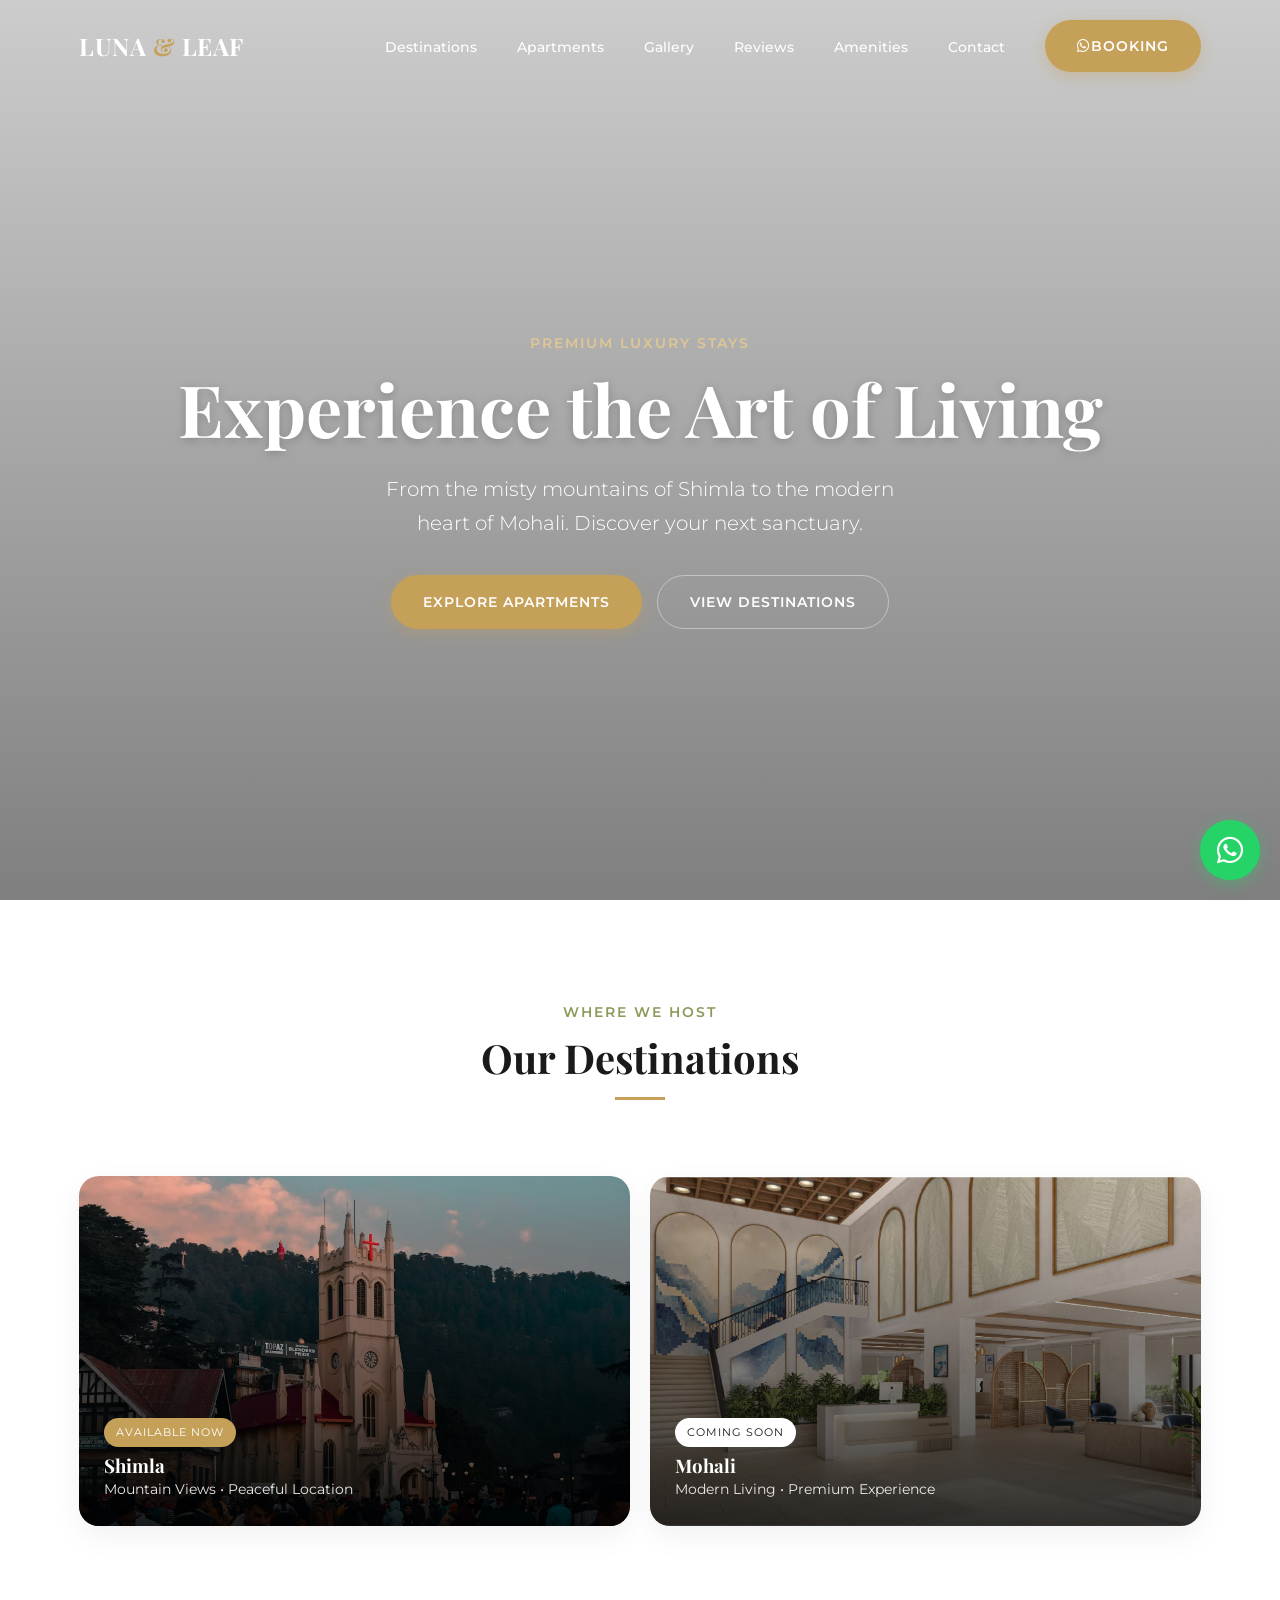
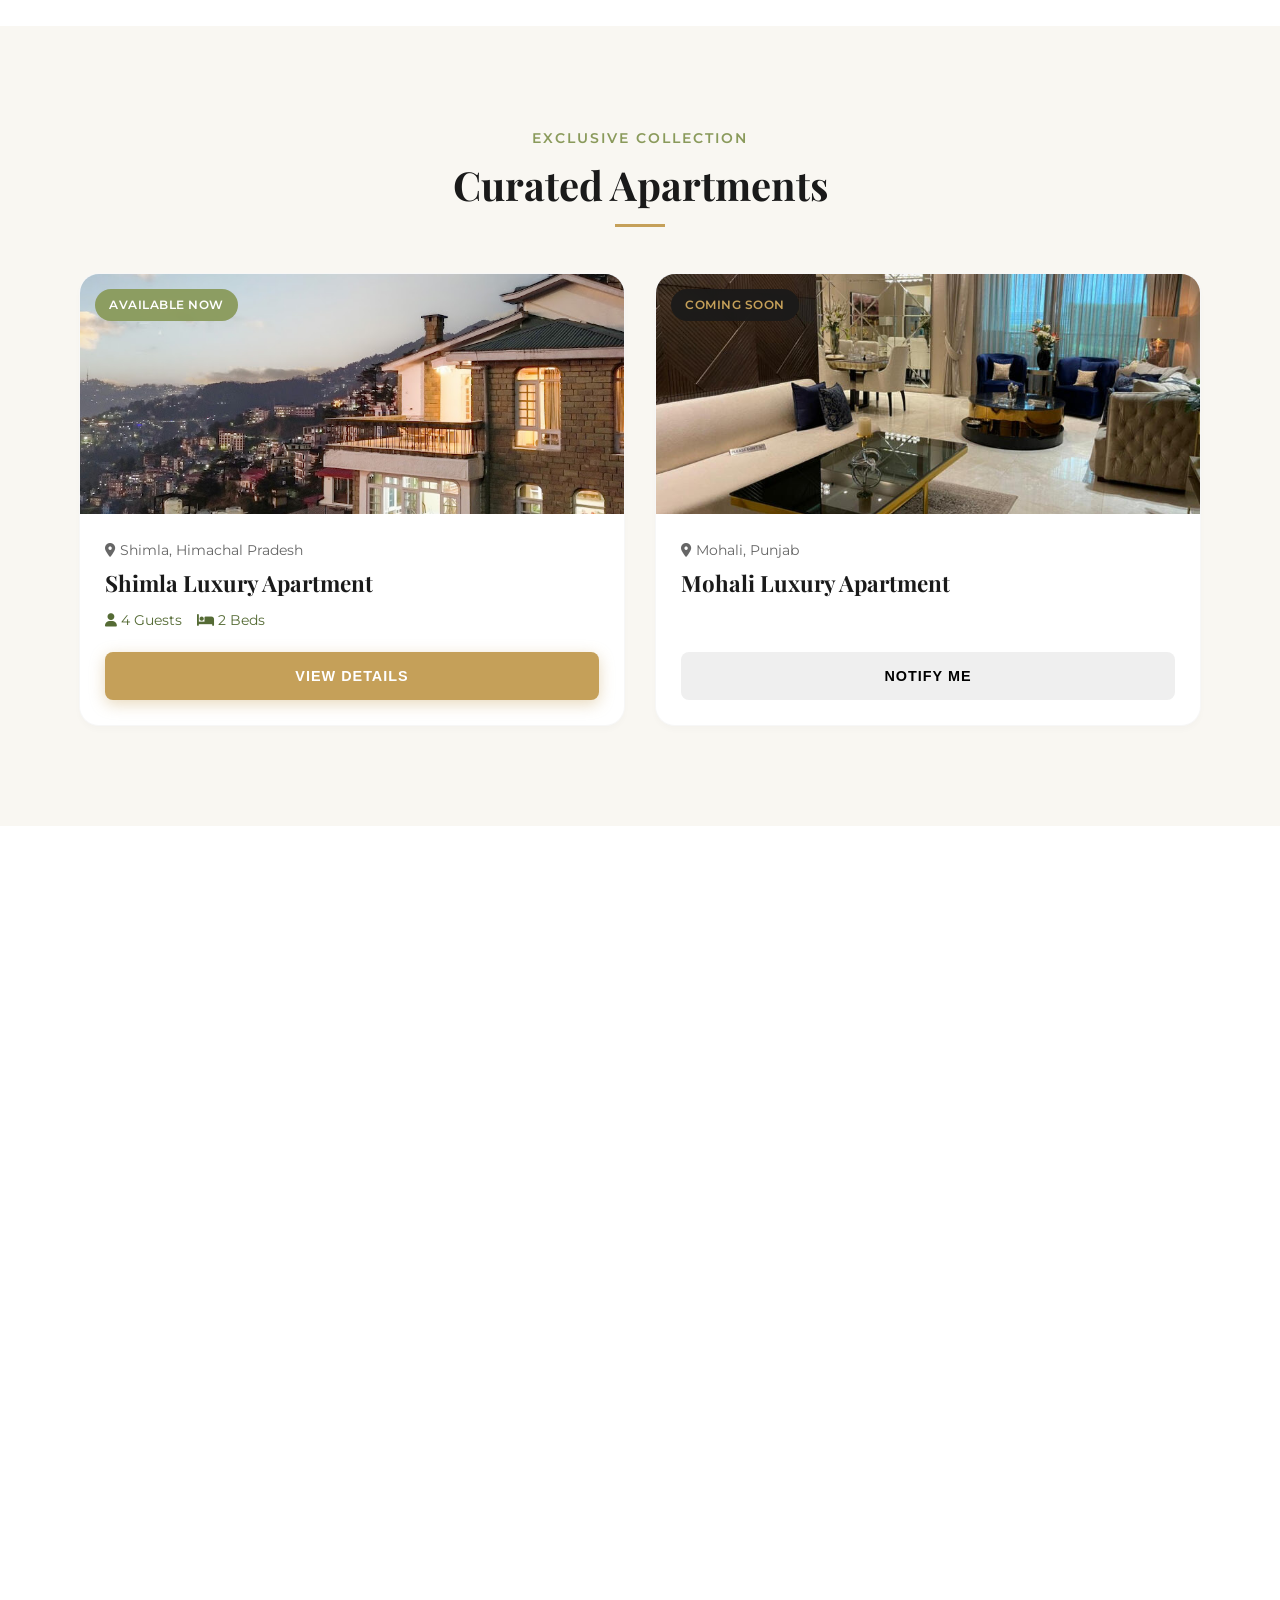
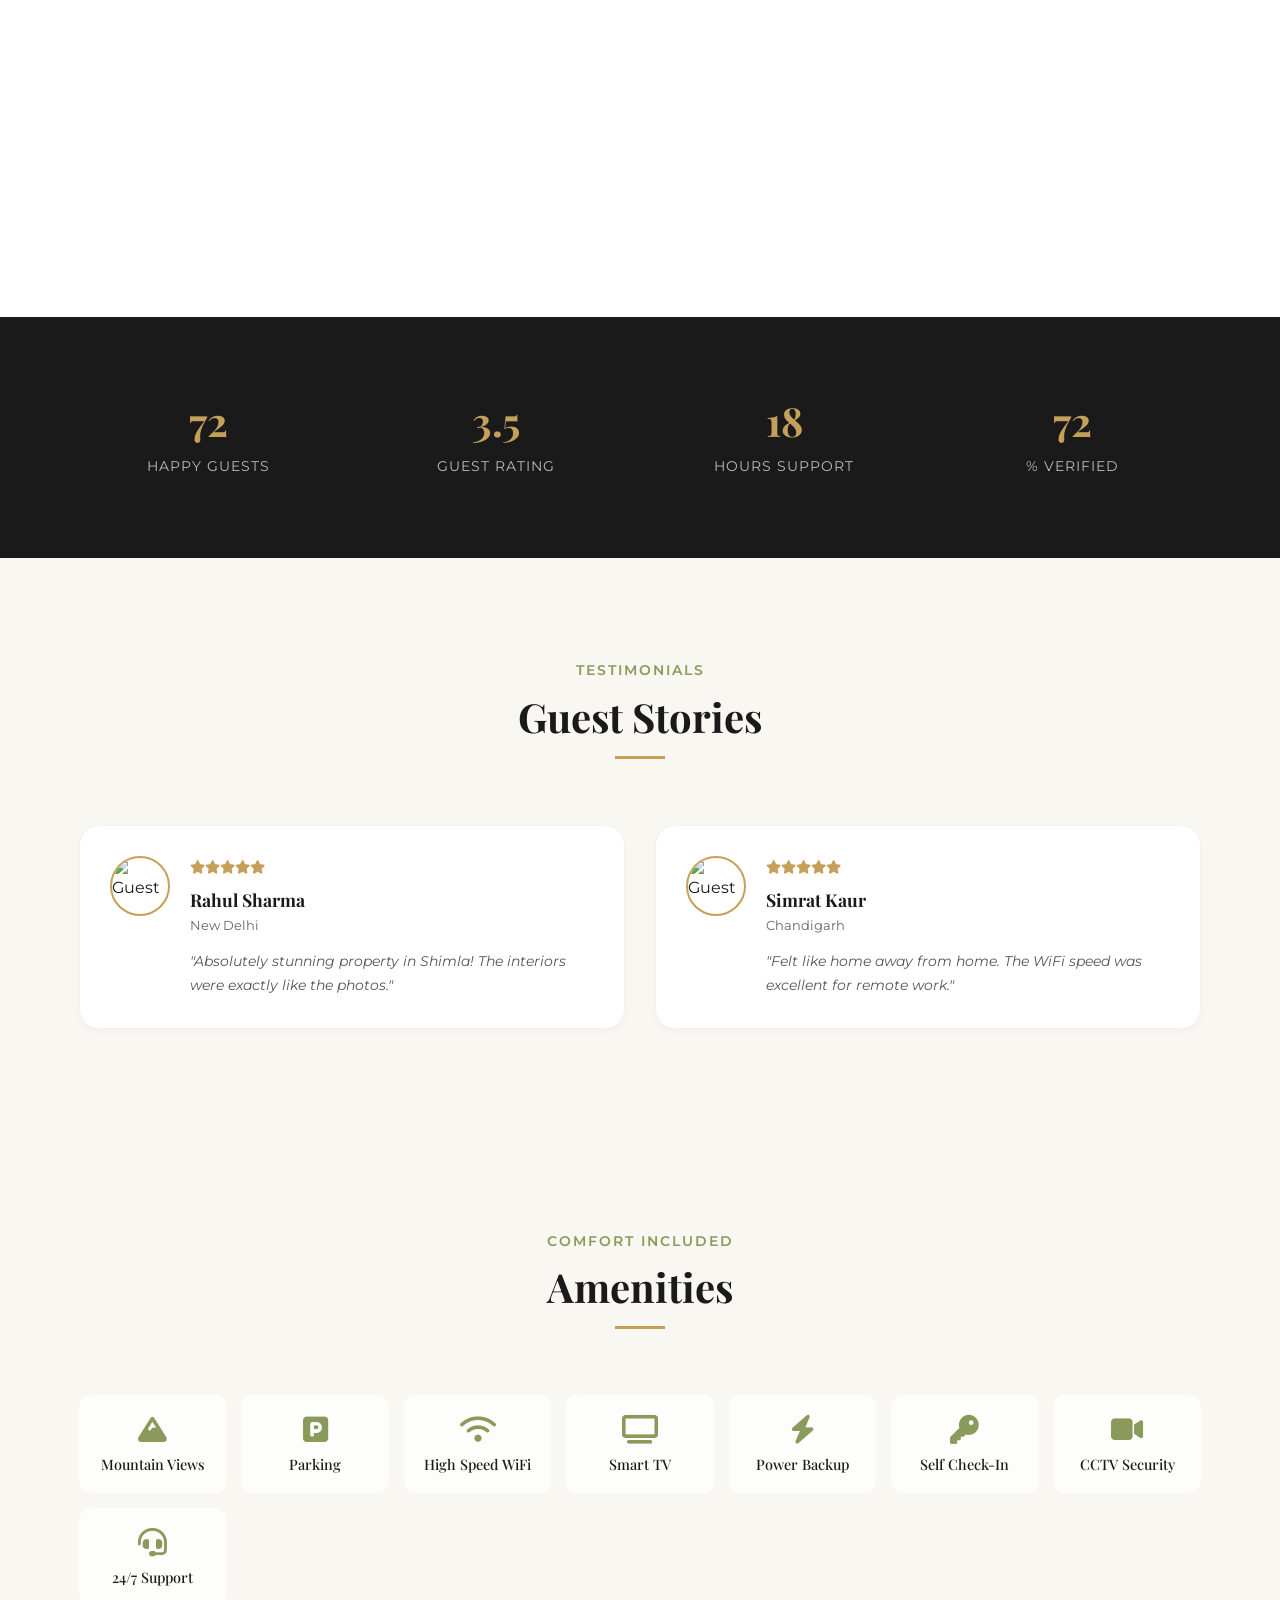
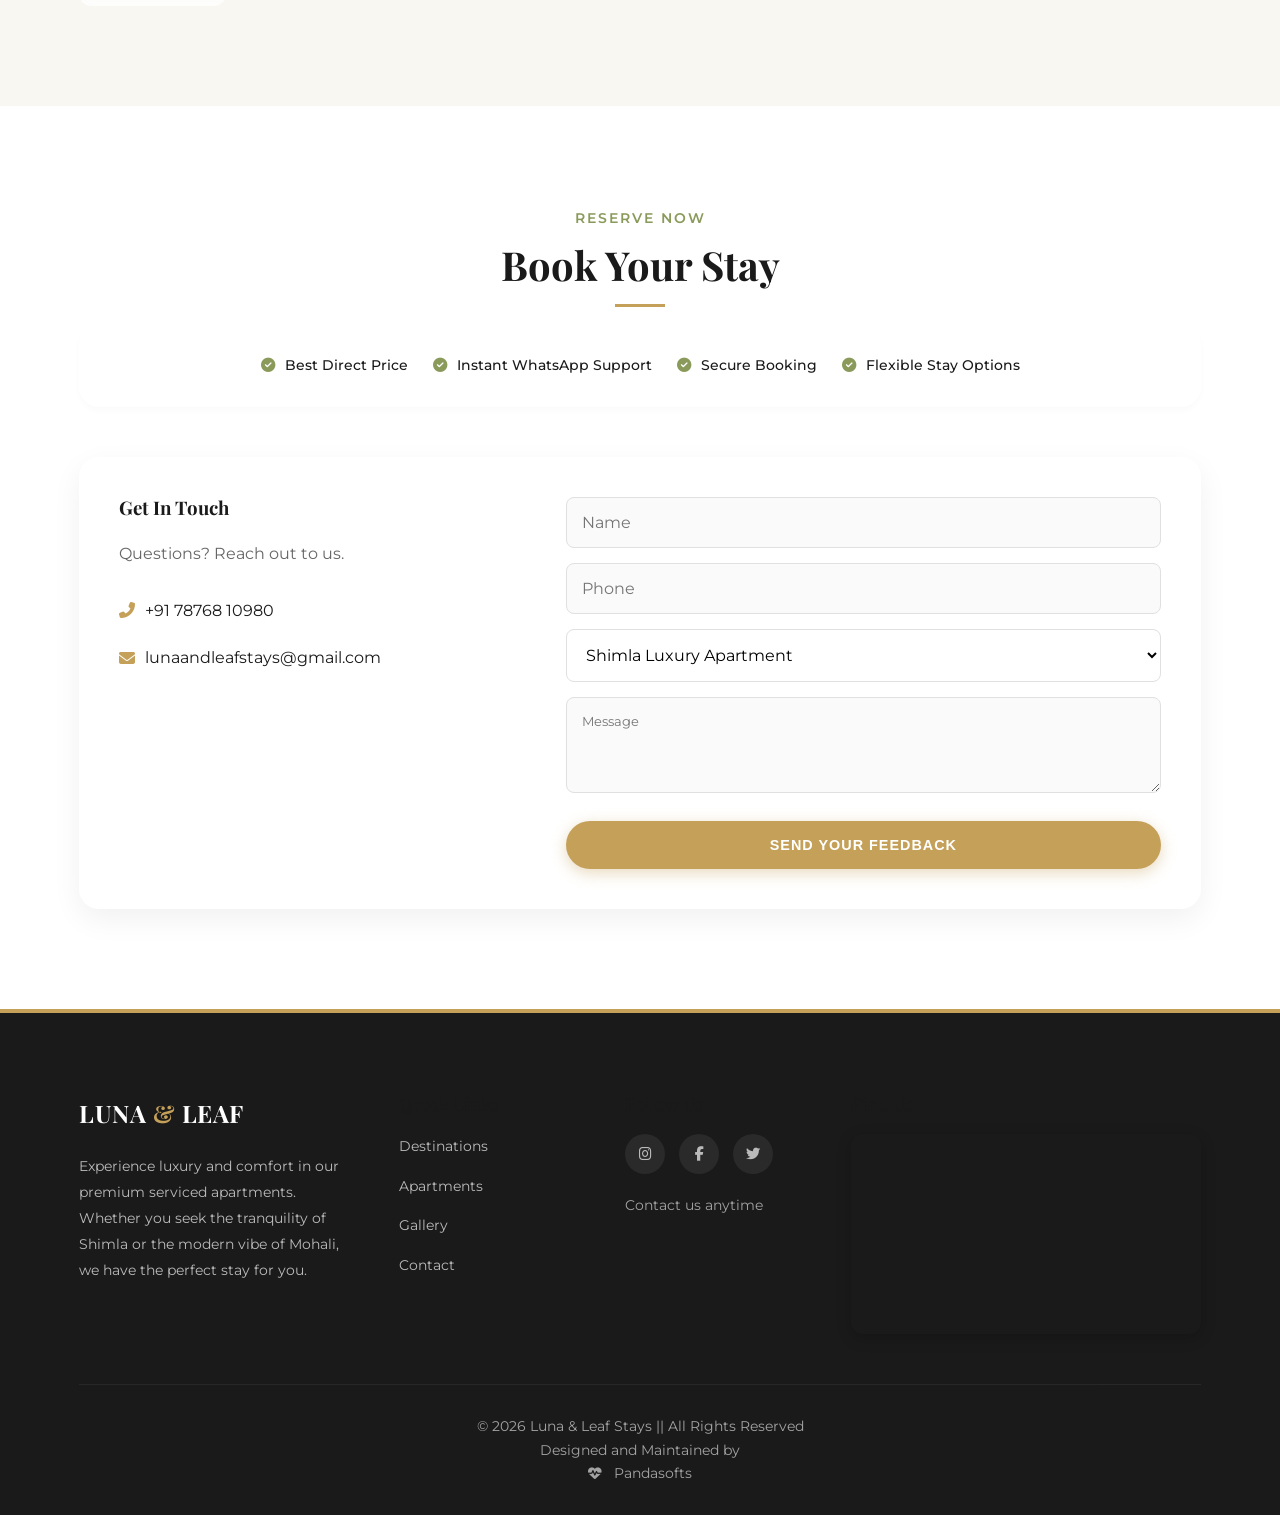
==== index.html @ 5a6adb8e "Update index.html" ====
<!DOCTYPE html>
<html lang="en">

<head>
    <meta charset="UTF-8">
    <meta name="viewport" content="width=device-width, initial-scale=1.0, maximum-scale=1.0, user-scalable=no">
    <meta name="description" content="LUNA & LEAF STAYS - Premium Luxury Apartments.">
    <title>LUNA & LEAF STAYS | Luxury Serviced Apartments</title>
    <link rel="icon" type="image/png" href="favicon.png">
    <!-- Google Fonts -->
    <link rel="preconnect" href="https://fonts.googleapis.com">
    <link rel="preconnect" href="https://fonts.gstatic.com" crossorigin>
    <link
        href="https://fonts.googleapis.com/css2?family=Montserrat:wght@300;400;500;600&family=Playfair+Display:ital,wght@0,400;0,500;0,600;0,700;1,400&display=swap"
        rel="stylesheet">

    <!-- FontAwesome -->
    <link rel="stylesheet" href="https://cdnjs.cloudflare.com/ajax/libs/font-awesome/6.4.0/css/all.min.css">

    <style>
        /* --- CSS VARIABLES & RESET --- */
        :root {
            --color-white: #FFFFFF;
            --color-sage: #8A9A5B;
            --color-sage-dark: #556b35;
            --color-beige: #F9F7F2;
            --color-charcoal: #1a1a1a;
            --color-gold: #C5A059;
            --color-gold-light: #dfc693;
            --color-gray-light: #f4f4f4;
            --color-text-muted: #666666;
            --font-heading: 'Playfair Display', serif;
            --font-body: 'Montserrat', sans-serif;

            /* Modern Soft Shadows */
            --shadow-sm: 0 4px 6px rgba(0, 0, 0, 0.02);
            --shadow-md: 0 10px 30px rgba(0, 0, 0, 0.06);
            --shadow-lg: 0 20px 50px rgba(0, 0, 0, 0.1);
            --shadow-gold: 0 10px 30px rgba(197, 160, 89, 0.2);

            --radius-md: 12px;
            --radius-lg: 20px;
            --transition: all 0.4s cubic-bezier(0.16, 1, 0.3, 1);
            /* Smooth iOS-like easing */
        }

        * {
            margin: 0;
            padding: 0;
            box-sizing: border-box;
            -webkit-tap-highlight-color: transparent;
        }

        html {
            scroll-behavior: smooth;
        }

        body {
            font-family: var(--font-body);
            color: var(--color-charcoal);
            background-color: var(--color-white);
            line-height: 1.7;
            overflow-x: hidden;
            font-size: 16px;
            /* Base size */
        }

        /* Fluid Typography */
        h1,
        h2,
        h3,
        h4,
        h5,
        h6 {
            font-family: var(--font-heading);
            color: var(--color-charcoal);
            font-weight: 700;
            line-height: 1.2;
        }

        a {
            text-decoration: none;
            color: inherit;
            transition: var(--transition);
        }

        ul {
            list-style: none;
        }

        img {
            max-width: 100%;
            display: block;
            object-fit: cover;
        }

        /* --- UTILITIES --- */
        .container {
            width: 90%;
            max-width: 1280px;
            margin: 0 auto;
            padding: 0 15px;
        }

        .section-padding {
            padding: clamp(60px, 8vw, 100px) 0;
        }

        .bg-beige {
            background-color: var(--color-beige);
        }

        .text-center {
            text-align: center;
        }

        .section-title {
            font-size: clamp(1.8rem, 4vw, 2.5rem);
            margin-bottom: 1rem;
            position: relative;
            display: inline-block;
        }

        .section-title::after {
            content: '';
            display: block;
            width: 50px;
            height: 3px;
            background-color: var(--color-gold);
            margin: 15px auto 0;
        }

        .section-subtitle {
            color: var(--color-sage);
            text-transform: uppercase;
            letter-spacing: 2px;
            font-size: 0.90rem;
            font-weight: 600;
            margin-bottom: 10px;
            display: block;
        }

        /* --- BUTTONS (Touch Optimized) --- */
        .btn {
            display: inline-flex;
            align-items: center;
            justify-content: center;
            padding: 14px 32px;
            font-size: 0.9rem;
            font-weight: 600;
            text-transform: uppercase;
            letter-spacing: 1px;
            border-radius: 50px;
            /* Pill shape looks more modern */
            cursor: pointer;
            transition: var(--transition);
            border: none;
            min-height: 48px;
            /* Mobile touch target */
        }

        .btn:active {
            transform: scale(0.96);
        }

        .btn-primary {
            background-color: var(--color-gold);
            color: var(--color-white);
            box-shadow: 0 4px 15px rgba(197, 160, 89, 0.4);
        }

        .btn-primary:hover {
            background-color: var(--color-charcoal);
            transform: translateY(-2px);
        }

        .btn-outline {
            background-color: transparent;
            border: 1px solid rgba(255, 255, 255, 0.4);
            color: var(--color-white);
            backdrop-filter: blur(5px);
        }

        .btn-outline:hover {
            background-color: var(--color-white);
            color: var(--color-charcoal);
            border-color: var(--color-white);
        }

        /* --- NAVIGATION --- */
        .navbar {
            position: fixed;
            top: 0;
            left: 0;
            width: 100%;
            z-index: 1000;
            transition: var(--transition);
            padding: 20px 0;
        }

        .navbar.scrolled {
            background-color: rgba(255, 255, 255, 0.95);
            backdrop-filter: blur(12px);
            -webkit-backdrop-filter: blur(12px);
            box-shadow: var(--shadow-sm);
            padding: 12px 0;
        }

        .nav-container {
            display: flex;
            justify-content: space-between;
            align-items: center;
        }

        .logo {
            font-family: var(--font-heading);
            font-size: 1.5rem;
            font-weight: 700;
            color: var(--color-white);
            letter-spacing: 0.5px;
            z-index: 1002;
            /* Above mobile menu */
        }

        .navbar.scrolled .logo {
            color: var(--color-charcoal);
        }

        .logo span {
            color: var(--color-gold);
        }

        /* Desktop Menu */
        .nav-menu {
            display: flex;
            gap: 40px;
            align-items: center;
        }

        .nav-link {
            color: var(--color-white);
            font-size: 0.9rem;
            font-weight: 500;
            position: relative;
        }

        .navbar.scrolled .nav-link {
            color: var(--color-charcoal);
        }

        .nav-link::after {
            content: '';
            position: absolute;
            bottom: -4px;
            left: 0;
            width: 0;
            height: 2px;
            background-color: var(--color-gold);
            transition: width 0.3s ease;
        }

        .nav-link:hover::after {
            width: 100%;
        }

        /* Mobile Hamburger */
        .hamburger {
            display: none;
            cursor: pointer;
            color: var(--color-white);
            font-size: 1.5rem;
            z-index: 1002;
        }

        .navbar.scrolled .hamburger {
            color: var(--color-charcoal);
        }

        /* --- HERO SECTION --- */
        .hero {
            height: 100vh;
            /* Better for mobile address bars */
            min-height: 600px;
            background: linear-gradient(rgba(0, 0, 0, 0.2), rgba(0, 0, 0, 0.5)), url('https://picsum.photos/seed/luxuryresort/1920/1080') no-repeat center center/cover;
            display: flex;
            align-items: center;
            justify-content: center;
            text-align: center;
            color: var(--color-white);
            padding-top: 60px;
            position: relative;
        }

        .hero-content h1 {
            font-size: clamp(2.5rem, 6vw, 4.5rem);
            color: var(--color-white);
            margin-bottom: 20px;
            opacity: 0;
            animation: fadeInUp 1s ease forwards;
            text-shadow: 0 2px 10px rgba(0, 0, 0, 0.2);
        }

        .hero-content p {
            font-size: clamp(1rem, 2vw, 1.25rem);
            margin-bottom: 35px;
            font-weight: 300;
            max-width: 600px;
            margin-left: auto;
            margin-right: auto;
            opacity: 0;
            animation: fadeInUp 1s ease 0.3s forwards;
            padding: 0 20px;
        }

        .hero-btns {
            opacity: 0;
            animation: fadeInUp 1s ease 0.6s forwards;
            display: flex;
            gap: 15px;
            justify-content: center;
            flex-wrap: wrap;
            padding: 0 20px;
        }

        /* --- DESTINATIONS --- */
        .destinations-grid {
            display: grid;
            grid-template-columns: 1fr 1fr;
            gap: 20px;
            margin-top: 60px;
        }

        .destination-card {
            position: relative;
            height: 350px;
            border-radius: var(--radius-lg);
            overflow: hidden;
            cursor: pointer;
            box-shadow: var(--shadow-md);
        }

        .destination-bg {
            width: 100%;
            height: 100%;
            transition: transform 0.7s ease;
        }

        .destination-card:hover .destination-bg {
            transform: scale(1.05);
        }

        .destination-overlay {
            position: absolute;
            inset: 0;
            background: linear-gradient(to top, rgba(0, 0, 0, 0.8), transparent);
            display: flex;
            flex-direction: column;
            justify-content: flex-end;
            padding: 25px;
            color: var(--color-white);
        }

        .destination-badge {
            background-color: var(--color-gold);
            color: var(--color-white);
            padding: 5px 12px;
            font-size: 0.7rem;
            text-transform: uppercase;
            letter-spacing: 1px;
            border-radius: 50px;
            margin-bottom: 8px;
            align-self: flex-start;
        }

        /* --- APARTMENTS --- */
        .apartment-grid {
            display: grid;
            grid-template-columns: repeat(auto-fit, minmax(320px, 1fr));
            gap: 30px;
            margin-top: 30px;
        }

        .apartment-card {
            background: var(--color-white);
            border-radius: var(--radius-lg);
            overflow: hidden;
            box-shadow: var(--shadow-sm);
            transition: var(--transition);
            position: relative;
            border: 1px solid rgba(0, 0, 0, 0.03);
            display: flex;
            flex-direction: column;
        }

        .apartment-card:hover {
            transform: translateY(-8px);
            box-shadow: var(--shadow-lg);
        }

        .card-image {
            height: 240px;
            width: 100%;
            overflow: hidden;
            position: relative;
        }

        .card-image img {
            width: 100%;
            height: 100%;
            transition: transform 0.6s ease;
        }

        .apartment-card:hover .card-image img {
            transform: scale(1.05);
        }

        .status-badge {
            position: absolute;
            top: 15px;
            left: 15px;
            padding: 6px 14px;
            border-radius: 50px;
            font-size: 0.75rem;
            font-weight: 600;
            text-transform: uppercase;
            letter-spacing: 0.5px;
            backdrop-filter: blur(4px);
        }

        .status-active {
            background-color: rgba(138, 154, 91, 0.95);
            color: white;
        }

        .status-soon {
            background-color: rgba(26, 26, 26, 0.9);
            color: var(--color-gold);
        }

        .card-content {
            padding: 25px;
            flex-grow: 1;
            display: flex;
            flex-direction: column;
        }

        .location-tag {
            color: var(--color-text-muted);
            font-size: 0.85rem;
            margin-bottom: 8px;
            display: flex;
            align-items: center;
            gap: 5px;
        }

        .card-title {
            font-size: 1.4rem;
            margin-bottom: 12px;
        }

        .amenities-preview {
            display: flex;
            gap: 15px;
            margin-bottom: 20px;
            color: var(--color-sage-dark);
            font-size: 0.85rem;
        }

        .card-btn-wrapper {
            margin-top: auto;
        }

        /* --- HIGHLIGHTS --- */
        .highlights-grid {
            display: grid;
            grid-template-columns: repeat(auto-fit, minmax(150px, 1fr));
            gap: 20px;
            margin-top: 50px;
        }

        .highlight-card {
            background: var(--color-white);
            padding: 25px 15px;
            border-radius: var(--radius-md);
            box-shadow: var(--shadow-sm);
            text-align: center;
            transition: var(--transition);
            border: 1px solid transparent;
        }

        .highlight-card:hover {
            transform: translateY(-5px);
            border-color: var(--color-gold-light);
            box-shadow: var(--shadow-gold);
        }

        .highlight-icon {
            font-size: 1.8rem;
            color: var(--color-gold);
            margin-bottom: 10px;
        }

        .highlight-card h4 {
            font-size: 1rem;
            margin-bottom: 5px;
        }

        /* --- AMENITIES --- */
        .amenities-grid {
            display: grid;
            grid-template-columns: repeat(auto-fill, minmax(140px, 1fr));
            gap: 15px;
            margin-top: 50px;
        }

        .amenity-item {
            background: rgba(255, 255, 255, 0.7);
            padding: 20px;
            border-radius: var(--radius-md);
            display: flex;
            flex-direction: column;
            align-items: center;
            text-align: center;
            transition: var(--transition);
        }

        .amenity-item:hover {
            background: white;
            box-shadow: var(--shadow-md);
        }

        .amenity-icon {
            font-size: 1.8rem;
            color: var(--color-sage);
            margin-bottom: 12px;
        }

        .amenity-item h4 {
            font-size: 0.9rem;
            font-weight: 500;
        }

        /* --- GALLERY --- */
        .gallery-filters {
            display: flex;
            justify-content: center;
            gap: 10px;
            margin-bottom: 40px;
            flex-wrap: wrap;
        }

        .filter-btn {
            padding: 8px 18px;
            border: 1px solid #e0e0e0;
            background: white;
            border-radius: 30px;
            cursor: pointer;
            font-size: 0.85rem;
            transition: var(--transition);
        }

        .filter-btn.active,
        .filter-btn:hover {
            background-color: var(--color-charcoal);
            color: var(--color-white);
            border-color: var(--color-charcoal);
        }

        .gallery-grid {
            display: grid;
            grid-template-columns: repeat(auto-fill, minmax(200px, 1fr));
            gap: 15px;
        }

        .gallery-item {
            height: 220px;
            border-radius: var(--radius-md);
            overflow: hidden;
            cursor: pointer;
            position: relative;
        }

        .gallery-item img {
            width: 100%;
            height: 100%;
            transition: transform 0.5s;
        }

        .gallery-item:hover img {
            transform: scale(1.05);
        }

        .gallery-item.hidden {
            display: none;
        }

        /* --- STATS --- */
        .stats-section {
            background-color: var(--color-charcoal);
            color: var(--color-white);
            padding: 80px 0;
        }

        .stats-grid {
            display: grid;
            grid-template-columns: repeat(4, 1fr);
            gap: 30px;
            text-align: center;
        }

        .stat-item h3 {
            font-size: 2.5rem;
            color: var(--color-gold);
            margin-bottom: 10px;
            font-family: var(--font-heading);
        }

        .stat-item p {
            font-size: 0.85rem;
            text-transform: uppercase;
            opacity: 0.7;
            letter-spacing: 1px;
        }

        /* --- REVIEWS --- */
        .reviews-grid {
            display: grid;
            grid-template-columns: repeat(2, 1fr);
            gap: 30px;
            margin-top: 50px;
        }

        .review-card {
            background: var(--color-white);
            padding: 30px;
            border-radius: var(--radius-lg);
            box-shadow: var(--shadow-sm);
            display: flex;
            gap: 20px;
            border: 1px solid #f0f0f0;
            transition: var(--transition);
        }

        .review-card:hover {
            box-shadow: var(--shadow-md);
        }

        .guest-avatar {
            width: 60px;
            height: 60px;
            border-radius: 50%;
            object-fit: cover;
            flex-shrink: 0;
            border: 2px solid var(--color-gold);
        }

        .review-content h5 {
            font-size: 1.1rem;
            margin-bottom: 5px;
        }

        .review-location {
            color: var(--color-text-muted);
            font-size: 0.8rem;
            margin-bottom: 12px;
            display: block;
        }

        .stars {
            color: var(--color-gold);
            font-size: 0.85rem;
            margin-bottom: 10px;
        }

        .review-text {
            font-size: 0.9rem;
            color: #555;
            font-style: italic;
        }

        /* --- BENEFITS & CONTACT --- */
        .benefits-wrapper {
            background: var(--color-white);
            padding: 30px;
            border-radius: var(--radius-lg);
            box-shadow: var(--shadow-sm);
            margin-bottom: 50px;
        }

        .benefits-list {
            display: flex;
            flex-wrap: wrap;
            justify-content: center;
            gap: 25px;
        }

        .benefit-item {
            display: flex;
            align-items: center;
            gap: 10px;
            font-weight: 500;
            font-size: 0.9rem;
        }

        .benefit-item i {
            color: var(--color-sage);
        }

        .contact-wrapper {
            display: grid;
            grid-template-columns: 1fr 1.5fr;
            gap: 50px;
            background: white;
            padding: 40px;
            border-radius: var(--radius-lg);
            box-shadow: var(--shadow-md);
        }

        .form-control {
            width: 100%;
            padding: 15px;
            border: 1px solid #e0e0e0;
            border-radius: 8px;
            font-family: var(--font-body);
            font-size: 1rem;
            transition: var(--transition);
            background: #fafafa;
        }

        .form-control:focus {
            outline: none;
            border-color: var(--color-gold);
            background: white;
            box-shadow: 0 0 0 3px rgba(197, 160, 89, 0.1);
        }

        /* --- MODALS --- */
        .modal-overlay {
            position: fixed;
            top: 0;
            left: 0;
            width: 100%;
            height: 100%;
            background: rgba(0, 0, 0, 0.85);
            z-index: 2000;
            display: flex;
            justify-content: center;
            align-items: center;
            opacity: 0;
            visibility: hidden;
            transition: opacity 0.3s ease;
            padding: 0;
        }

        .modal-overlay.active {
            opacity: 1;
            visibility: visible;
        }

        .modal-content {
            background: var(--color-white);
            width: 100%;
            max-width: 1000px;
            max-height: 90vh;
            border-radius: var(--radius-lg);
            overflow: hidden;
            display: flex;
            flex-direction: column;
            transform: translateY(30px);
            transition: transform 0.4s cubic-bezier(0.16, 1, 0.3, 1);
            position: relative;
        }

        .modal-overlay.active .modal-content {
            transform: translateY(0);
        }

        .close-modal {
            position: absolute;
            top: 15px;
            right: 15px;
            background: rgba(255, 255, 255, 0.9);
            width: 36px;
            height: 36px;
            border-radius: 50%;
            display: flex;
            align-items: center;
            justify-content: center;
            cursor: pointer;
            z-index: 10;
            box-shadow: 0 2px 10px rgba(0, 0, 0, 0.2);
            font-size: 1.1rem;
            transition: var(--transition);
        }

        .close-modal:hover {
            background: var(--color-gold);
            color: white;
        }

        .modal-body {
            display: grid;
            grid-template-columns: 1.2fr 0.8fr;
            height: 100%;
            overflow-y: auto;
        }

        .modal-gallery-container {
            position: relative;
            background: #000;
            min-height: 300px;
        }

        .modal-main-img {
            width: 100%;
            height: 100%;
            object-fit: cover;
            max-height: 85vh;
        }

        .modal-gallery-btn {
            position: absolute;
            top: 50%;
            transform: translateY(-50%);
            background: rgba(255, 255, 255, 0.9);
            color: #000;
            border: none;
            width: 40px;
            height: 40px;
            border-radius: 50%;
            cursor: pointer;
            z-index: 5;
            display: flex;
            align-items: center;
            justify-content: center;
            font-size: 1.2rem;
        }

        .modal-prev {
            left: 15px;
        }

        .modal-next {
            right: 15px;
        }

        .modal-details {
            padding: 40px;
            background: white;
            overflow-y: auto;
        }

        .modal-amenities-list {
            display: grid;
            grid-template-columns: 1fr 1fr;
            gap: 10px;
            margin: 20px 0;
        }

        .modal-amenities-list li {
            font-size: 0.9rem;
            display: flex;
            align-items: center;
            gap: 8px;
            color: #555;
        }

        .modal-amenities-list li i {
            color: var(--color-sage);
        }

        /* --- LIGHTBOX --- */
        .lightbox {
            position: fixed;
            inset: 0;
            background: rgba(0, 0, 0, 0.95);
            z-index: 3000;
            display: none;
            justify-content: center;
            align-items: center;
            padding: 20px;
        }

        .lightbox.active {
            display: flex;
        }

        .lightbox-img {
            max-width: 95%;
            max-height: 90vh;
            border-radius: 4px;
            box-shadow: 0 0 50px rgba(0, 0, 0, 0.5);
        }

        .close-lightbox {
            position: absolute;
            top: 30px;
            right: 30px;
            color: var(--color-white);
            font-size: 2.5rem;
            cursor: pointer;
            z-index: 3001;
        }

        /* --- TOAST --- */
        .toast {
            position: fixed;
            bottom: 30px;
            left: 50%;
            transform: translateX(-50%) translateY(100px);
            background-color: var(--color-charcoal);
            color: var(--color-white);
            padding: 16px 32px;
            border-radius: 50px;
            box-shadow: 0 10px 40px rgba(0, 0, 0, 0.3);
            opacity: 0;
            transition: transform 0.4s cubic-bezier(0.175, 0.885, 0.32, 1.275), opacity 0.4s;
            z-index: 4000;
            display: flex;
            align-items: center;
            gap: 12px;
            white-space: nowrap;
            font-size: 0.9rem;
        }

        .toast.show {
            transform: translateX(-50%) translateY(0);
            opacity: 1;
        }

        /* --- FOOTER (WITH MAP) --- */
        footer {
            background-color: var(--color-charcoal);
            color: var(--color-white);
            padding: 80px 0 30px;
            border-top: 4px solid var(--color-gold);
        }

        /* 4 Columns Layout for Footer */
        .footer-grid {
            display: grid;
            grid-template-columns: 1.2fr 0.8fr 0.8fr 1.5fr;
            /* Map gets more space */
            gap: 40px;
            margin-bottom: 50px;
            align-items: start;
        }

        .footer-about p {
            opacity: 0.7;
            margin-top: 20px;
            font-size: 0.9rem;
            line-height: 1.8;
        }

        .footer-links h4,
        .footer-map h4 {
            margin-bottom: 20px;
            font-size: 1.1rem;
        }

        .footer-links li {
            margin-bottom: 15px;
        }

        .footer-links a {
            opacity: 0.7;
            transition: var(--transition);
            font-size: 0.9rem;
            display: block;
        }

        .footer-links a:hover {
            color: var(--color-gold);
            opacity: 1;
            padding-left: 5px;
        }

        .social-icons a {
            display: inline-flex;
            width: 40px;
            height: 40px;
            background: rgba(255, 255, 255, 0.1);
            align-items: center;
            justify-content: center;
            border-radius: 50%;
            margin-right: 10px;
            transition: var(--transition);
        }

        .social-icons a:hover {
            background: var(--color-gold);
            transform: translateY(-3px);
        }

        /* Map Styling */
        .footer-map-container {
            width: 100%;
            height: 200px;
            border-radius: 12px;
            overflow: hidden;
            box-shadow: 0 4px 15px rgba(0, 0, 0, 0.2);
            /* Grayscale for luxury look */
            transition: var(--transition);
        }


        .footer-map-container iframe {
            width: 100%;
            height: 100%;
            border: 0;
        }

        .copyright {
            text-align: center;
            border-top: 1px solid rgba(255, 255, 255, 0.1);
            padding-top: 30px;
            font-size: 0.85rem;
            opacity: 0.6;
        }

        /* --- FLOATING WHATSAPP --- */
        .floating-whatsapp {
            position: fixed;
            bottom: 20px;
            right: 20px;
            width: 60px;
            height: 60px;
            background-color: #25D366;
            color: white;
            border-radius: 50%;
            display: flex;
            align-items: center;
            justify-content: center;
            font-size: 30px;
            box-shadow: 0 4px 15px rgba(37, 211, 102, 0.4);
            z-index: 999;
            transition: var(--transition);
        }

        .floating-whatsapp:hover {
            transform: scale(1.1);
        }

        /* --- ANIMATIONS --- */
        @keyframes fadeInUp {
            from {
                opacity: 0;
                transform: translateY(40px);
            }

            to {
                opacity: 1;
                transform: translateY(0);
            }
        }

        .reveal {
            opacity: 0;
            transform: translateY(30px);
            transition: all 0.8s ease;
        }

        .reveal.active {
            opacity: 1;
            transform: translateY(0);
        }

        /* --- RESPONSIVE MEDIA QUERIES --- */
        @media (max-width: 992px) {

            /* Footer becomes 2x2 grid on tablet */
            .footer-grid {
                grid-template-columns: 1fr 1fr;
            }

            .footer-map-container {
                height: 250px;
            }

            /* Taller map on tablet */

            .destinations-grid,
            .stats-grid,
            .reviews-grid {
                grid-template-columns: 1fr;
            }

            .modal-body {
                grid-template-columns: 1fr;
            }

            .modal-gallery-container {
                height: 300px;
                order: -1;
            }

            .contact-wrapper {
                grid-template-columns: 1fr;
                padding: 25px;
            }
        }

        @media (max-width: 768px) {

            /* Footer stacks vertically on mobile */
            .footer-grid {
                grid-template-columns: 1fr;
                gap: 40px;
            }

            /* Mobile Menu Overlay */
            .hamburger {
                display: block;
            }

            .nav-menu {
                position: fixed;
                top: 0;
                right: 0;
                width: 100%;
                height: 100vh;
                background-color: var(--color-white);
                flex-direction: column;
                justify-content: center;
                align-items: center;
                gap: 30px;
                box-shadow: -10px 0 30px rgba(0, 0, 0, 0.1);
                transform: translateX(100%);
                transition: transform 0.4s cubic-bezier(0.77, 0, 0.175, 1);
                z-index: 1001;
            }

            .nav-menu.active {
                transform: translateX(0);
            }

            .nav-link {
                font-size: 1.5rem;
                font-weight: 600;
                color: var(--color-charcoal);
            }

            .nav-menu .btn-primary {
                padding: 15px 40px;
                font-size: 1rem;
            }

            .reviews-grid {
                grid-template-columns: 1fr;
            }

            .benefits-list {
                flex-direction: column;
                align-items: flex-start;
                gap: 15px;
            }

            /* Modal on Mobile: Full Screen Experience */
            .modal-content {
                height: 100%;
                max-height: 100%;
                border-radius: 0;
                transform: translateY(100%);
            }

            .modal-overlay.active .modal-content {
                transform: translateY(0);
            }

            .modal-body {
                display: flex;
                flex-direction: column;
                height: 100%;
            }

            .modal-gallery-container {
                height: 40vh;
                /* Large image on top */
                flex-shrink: 0;
            }

            .modal-details {
                padding: 25px;
                flex-grow: 1;
                overflow-y: auto;
                border-radius: 20px 20px 0 0;
                margin-top: -20px;
                position: relative;
                z-index: 2;
                background: white;
            }

            .gallery-grid {
                grid-template-columns: repeat(2, 1fr);
                gap: 10px;
            }

            .gallery-item {
                height: 150px;
            }

            /* Map height on mobile */
            .footer-map-container {
                height: 200px;
            }
        }
    </style>
</head>

<body>

    <!-- NAVIGATION -->
    <nav class="navbar" id="navbar">
        <div class="container nav-container">
            <a href="#" class="logo">LUNA <span>&</span> LEAF</a>
            <div class="hamburger" id="hamburger">
                <i class="fas fa-bars"></i>
            </div>
            <ul class="nav-menu" id="nav-menu">
                <li><a href="#destinations" class="nav-link" onclick="closeMenu()">Destinations</a></li>
                <li><a href="#apartments" class="nav-link" onclick="closeMenu()">Apartments</a></li>
                <li><a href="#gallery" class="nav-link" onclick="closeMenu()">Gallery</a></li>
                <li><a href="#reviews" class="nav-link" onclick="closeMenu()">Reviews</a></li>
                <li><a href="#amenities" class="nav-link" onclick="closeMenu()">Amenities</a></li>
                <li><a href="#contact" class="nav-link" onclick="closeMenu()">Contact</a></li>
                <li>
                    <a href="https://wa.me/917876810980" class="btn btn-primary" target="_blank" onclick="closeMenu()">
                        <i class="fab fa-whatsapp"></i>       BOOKING
                    </a>
                </li>
            </ul>
        </div>
    </nav>

    <!-- HERO SECTION -->
    <section id="hero" class="hero">
        <div class="container hero-content">
            <span class="section-subtitle" style="color: var(--color-gold-light);">Premium Luxury Stays</span>
            <h1>Experience the Art of Living</h1>
            <p>From the misty mountains of Shimla to the modern heart of Mohali. Discover your next sanctuary.</p>
            <div class="hero-btns">
                <a href="#apartments" class="btn btn-primary">Explore Apartments</a>
                <a href="#destinations" class="btn btn-outline">View Destinations</a>
            </div>
        </div>
    </section>

    <!-- DESTINATIONS -->
    <section id="destinations" class="section-padding">
        <div class="container">
            <div class="text-center reveal">
                <span class="section-subtitle">Where We Host</span>
                <h2 class="section-title">Our Destinations</h2>
            </div>

            <div class="destinations-grid reveal">
                <div class="destination-card">
                    <img src="shimla.avif" alt="Shimla" class="destination-bg">
                    <div class="destination-overlay">
                        <span class="destination-badge">Available Now</span>
                        <h3 style="color: white;">Shimla</h3>
                        <p style="font-size: 0.9rem; opacity: 0.9;">Mountain Views • Peaceful Location</p>
                    </div>
                </div>
                <div class="destination-card">
                    <img src="mohali flat.jpg" alt="Mohali" class="destination-bg">
                    <div class="destination-overlay">
                        <span class="destination-badge"
                            style="background-color: white; color: var(--color-charcoal);">Coming Soon</span>
                        <h3 style="color: white;">Mohali</h3>
                        <p style="font-size: 0.9rem; opacity: 0.9;">Modern Living • Premium Experience</p>
                    </div>
                </div>
            </div>
        </div>
    </section>

    <!-- APARTMENTS -->
    <section id="apartments" class="section-padding bg-beige">
        <div class="container">
            <div class="text-center reveal">
                <span class="section-subtitle">Exclusive Collection</span>
                <h2 class="section-title">Curated Apartments</h2>
            </div>

            <div class="apartment-grid" id="apartment-grid">
                <!-- JS Injected -->
            </div>
        </div>
    </section>

    <!-- HIGHLIGHTS -->
    <section class="section-padding">
        <div class="container reveal">
            <div class="text-center">
                <span class="section-subtitle">Why Us</span>
                <h2 class="section-title">Property Highlights</h2>
            </div>
            <div class="highlights-grid">
                <div class="highlight-card">
                    <i class="fas fa-map-marker-alt highlight-icon"></i>
                    <h4>Prime Location</h4>
                </div>
                <div class="highlight-card">
                    <i class="fas fa-mountain highlight-icon"></i>
                    <h4>Scenic Views</h4>
                </div>
                <div class="highlight-card">
                    <i class="fas fa-shield-alt highlight-icon"></i>
                    <h4>Secure Stay</h4>
                </div>
                <div class="highlight-card">
                    <i class="fas fa-wifi highlight-icon"></i>
                    <h4>Fast WiFi</h4>
                </div>
                <div class="highlight-card">
                    <i class="fas fa-couch highlight-icon"></i>
                    <h4>Premium Interiors</h4>
                </div>
                <div class="highlight-card">
                    <i class="fas fa-check-circle highlight-icon"></i>
                    <h4>Verified Property</h4>
                </div>
            </div>
        </div>
    </section>

    <!-- GALLERY -->
    <section id="gallery" class="section-padding">
        <div class="container reveal">
            <div class="text-center">
                <span class="section-subtitle">Visual Tour</span>
                <h2 class="section-title">Property Gallery</h2>
            </div>
            <div class="gallery-filters">
                <button class="filter-btn active" data-filter="all">All</button>
                <button class="filter-btn" data-filter="living">Living Room</button>
                <button class="filter-btn" data-filter="bedroom">Bedrooms</button>
                <button class="filter-btn" data-filter="balcony">Balcony</button>
            </div>
            <div class="gallery-grid" id="gallery-grid"></div>
        </div>
    </section>

    <!-- STATS -->
    <section class="stats-section" id="stats">
        <div class="container">
            <div class="stats-grid">
                <div class="stat-item">
                    <h3 class="counter" data-target="100">0</h3>
                    <p>Happy Guests</p>
                </div>
                <div class="stat-item">
                    <h3 class="counter" data-target="4.9">0</h3>
                    <p>Guest Rating</p>
                </div>
                <div class="stat-item">
                    <h3 class="counter" data-target="24">0</h3>
                    <p>Hours Support</p>
                </div>
                <div class="stat-item">
                    <h3 class="counter" data-target="100">0</h3>
                    <p>% Verified</p>
                </div>
            </div>
        </div>
    </section>

    <!-- REVIEWS -->
    <section id="reviews" class="section-padding bg-beige">
        <div class="container reveal">
            <div class="text-center">
                <span class="section-subtitle">Testimonials</span>
                <h2 class="section-title">Guest Stories</h2>
            </div>
            <div class="reviews-grid">
                <div class="review-card">
                    <img src="https://picsum.photos/seed/user1/100/100" alt="Guest" class="guest-avatar">
                    <div class="review-content">
                        <div class="stars"><i class="fas fa-star"></i><i class="fas fa-star"></i><i
                                class="fas fa-star"></i><i class="fas fa-star"></i><i class="fas fa-star"></i></div>
                        <h5>Rahul Sharma</h5>
                        <span class="review-location">New Delhi</span>
                        <p class="review-text">"Absolutely stunning property in Shimla! The interiors were exactly like
                            the photos."</p>
                    </div>
                </div>
                <div class="review-card">
                    <img src="https://picsum.photos/seed/user2/100/100" alt="Guest" class="guest-avatar">
                    <div class="review-content">
                        <div class="stars"><i class="fas fa-star"></i><i class="fas fa-star"></i><i
                                class="fas fa-star"></i><i class="fas fa-star"></i><i class="fas fa-star"></i></div>
                        <h5>Simrat Kaur</h5>
                        <span class="review-location">Chandigarh</span>
                        <p class="review-text">"Felt like home away from home. The WiFi speed was excellent for remote
                            work."</p>
                    </div>
                </div>
            </div>
        </div>
    </section>


    <!-- AMENITIES -->
    <section id="amenities" class="section-padding bg-beige">
        <div class="container reveal">
            <div class="text-center">
                <span class="section-subtitle">Comfort Included</span>
                <h2 class="section-title">Amenities</h2>
            </div>
            <div class="amenities-grid">
                <div class="amenity-item"><i class="fas fa-mountain amenity-icon"></i>
                    <h4>Mountain Views</h4>
                </div>
                <div class="amenity-item"><i class="fas fa-parking amenity-icon"></i>
                    <h4> Parking</h4>
                </div>
                <div class="amenity-item"><i class="fas fa-wifi amenity-icon"></i>
                    <h4>High Speed WiFi</h4>
                </div>
                <div class="amenity-item"><i class="fas fa-tv amenity-icon"></i>
                    <h4>Smart TV</h4>
                </div>
                <div class="amenity-item"><i class="fas fa-bolt amenity-icon"></i>
                    <h4>Power Backup</h4>
                </div>
                <div class="amenity-item"><i class="fas fa-key amenity-icon"></i>
                    <h4>Self Check-In</h4>
                </div> 
                <div class="amenity-item"><i class="fas fa-video amenity-icon"></i>
                    <h4>CCTV Security </h4>
                </div>
                <div class="amenity-item"><i class="fas fa-headset amenity-icon"></i>
                    <h4>24/7 Support</h4>
                </div>

            </div>
        </div>
    </section>

    <!-- CONTACT -->
    <section id="contact" class="section-padding">
        <div class="container">
            <div class="text-center reveal">
                <span class="section-subtitle">Reserve Now</span>
                <h2 class="section-title">Book Your Stay</h2>
            </div>
            <div class="benefits-wrapper reveal">
                <div class="benefits-list">
                    <div class="benefit-item"><i class="fas fa-check-circle"></i> Best Direct Price</div>
                    <div class="benefit-item"><i class="fas fa-check-circle"></i> Instant WhatsApp Support</div>
                    <div class="benefit-item"><i class="fas fa-check-circle"></i> Secure Booking</div>
                    <div class="benefit-item"><i class="fas fa-check-circle"></i> Flexible Stay Options</div>
                </div>
            </div>
            <div class="contact-wrapper reveal">
                <div class="contact-details">
                    <h3 style="margin-bottom: 20px;">Get In Touch</h3>
                    <p style="margin-bottom: 30px; color: #666;">Questions? Reach out to us.</p>
                    <div style="margin-bottom: 20px; display: flex; gap: 10px; align-items: center;">
                        <i class="fas fa-phone-alt" style="color: var(--color-gold);"></i> +91 78768 10980
                    </div>
                    <div style="margin-bottom: 20px; display: flex; gap: 10px; align-items: center;">
                        <i class="fas fa-envelope" style="color: var(--color-gold);"></i> lunaandleafstays@gmail.com
                    </div>
                </div>
                <form class="booking-form" onsubmit="handleBooking(event)">
                    <input type="text" class="form-control" placeholder="Name" required
                        style="margin-bottom: 15px; width: 100%;">
                    <input type="tel" class="form-control" placeholder="Phone" required
                        style="margin-bottom: 15px; width: 100%;">
                    <select class="form-control" style="margin-bottom: 15px; width: 100%; background: white;">
                        <option>Shimla Luxury Apartment</option>
                        <option>Mohali (Notify Me)</option>
                    </select>
                    <textarea rows="4" placeholder="Message"
                        style="width: 100%; padding: 15px; border: 1px solid #e0e0e0; border-radius: 8px; margin-bottom: 20px; font-family: inherit; background: #fafafa;"></textarea>
                    <button type="submit" class="btn btn-primary" style="width: 100%;">Send your feedback</button>
                </form>
            </div>
        </div>
    </section>

    <!-- FOOTER WITH MAP -->
    <footer>
        <div class="container">
            <div class="footer-grid">
                <!-- Col 1: About -->
                <div class="footer-about">
                    <a href="#" class="logo">LUNA <span>&</span> LEAF</a>
                    <p>Experience luxury and comfort in our premium serviced apartments. Whether you seek the
                        tranquility of Shimla or the modern vibe of Mohali, we have the perfect stay for you.</p>
                </div>

                <!-- Col 2: Links -->
                <div class="footer-links">
                    <h4>Quick Links</h4>
                    <ul class="footer-links">
                        <li><a href="#destinations">Destinations</a></li>
                        <li><a href="#apartments">Apartments</a></li>
                        <li><a href="#gallery">Gallery</a></li>
                        <li><a href="#contact">Contact</a></li>
                    </ul>
                </div>

                <!-- Col 3: Social -->
                <div class="footer-links">
                    <h4>Follow Us</h4>
                    <div class="social-icons" style="margin-bottom: 20px;">
                        <a href="https://www.instagram.com/lunaandleafstays?utm_source=qr"><i
                                class="fab fa-instagram"></i></a>
                        <a href="#"><i class="fab fa-facebook-f"></i></a>
                        <a href="#"><i class="fab fa-twitter"></i></a>
                    </div>
                    <p style="opacity: 0.6; font-size: 0.85rem;">Contact us anytime</p>
                </div>

                <!-- Col 4: Map -->
                <div class="footer-map">
                    <h4>Find Us</h4>
                    <div class="footer-map-container">
                        <!-- Google Maps Embed Placeholder (Shimla Area) -->
                        <iframe
                            src="https://www.google.com/maps/embed?pb=!1m18!1m12!1m3!1d3257.123805551322!2d77.1831055!3d31.073296700000004!2m3!1f0!2f0!3f0!3m2!1i1024!2i768!4f13.1!3m3!1m2!1s0x39057f906cea6227%3A0xf67f4a1a6e3d25b8!2sSwiss%20Cottage%201995%20Shimla%20By%20Komfy%20%E2%80%93%20Perfect%20for%20Groups%2C%20Family%20%26%20Friends!5e1!3m2!1sen!2sin!4v1781686100457!5m2!1sen!2sin"
                            width="600" height="450" style="border:0;" allowfullscreen="" loading="lazy"
                            referrerpolicy="no-referrer-when-downgrade"></iframe>
                    </div>
                </div>
            </div>

            <div class="copyright text-center">
                <p>&copy; 2026 Luna & Leaf Stays || All Rights Reserved</p>
                <p> Designed and Maintained by  <p/> <p> <i class="fa fa-heartbeat"> </i> &nbsp;<a href="http://www.pandasofts.com" target="_blank">     Pandasofts</a></p>
            </div>
        </div>
    </footer>

    <!-- FLOATING WHATSAPP -->
    <a href="https://wa.me/917876810980" target="_blank" class="floating-whatsapp">
        <i class="fab fa-whatsapp"></i>
    </a>

    <!-- APARTMENT MODAL -->
    <div class="modal-overlay" id="aptModal">
        <div class="modal-content">
            <div class="close-modal" onclick="closeModal('aptModal')"><i class="fas fa-times"></i></div>
            <div class="modal-body">
                <div class="modal-gallery-container">
                    <button class="modal-gallery-btn modal-prev" onclick="changeSlide(-1)"><i
                            class="fas fa-chevron-left"></i></button>
                    <img src="" alt="Apartment" class="modal-main-img" id="modalImg">
                    <button class="modal-gallery-btn modal-next" onclick="changeSlide(1)"><i
                            class="fas fa-chevron-right"></i></button>
                </div>
                <div class="modal-details">
                    <span class="section-subtitle" id="modalLocation">Location</span>
                    <h2 id="modalTitle" style="margin-bottom: 10px;">Apartment Name</h2>
                    <div style="display: flex; gap: 15px; margin-bottom: 15px; color: #666; font-size: 0.85rem;">
                        <span id="modalGuests"><i class="fas fa-user"></i> 0</span>
                        <span id="modalBeds"><i class="fas fa-bed"></i> 0</span>
                    </div>
                    <p id="modalDesc" style="color: #555; margin-bottom: 15px; font-size: 0.95rem;">Description goes
                        here.</p>
                    <h4 style="margin-bottom: 10px; font-size: 1rem;">Amenities</h4>
                    <ul class="modal-amenities-list" id="modalAmenities"></ul>
                    <div style="margin-top: 25px; display: flex; flex-direction: column; gap: 10px;">
                        <a href="https://wa.me/917876810980" target="_blank" class="btn btn-primary"
                            style="text-align: center;">
                            <i class="fab fa-whatsapp"></i> WhatsApp Inquiry
                        </a>
                        <a href="#contact" class="btn btn-dark"
                            style="background: #1a1a1a; color: white; text-align: center; border-radius: 50px;"
                            onclick="closeModal('aptModal')">Give your Feedback</a>
                    </div>
                </div>
            </div>
        </div>
    </div>

    <!-- NOTIFICATION MODAL -->
    <div class="modal-overlay" id="notifyModal">
        <div class="modal-content" style="max-width: 400px; padding: 40px; text-align: center; border-radius: 20px;">
            <div class="close-modal" onclick="closeModal('notifyModal')"><i class="fas fa-times"></i></div>
            <i class="fas fa-bell" style="font-size: 3rem; color: var(--color-gold); margin-bottom: 20px;"></i>
            <h2 style="margin-bottom: 10px;">Notify Me</h2>
            <p style="margin-bottom: 20px; color: #666; font-size: 0.9rem;">Get notified when our Mohali property
                launches.</p>
            <form onsubmit="handleNotify(event)">
                <input type="email" placeholder="Enter your email" required
                    style="width: 100%; padding: 12px; margin-bottom: 15px; border: 1px solid #ddd; border-radius: 8px;">
                <button type="submit" class="btn btn-primary" style="width: 100%;">Notify Me</button>
            </form>
        </div>
    </div>

    <!-- LIGHTBOX -->
    <div class="lightbox" id="lightbox">
        <div class="close-lightbox" onclick="closeLightbox()"><i class="fas fa-times"></i></div>
        <img src="" alt="Zoom" class="lightbox-img" id="lightboxImg">
    </div>

    <!-- TOAST -->
    <div class="toast" id="toast">
        <i class="fas fa-check-circle" style="color: var(--color-gold); font-size: 1.2rem;"></i>
        <span id="toastMsg">Success!</span>
    </div>

    <script>
        // --- DATA ---
        const apartments = [
            {
                id: 1,
                name: "Shimla Luxury Apartment",
                location: "Shimla, Himachal Pradesh",
                status: "active",
                image: "6.jpeg",
                guests: 4,
                bedrooms: 2,
                description: "Escape to this serene mountain retreat featuring panoramic views of the Himalayas. Our Shimla apartment combines rustic charm with modern luxury.",
                gallery: ["bedroom.jpeg", "2.jpeg", "washroom.jpeg", "living.jpeg"],
                amenities: ["Mountain Views", "Free Parking", "Smart TV", "Power Backup", "WiFi"]
            },
            {
                id: 2,
                name: "Mohali Luxury Apartment",
                location: "Mohali, Punjab",
                status: "coming-soon",
                image: "mohali.jpeg",
                guests: 0,
                bedrooms: 0,
                description: "Coming soon to the heart of Mohali. Experience modern urban living with state-of-the-art amenities.",
                gallery: ["mohali.jpeg"],
                amenities: ["Modern Interiors", "Business Ready", "Gym Access"]
            }
        ];

        const galleryImages = [
            { src: "balcony.PNG", category: "balcony" },
            { src: "1.jpeg", category: "living" },
            { src: "2.jpeg", category: "bedroom" },
            { src: "living.jpeg", category: "living" },
            { src: "bedroom.jpeg", category: "bedroom" },

        ];

        document.addEventListener('DOMContentLoaded', () => {
            renderApartments();
            renderGallery('all');
            setupAnimations();
        });

        // --- RENDER FUNCTIONS ---
        function renderApartments() {
            const grid = document.getElementById('apartment-grid');
            grid.innerHTML = apartments.map(apt => {
                const isActive = apt.status === 'active';
                const btnAction = isActive ? `onclick="openApartmentModal(${apt.id})"` : `onclick="openModal('notifyModal')"`;
                const btnText = isActive ? 'View Details' : 'Notify Me';
                const badgeClass = isActive ? 'status-active' : 'status-soon';
                const badgeText = isActive ? 'Available Now' : 'Coming Soon';

                return `
                    <div class="apartment-card">
                        <div class="card-image">
                            <img src="${apt.image}" alt="${apt.name}">
                            <div class="status-badge ${badgeClass}">${badgeText}</div>
                        </div>
                        <div class="card-content">
                            <div class="location-tag"><i class="fas fa-map-marker-alt"></i> ${apt.location}</div>
                            <h3 class="card-title">${apt.name}</h3>
                            ${isActive ? `<div class="amenities-preview"><span><i class="fas fa-user"></i> ${apt.guests} Guests</span> <span><i class="fas fa-bed"></i> ${apt.bedrooms} Beds</span></div>` : ''}
                            <div class="card-btn-wrapper">
                                <button class="btn ${isActive ? 'btn-primary' : 'btn-dark'}" style="width: 100%; border-radius: 8px;" ${btnAction}>${btnText}</button>
                            </div>
                        </div>
                    </div>
                `;
            }).join('');
        }

        function renderGallery(filter) {
            const grid = document.getElementById('gallery-grid');
            grid.innerHTML = '';
            galleryImages.forEach(img => {
                if (filter === 'all' || img.category === filter) {
                    const div = document.createElement('div');
                    div.className = 'gallery-item reveal';
                    div.innerHTML = `<img src="${img.src}" alt="Gallery" onclick="openLightbox('${img.src}')">`;
                    grid.appendChild(div);
                }
            });
            setupAnimations();
        }

        document.querySelectorAll('.filter-btn').forEach(btn => {
            btn.addEventListener('click', (e) => {
                document.querySelectorAll('.filter-btn').forEach(b => b.classList.remove('active'));
                e.target.classList.add('active');
                renderGallery(e.target.dataset.filter);
            });
        });

        // --- UI LOGIC ---
        let currentApt = null;
        let currentSlideIndex = 0;

        function openModal(id) {
            document.getElementById(id).classList.add('active');
            document.body.style.overflow = 'hidden';
        }

        function closeModal(id) {
            document.getElementById(id).classList.remove('active');
            document.body.style.overflow = 'auto';
        }

        function openApartmentModal(id) {
            currentApt = apartments.find(a => a.id === id);
            if (!currentApt) return;
            currentSlideIndex = 0;
            updateModalContent();
            openModal('aptModal');
        }

        function updateModalContent() {
            document.getElementById('modalImg').src = currentApt.gallery[currentSlideIndex];
            document.getElementById('modalTitle').textContent = currentApt.name;
            document.getElementById('modalLocation').textContent = currentApt.location;
            document.getElementById('modalGuests').innerHTML = `<i class="fas fa-user"></i> ${currentApt.guests} Guests`;
            document.getElementById('modalBeds').innerHTML = `<i class="fas fa-bed"></i> ${currentApt.bedrooms} Bedrooms`;
            document.getElementById('modalDesc').textContent = currentApt.description;
            document.getElementById('modalAmenities').innerHTML = currentApt.amenities.map(am => `<li><i class="fas fa-check"></i> ${am}</li>`).join('');
        }

        function changeSlide(direction) {
            currentSlideIndex += direction;
            if (currentSlideIndex >= currentApt.gallery.length) currentSlideIndex = 0;
            if (currentSlideIndex < 0) currentSlideIndex = currentApt.gallery.length - 1;
            updateModalContent();
        }

        function openLightbox(src) {
            document.getElementById('lightboxImg').src = src;
            document.getElementById('lightbox').classList.add('active');
        }
        function closeLightbox() { document.getElementById('lightbox').classList.remove('active'); }

        function showToast(msg) {
            const toast = document.getElementById('toast');
            document.getElementById('toastMsg').innerText = msg;
            toast.classList.add('show');
            setTimeout(() => toast.classList.remove('show'), 3000);
        }

        function handleBooking(e) { e.preventDefault(); showToast("Request sent!"); e.target.reset(); }
        function handleNotify(e) { e.preventDefault(); closeModal('notifyModal'); showToast("You're on the list!"); }

        // --- NAV & SCROLL ---
        function setupAnimations() {
            const reveals = document.querySelectorAll('.reveal');
            const observer = new IntersectionObserver((entries) => {
                entries.forEach(entry => { if (entry.isIntersecting) entry.target.classList.add('active'); });
            }, { threshold: 0.1 });
            reveals.forEach(el => observer.observe(el));
        }

        window.addEventListener('scroll', () => {
            const navbar = document.getElementById('navbar');
            if (window.scrollY > 50) navbar.classList.add('scrolled');
            else navbar.classList.remove('scrolled');
        });

        document.getElementById('hamburger').addEventListener('click', () => {
            document.getElementById('nav-menu').classList.toggle('active');
            const icon = document.querySelector('.hamburger i');
            if (document.getElementById('nav-menu').classList.contains('active')) {
                icon.classList.remove('fa-bars');
                icon.classList.add('fa-times');
                icon.style.color = 'var(--color-charcoal)';
            } else {
                icon.classList.remove('fa-times');
                icon.classList.add('fa-bars');
                icon.style.color = window.scrollY > 50 ? 'var(--color-charcoal)' : 'var(--color-white)';
            }
        });

        function closeMenu() {
            document.getElementById('nav-menu').classList.remove('active');
            const icon = document.querySelector('.hamburger i');
            icon.classList.remove('fa-times');
            icon.classList.add('fa-bars');
        }

        window.onclick = function (event) {
            if (event.target.classList.contains('modal-overlay')) {
                event.target.classList.remove('active');
                document.body.style.overflow = 'auto';
            }
            if (event.target.id === 'lightbox') closeLightbox();
        }

        // Stats Counter Animation
        const statsSection = document.getElementById('stats');
        let statsAnimated = false;
        const statsObserver = new IntersectionObserver((entries) => {
            if (entries[0].isIntersecting && !statsAnimated) {
                const counters = document.querySelectorAll('.counter');
                counters.forEach(counter => {
                    const target = +counter.getAttribute('data-target');
                    const isFloat = target % 1 !== 0;
                    let count = 0;
                    const increment = target / 50;
                    const updateCount = () => {
                        count += increment;
                        if (count < target) {
                            counter.innerText = isFloat ? count.toFixed(1) : Math.ceil(count);
                            requestAnimationFrame(updateCount);
                        } else {
                            counter.innerText = isFloat ? target.toFixed(1) : target + (target === 100 ? '+' : '');
                        }
                    };
                    updateCount();
                });
                statsAnimated = true;
            }
        }, { threshold: 0.5 });
        statsObserver.observe(statsSection);
    </script>
</body>

</html>
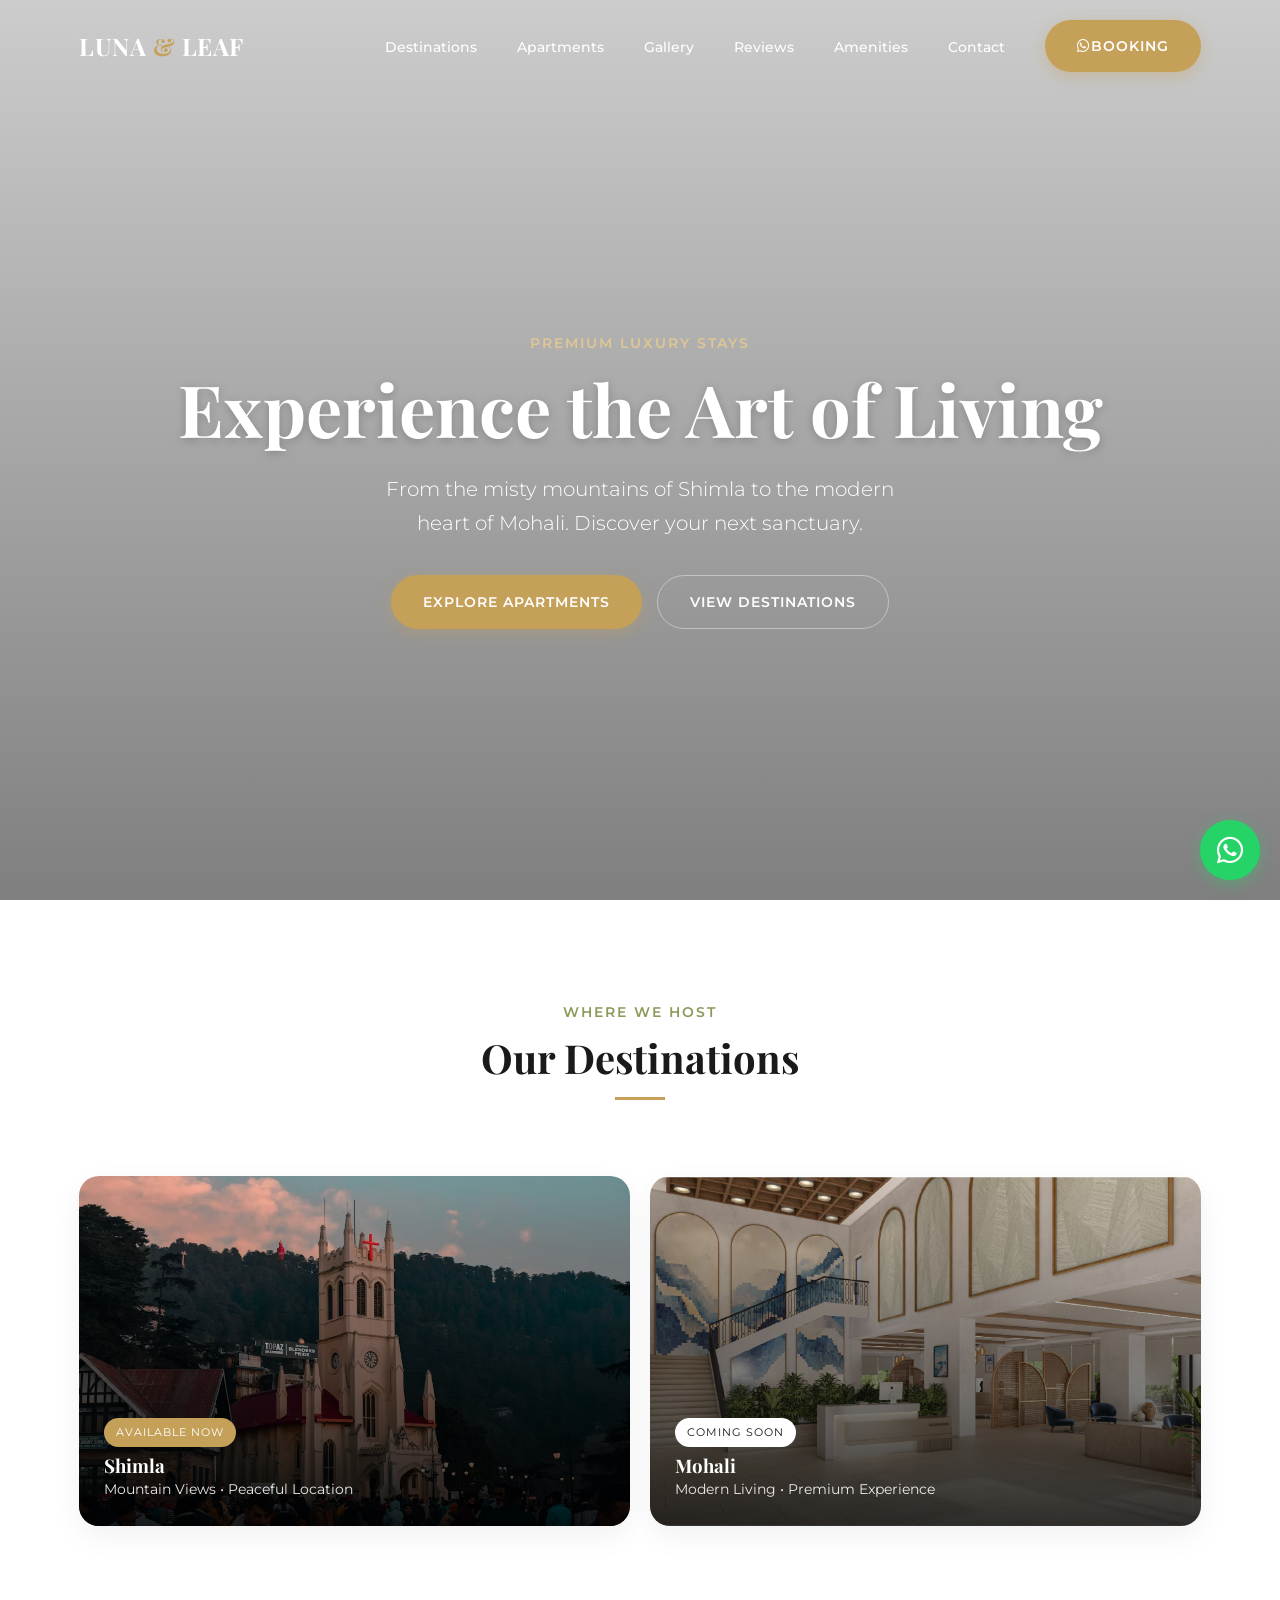
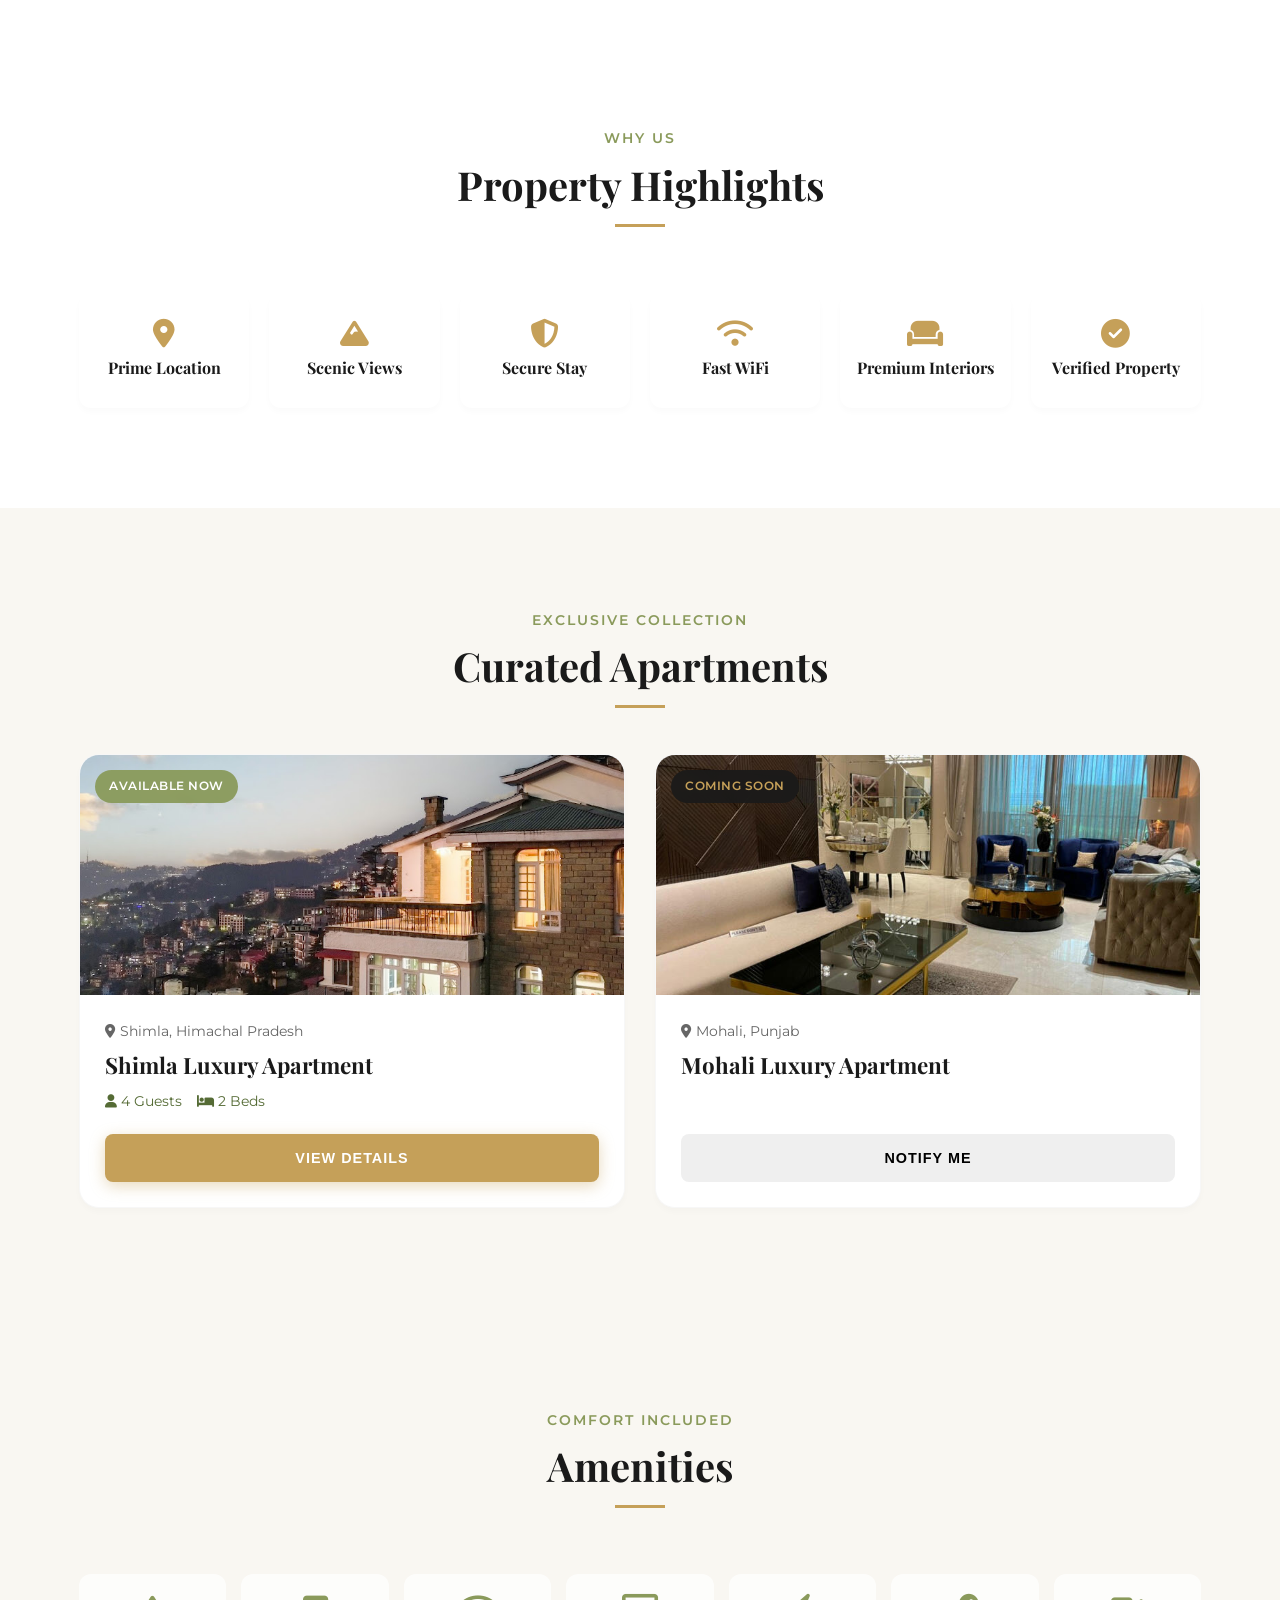
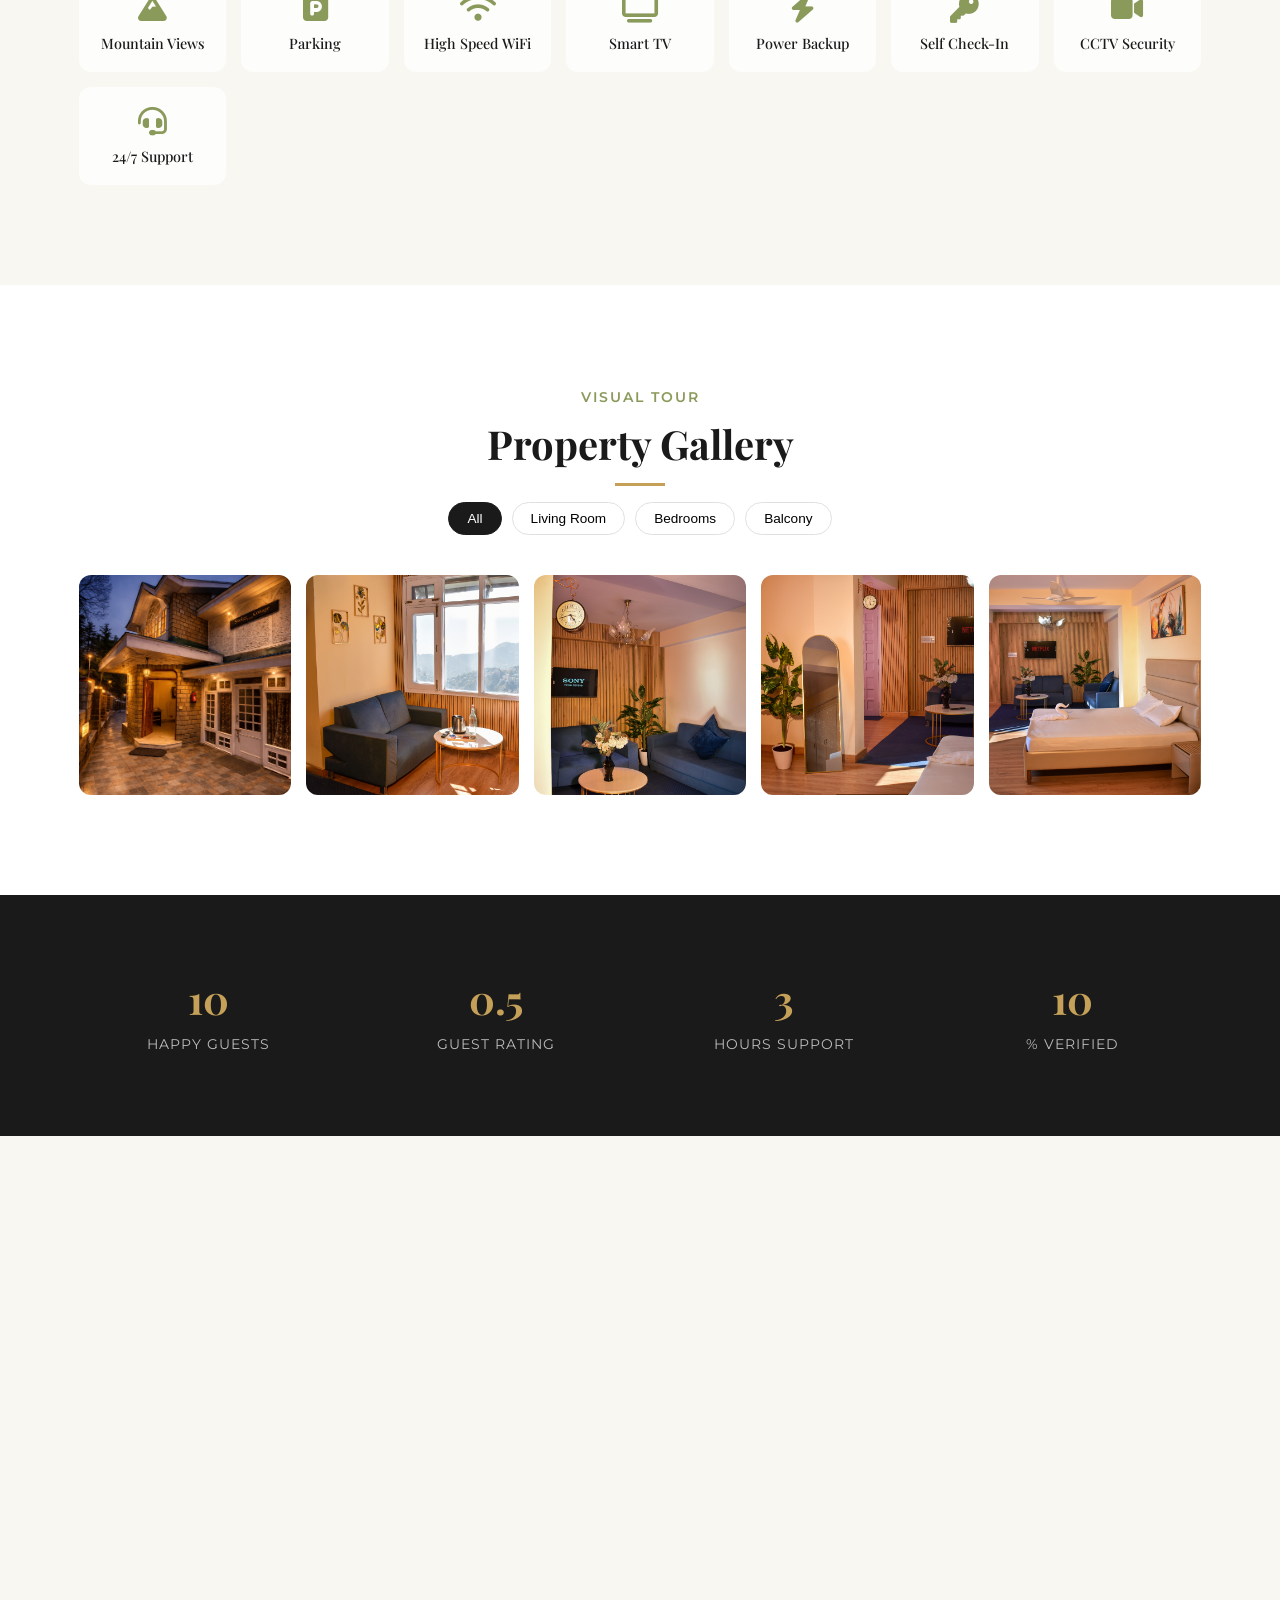
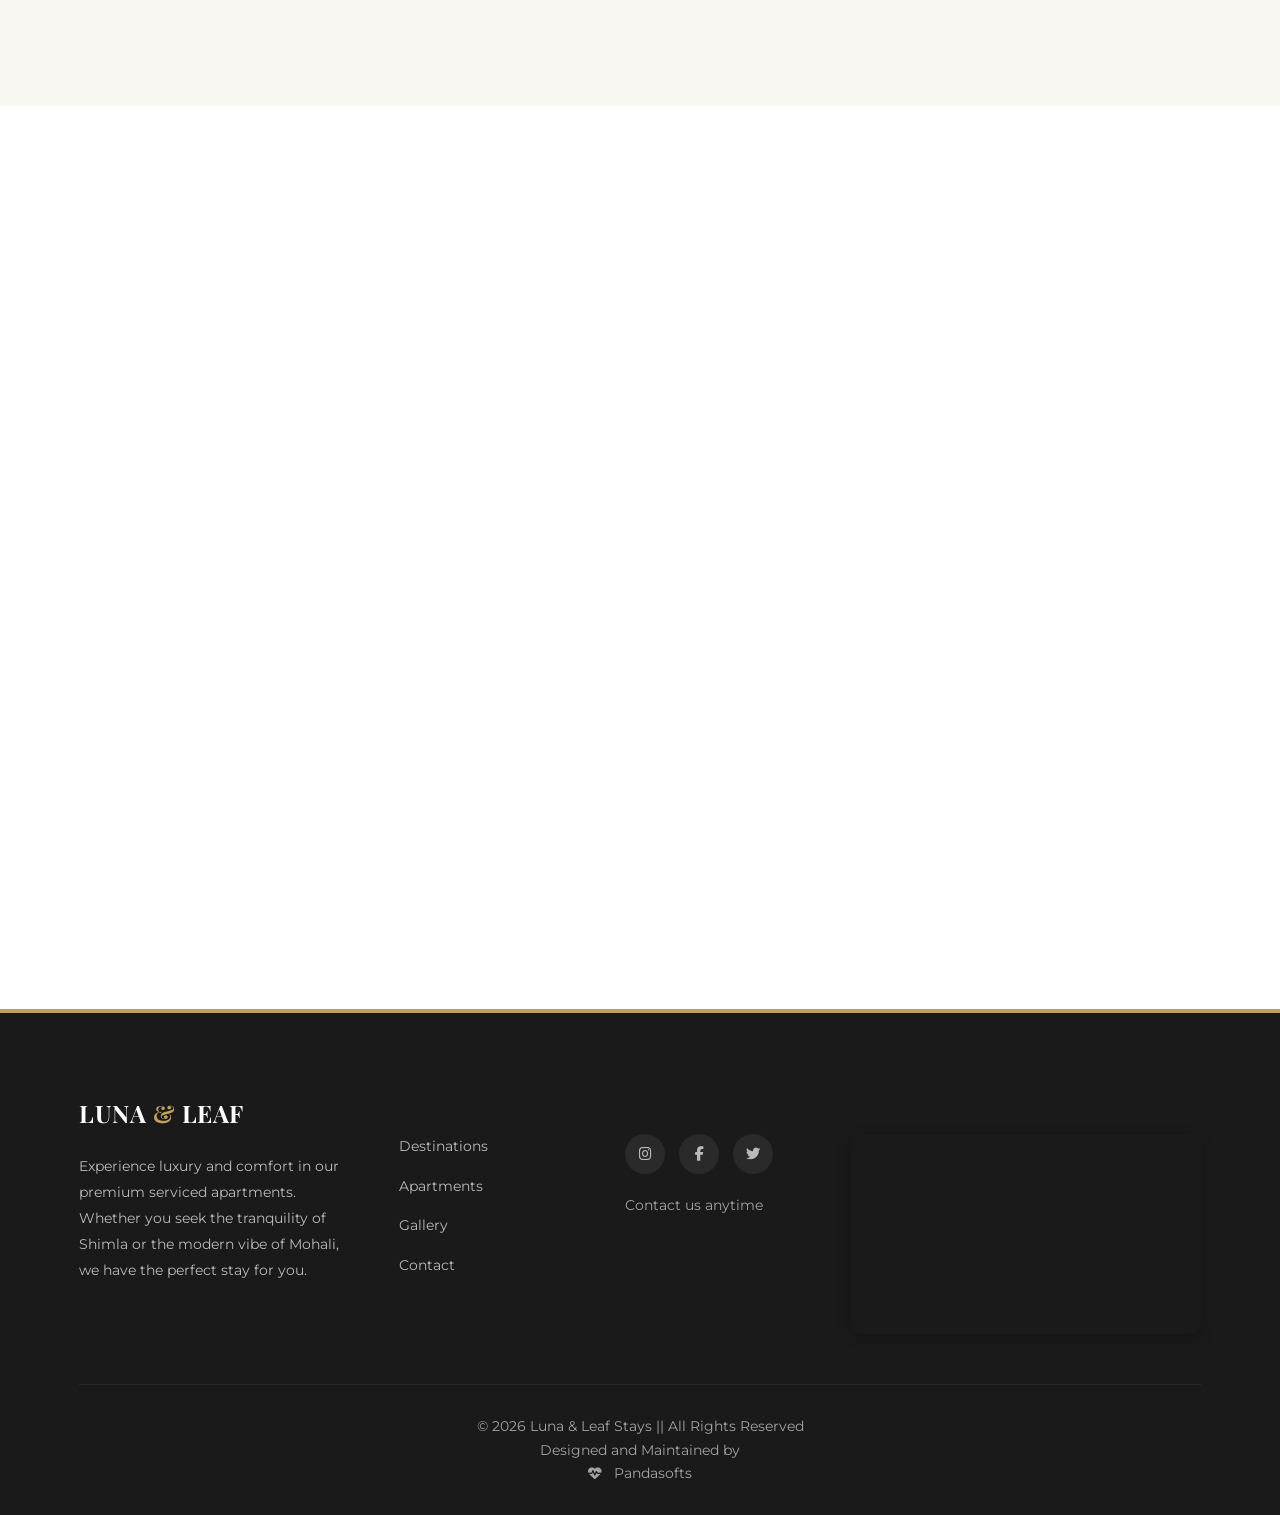
==== commit e2564005: "Update index.html" ====
--- a/index.html
+++ b/index.html
@@ -1226,7 +1226,7 @@
                 <li><a href="#contact" class="nav-link" onclick="closeMenu()">Contact</a></li>
                 <li>
                     <a href="https://wa.me/917876810980" class="btn btn-primary" target="_blank" onclick="closeMenu()">
-                        <i class="fab fa-whatsapp"></i>       BOOKING
+                        <i class="fab fa-whatsapp"></i> BOOKING
                     </a>
                 </li>
             </ul>
@@ -1276,6 +1276,43 @@
         </div>
     </section>
 
+    <!-- HIGHLIGHTS -->
+    <section class="section-padding">
+        <div class="container reveal">
+            <div class="text-center">
+                <span class="section-subtitle">Why Us</span>
+                <h2 class="section-title">Property Highlights</h2>
+            </div>
+            <div class="highlights-grid">
+                <div class="highlight-card">
+                    <i class="fas fa-map-marker-alt highlight-icon"></i>
+                    <h4>Prime Location</h4>
+                </div>
+                <div class="highlight-card">
+                    <i class="fas fa-mountain highlight-icon"></i>
+                    <h4>Scenic Views</h4>
+                </div>
+                <div class="highlight-card">
+                    <i class="fas fa-shield-alt highlight-icon"></i>
+                    <h4>Secure Stay</h4>
+                </div>
+                <div class="highlight-card">
+                    <i class="fas fa-wifi highlight-icon"></i>
+                    <h4>Fast WiFi</h4>
+                </div>
+                <div class="highlight-card">
+                    <i class="fas fa-couch highlight-icon"></i>
+                    <h4>Premium Interiors</h4>
+                </div>
+                <div class="highlight-card">
+                    <i class="fas fa-check-circle highlight-icon"></i>
+                    <h4>Verified Property</h4>
+                </div>
+            </div>
+        </div>
+    </section>
+
+
     <!-- APARTMENTS -->
     <section id="apartments" class="section-padding bg-beige">
         <div class="container">
@@ -1290,41 +1327,43 @@
         </div>
     </section>
 
-    <!-- HIGHLIGHTS -->
-    <section class="section-padding">
+    <!-- AMENITIES -->
+    <section id="amenities" class="section-padding bg-beige">
         <div class="container reveal">
             <div class="text-center">
-                <span class="section-subtitle">Why Us</span>
-                <h2 class="section-title">Property Highlights</h2>
-            </div>
-            <div class="highlights-grid">
-                <div class="highlight-card">
-                    <i class="fas fa-map-marker-alt highlight-icon"></i>
-                    <h4>Prime Location</h4>
-                </div>
-                <div class="highlight-card">
-                    <i class="fas fa-mountain highlight-icon"></i>
-                    <h4>Scenic Views</h4>
-                </div>
-                <div class="highlight-card">
-                    <i class="fas fa-shield-alt highlight-icon"></i>
-                    <h4>Secure Stay</h4>
-                </div>
-                <div class="highlight-card">
-                    <i class="fas fa-wifi highlight-icon"></i>
-                    <h4>Fast WiFi</h4>
-                </div>
-                <div class="highlight-card">
-                    <i class="fas fa-couch highlight-icon"></i>
-                    <h4>Premium Interiors</h4>
-                </div>
-                <div class="highlight-card">
-                    <i class="fas fa-check-circle highlight-icon"></i>
-                    <h4>Verified Property</h4>
-                </div>
+                <span class="section-subtitle">Comfort Included</span>
+                <h2 class="section-title">Amenities</h2>
+            </div>
+            <div class="amenities-grid">
+                <div class="amenity-item"><i class="fas fa-mountain amenity-icon"></i>
+                    <h4>Mountain Views</h4>
+                </div>
+                <div class="amenity-item"><i class="fas fa-parking amenity-icon"></i>
+                    <h4> Parking</h4>
+                </div>
+                <div class="amenity-item"><i class="fas fa-wifi amenity-icon"></i>
+                    <h4>High Speed WiFi</h4>
+                </div>
+                <div class="amenity-item"><i class="fas fa-tv amenity-icon"></i>
+                    <h4>Smart TV</h4>
+                </div>
+                <div class="amenity-item"><i class="fas fa-bolt amenity-icon"></i>
+                    <h4>Power Backup</h4>
+                </div>
+                <div class="amenity-item"><i class="fas fa-key amenity-icon"></i>
+                    <h4>Self Check-In</h4>
+                </div>
+                <div class="amenity-item"><i class="fas fa-video amenity-icon"></i>
+                    <h4>CCTV Security </h4>
+                </div>
+                <div class="amenity-item"><i class="fas fa-headset amenity-icon"></i>
+                    <h4>24/7 Support</h4>
+                </div>
+
             </div>
         </div>
     </section>
+
 
     <!-- GALLERY -->
     <section id="gallery" class="section-padding">
@@ -1402,42 +1441,6 @@
     </section>
 
 
-    <!-- AMENITIES -->
-    <section id="amenities" class="section-padding bg-beige">
-        <div class="container reveal">
-            <div class="text-center">
-                <span class="section-subtitle">Comfort Included</span>
-                <h2 class="section-title">Amenities</h2>
-            </div>
-            <div class="amenities-grid">
-                <div class="amenity-item"><i class="fas fa-mountain amenity-icon"></i>
-                    <h4>Mountain Views</h4>
-                </div>
-                <div class="amenity-item"><i class="fas fa-parking amenity-icon"></i>
-                    <h4> Parking</h4>
-                </div>
-                <div class="amenity-item"><i class="fas fa-wifi amenity-icon"></i>
-                    <h4>High Speed WiFi</h4>
-                </div>
-                <div class="amenity-item"><i class="fas fa-tv amenity-icon"></i>
-                    <h4>Smart TV</h4>
-                </div>
-                <div class="amenity-item"><i class="fas fa-bolt amenity-icon"></i>
-                    <h4>Power Backup</h4>
-                </div>
-                <div class="amenity-item"><i class="fas fa-key amenity-icon"></i>
-                    <h4>Self Check-In</h4>
-                </div> 
-                <div class="amenity-item"><i class="fas fa-video amenity-icon"></i>
-                    <h4>CCTV Security </h4>
-                </div>
-                <div class="amenity-item"><i class="fas fa-headset amenity-icon"></i>
-                    <h4>24/7 Support</h4>
-                </div>
-
-            </div>
-        </div>
-    </section>
 
     <!-- CONTACT -->
     <section id="contact" class="section-padding">
@@ -1531,7 +1534,10 @@
 
             <div class="copyright text-center">
                 <p>&copy; 2026 Luna & Leaf Stays || All Rights Reserved</p>
-                <p> Designed and Maintained by  <p/> <p> <i class="fa fa-heartbeat"> </i> &nbsp;<a href="http://www.pandasofts.com" target="_blank">     Pandasofts</a></p>
+                <p> Designed and Maintained by
+                    <p />
+                <p> <i class="fa fa-heartbeat"> </i> &nbsp;<a href="http://www.pandasofts.com" target="_blank">
+                        Pandasofts</a></p>
             </div>
         </div>
     </footer>
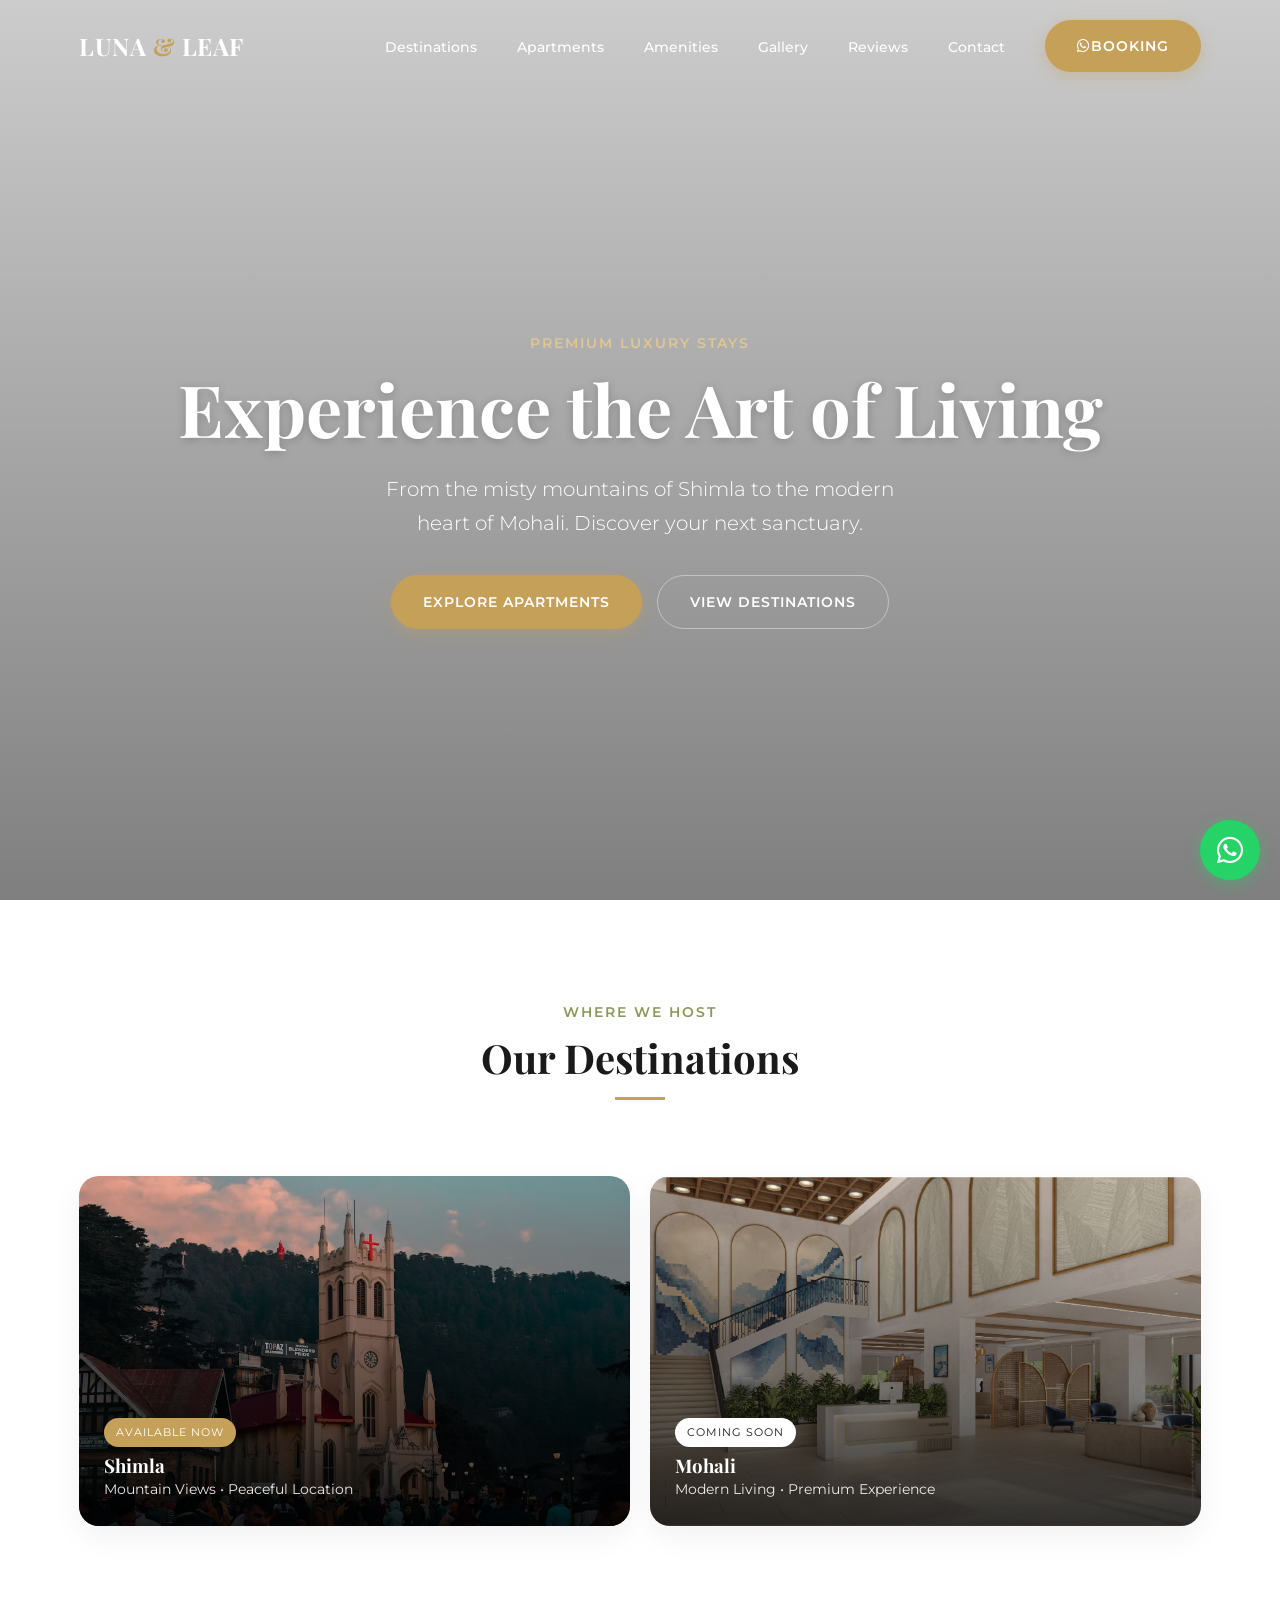
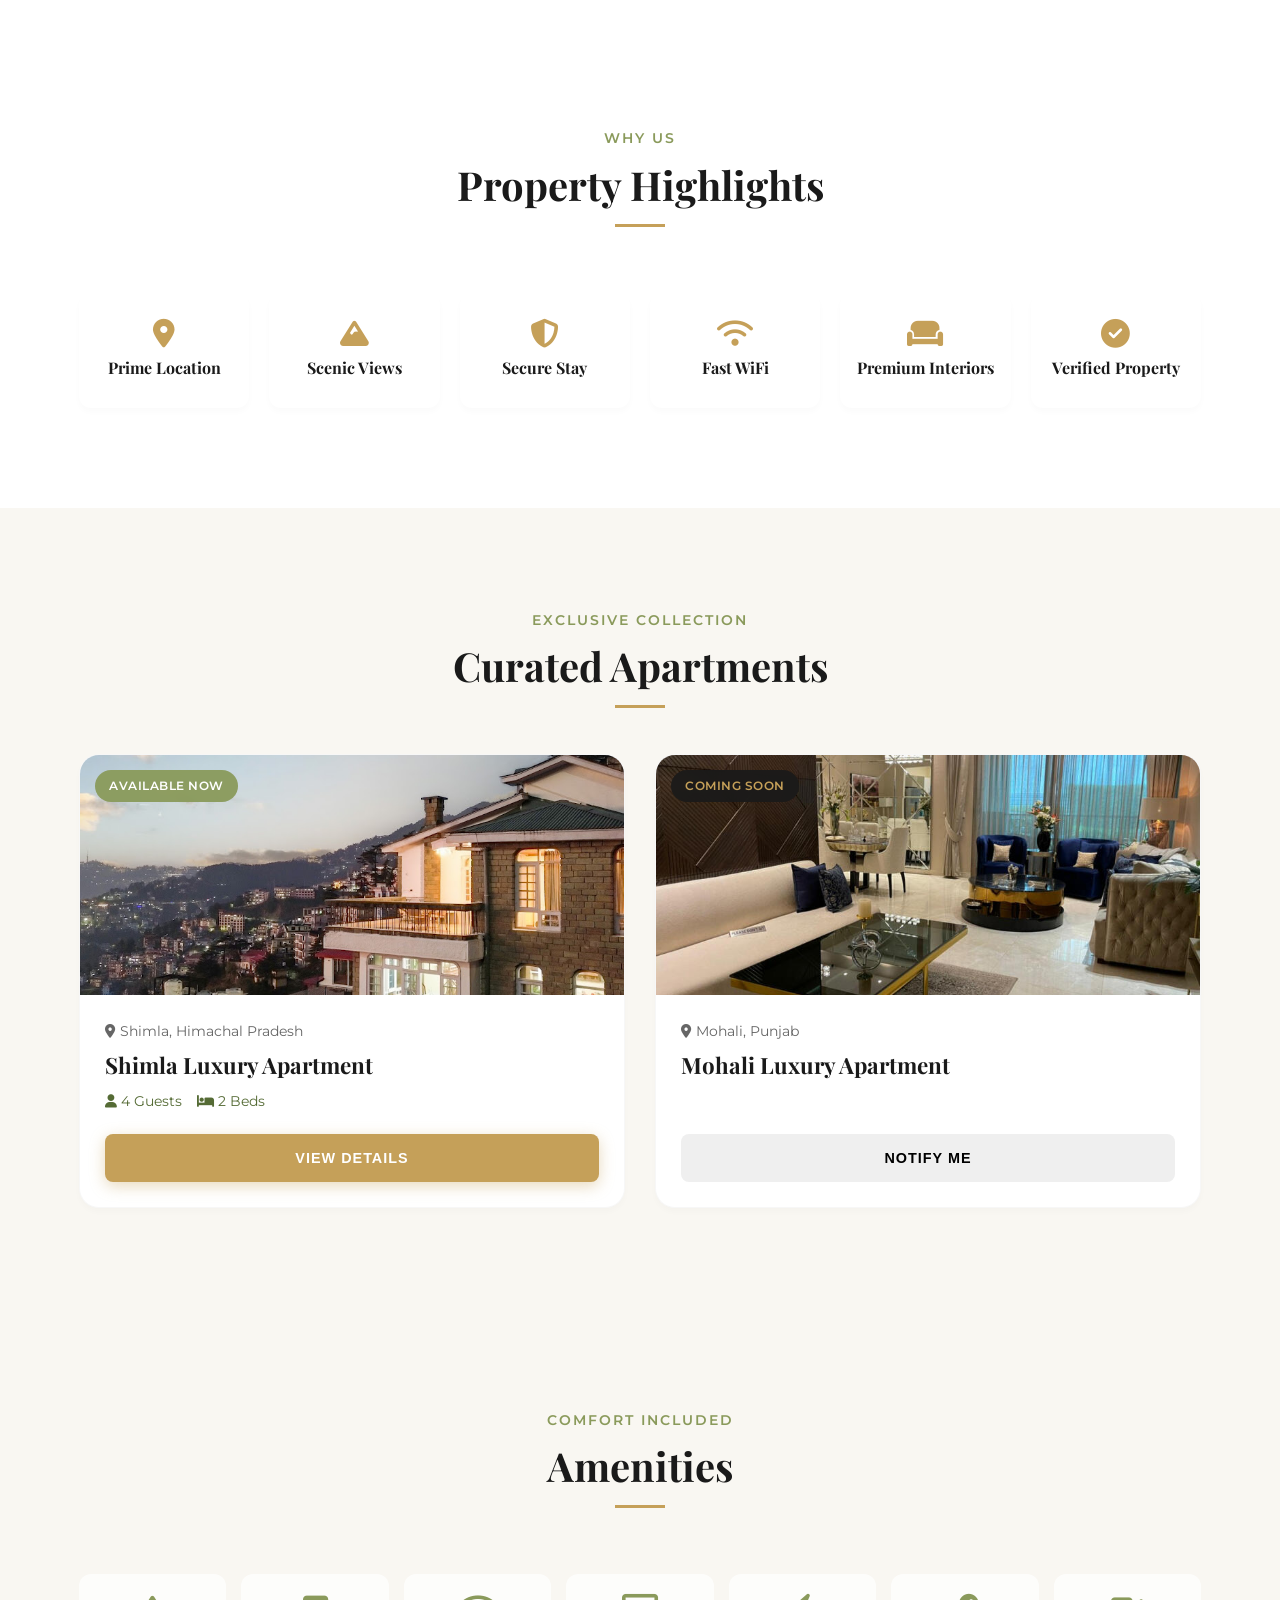
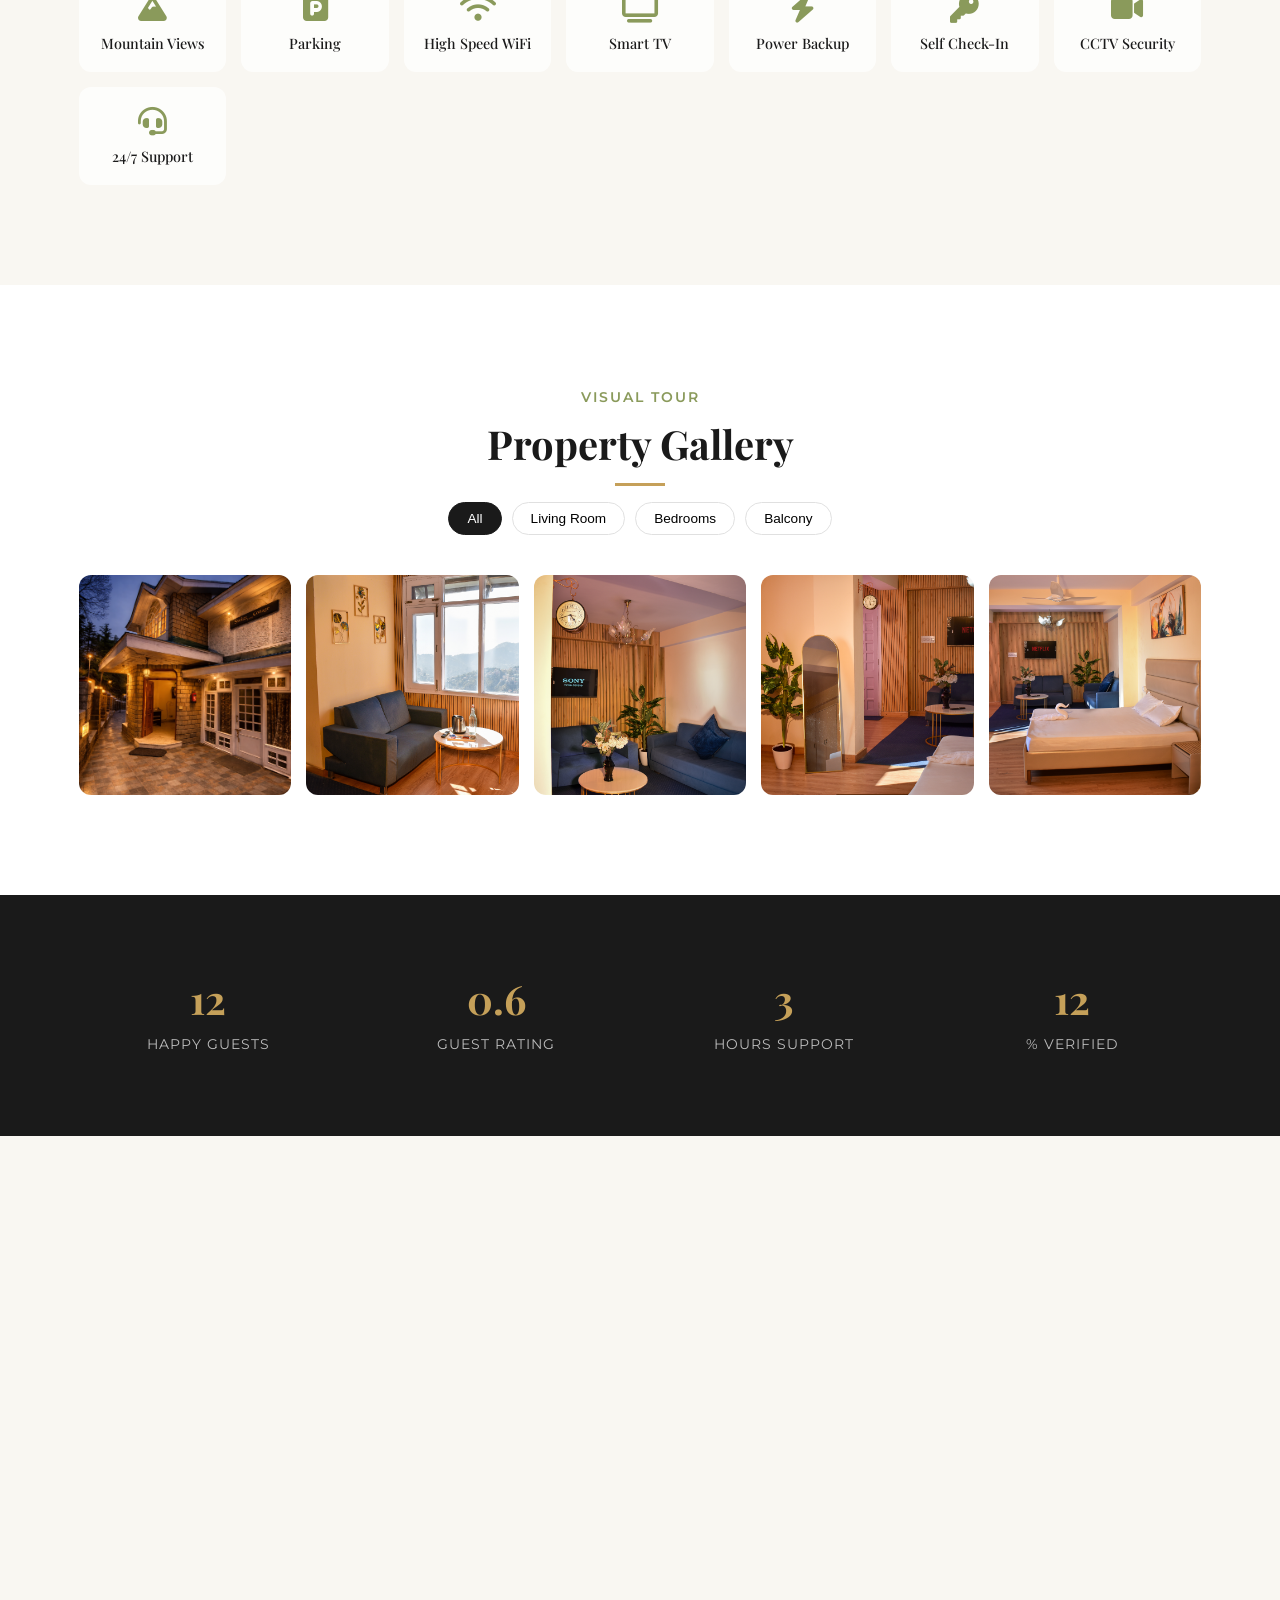
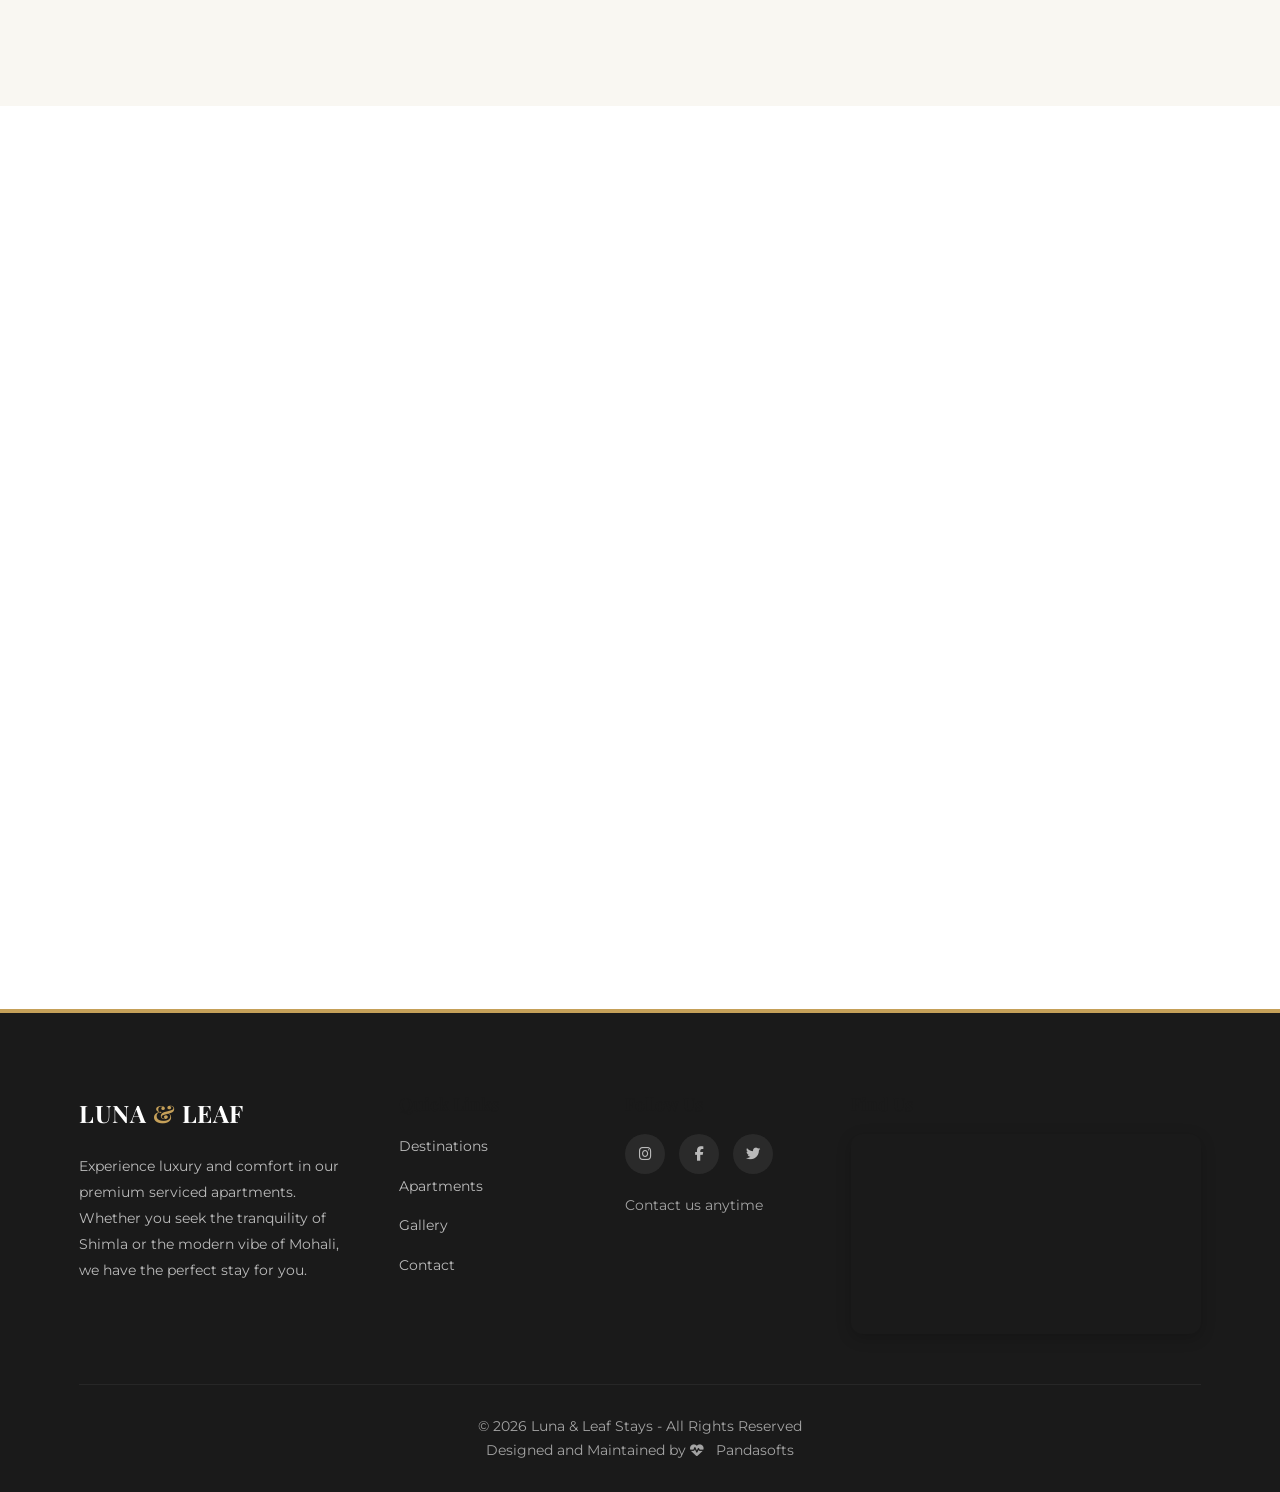
==== commit d3081451: "Update index.html" ====
--- a/index.html
+++ b/index.html
@@ -1220,9 +1220,9 @@
             <ul class="nav-menu" id="nav-menu">
                 <li><a href="#destinations" class="nav-link" onclick="closeMenu()">Destinations</a></li>
                 <li><a href="#apartments" class="nav-link" onclick="closeMenu()">Apartments</a></li>
+                <li><a href="#amenities" class="nav-link" onclick="closeMenu()">Amenities</a></li>
                 <li><a href="#gallery" class="nav-link" onclick="closeMenu()">Gallery</a></li>
                 <li><a href="#reviews" class="nav-link" onclick="closeMenu()">Reviews</a></li>
-                <li><a href="#amenities" class="nav-link" onclick="closeMenu()">Amenities</a></li>
                 <li><a href="#contact" class="nav-link" onclick="closeMenu()">Contact</a></li>
                 <li>
                     <a href="https://wa.me/917876810980" class="btn btn-primary" target="_blank" onclick="closeMenu()">
@@ -1533,11 +1533,12 @@
             </div>
 
             <div class="copyright text-center">
-                <p>&copy; 2026 Luna & Leaf Stays || All Rights Reserved</p>
-                <p> Designed and Maintained by
-                    <p />
-                <p> <i class="fa fa-heartbeat"> </i> &nbsp;<a href="http://www.pandasofts.com" target="_blank">
-                        Pandasofts</a></p>
+                <p>&copy; 2026 Luna & Leaf Stays - All Rights Reserved</p>
+                <p> Designed and Maintained by <i class="fa fa-heartbeat"> </i> &nbsp;<a
+                        href="http://www.pandasofts.com" target="_blank">
+                        Pandasofts</a>
+                </p>
+
             </div>
         </div>
     </footer>
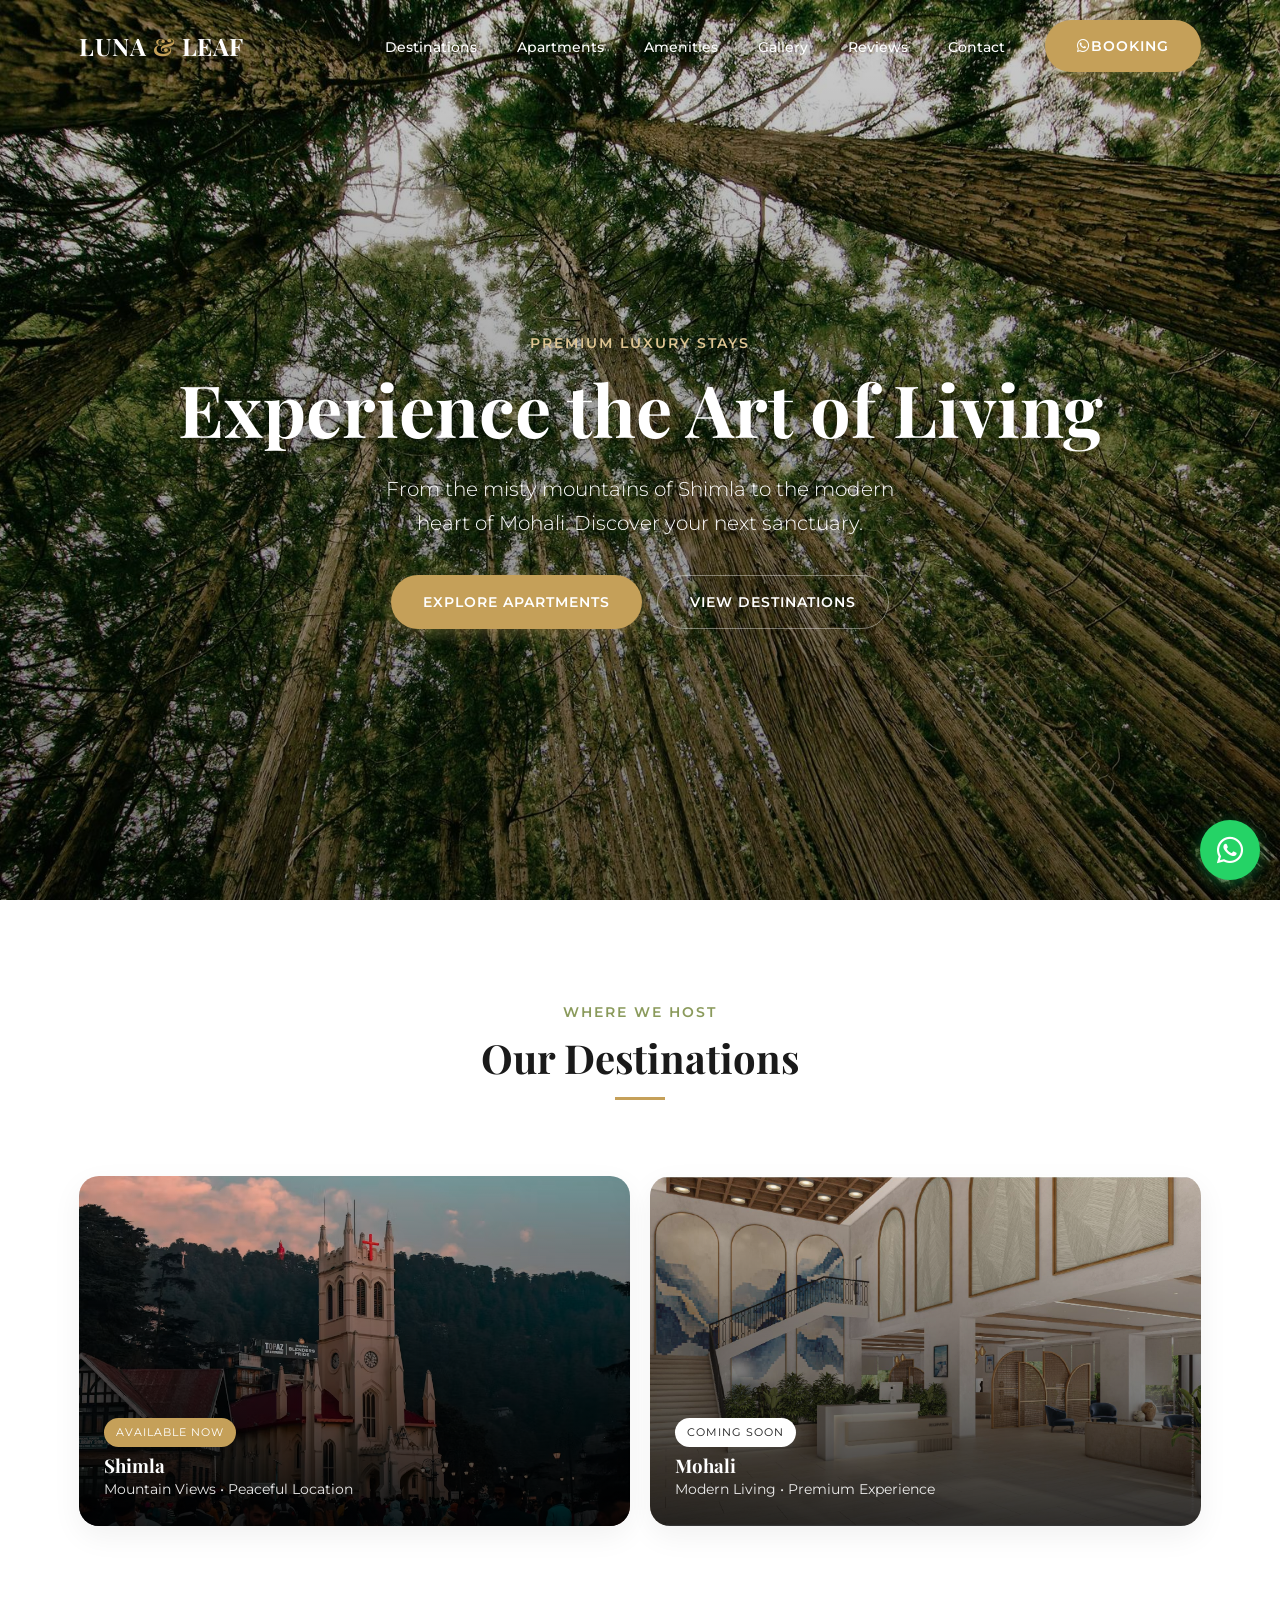
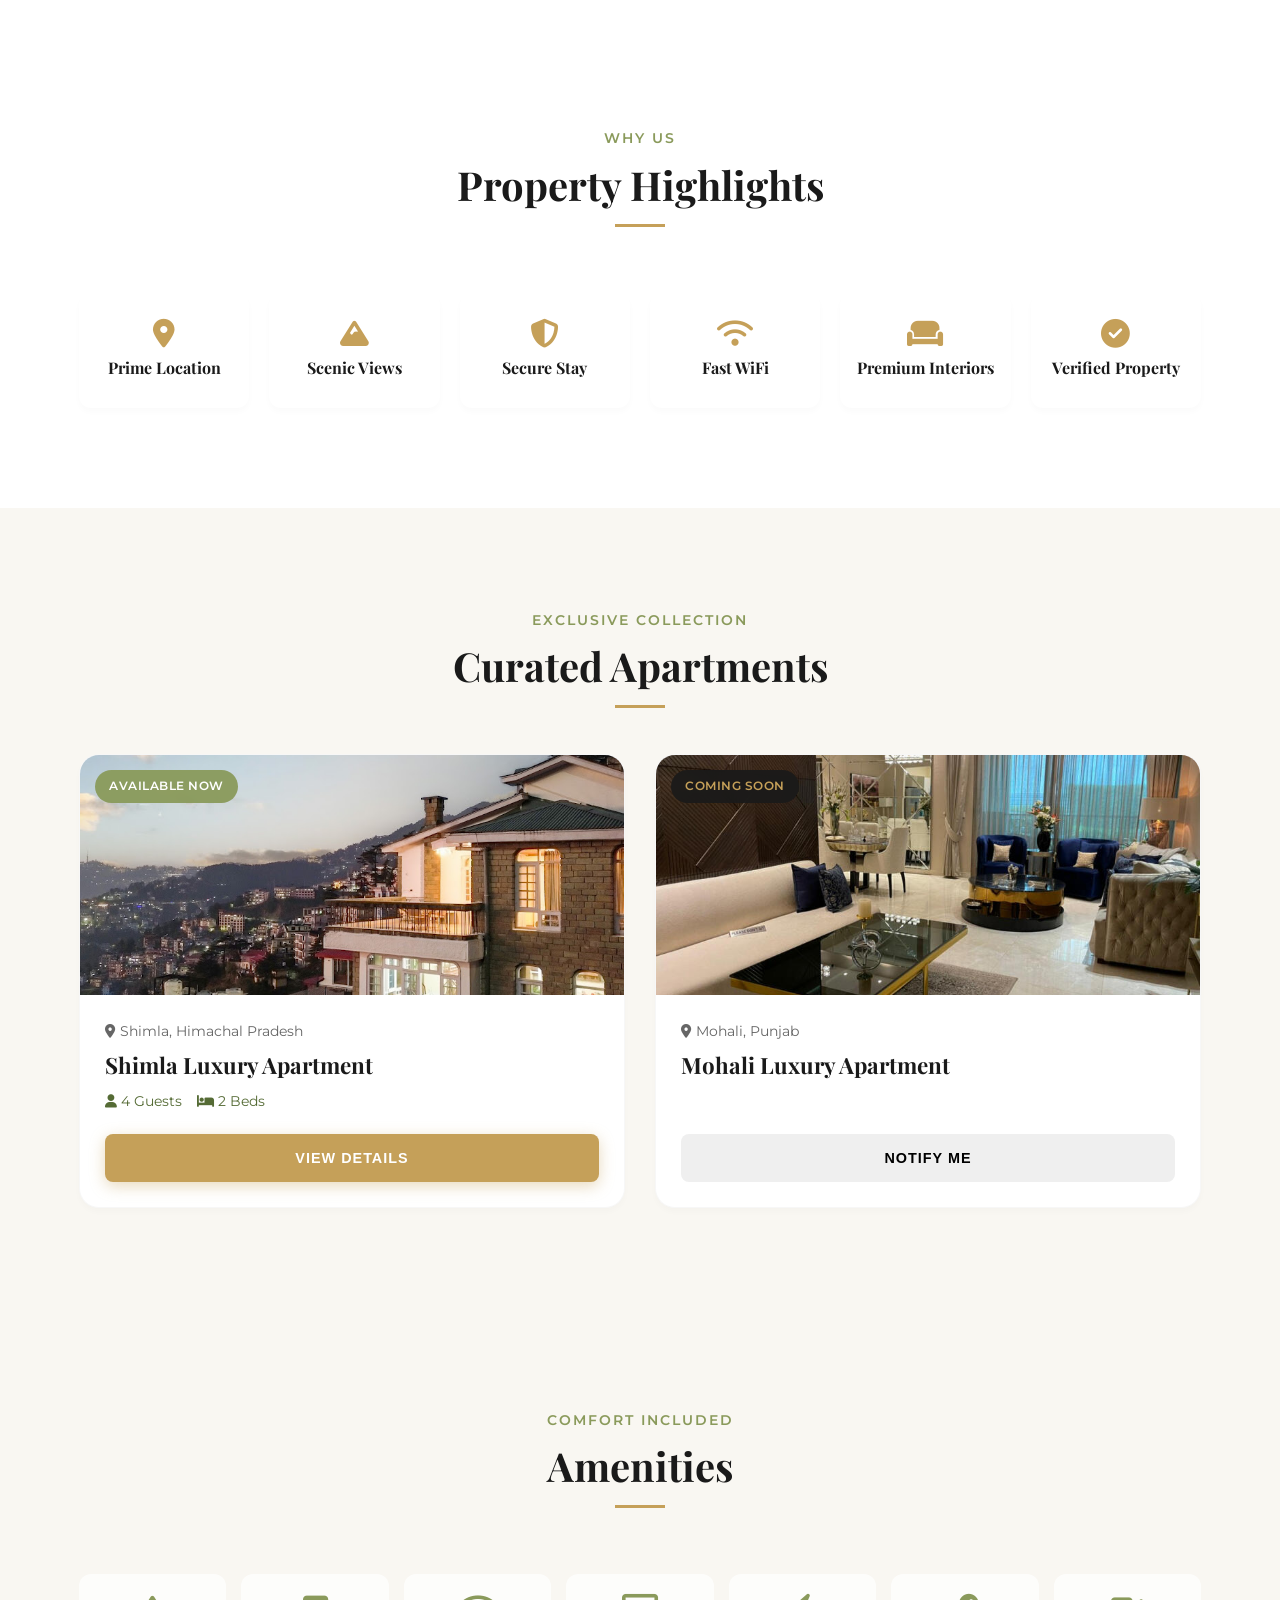
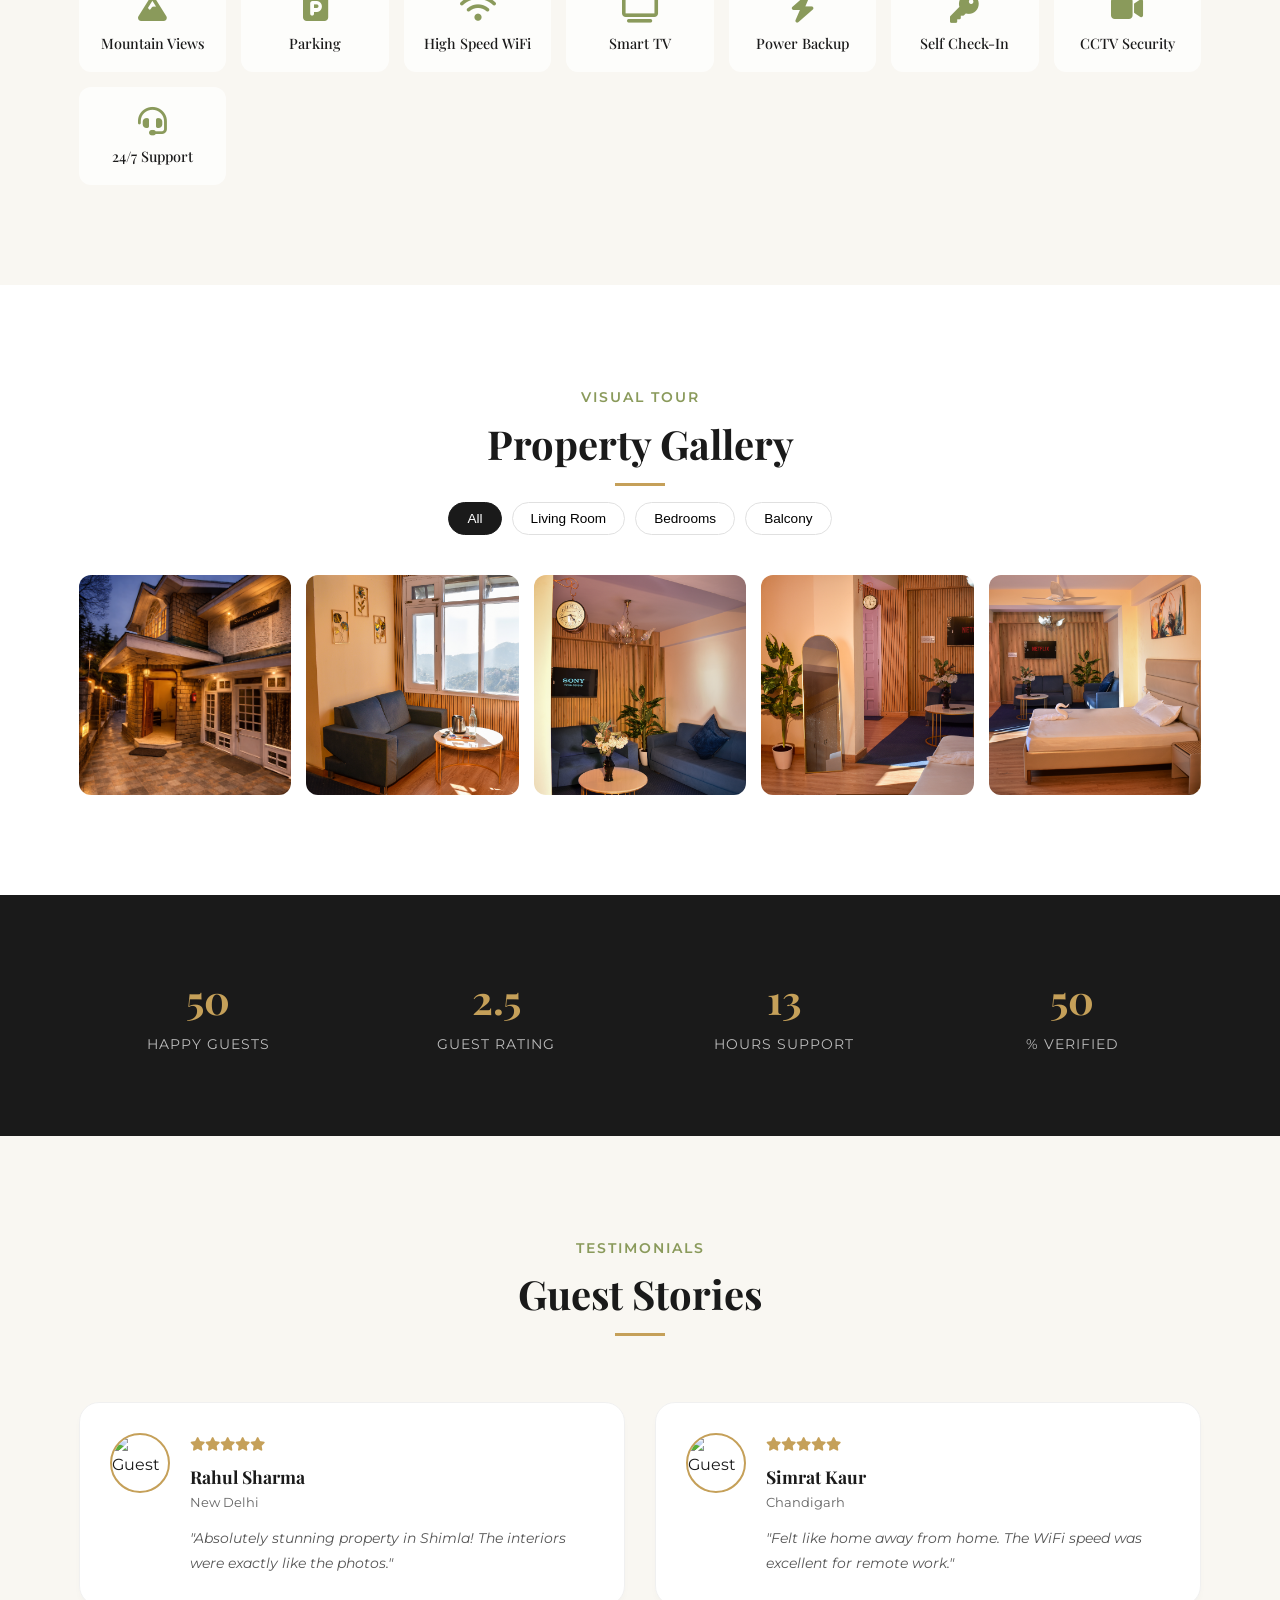
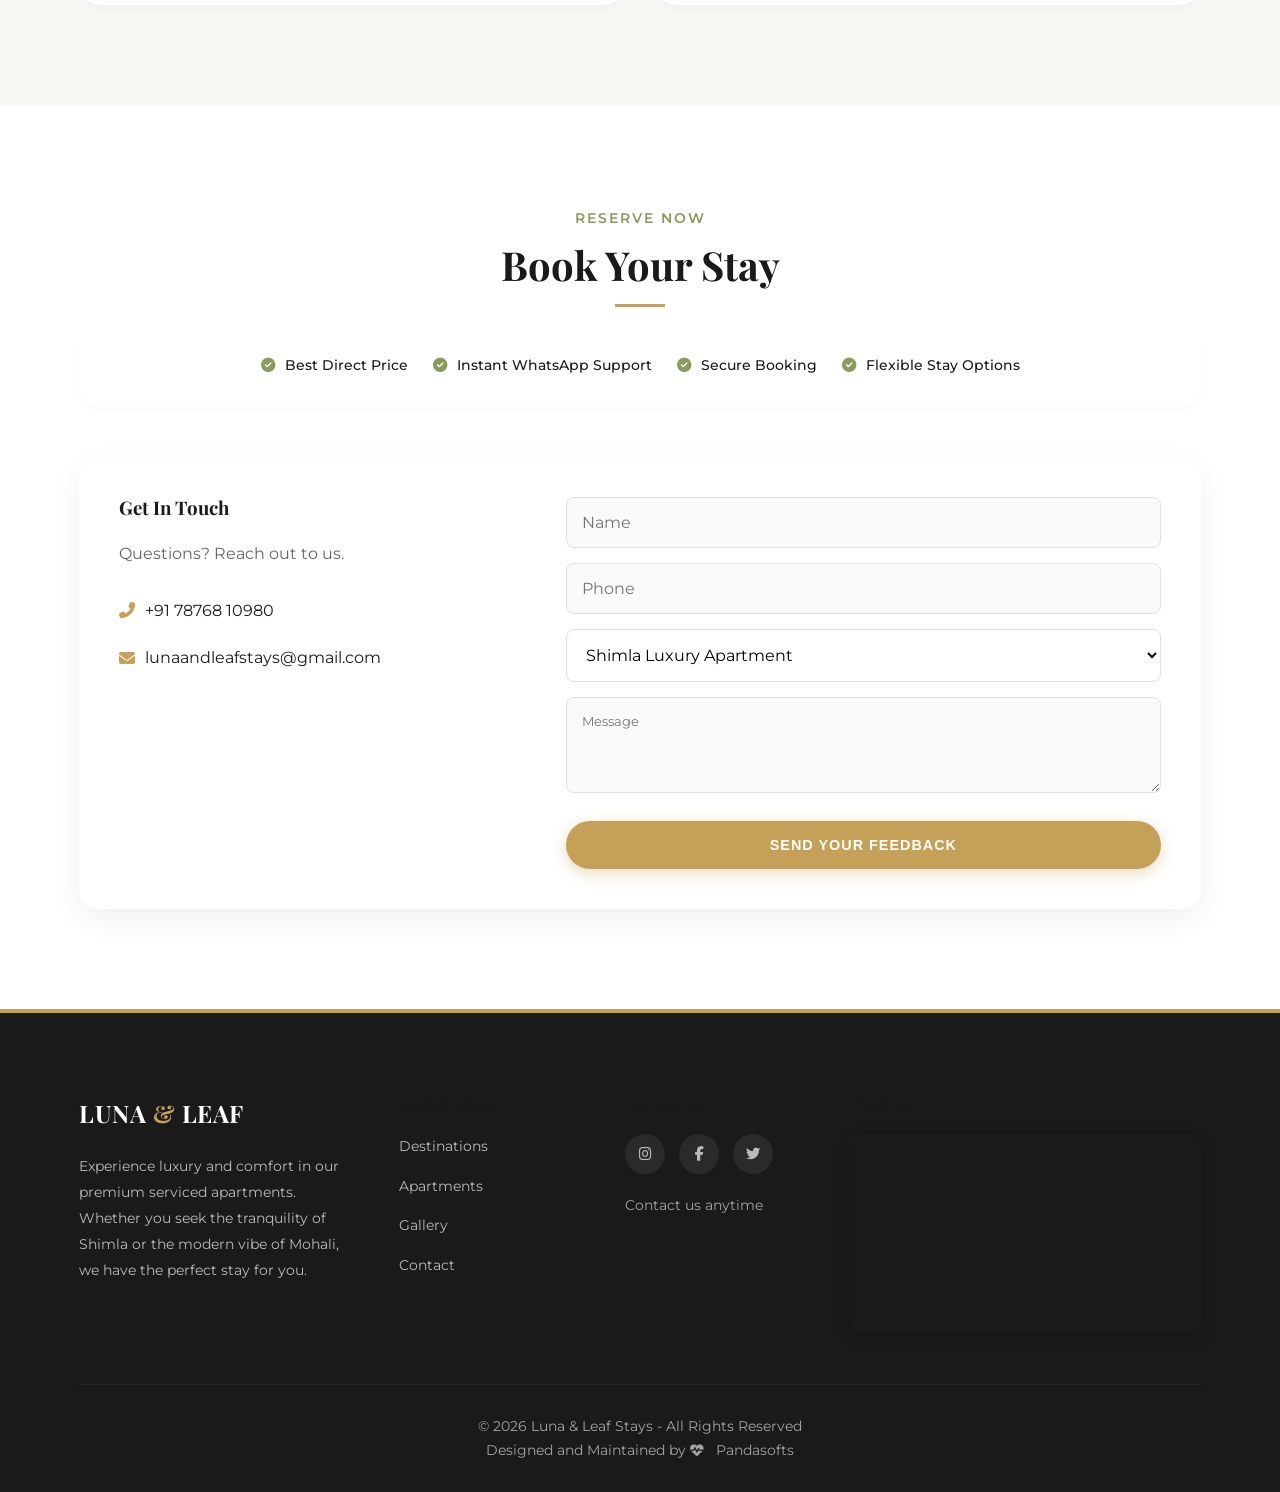
==== commit 3c66fddb: "Update index.html" ====
--- a/index.html
+++ b/index.html
@@ -281,7 +281,7 @@
             height: 100vh;
             /* Better for mobile address bars */
             min-height: 600px;
-            background: linear-gradient(rgba(0, 0, 0, 0.2), rgba(0, 0, 0, 0.5)), url('https://picsum.photos/seed/luxuryresort/1920/1080') no-repeat center center/cover;
+            background: linear-gradient(rgba(0, 0, 0, 0.2), rgba(0, 0, 0, 0.5)), url('tree.jpg') no-repeat center center/cover;
             display: flex;
             align-items: center;
             justify-content: center;
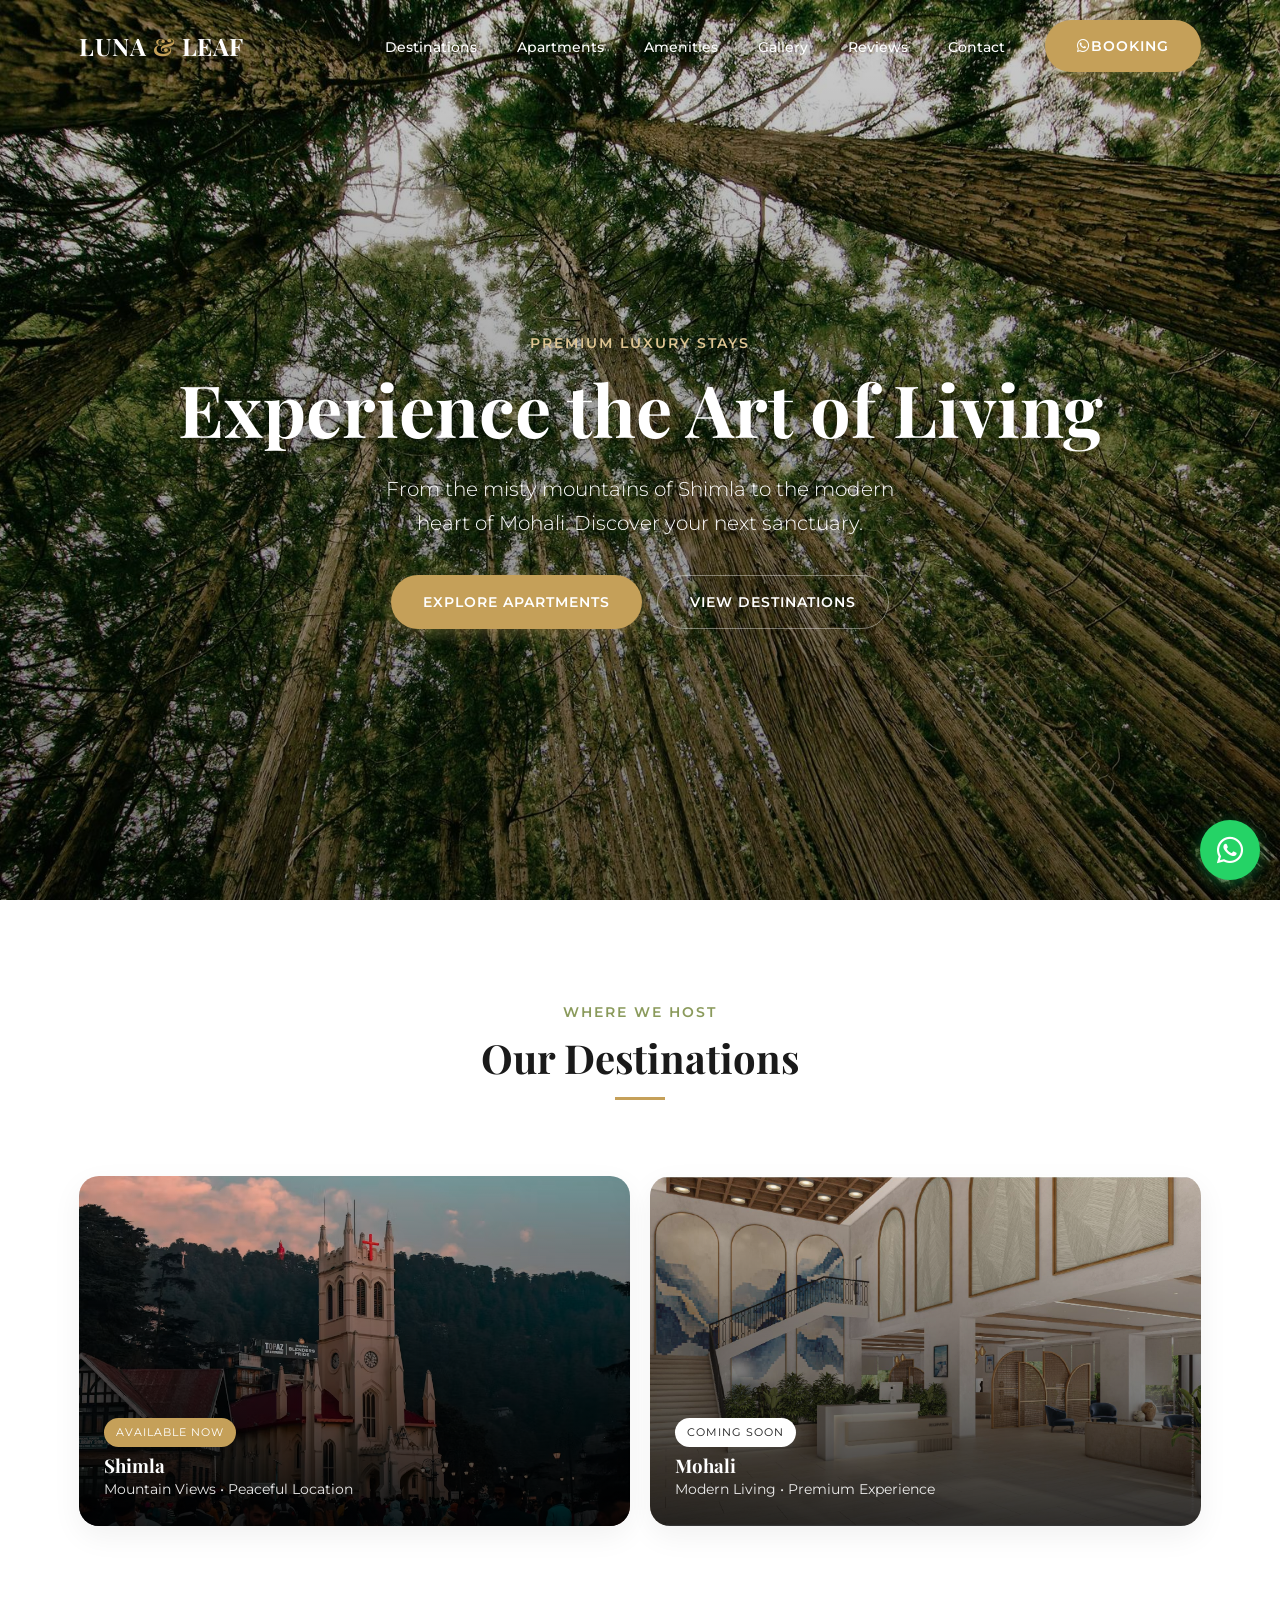
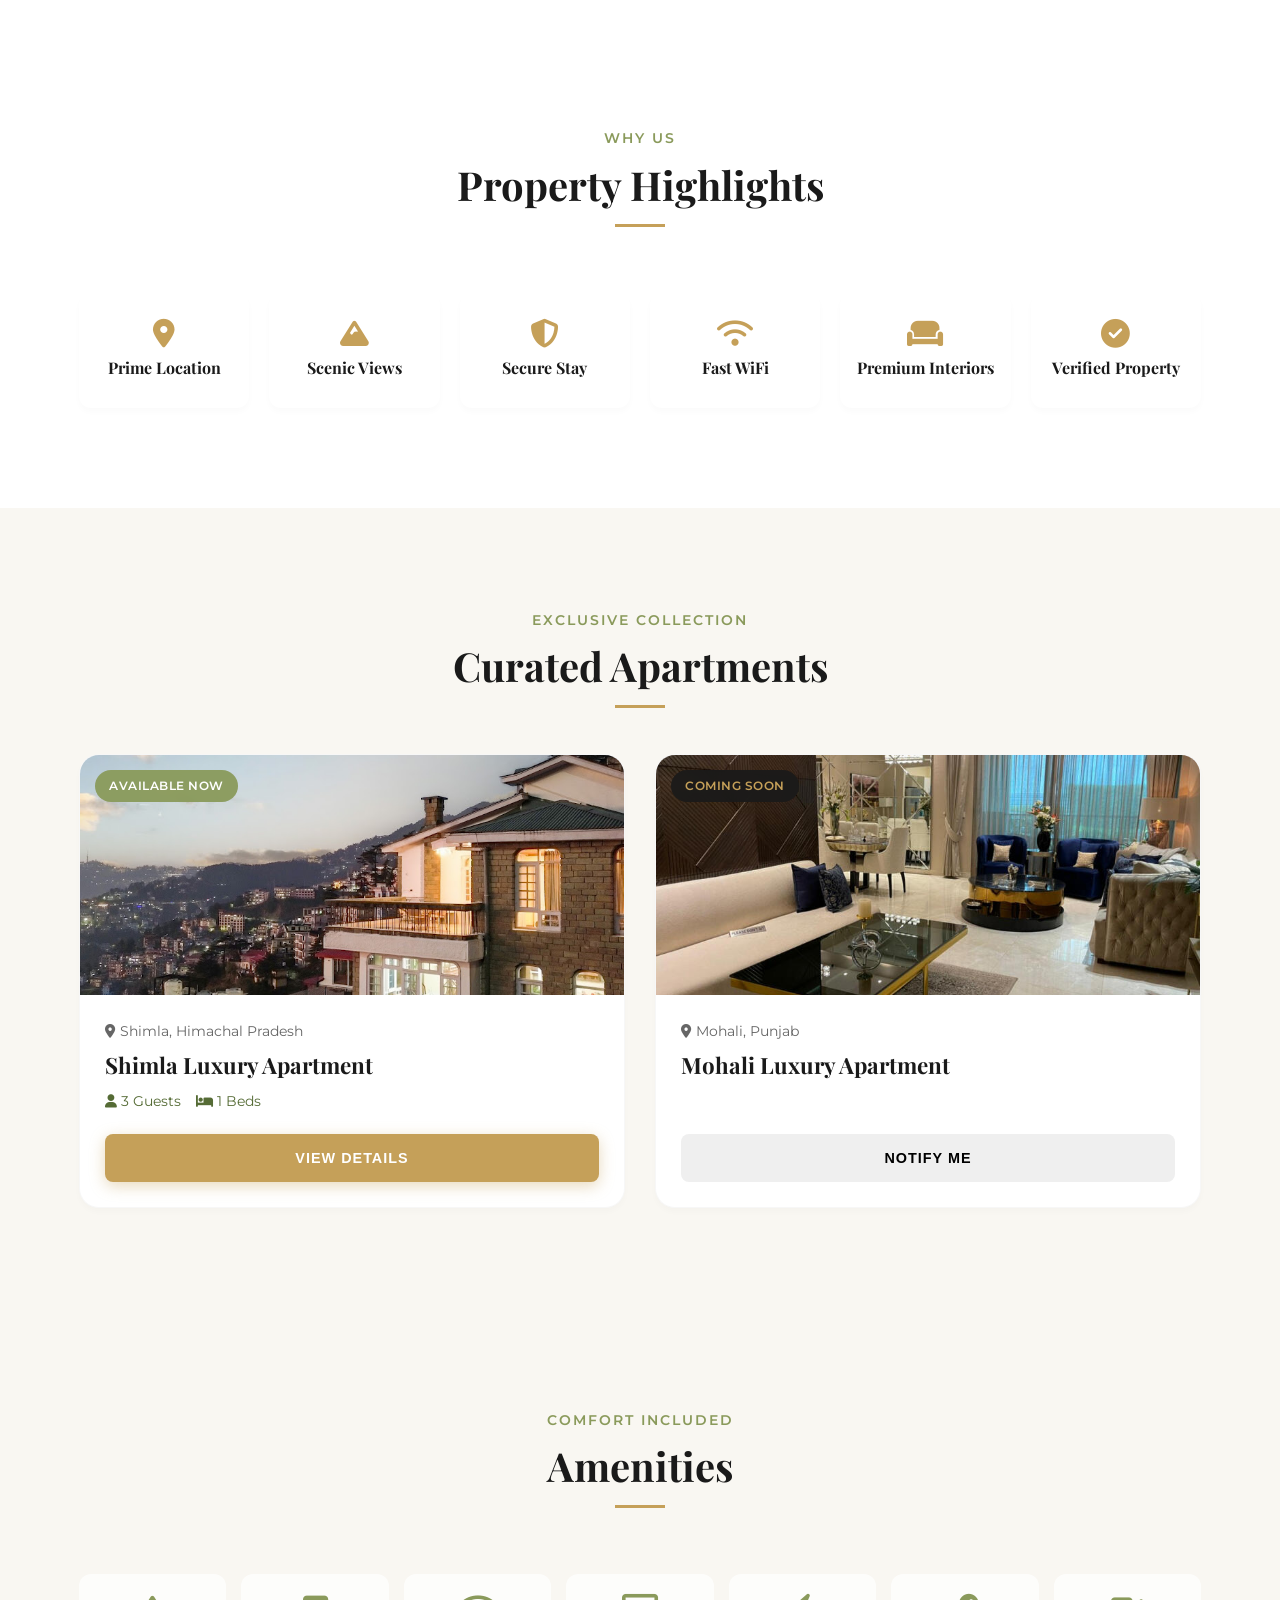
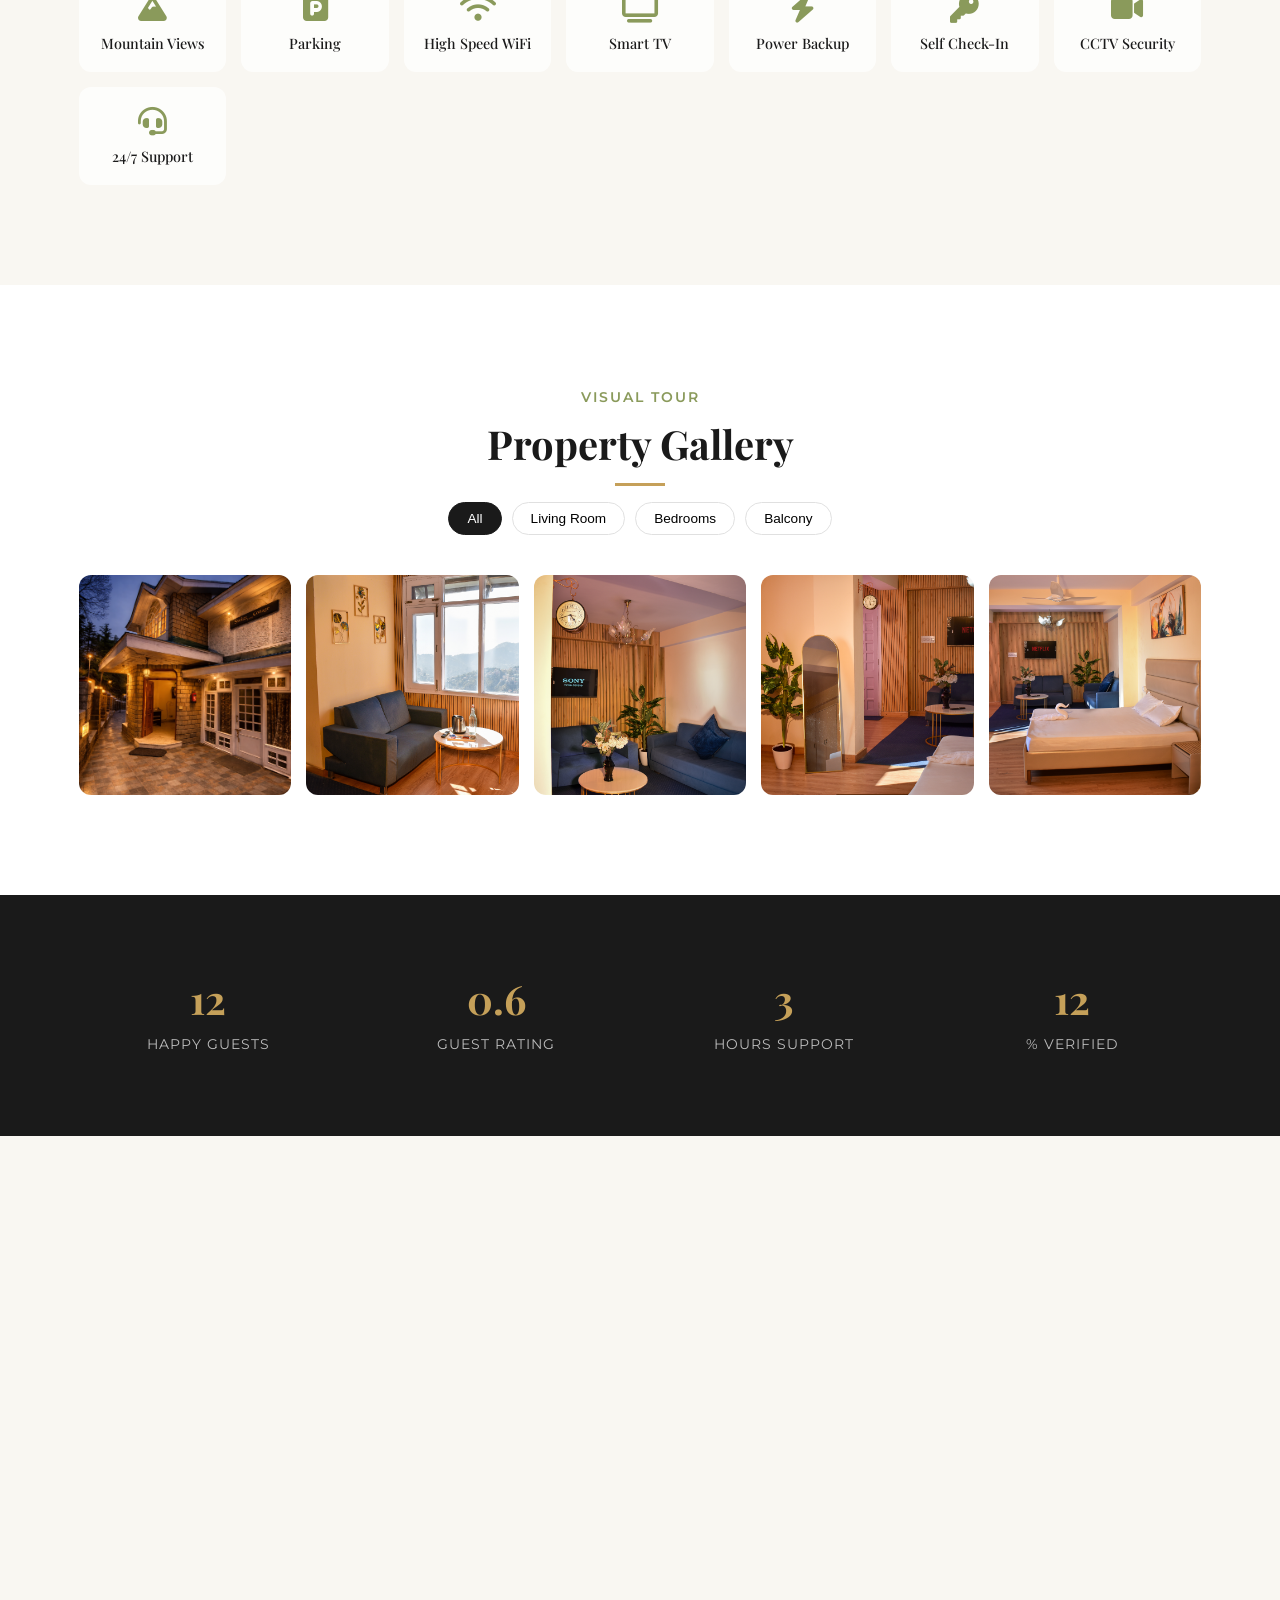
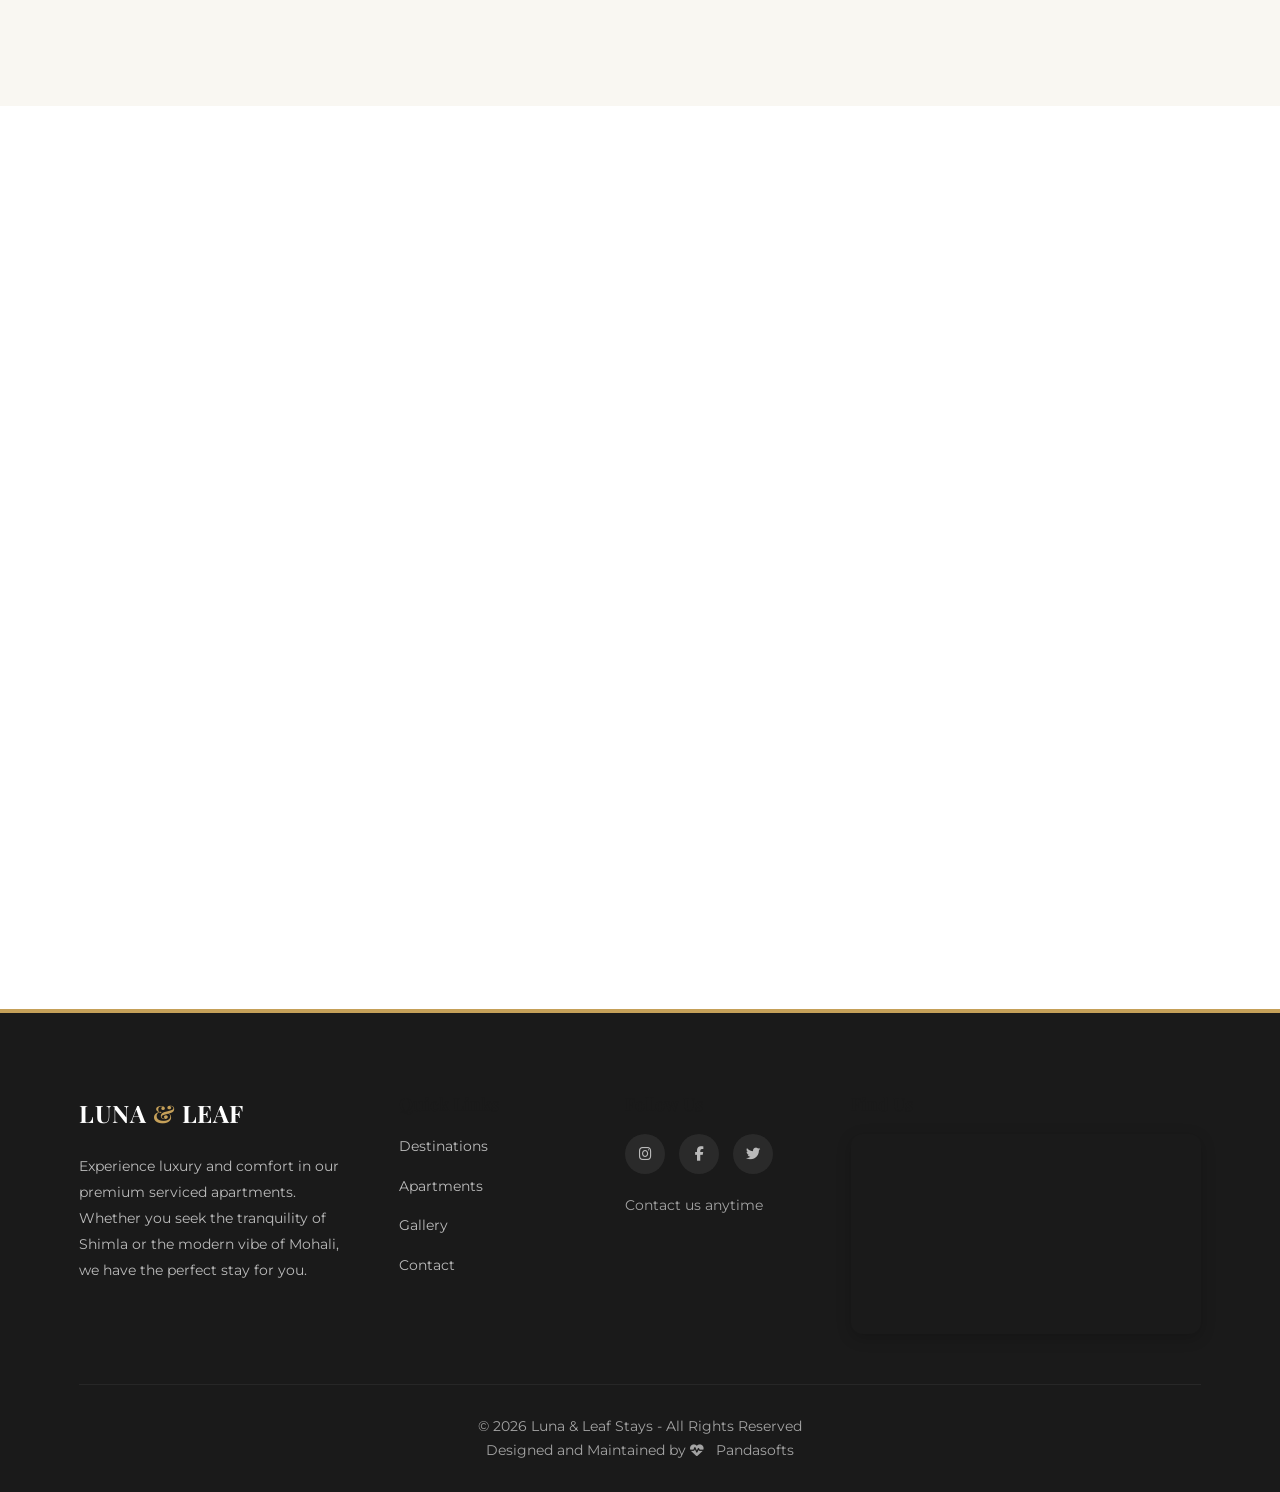
==== commit b13e8abd: "Update index.html" ====
--- a/index.html
+++ b/index.html
@@ -5,7 +5,7 @@
     <meta charset="UTF-8">
     <meta name="viewport" content="width=device-width, initial-scale=1.0, maximum-scale=1.0, user-scalable=no">
     <meta name="description" content="LUNA & LEAF STAYS - Premium Luxury Apartments.">
-    <title>LUNA & LEAF STAYS | Luxury Serviced Apartments</title>
+    <title>LUNA & LEAF  | Luxury Serviced Apartments</title>
     <link rel="icon" type="image/png" href="favicon.png">
     <!-- Google Fonts -->
     <link rel="preconnect" href="https://fonts.googleapis.com">
@@ -1622,8 +1622,8 @@
                 location: "Shimla, Himachal Pradesh",
                 status: "active",
                 image: "6.jpeg",
-                guests: 4,
-                bedrooms: 2,
+                guests: 3,
+                bedrooms: 1,
                 description: "Escape to this serene mountain retreat featuring panoramic views of the Himalayas. Our Shimla apartment combines rustic charm with modern luxury.",
                 gallery: ["bedroom.jpeg", "2.jpeg", "washroom.jpeg", "living.jpeg"],
                 amenities: ["Mountain Views", "Free Parking", "Smart TV", "Power Backup", "WiFi"]
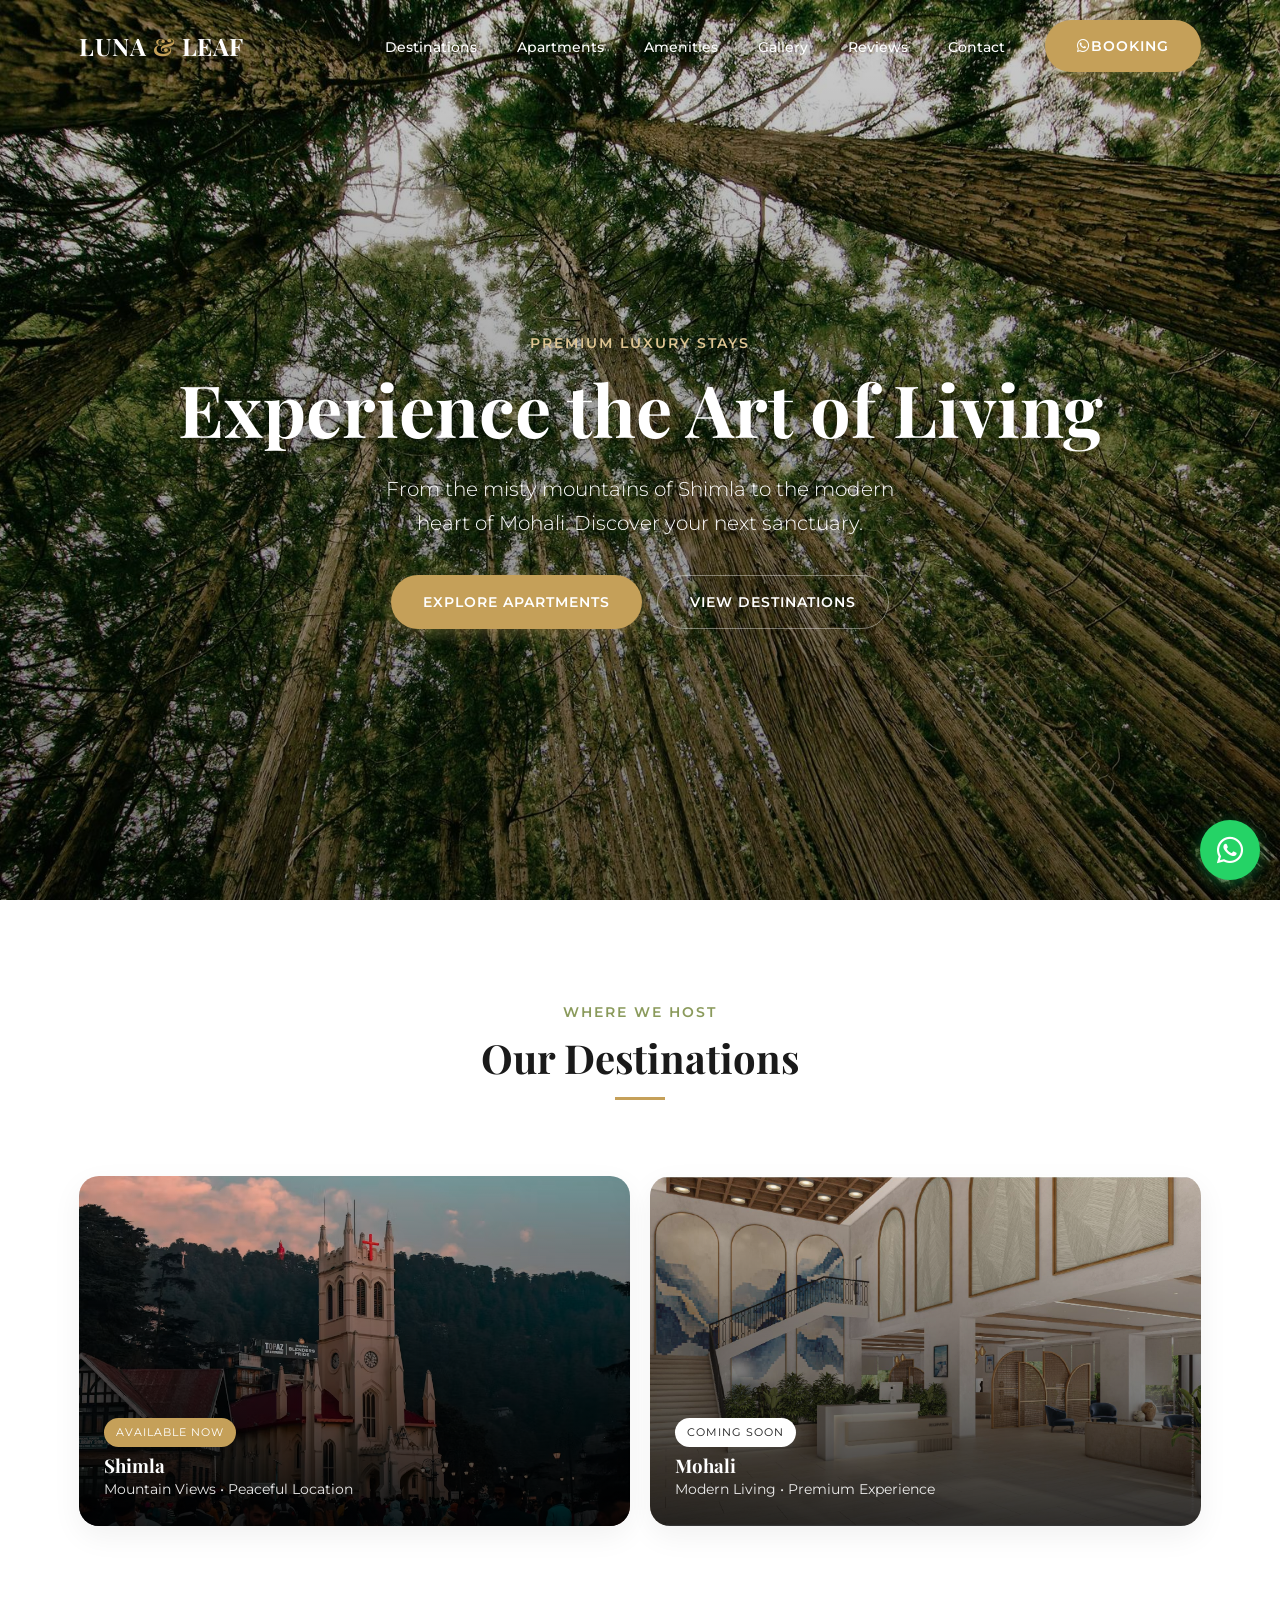
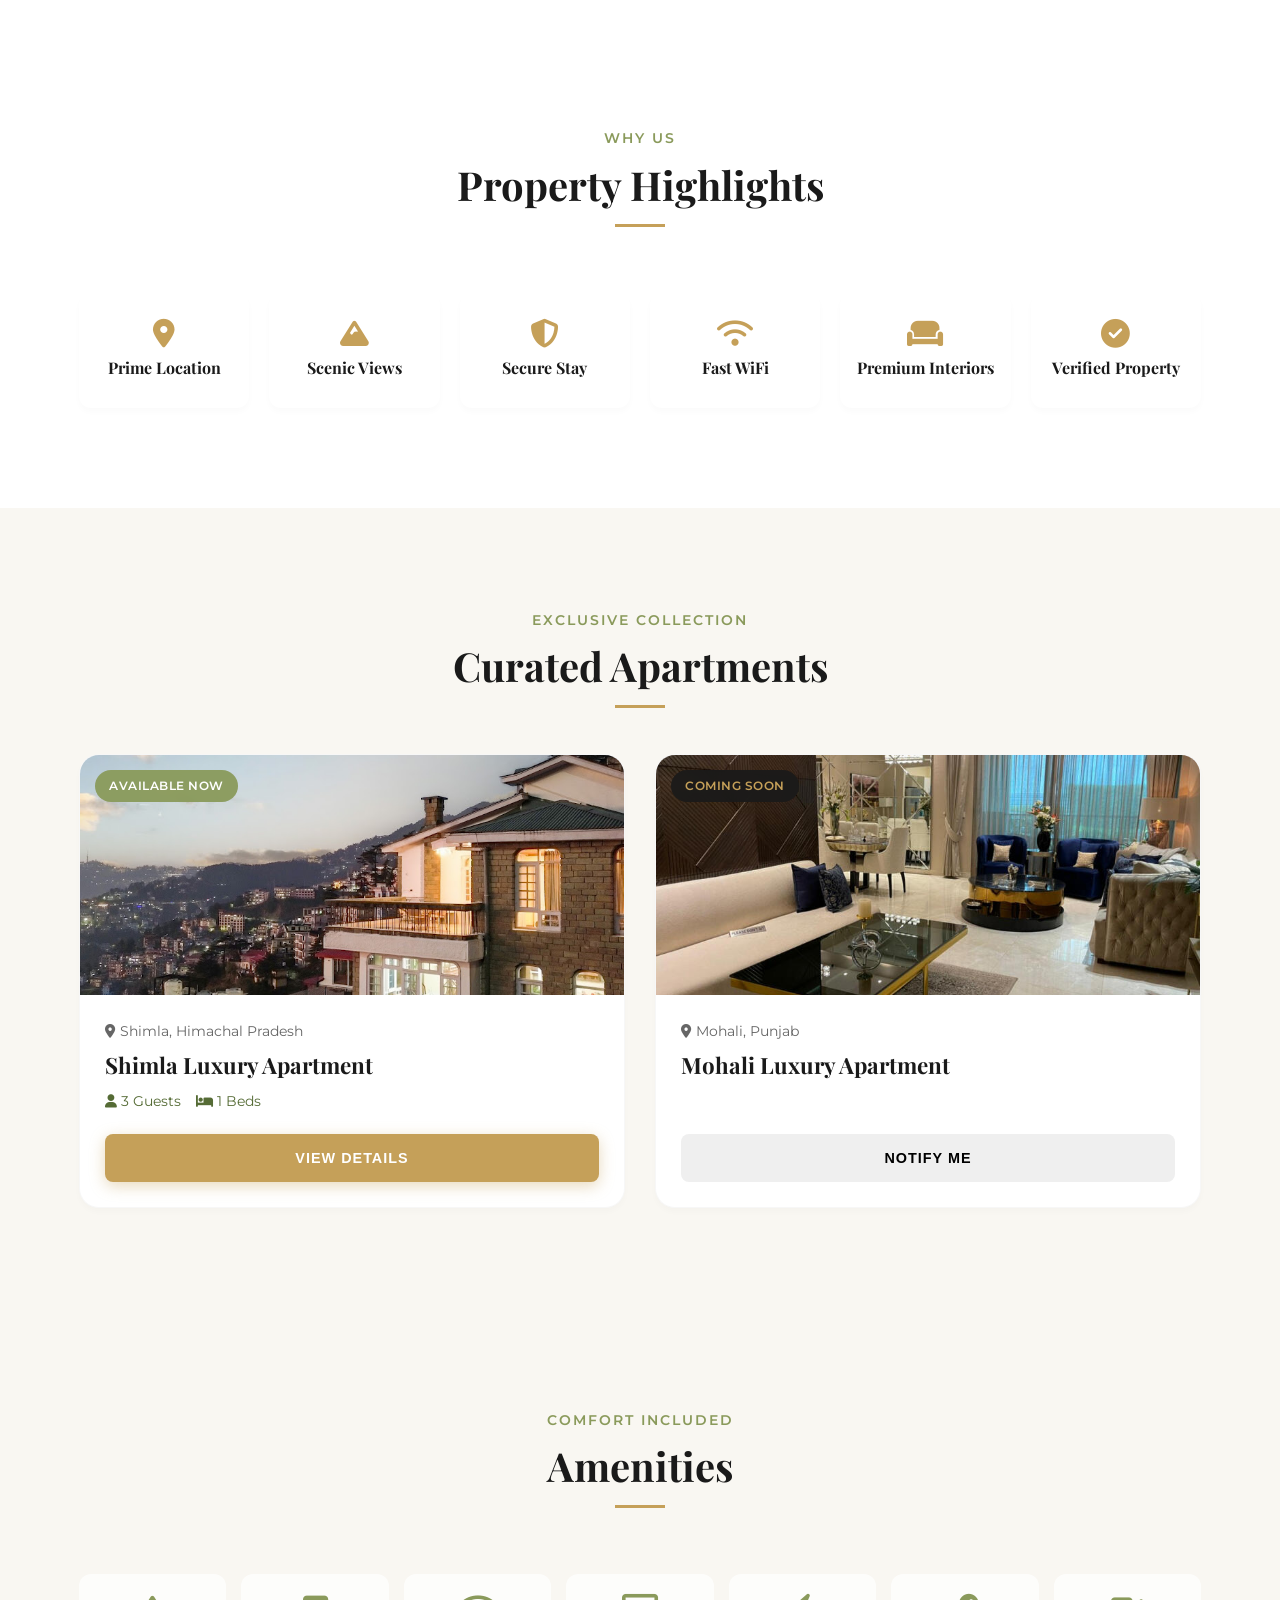
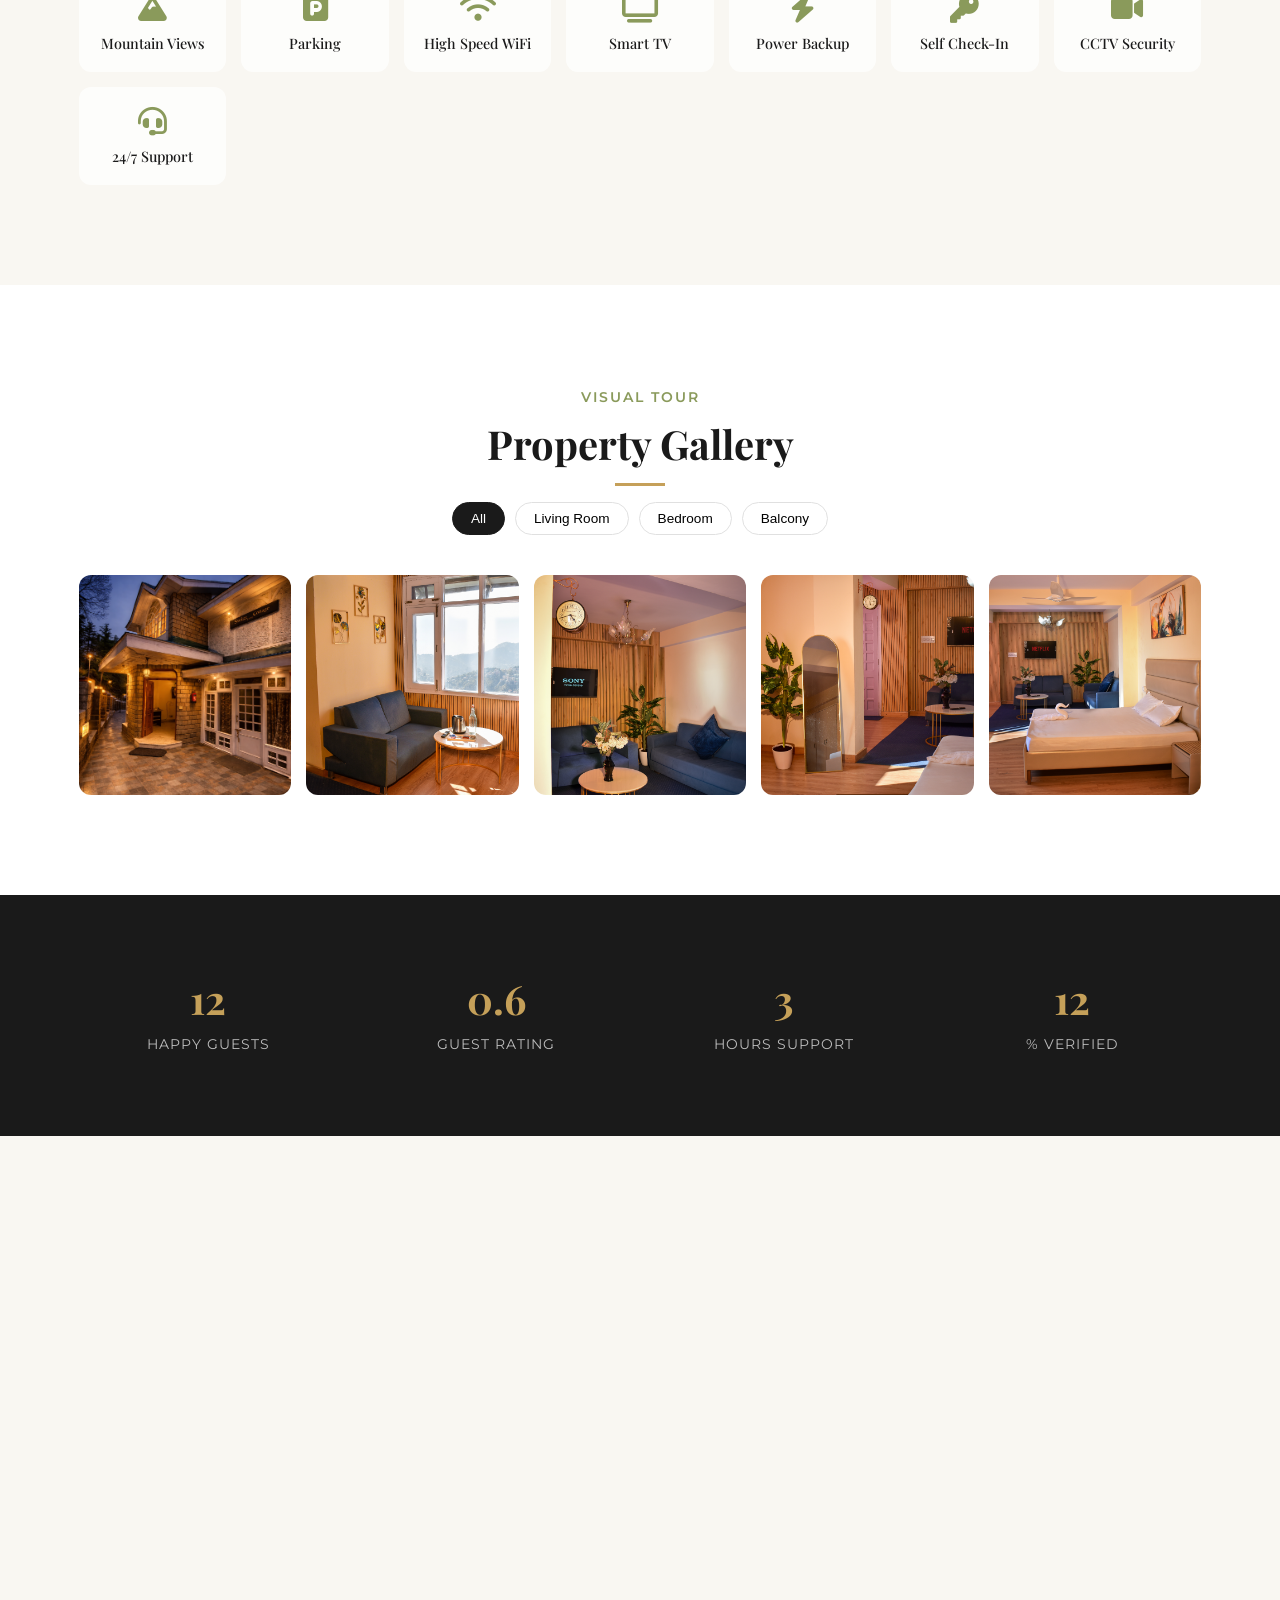
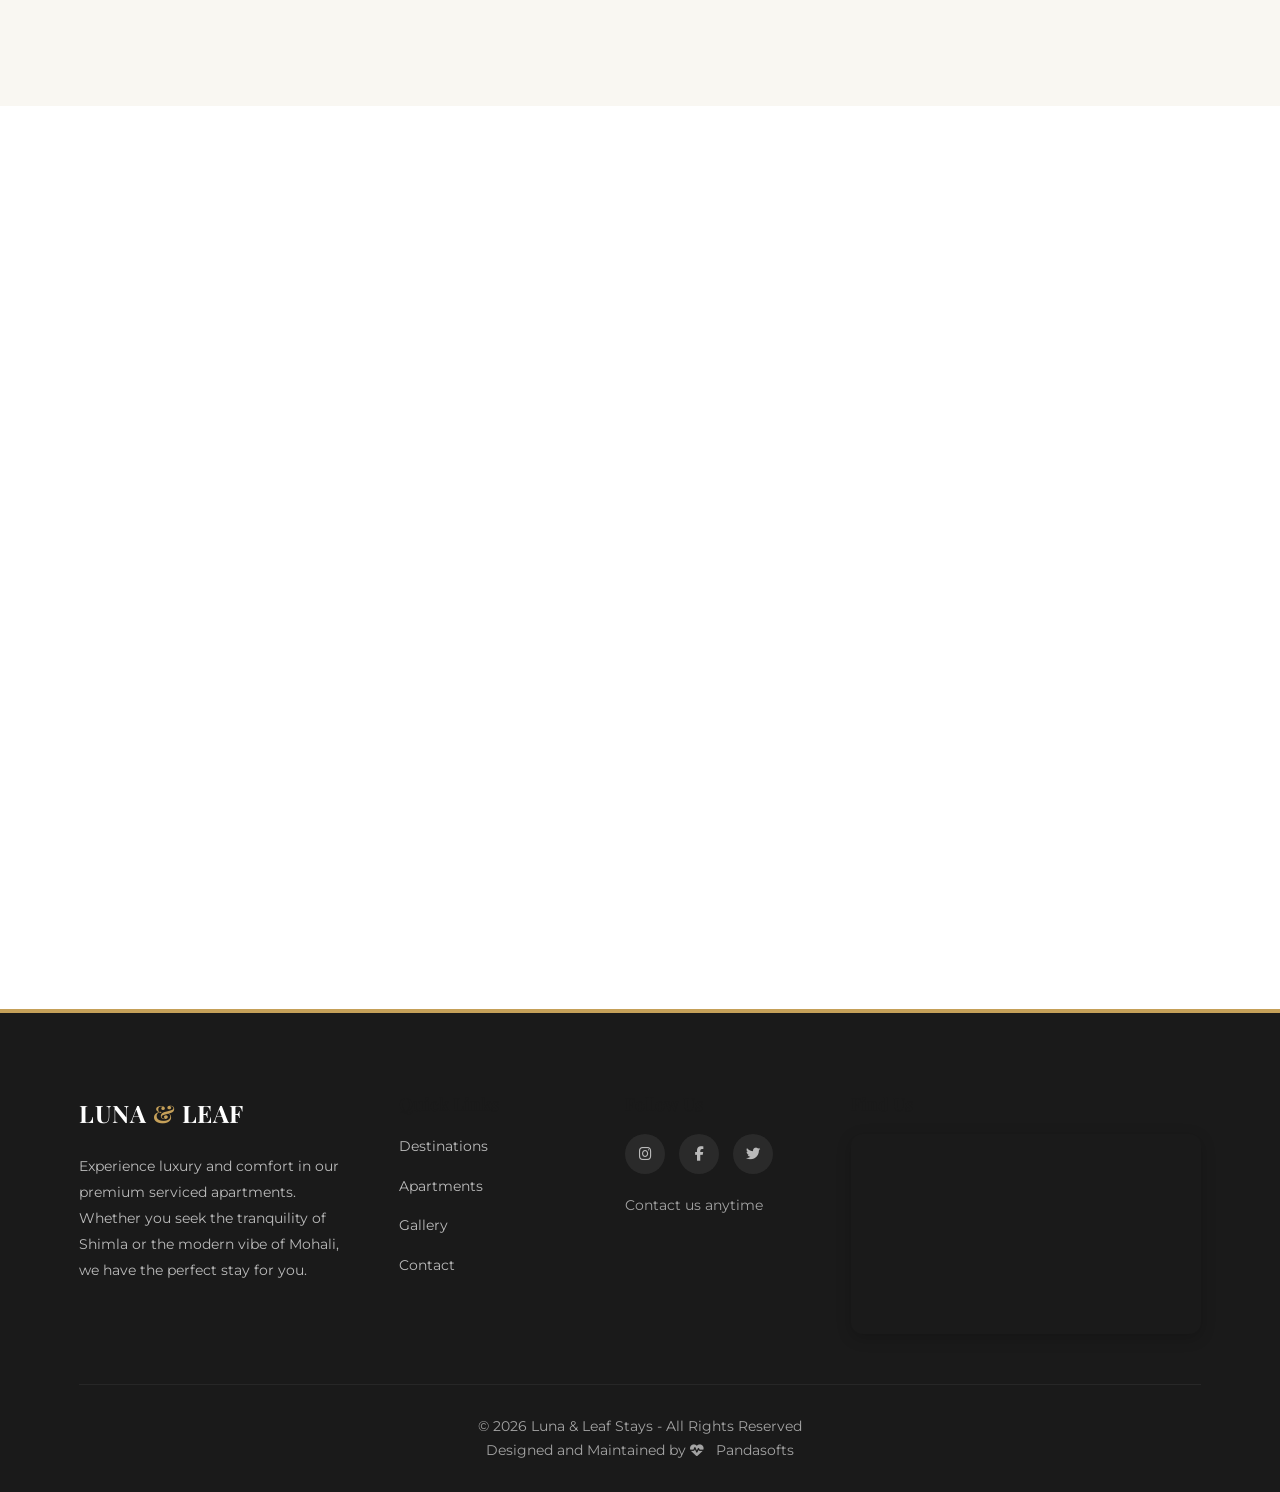
==== commit 79808495: "Update index.html" ====
--- a/index.html
+++ b/index.html
@@ -1375,7 +1375,7 @@
             <div class="gallery-filters">
                 <button class="filter-btn active" data-filter="all">All</button>
                 <button class="filter-btn" data-filter="living">Living Room</button>
-                <button class="filter-btn" data-filter="bedroom">Bedrooms</button>
+                <button class="filter-btn" data-filter="bedroom">Bedroom</button>
                 <button class="filter-btn" data-filter="balcony">Balcony</button>
             </div>
             <div class="gallery-grid" id="gallery-grid"></div>
@@ -1623,7 +1623,7 @@
                 status: "active",
                 image: "6.jpeg",
                 guests: 3,
-                bedrooms: 1,
+                bedroom: 1,
                 description: "Escape to this serene mountain retreat featuring panoramic views of the Himalayas. Our Shimla apartment combines rustic charm with modern luxury.",
                 gallery: ["bedroom.jpeg", "2.jpeg", "washroom.jpeg", "living.jpeg"],
                 amenities: ["Mountain Views", "Free Parking", "Smart TV", "Power Backup", "WiFi"]
@@ -1635,7 +1635,7 @@
                 status: "coming-soon",
                 image: "mohali.jpeg",
                 guests: 0,
-                bedrooms: 0,
+                bedroom: 0,
                 description: "Coming soon to the heart of Mohali. Experience modern urban living with state-of-the-art amenities.",
                 gallery: ["mohali.jpeg"],
                 amenities: ["Modern Interiors", "Business Ready", "Gym Access"]
@@ -1676,7 +1676,7 @@
                         <div class="card-content">
                             <div class="location-tag"><i class="fas fa-map-marker-alt"></i> ${apt.location}</div>
                             <h3 class="card-title">${apt.name}</h3>
-                            ${isActive ? `<div class="amenities-preview"><span><i class="fas fa-user"></i> ${apt.guests} Guests</span> <span><i class="fas fa-bed"></i> ${apt.bedrooms} Beds</span></div>` : ''}
+                            ${isActive ? `<div class="amenities-preview"><span><i class="fas fa-user"></i> ${apt.guests} Guests</span> <span><i class="fas fa-bed"></i> ${apt.bedroom} Beds</span></div>` : ''}
                             <div class="card-btn-wrapper">
                                 <button class="btn ${isActive ? 'btn-primary' : 'btn-dark'}" style="width: 100%; border-radius: 8px;" ${btnAction}>${btnText}</button>
                             </div>
@@ -1735,7 +1735,7 @@
             document.getElementById('modalTitle').textContent = currentApt.name;
             document.getElementById('modalLocation').textContent = currentApt.location;
             document.getElementById('modalGuests').innerHTML = `<i class="fas fa-user"></i> ${currentApt.guests} Guests`;
-            document.getElementById('modalBeds').innerHTML = `<i class="fas fa-bed"></i> ${currentApt.bedrooms} Bedrooms`;
+            document.getElementById('modalBeds').innerHTML = `<i class="fas fa-bed"></i> ${currentApt.bedroom} Bedroom`;
             document.getElementById('modalDesc').textContent = currentApt.description;
             document.getElementById('modalAmenities').innerHTML = currentApt.amenities.map(am => `<li><i class="fas fa-check"></i> ${am}</li>`).join('');
         }
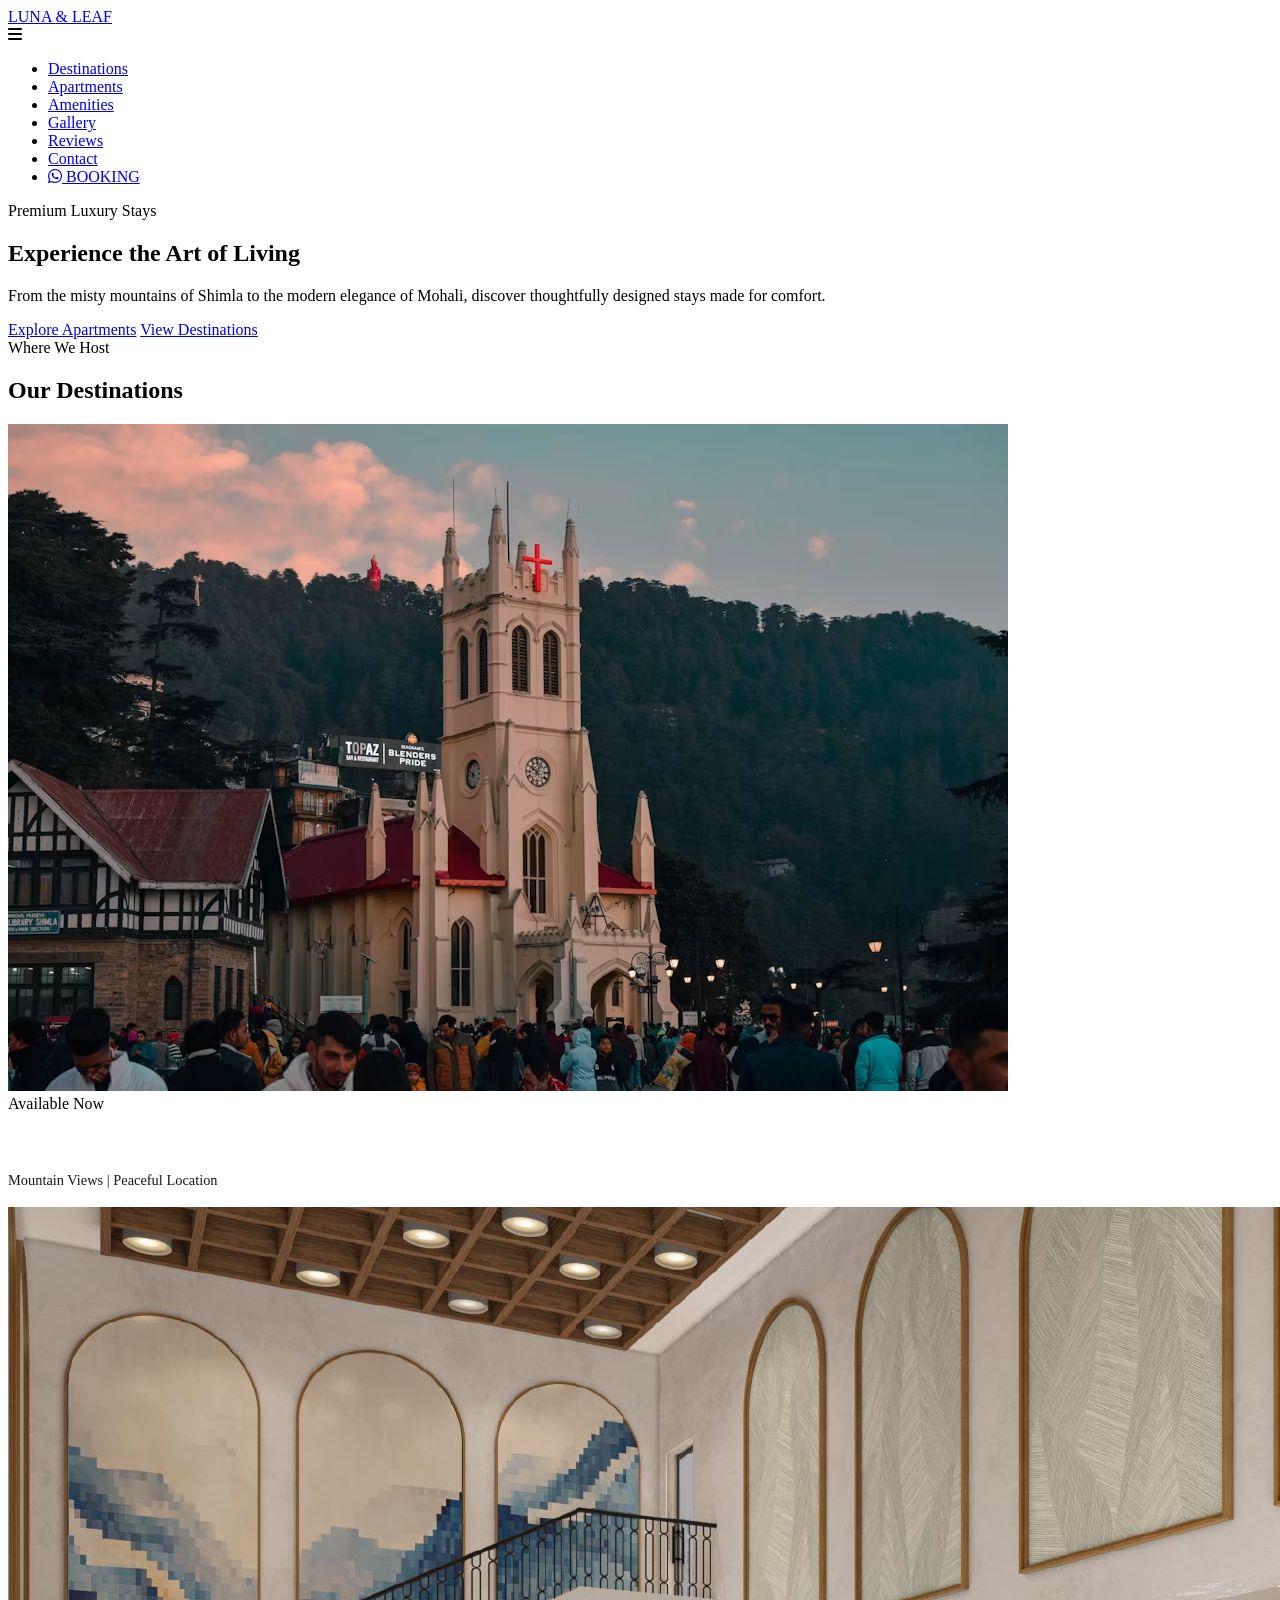
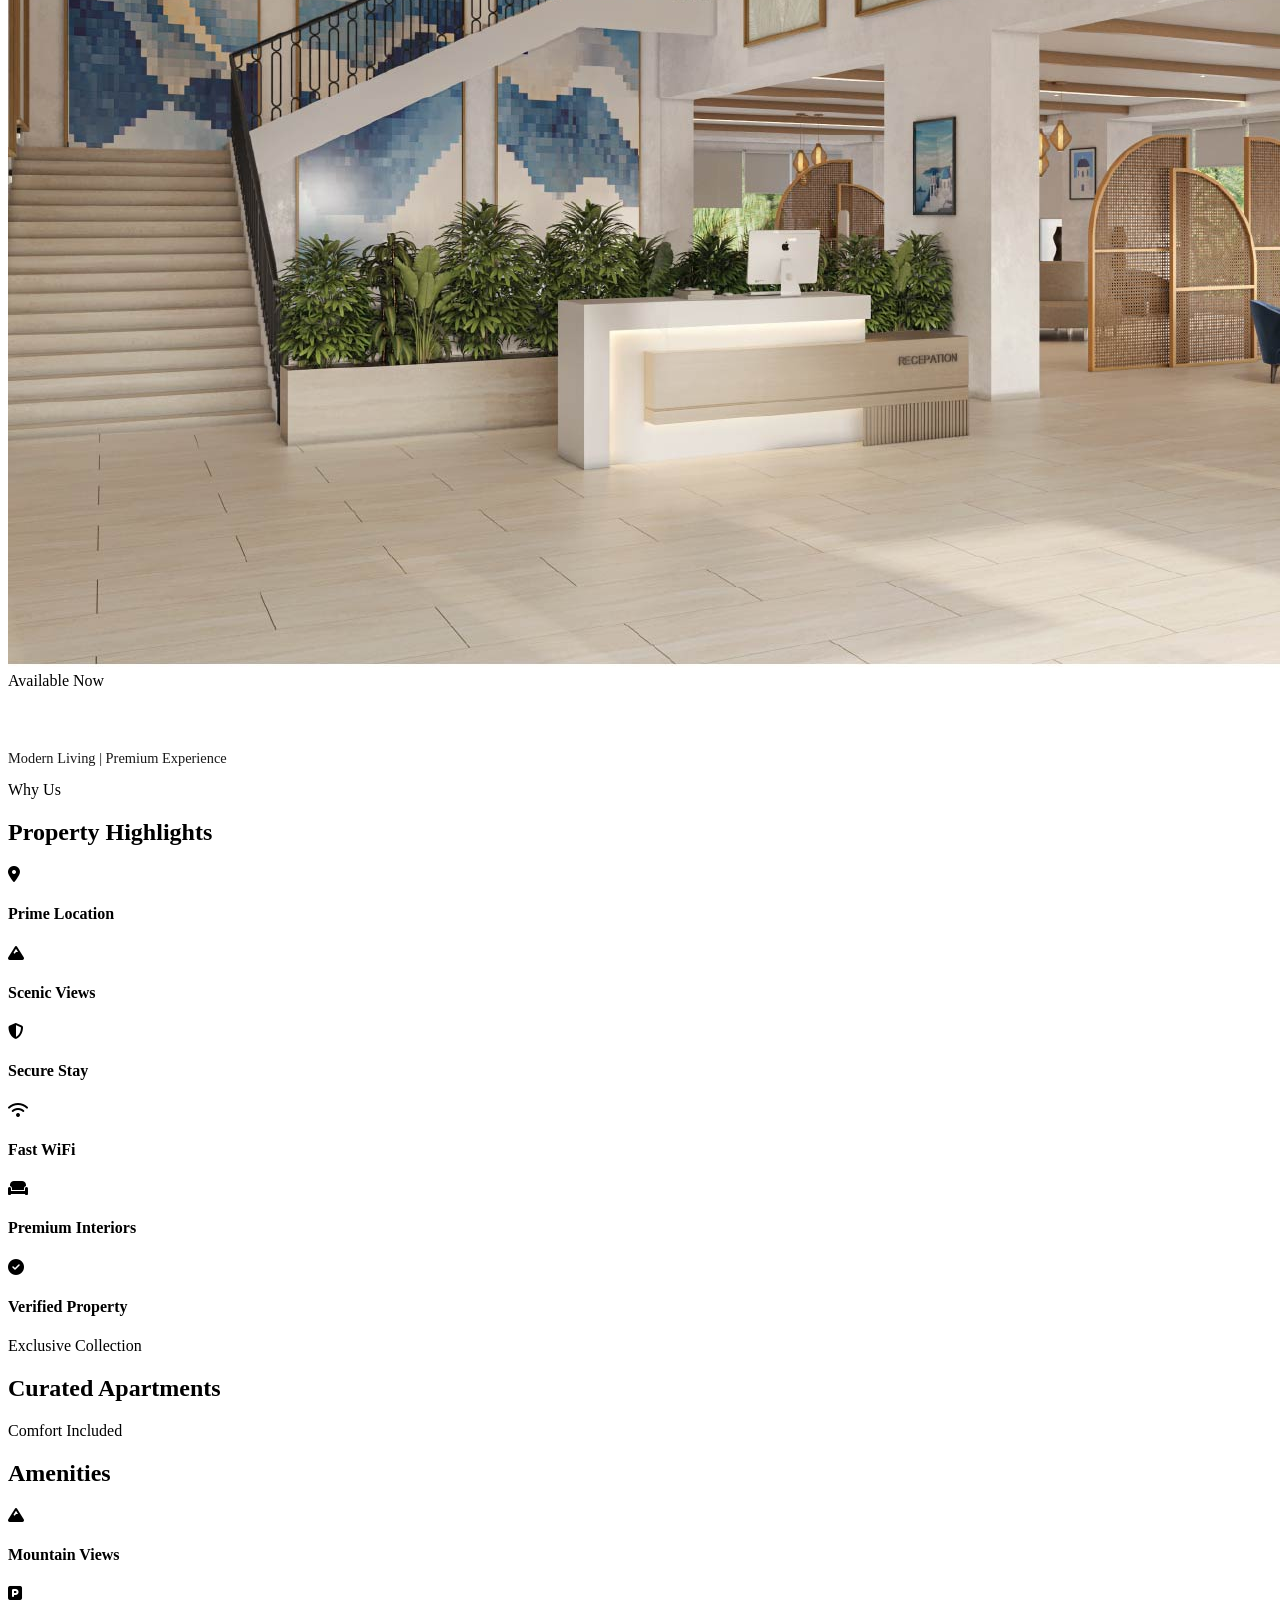
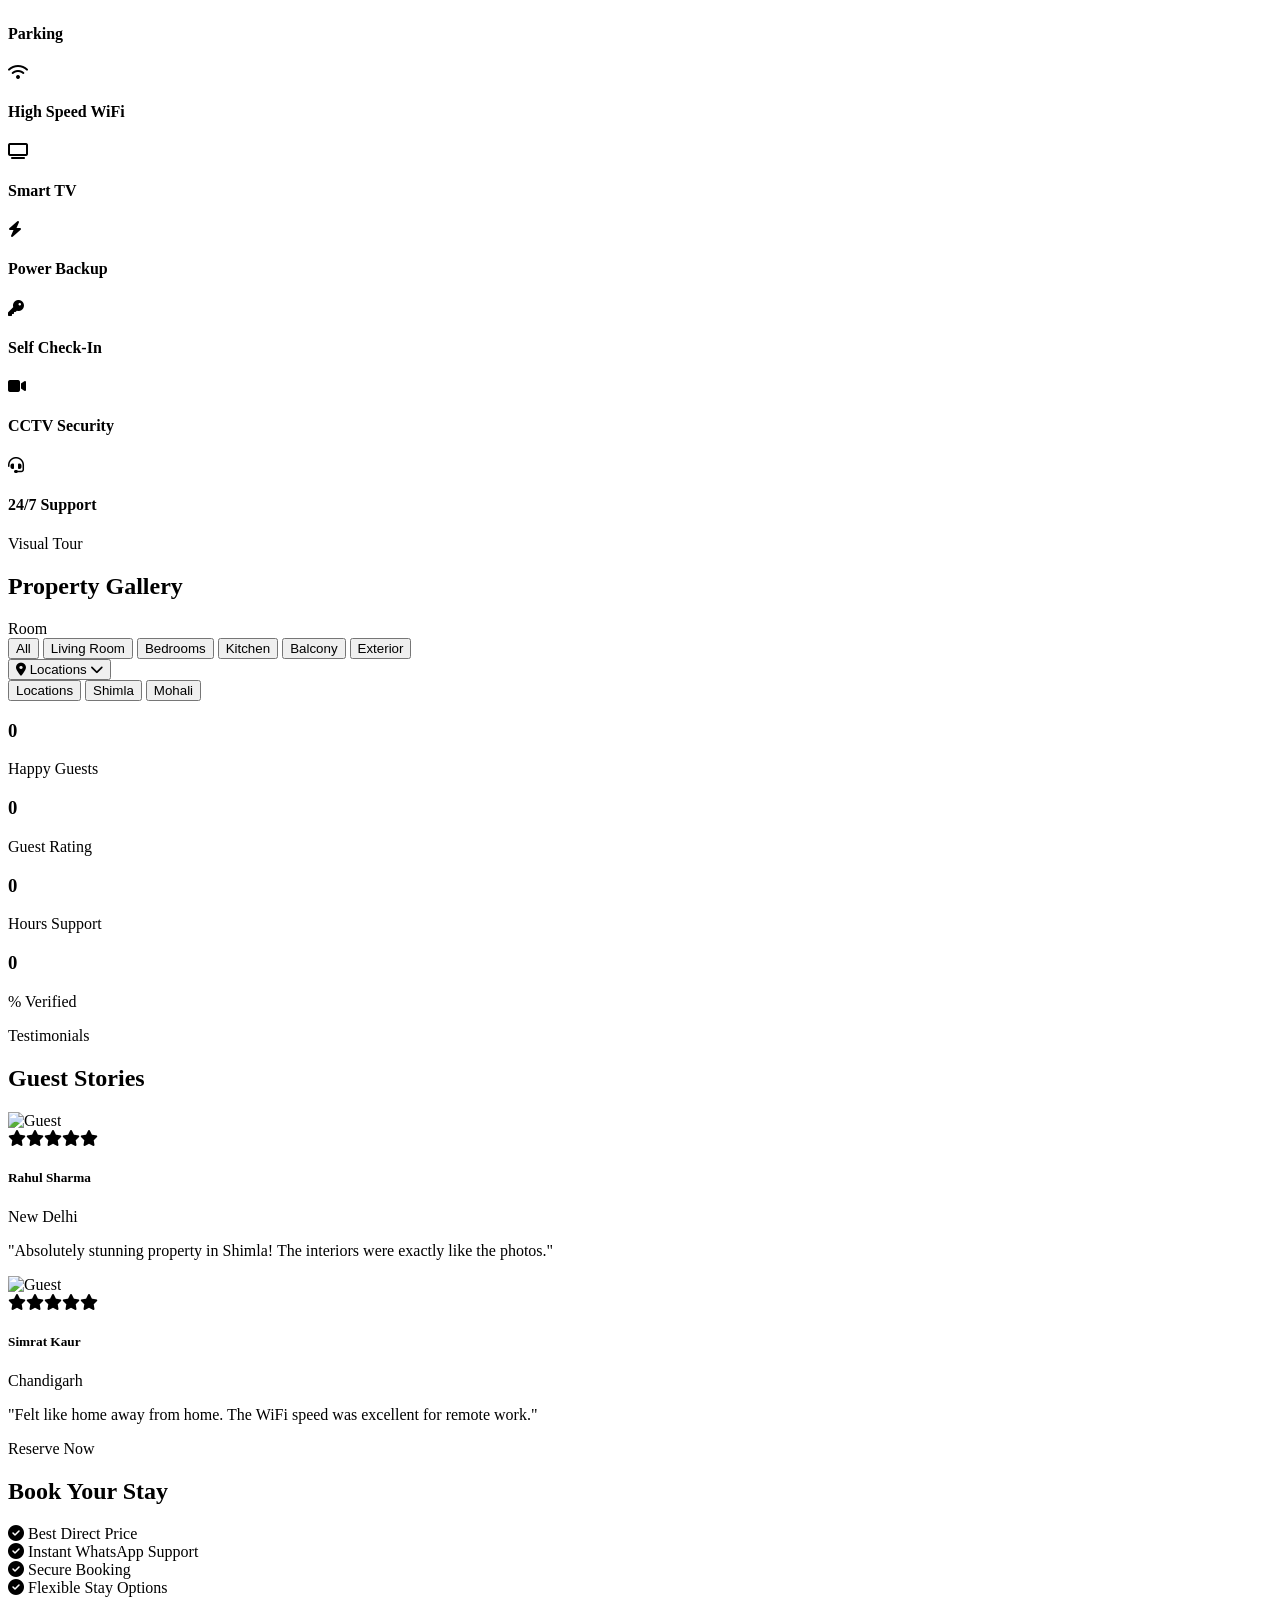
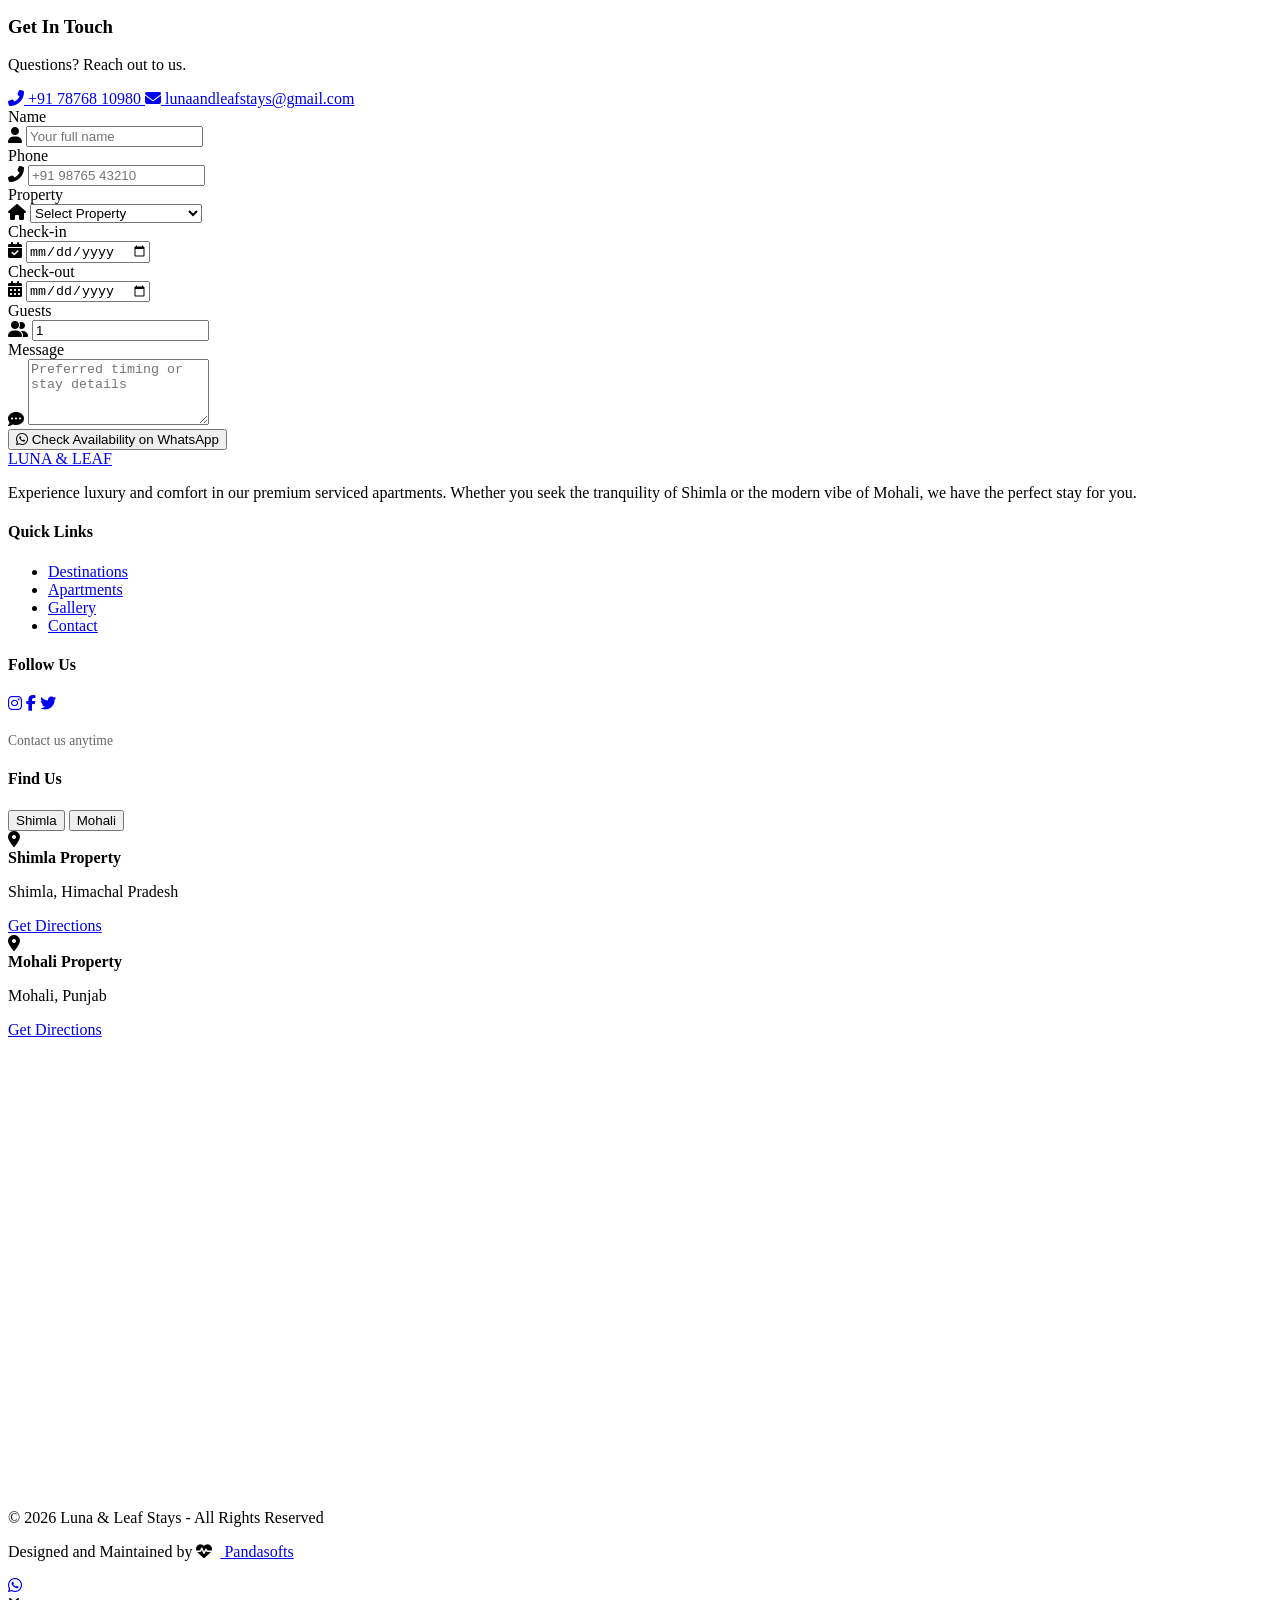
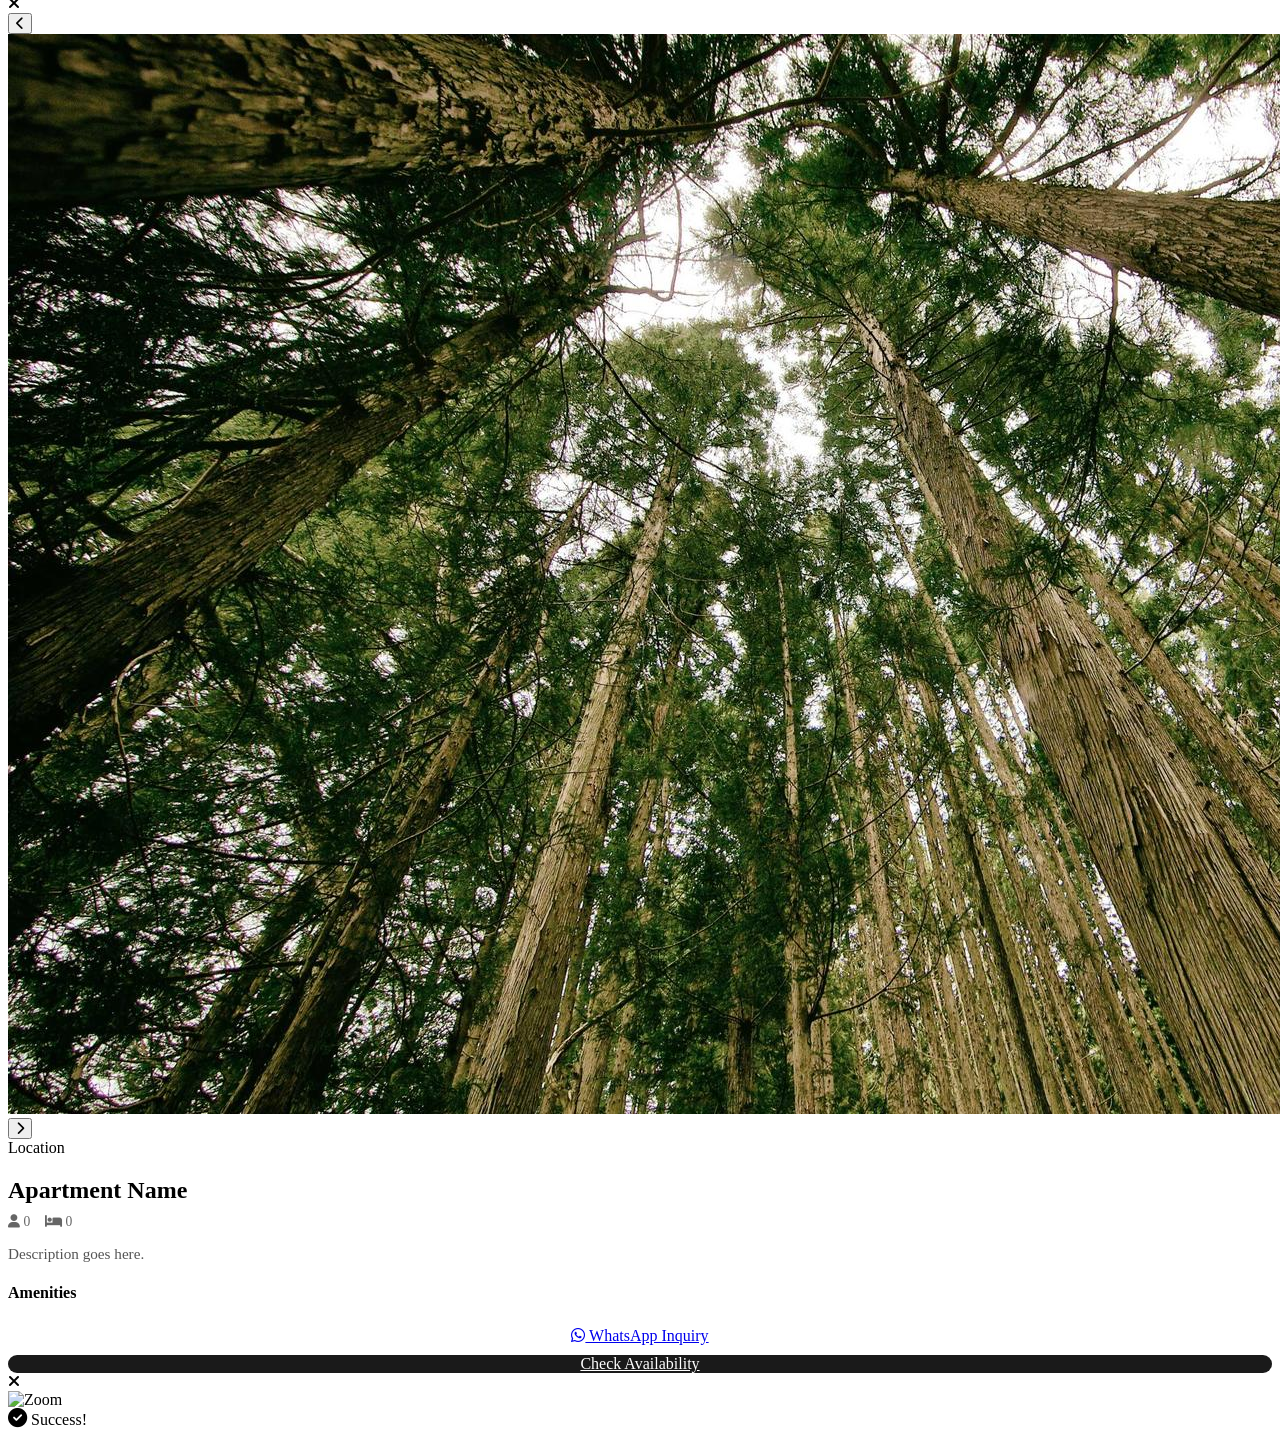
==== commit 2486d3b6: "Update index.html" ====
--- a/index.html
+++ b/index.html
@@ -3,13 +3,31 @@
 
 <head>
     <meta charset="UTF-8">
-    <meta name="viewport" content="width=device-width, initial-scale=1.0, maximum-scale=1.0, user-scalable=no">
-    <meta name="description" content="LUNA & LEAF STAYS - Premium Luxury Apartments.">
-    <title>LUNA & LEAF  | Luxury Serviced Apartments</title>
+    <meta name="viewport" content="width=device-width, initial-scale=1.0">
+    <meta name="description"
+        content="Book luxury serviced apartments in Shimla and Mohali with Luna & Leaf Stays. Premium mountain views, modern interiors, free WiFi, secure booking and best direct prices.">
+    <meta name="keywords"
+        content="Luxury Apartments Shimla, Luxury Stay Shimla, Serviced Apartments Mohali, Vacation Rental Shimla, Homestay Shimla, Luna and Leaf Stays">
+    <title>Luna & Leafs Stays | Best Airbnb & Luxury Stay in Shimla </title>
+
+    <meta name="description"
+        content="Book premium luxury serviced apartments in Shimla and Mohali with Luna & Leaf Stays. Mountain views, fast WiFi, parking, secure stay and WhatsApp booking.">
+
+    <meta name="keywords"
+        content="luxury serviced apartments Shimla, Shimla apartment stay, luxury stays Shimla, Mohali serviced apartments, Luna and Leaf Stays, holiday apartment Shimla">
+
+    <link rel="canonical" href="https://www.lunaandleaf.in/">
+
+    <meta property="og:title" content="Luna & Leaf Stays | Luxury Serviced Apartments">
+    <meta property="og:description" content="Premium luxury apartments in Shimla and Mohali. Book direct on WhatsApp.">
+    <meta property="og:url" content="https://www.lunaandleaf.in/">
+    <meta property="og:type" content="website">
+    <meta property="og:image" content="https://www.lunaandleaf.in/img/shimla.avif">
     <link rel="icon" type="image/png" href="favicon.png">
     <!-- Google Fonts -->
     <link rel="preconnect" href="https://fonts.googleapis.com">
     <link rel="preconnect" href="https://fonts.gstatic.com" crossorigin>
+    <link rel="canonical" href="https://lunaandleaf.in/">
     <link
         href="https://fonts.googleapis.com/css2?family=Montserrat:wght@300;400;500;600&family=Playfair+Display:ital,wght@0,400;0,500;0,600;0,700;1,400&display=swap"
         rel="stylesheet">
@@ -17,1195 +35,28 @@
     <!-- FontAwesome -->
     <link rel="stylesheet" href="https://cdnjs.cloudflare.com/ajax/libs/font-awesome/6.4.0/css/all.min.css">
 
-    <style>
-        /* --- CSS VARIABLES & RESET --- */
-        :root {
-            --color-white: #FFFFFF;
-            --color-sage: #8A9A5B;
-            --color-sage-dark: #556b35;
-            --color-beige: #F9F7F2;
-            --color-charcoal: #1a1a1a;
-            --color-gold: #C5A059;
-            --color-gold-light: #dfc693;
-            --color-gray-light: #f4f4f4;
-            --color-text-muted: #666666;
-            --font-heading: 'Playfair Display', serif;
-            --font-body: 'Montserrat', sans-serif;
-
-            /* Modern Soft Shadows */
-            --shadow-sm: 0 4px 6px rgba(0, 0, 0, 0.02);
-            --shadow-md: 0 10px 30px rgba(0, 0, 0, 0.06);
-            --shadow-lg: 0 20px 50px rgba(0, 0, 0, 0.1);
-            --shadow-gold: 0 10px 30px rgba(197, 160, 89, 0.2);
-
-            --radius-md: 12px;
-            --radius-lg: 20px;
-            --transition: all 0.4s cubic-bezier(0.16, 1, 0.3, 1);
-            /* Smooth iOS-like easing */
-        }
-
-        * {
-            margin: 0;
-            padding: 0;
-            box-sizing: border-box;
-            -webkit-tap-highlight-color: transparent;
-        }
-
-        html {
-            scroll-behavior: smooth;
-        }
-
-        body {
-            font-family: var(--font-body);
-            color: var(--color-charcoal);
-            background-color: var(--color-white);
-            line-height: 1.7;
-            overflow-x: hidden;
-            font-size: 16px;
-            /* Base size */
-        }
-
-        /* Fluid Typography */
-        h1,
-        h2,
-        h3,
-        h4,
-        h5,
-        h6 {
-            font-family: var(--font-heading);
-            color: var(--color-charcoal);
-            font-weight: 700;
-            line-height: 1.2;
-        }
-
-        a {
-            text-decoration: none;
-            color: inherit;
-            transition: var(--transition);
-        }
-
-        ul {
-            list-style: none;
-        }
-
-        img {
-            max-width: 100%;
-            display: block;
-            object-fit: cover;
-        }
-
-        /* --- UTILITIES --- */
-        .container {
-            width: 90%;
-            max-width: 1280px;
-            margin: 0 auto;
-            padding: 0 15px;
-        }
-
-        .section-padding {
-            padding: clamp(60px, 8vw, 100px) 0;
-        }
-
-        .bg-beige {
-            background-color: var(--color-beige);
-        }
-
-        .text-center {
-            text-align: center;
-        }
-
-        .section-title {
-            font-size: clamp(1.8rem, 4vw, 2.5rem);
-            margin-bottom: 1rem;
-            position: relative;
-            display: inline-block;
-        }
-
-        .section-title::after {
-            content: '';
-            display: block;
-            width: 50px;
-            height: 3px;
-            background-color: var(--color-gold);
-            margin: 15px auto 0;
-        }
-
-        .section-subtitle {
-            color: var(--color-sage);
-            text-transform: uppercase;
-            letter-spacing: 2px;
-            font-size: 0.90rem;
-            font-weight: 600;
-            margin-bottom: 10px;
-            display: block;
-        }
-
-        /* --- BUTTONS (Touch Optimized) --- */
-        .btn {
-            display: inline-flex;
-            align-items: center;
-            justify-content: center;
-            padding: 14px 32px;
-            font-size: 0.9rem;
-            font-weight: 600;
-            text-transform: uppercase;
-            letter-spacing: 1px;
-            border-radius: 50px;
-            /* Pill shape looks more modern */
-            cursor: pointer;
-            transition: var(--transition);
-            border: none;
-            min-height: 48px;
-            /* Mobile touch target */
-        }
-
-        .btn:active {
-            transform: scale(0.96);
-        }
-
-        .btn-primary {
-            background-color: var(--color-gold);
-            color: var(--color-white);
-            box-shadow: 0 4px 15px rgba(197, 160, 89, 0.4);
-        }
-
-        .btn-primary:hover {
-            background-color: var(--color-charcoal);
-            transform: translateY(-2px);
-        }
-
-        .btn-outline {
-            background-color: transparent;
-            border: 1px solid rgba(255, 255, 255, 0.4);
-            color: var(--color-white);
-            backdrop-filter: blur(5px);
-        }
-
-        .btn-outline:hover {
-            background-color: var(--color-white);
-            color: var(--color-charcoal);
-            border-color: var(--color-white);
-        }
-
-        /* --- NAVIGATION --- */
-        .navbar {
-            position: fixed;
-            top: 0;
-            left: 0;
-            width: 100%;
-            z-index: 1000;
-            transition: var(--transition);
-            padding: 20px 0;
-        }
-
-        .navbar.scrolled {
-            background-color: rgba(255, 255, 255, 0.95);
-            backdrop-filter: blur(12px);
-            -webkit-backdrop-filter: blur(12px);
-            box-shadow: var(--shadow-sm);
-            padding: 12px 0;
-        }
-
-        .nav-container {
-            display: flex;
-            justify-content: space-between;
-            align-items: center;
-        }
-
-        .logo {
-            font-family: var(--font-heading);
-            font-size: 1.5rem;
-            font-weight: 700;
-            color: var(--color-white);
-            letter-spacing: 0.5px;
-            z-index: 1002;
-            /* Above mobile menu */
-        }
-
-        .navbar.scrolled .logo {
-            color: var(--color-charcoal);
-        }
-
-        .logo span {
-            color: var(--color-gold);
-        }
-
-        /* Desktop Menu */
-        .nav-menu {
-            display: flex;
-            gap: 40px;
-            align-items: center;
-        }
-
-        .nav-link {
-            color: var(--color-white);
-            font-size: 0.9rem;
-            font-weight: 500;
-            position: relative;
-        }
-
-        .navbar.scrolled .nav-link {
-            color: var(--color-charcoal);
-        }
-
-        .nav-link::after {
-            content: '';
-            position: absolute;
-            bottom: -4px;
-            left: 0;
-            width: 0;
-            height: 2px;
-            background-color: var(--color-gold);
-            transition: width 0.3s ease;
-        }
-
-        .nav-link:hover::after {
-            width: 100%;
-        }
-
-        /* Mobile Hamburger */
-        .hamburger {
-            display: none;
-            cursor: pointer;
-            color: var(--color-white);
-            font-size: 1.5rem;
-            z-index: 1002;
-        }
-
-        .navbar.scrolled .hamburger {
-            color: var(--color-charcoal);
-        }
-
-        /* --- HERO SECTION --- */
-        .hero {
-            height: 100vh;
-            /* Better for mobile address bars */
-            min-height: 600px;
-            background: linear-gradient(rgba(0, 0, 0, 0.2), rgba(0, 0, 0, 0.5)), url('tree.jpg') no-repeat center center/cover;
-            display: flex;
-            align-items: center;
-            justify-content: center;
-            text-align: center;
-            color: var(--color-white);
-            padding-top: 60px;
-            position: relative;
-        }
-
-        .hero-content h1 {
-            font-size: clamp(2.5rem, 6vw, 4.5rem);
-            color: var(--color-white);
-            margin-bottom: 20px;
-            opacity: 0;
-            animation: fadeInUp 1s ease forwards;
-            text-shadow: 0 2px 10px rgba(0, 0, 0, 0.2);
-        }
-
-        .hero-content p {
-            font-size: clamp(1rem, 2vw, 1.25rem);
-            margin-bottom: 35px;
-            font-weight: 300;
-            max-width: 600px;
-            margin-left: auto;
-            margin-right: auto;
-            opacity: 0;
-            animation: fadeInUp 1s ease 0.3s forwards;
-            padding: 0 20px;
-        }
-
-        .hero-btns {
-            opacity: 0;
-            animation: fadeInUp 1s ease 0.6s forwards;
-            display: flex;
-            gap: 15px;
-            justify-content: center;
-            flex-wrap: wrap;
-            padding: 0 20px;
-        }
-
-        /* --- DESTINATIONS --- */
-        .destinations-grid {
-            display: grid;
-            grid-template-columns: 1fr 1fr;
-            gap: 20px;
-            margin-top: 60px;
-        }
-
-        .destination-card {
-            position: relative;
-            height: 350px;
-            border-radius: var(--radius-lg);
-            overflow: hidden;
-            cursor: pointer;
-            box-shadow: var(--shadow-md);
-        }
-
-        .destination-bg {
-            width: 100%;
-            height: 100%;
-            transition: transform 0.7s ease;
-        }
-
-        .destination-card:hover .destination-bg {
-            transform: scale(1.05);
-        }
-
-        .destination-overlay {
-            position: absolute;
-            inset: 0;
-            background: linear-gradient(to top, rgba(0, 0, 0, 0.8), transparent);
-            display: flex;
-            flex-direction: column;
-            justify-content: flex-end;
-            padding: 25px;
-            color: var(--color-white);
-        }
-
-        .destination-badge {
-            background-color: var(--color-gold);
-            color: var(--color-white);
-            padding: 5px 12px;
-            font-size: 0.7rem;
-            text-transform: uppercase;
-            letter-spacing: 1px;
-            border-radius: 50px;
-            margin-bottom: 8px;
-            align-self: flex-start;
-        }
-
-        /* --- APARTMENTS --- */
-        .apartment-grid {
-            display: grid;
-            grid-template-columns: repeat(auto-fit, minmax(320px, 1fr));
-            gap: 30px;
-            margin-top: 30px;
-        }
-
-        .apartment-card {
-            background: var(--color-white);
-            border-radius: var(--radius-lg);
-            overflow: hidden;
-            box-shadow: var(--shadow-sm);
-            transition: var(--transition);
-            position: relative;
-            border: 1px solid rgba(0, 0, 0, 0.03);
-            display: flex;
-            flex-direction: column;
-        }
-
-        .apartment-card:hover {
-            transform: translateY(-8px);
-            box-shadow: var(--shadow-lg);
-        }
-
-        .card-image {
-            height: 240px;
-            width: 100%;
-            overflow: hidden;
-            position: relative;
-        }
-
-        .card-image img {
-            width: 100%;
-            height: 100%;
-            transition: transform 0.6s ease;
-        }
-
-        .apartment-card:hover .card-image img {
-            transform: scale(1.05);
-        }
-
-        .status-badge {
-            position: absolute;
-            top: 15px;
-            left: 15px;
-            padding: 6px 14px;
-            border-radius: 50px;
-            font-size: 0.75rem;
-            font-weight: 600;
-            text-transform: uppercase;
-            letter-spacing: 0.5px;
-            backdrop-filter: blur(4px);
-        }
-
-        .status-active {
-            background-color: rgba(138, 154, 91, 0.95);
-            color: white;
-        }
-
-        .status-soon {
-            background-color: rgba(26, 26, 26, 0.9);
-            color: var(--color-gold);
-        }
-
-        .card-content {
-            padding: 25px;
-            flex-grow: 1;
-            display: flex;
-            flex-direction: column;
-        }
-
-        .location-tag {
-            color: var(--color-text-muted);
-            font-size: 0.85rem;
-            margin-bottom: 8px;
-            display: flex;
-            align-items: center;
-            gap: 5px;
-        }
-
-        .card-title {
-            font-size: 1.4rem;
-            margin-bottom: 12px;
-        }
-
-        .amenities-preview {
-            display: flex;
-            gap: 15px;
-            margin-bottom: 20px;
-            color: var(--color-sage-dark);
-            font-size: 0.85rem;
-        }
-
-        .card-btn-wrapper {
-            margin-top: auto;
-        }
-
-        /* --- HIGHLIGHTS --- */
-        .highlights-grid {
-            display: grid;
-            grid-template-columns: repeat(auto-fit, minmax(150px, 1fr));
-            gap: 20px;
-            margin-top: 50px;
-        }
-
-        .highlight-card {
-            background: var(--color-white);
-            padding: 25px 15px;
-            border-radius: var(--radius-md);
-            box-shadow: var(--shadow-sm);
-            text-align: center;
-            transition: var(--transition);
-            border: 1px solid transparent;
-        }
-
-        .highlight-card:hover {
-            transform: translateY(-5px);
-            border-color: var(--color-gold-light);
-            box-shadow: var(--shadow-gold);
-        }
-
-        .highlight-icon {
-            font-size: 1.8rem;
-            color: var(--color-gold);
-            margin-bottom: 10px;
-        }
-
-        .highlight-card h4 {
-            font-size: 1rem;
-            margin-bottom: 5px;
-        }
-
-        /* --- AMENITIES --- */
-        .amenities-grid {
-            display: grid;
-            grid-template-columns: repeat(auto-fill, minmax(140px, 1fr));
-            gap: 15px;
-            margin-top: 50px;
-        }
-
-        .amenity-item {
-            background: rgba(255, 255, 255, 0.7);
-            padding: 20px;
-            border-radius: var(--radius-md);
-            display: flex;
-            flex-direction: column;
-            align-items: center;
-            text-align: center;
-            transition: var(--transition);
-        }
-
-        .amenity-item:hover {
-            background: white;
-            box-shadow: var(--shadow-md);
-        }
-
-        .amenity-icon {
-            font-size: 1.8rem;
-            color: var(--color-sage);
-            margin-bottom: 12px;
-        }
-
-        .amenity-item h4 {
-            font-size: 0.9rem;
-            font-weight: 500;
-        }
-
-        /* --- GALLERY --- */
-        .gallery-filters {
-            display: flex;
-            justify-content: center;
-            gap: 10px;
-            margin-bottom: 40px;
-            flex-wrap: wrap;
-        }
-
-        .filter-btn {
-            padding: 8px 18px;
-            border: 1px solid #e0e0e0;
-            background: white;
-            border-radius: 30px;
-            cursor: pointer;
-            font-size: 0.85rem;
-            transition: var(--transition);
-        }
-
-        .filter-btn.active,
-        .filter-btn:hover {
-            background-color: var(--color-charcoal);
-            color: var(--color-white);
-            border-color: var(--color-charcoal);
-        }
-
-        .gallery-grid {
-            display: grid;
-            grid-template-columns: repeat(auto-fill, minmax(200px, 1fr));
-            gap: 15px;
-        }
-
-        .gallery-item {
-            height: 220px;
-            border-radius: var(--radius-md);
-            overflow: hidden;
-            cursor: pointer;
-            position: relative;
-        }
-
-        .gallery-item img {
-            width: 100%;
-            height: 100%;
-            transition: transform 0.5s;
-        }
-
-        .gallery-item:hover img {
-            transform: scale(1.05);
-        }
-
-        .gallery-item.hidden {
-            display: none;
-        }
-
-        /* --- STATS --- */
-        .stats-section {
-            background-color: var(--color-charcoal);
-            color: var(--color-white);
-            padding: 80px 0;
-        }
-
-        .stats-grid {
-            display: grid;
-            grid-template-columns: repeat(4, 1fr);
-            gap: 30px;
-            text-align: center;
-        }
-
-        .stat-item h3 {
-            font-size: 2.5rem;
-            color: var(--color-gold);
-            margin-bottom: 10px;
-            font-family: var(--font-heading);
-        }
-
-        .stat-item p {
-            font-size: 0.85rem;
-            text-transform: uppercase;
-            opacity: 0.7;
-            letter-spacing: 1px;
-        }
-
-        /* --- REVIEWS --- */
-        .reviews-grid {
-            display: grid;
-            grid-template-columns: repeat(2, 1fr);
-            gap: 30px;
-            margin-top: 50px;
-        }
-
-        .review-card {
-            background: var(--color-white);
-            padding: 30px;
-            border-radius: var(--radius-lg);
-            box-shadow: var(--shadow-sm);
-            display: flex;
-            gap: 20px;
-            border: 1px solid #f0f0f0;
-            transition: var(--transition);
-        }
-
-        .review-card:hover {
-            box-shadow: var(--shadow-md);
-        }
-
-        .guest-avatar {
-            width: 60px;
-            height: 60px;
-            border-radius: 50%;
-            object-fit: cover;
-            flex-shrink: 0;
-            border: 2px solid var(--color-gold);
-        }
-
-        .review-content h5 {
-            font-size: 1.1rem;
-            margin-bottom: 5px;
-        }
-
-        .review-location {
-            color: var(--color-text-muted);
-            font-size: 0.8rem;
-            margin-bottom: 12px;
-            display: block;
-        }
-
-        .stars {
-            color: var(--color-gold);
-            font-size: 0.85rem;
-            margin-bottom: 10px;
-        }
-
-        .review-text {
-            font-size: 0.9rem;
-            color: #555;
-            font-style: italic;
-        }
-
-        /* --- BENEFITS & CONTACT --- */
-        .benefits-wrapper {
-            background: var(--color-white);
-            padding: 30px;
-            border-radius: var(--radius-lg);
-            box-shadow: var(--shadow-sm);
-            margin-bottom: 50px;
-        }
-
-        .benefits-list {
-            display: flex;
-            flex-wrap: wrap;
-            justify-content: center;
-            gap: 25px;
-        }
-
-        .benefit-item {
-            display: flex;
-            align-items: center;
-            gap: 10px;
-            font-weight: 500;
-            font-size: 0.9rem;
-        }
-
-        .benefit-item i {
-            color: var(--color-sage);
-        }
-
-        .contact-wrapper {
-            display: grid;
-            grid-template-columns: 1fr 1.5fr;
-            gap: 50px;
-            background: white;
-            padding: 40px;
-            border-radius: var(--radius-lg);
-            box-shadow: var(--shadow-md);
-        }
-
-        .form-control {
-            width: 100%;
-            padding: 15px;
-            border: 1px solid #e0e0e0;
-            border-radius: 8px;
-            font-family: var(--font-body);
-            font-size: 1rem;
-            transition: var(--transition);
-            background: #fafafa;
-        }
-
-        .form-control:focus {
-            outline: none;
-            border-color: var(--color-gold);
-            background: white;
-            box-shadow: 0 0 0 3px rgba(197, 160, 89, 0.1);
-        }
-
-        /* --- MODALS --- */
-        .modal-overlay {
-            position: fixed;
-            top: 0;
-            left: 0;
-            width: 100%;
-            height: 100%;
-            background: rgba(0, 0, 0, 0.85);
-            z-index: 2000;
-            display: flex;
-            justify-content: center;
-            align-items: center;
-            opacity: 0;
-            visibility: hidden;
-            transition: opacity 0.3s ease;
-            padding: 0;
-        }
-
-        .modal-overlay.active {
-            opacity: 1;
-            visibility: visible;
-        }
-
-        .modal-content {
-            background: var(--color-white);
-            width: 100%;
-            max-width: 1000px;
-            max-height: 90vh;
-            border-radius: var(--radius-lg);
-            overflow: hidden;
-            display: flex;
-            flex-direction: column;
-            transform: translateY(30px);
-            transition: transform 0.4s cubic-bezier(0.16, 1, 0.3, 1);
-            position: relative;
-        }
-
-        .modal-overlay.active .modal-content {
-            transform: translateY(0);
-        }
-
-        .close-modal {
-            position: absolute;
-            top: 15px;
-            right: 15px;
-            background: rgba(255, 255, 255, 0.9);
-            width: 36px;
-            height: 36px;
-            border-radius: 50%;
-            display: flex;
-            align-items: center;
-            justify-content: center;
-            cursor: pointer;
-            z-index: 10;
-            box-shadow: 0 2px 10px rgba(0, 0, 0, 0.2);
-            font-size: 1.1rem;
-            transition: var(--transition);
-        }
-
-        .close-modal:hover {
-            background: var(--color-gold);
-            color: white;
-        }
-
-        .modal-body {
-            display: grid;
-            grid-template-columns: 1.2fr 0.8fr;
-            height: 100%;
-            overflow-y: auto;
-        }
-
-        .modal-gallery-container {
-            position: relative;
-            background: #000;
-            min-height: 300px;
-        }
-
-        .modal-main-img {
-            width: 100%;
-            height: 100%;
-            object-fit: cover;
-            max-height: 85vh;
-        }
-
-        .modal-gallery-btn {
-            position: absolute;
-            top: 50%;
-            transform: translateY(-50%);
-            background: rgba(255, 255, 255, 0.9);
-            color: #000;
-            border: none;
-            width: 40px;
-            height: 40px;
-            border-radius: 50%;
-            cursor: pointer;
-            z-index: 5;
-            display: flex;
-            align-items: center;
-            justify-content: center;
-            font-size: 1.2rem;
-        }
-
-        .modal-prev {
-            left: 15px;
-        }
-
-        .modal-next {
-            right: 15px;
-        }
-
-        .modal-details {
-            padding: 40px;
-            background: white;
-            overflow-y: auto;
-        }
-
-        .modal-amenities-list {
-            display: grid;
-            grid-template-columns: 1fr 1fr;
-            gap: 10px;
-            margin: 20px 0;
-        }
-
-        .modal-amenities-list li {
-            font-size: 0.9rem;
-            display: flex;
-            align-items: center;
-            gap: 8px;
-            color: #555;
-        }
-
-        .modal-amenities-list li i {
-            color: var(--color-sage);
-        }
-
-        /* --- LIGHTBOX --- */
-        .lightbox {
-            position: fixed;
-            inset: 0;
-            background: rgba(0, 0, 0, 0.95);
-            z-index: 3000;
-            display: none;
-            justify-content: center;
-            align-items: center;
-            padding: 20px;
-        }
-
-        .lightbox.active {
-            display: flex;
-        }
-
-        .lightbox-img {
-            max-width: 95%;
-            max-height: 90vh;
-            border-radius: 4px;
-            box-shadow: 0 0 50px rgba(0, 0, 0, 0.5);
-        }
-
-        .close-lightbox {
-            position: absolute;
-            top: 30px;
-            right: 30px;
-            color: var(--color-white);
-            font-size: 2.5rem;
-            cursor: pointer;
-            z-index: 3001;
-        }
-
-        /* --- TOAST --- */
-        .toast {
-            position: fixed;
-            bottom: 30px;
-            left: 50%;
-            transform: translateX(-50%) translateY(100px);
-            background-color: var(--color-charcoal);
-            color: var(--color-white);
-            padding: 16px 32px;
-            border-radius: 50px;
-            box-shadow: 0 10px 40px rgba(0, 0, 0, 0.3);
-            opacity: 0;
-            transition: transform 0.4s cubic-bezier(0.175, 0.885, 0.32, 1.275), opacity 0.4s;
-            z-index: 4000;
-            display: flex;
-            align-items: center;
-            gap: 12px;
-            white-space: nowrap;
-            font-size: 0.9rem;
-        }
-
-        .toast.show {
-            transform: translateX(-50%) translateY(0);
-            opacity: 1;
-        }
-
-        /* --- FOOTER (WITH MAP) --- */
-        footer {
-            background-color: var(--color-charcoal);
-            color: var(--color-white);
-            padding: 80px 0 30px;
-            border-top: 4px solid var(--color-gold);
-        }
-
-        /* 4 Columns Layout for Footer */
-        .footer-grid {
-            display: grid;
-            grid-template-columns: 1.2fr 0.8fr 0.8fr 1.5fr;
-            /* Map gets more space */
-            gap: 40px;
-            margin-bottom: 50px;
-            align-items: start;
-        }
-
-        .footer-about p {
-            opacity: 0.7;
-            margin-top: 20px;
-            font-size: 0.9rem;
-            line-height: 1.8;
-        }
-
-        .footer-links h4,
-        .footer-map h4 {
-            margin-bottom: 20px;
-            font-size: 1.1rem;
-        }
-
-        .footer-links li {
-            margin-bottom: 15px;
-        }
-
-        .footer-links a {
-            opacity: 0.7;
-            transition: var(--transition);
-            font-size: 0.9rem;
-            display: block;
-        }
-
-        .footer-links a:hover {
-            color: var(--color-gold);
-            opacity: 1;
-            padding-left: 5px;
-        }
-
-        .social-icons a {
-            display: inline-flex;
-            width: 40px;
-            height: 40px;
-            background: rgba(255, 255, 255, 0.1);
-            align-items: center;
-            justify-content: center;
-            border-radius: 50%;
-            margin-right: 10px;
-            transition: var(--transition);
-        }
-
-        .social-icons a:hover {
-            background: var(--color-gold);
-            transform: translateY(-3px);
-        }
-
-        /* Map Styling */
-        .footer-map-container {
-            width: 100%;
-            height: 200px;
-            border-radius: 12px;
-            overflow: hidden;
-            box-shadow: 0 4px 15px rgba(0, 0, 0, 0.2);
-            /* Grayscale for luxury look */
-            transition: var(--transition);
-        }
-
-
-        .footer-map-container iframe {
-            width: 100%;
-            height: 100%;
-            border: 0;
-        }
-
-        .copyright {
-            text-align: center;
-            border-top: 1px solid rgba(255, 255, 255, 0.1);
-            padding-top: 30px;
-            font-size: 0.85rem;
-            opacity: 0.6;
-        }
-
-        /* --- FLOATING WHATSAPP --- */
-        .floating-whatsapp {
-            position: fixed;
-            bottom: 20px;
-            right: 20px;
-            width: 60px;
-            height: 60px;
-            background-color: #25D366;
-            color: white;
-            border-radius: 50%;
-            display: flex;
-            align-items: center;
-            justify-content: center;
-            font-size: 30px;
-            box-shadow: 0 4px 15px rgba(37, 211, 102, 0.4);
-            z-index: 999;
-            transition: var(--transition);
-        }
-
-        .floating-whatsapp:hover {
-            transform: scale(1.1);
-        }
-
-        /* --- ANIMATIONS --- */
-        @keyframes fadeInUp {
-            from {
-                opacity: 0;
-                transform: translateY(40px);
-            }
-
-            to {
-                opacity: 1;
-                transform: translateY(0);
-            }
-        }
-
-        .reveal {
-            opacity: 0;
-            transform: translateY(30px);
-            transition: all 0.8s ease;
-        }
-
-        .reveal.active {
-            opacity: 1;
-            transform: translateY(0);
-        }
-
-        /* --- RESPONSIVE MEDIA QUERIES --- */
-        @media (max-width: 992px) {
-
-            /* Footer becomes 2x2 grid on tablet */
-            .footer-grid {
-                grid-template-columns: 1fr 1fr;
-            }
-
-            .footer-map-container {
-                height: 250px;
-            }
-
-            /* Taller map on tablet */
-
-            .destinations-grid,
-            .stats-grid,
-            .reviews-grid {
-                grid-template-columns: 1fr;
-            }
-
-            .modal-body {
-                grid-template-columns: 1fr;
-            }
-
-            .modal-gallery-container {
-                height: 300px;
-                order: -1;
-            }
-
-            .contact-wrapper {
-                grid-template-columns: 1fr;
-                padding: 25px;
-            }
-        }
-
-        @media (max-width: 768px) {
-
-            /* Footer stacks vertically on mobile */
-            .footer-grid {
-                grid-template-columns: 1fr;
-                gap: 40px;
-            }
-
-            /* Mobile Menu Overlay */
-            .hamburger {
-                display: block;
-            }
-
-            .nav-menu {
-                position: fixed;
-                top: 0;
-                right: 0;
-                width: 100%;
-                height: 100vh;
-                background-color: var(--color-white);
-                flex-direction: column;
-                justify-content: center;
-                align-items: center;
-                gap: 30px;
-                box-shadow: -10px 0 30px rgba(0, 0, 0, 0.1);
-                transform: translateX(100%);
-                transition: transform 0.4s cubic-bezier(0.77, 0, 0.175, 1);
-                z-index: 1001;
-            }
-
-            .nav-menu.active {
-                transform: translateX(0);
-            }
-
-            .nav-link {
-                font-size: 1.5rem;
-                font-weight: 600;
-                color: var(--color-charcoal);
-            }
-
-            .nav-menu .btn-primary {
-                padding: 15px 40px;
-                font-size: 1rem;
-            }
-
-            .reviews-grid {
-                grid-template-columns: 1fr;
-            }
-
-            .benefits-list {
-                flex-direction: column;
-                align-items: flex-start;
-                gap: 15px;
-            }
-
-            /* Modal on Mobile: Full Screen Experience */
-            .modal-content {
-                height: 100%;
-                max-height: 100%;
-                border-radius: 0;
-                transform: translateY(100%);
-            }
-
-            .modal-overlay.active .modal-content {
-                transform: translateY(0);
-            }
-
-            .modal-body {
-                display: flex;
-                flex-direction: column;
-                height: 100%;
-            }
-
-            .modal-gallery-container {
-                height: 40vh;
-                /* Large image on top */
-                flex-shrink: 0;
-            }
-
-            .modal-details {
-                padding: 25px;
-                flex-grow: 1;
-                overflow-y: auto;
-                border-radius: 20px 20px 0 0;
-                margin-top: -20px;
-                position: relative;
-                z-index: 2;
-                background: white;
-            }
-
-            .gallery-grid {
-                grid-template-columns: repeat(2, 1fr);
-                gap: 10px;
-            }
-
-            .gallery-item {
-                height: 150px;
-            }
-
-            /* Map height on mobile */
-            .footer-map-container {
-                height: 200px;
-            }
-        }
-    </style>
+    <script type="application/ld+json">
+{
+  "@context": "https://schema.org",
+  "@type": "LodgingBusiness",
+  "name": "Luna & Leaf Stays",
+  "url": "https://www.lunaandleaf.in/",
+  "telephone": "+917876810980",
+  "email": "lunandleafstays@gmail.com",
+  "description": "Premium luxury serviced apartments in Shimla and Mohali.",
+  "address": {
+    "@type": "PostalAddress",
+    "addressLocality": "Shimla",
+    "addressRegion": "Himachal Pradesh",
+    "addressCountry": "IN"
+  },
+  "sameAs": [
+    "https://www.instagram.com/lunaandleafstays"
+  ]
+}
+</script>
+    <link rel="stylesheet" href="style.css">
+    <link rel="stylesheet" href="mobile.css">
 </head>
 
 <body>
@@ -1225,7 +76,7 @@
                 <li><a href="#reviews" class="nav-link" onclick="closeMenu()">Reviews</a></li>
                 <li><a href="#contact" class="nav-link" onclick="closeMenu()">Contact</a></li>
                 <li>
-                    <a href="https://wa.me/917876810980" class="btn btn-primary" target="_blank" onclick="closeMenu()">
+                    <a href="https://wa.me/917876810980" class="btn btn-primary nav-booking-btn" target="_blank" onclick="closeMenu()">
                         <i class="fab fa-whatsapp"></i> BOOKING
                     </a>
                 </li>
@@ -1236,9 +87,9 @@
     <!-- HERO SECTION -->
     <section id="hero" class="hero">
         <div class="container hero-content">
-            <span class="section-subtitle" style="color: var(--color-gold-light);">Premium Luxury Stays</span>
+            <span class="section-subtitle hero-subtitle" style="color: var(--color-gold-light);">Premium Luxury Stays</span>
             <h1>Experience the Art of Living</h1>
-            <p>From the misty mountains of Shimla to the modern heart of Mohali. Discover your next sanctuary.</p>
+            <p>From the misty mountains of Shimla to the modern elegance of Mohali, discover thoughtfully designed stays made for comfort.</p>
             <div class="hero-btns">
                 <a href="#apartments" class="btn btn-primary">Explore Apartments</a>
                 <a href="#destinations" class="btn btn-outline">View Destinations</a>
@@ -1255,21 +106,24 @@
             </div>
 
             <div class="destinations-grid reveal">
-                <div class="destination-card">
-                    <img src="shimla.avif" alt="Shimla" class="destination-bg">
+                <div class="destination-card active" data-location="shimla" role="button" tabindex="0"
+                    aria-pressed="true" aria-label="Show Shimla apartments">
+                    <img src="shimla.avif" alt="Luxury serviced apartment in Shimla with mountain view"
+                        onerror="this.onerror=null;this.src='tree.jpg';">
                     <div class="destination-overlay">
                         <span class="destination-badge">Available Now</span>
                         <h3 style="color: white;">Shimla</h3>
-                        <p style="font-size: 0.9rem; opacity: 0.9;">Mountain Views • Peaceful Location</p>
-                    </div>
-                </div>
-                <div class="destination-card">
-                    <img src="mohali flat.jpg" alt="Mohali" class="destination-bg">
+                        <p style="font-size: 0.9rem; opacity: 0.9;">Mountain Views | Peaceful Location</p>
+                    </div>
+                </div>
+                <div class="destination-card" data-location="mohali" role="button" tabindex="0"
+                    aria-pressed="false" aria-label="Show Mohali apartments">
+                    <img src="mohali flat.jpg" alt="Premium serviced apartment in Mohali by Luna and Leaf Stays"
+                        onerror="this.onerror=null;this.src='tree.jpg';">
                     <div class="destination-overlay">
-                        <span class="destination-badge"
-                            style="background-color: white; color: var(--color-charcoal);">Coming Soon</span>
+                        <span class="destination-badge">Available Now</span>
                         <h3 style="color: white;">Mohali</h3>
-                        <p style="font-size: 0.9rem; opacity: 0.9;">Modern Living • Premium Experience</p>
+                        <p style="font-size: 0.9rem; opacity: 0.9;">Modern Living | Premium Experience</p>
                     </div>
                 </div>
             </div>
@@ -1372,11 +226,34 @@
                 <span class="section-subtitle">Visual Tour</span>
                 <h2 class="section-title">Property Gallery</h2>
             </div>
-            <div class="gallery-filters">
-                <button class="filter-btn active" data-filter="all">All</button>
-                <button class="filter-btn" data-filter="living">Living Room</button>
-                <button class="filter-btn" data-filter="bedroom">Bedroom</button>
-                <button class="filter-btn" data-filter="balcony">Balcony</button>
+            <div class="gallery-filter-group" aria-label="Gallery category filters">
+                <span class="filter-label">Room</span>
+                <div class="gallery-filter-row">
+                    <div class="gallery-filters">
+                        <button class="filter-btn gallery-category-filter active" data-category="all" type="button">All</button>
+                        <button class="filter-btn gallery-category-filter" data-category="living" type="button">Living Room</button>
+                        <button class="filter-btn gallery-category-filter" data-category="bedroom" type="button">Bedrooms</button>
+                        <button class="filter-btn gallery-category-filter" data-category="kitchen" type="button">Kitchen</button>
+                        <button class="filter-btn gallery-category-filter" data-category="balcony" type="button">Balcony</button>
+                        <button class="filter-btn gallery-category-filter" data-category="exterior" type="button">Exterior</button>
+                    </div>
+                    <div class="gallery-location-dropdown" id="galleryLocationDropdown">
+                        <button class="gallery-location-trigger" type="button" aria-haspopup="listbox"
+                            aria-expanded="false">
+                            <i class="fas fa-map-marker-alt"></i>
+                            <span id="galleryLocationLabel"> Locations</span>
+                            <i class="fas fa-chevron-down"></i>
+                        </button>
+                        <div class="gallery-location-menu" role="listbox" aria-label="Select gallery location">
+                            <button class="gallery-location-option active" type="button" role="option"
+                                aria-selected="true" data-location="all"> Locations</button>
+                            <button class="gallery-location-option" type="button" role="option"
+                                aria-selected="false" data-location="shimla">Shimla</button>
+                            <button class="gallery-location-option" type="button" role="option"
+                                aria-selected="false" data-location="mohali">Mohali</button>
+                        </div>
+                    </div>
+                </div>
             </div>
             <div class="gallery-grid" id="gallery-grid"></div>
         </div>
@@ -1459,27 +336,79 @@
             </div>
             <div class="contact-wrapper reveal">
                 <div class="contact-details">
-                    <h3 style="margin-bottom: 20px;">Get In Touch</h3>
-                    <p style="margin-bottom: 30px; color: #666;">Questions? Reach out to us.</p>
-                    <div style="margin-bottom: 20px; display: flex; gap: 10px; align-items: center;">
-                        <i class="fas fa-phone-alt" style="color: var(--color-gold);"></i> +91 78768 10980
-                    </div>
-                    <div style="margin-bottom: 20px; display: flex; gap: 10px; align-items: center;">
-                        <i class="fas fa-envelope" style="color: var(--color-gold);"></i> lunaandleafstays@gmail.com
-                    </div>
-                </div>
-                <form class="booking-form" onsubmit="handleBooking(event)">
-                    <input type="text" class="form-control" placeholder="Name" required
-                        style="margin-bottom: 15px; width: 100%;">
-                    <input type="tel" class="form-control" placeholder="Phone" required
-                        style="margin-bottom: 15px; width: 100%;">
-                    <select class="form-control" style="margin-bottom: 15px; width: 100%; background: white;">
-                        <option>Shimla Luxury Apartment</option>
-                        <option>Mohali (Notify Me)</option>
-                    </select>
-                    <textarea rows="4" placeholder="Message"
-                        style="width: 100%; padding: 15px; border: 1px solid #e0e0e0; border-radius: 8px; margin-bottom: 20px; font-family: inherit; background: #fafafa;"></textarea>
-                    <button type="submit" class="btn btn-primary" style="width: 100%;">Send your feedback</button>
+                    <h3>Get In Touch</h3>
+                    <p>Questions? Reach out to us.</p>
+                    <a href="tel:+917876810980" class="contact-info-row">
+                        <i class="fas fa-phone-alt"></i>
+                        <span>+91 78768 10980</span>
+                    </a>
+                    <a href="mailto:lunaandleafstays@gmail.com" class="contact-info-row">
+                        <i class="fas fa-envelope"></i>
+                        <span>lunaandleafstays@gmail.com</span>
+                    </a>
+                </div>
+                <form class="booking-form" id="bookingForm" onsubmit="handleBooking(event)">
+                    <div class="booking-form-grid">
+                        <div class="booking-field">
+                            <label for="bookingName">Name</label>
+                            <div class="booking-input-wrap">
+                                <i class="fas fa-user"></i>
+                                <input id="bookingName" type="text" class="form-control" name="name" placeholder="Your full name" required>
+                            </div>
+                        </div>
+                        <div class="booking-field">
+                            <label for="bookingPhone">Phone</label>
+                            <div class="booking-input-wrap">
+                                <i class="fas fa-phone-alt"></i>
+                                <input id="bookingPhone" type="tel" class="form-control" name="phone" placeholder="+91 98765 43210" required>
+                            </div>
+                        </div>
+                        <div class="booking-field booking-field-full">
+                            <label for="bookingProperty">Property</label>
+                            <div class="booking-input-wrap">
+                                <i class="fas fa-home"></i>
+                                <select id="bookingProperty" class="form-control" name="property" required>
+                                    <option value="">Select Property</option>
+                                    <option value="shimla">Shimla Luxury Apartment</option>
+                                    <option value="mohali">Mohali Luxury Apartment</option>
+                                </select>
+                            </div>
+                        </div>
+                        <div class="booking-field">
+                            <label for="bookingCheckin">Check-in</label>
+                            <div class="booking-input-wrap">
+                                <i class="fas fa-calendar-check"></i>
+                                <input id="bookingCheckin" type="date" class="form-control" name="checkin" aria-label="Check-in date" required>
+                            </div>
+                        </div>
+                        <div class="booking-field">
+                            <label for="bookingCheckout">Check-out</label>
+                            <div class="booking-input-wrap">
+                                <i class="fas fa-calendar-alt"></i>
+                                <input id="bookingCheckout" type="date" class="form-control" name="checkout" aria-label="Check-out date" required>
+                            </div>
+                        </div>
+                        <div class="booking-field booking-field-full">
+                            <label for="bookingGuests">Guests</label>
+                            <div class="booking-input-wrap">
+                                <i class="fas fa-user-friends"></i>
+                                <input id="bookingGuests" type="number" class="form-control" name="guests" placeholder="1" min="1" value="1" required>
+                            </div>
+                        </div>
+                        <div class="booking-field booking-field-full">
+                            <label for="bookingMessage">Message</label>
+                            <div class="booking-input-wrap textarea-wrap">
+                                <i class="fas fa-comment-dots"></i>
+                                <textarea id="bookingMessage" class="form-control" rows="4" name="message" placeholder="Preferred timing or stay details"></textarea>
+                            </div>
+                        </div>
+                        <div class="booking-field booking-field-full">
+                            <button type="submit" class="booking-submit-button">
+                                <i class="fab fa-whatsapp"></i>
+                                <span>Check Availability on WhatsApp</span>
+                            </button>
+                        </div>
+                    </div>
                 </form>
             </div>
         </div>
@@ -1522,12 +451,39 @@
                 <!-- Col 4: Map -->
                 <div class="footer-map">
                     <h4>Find Us</h4>
+                    <div class="map-tabs" aria-label="Location map tabs">
+                        <button class="filter-btn map-tab active" data-location="shimla" type="button">Shimla</button>
+                        <button class="filter-btn map-tab" data-location="mohali" type="button">Mohali</button>
+                    </div>
+                    <div class="location-address active" data-location="shimla">
+                        <i class="fas fa-map-marker-alt"></i>
+                        <div>
+                            <strong>Shimla Property</strong>
+                            <p><!-- REPLACE WITH EXACT SHIMLA PROPERTY ADDRESS --> Shimla, Himachal Pradesh</p>
+                            <a href="https://www.google.com/maps/search/?api=1&query=Shimla%20Himachal%20Pradesh"
+                                target="_blank" rel="noopener noreferrer">Get Directions</a>
+                        </div>
+                    </div>
+                    <div class="location-address" data-location="mohali">
+                        <i class="fas fa-map-marker-alt"></i>
+                        <div>
+                            <strong>Mohali Property</strong>
+                            <p><!-- REPLACE WITH EXACT MOHALI PROPERTY ADDRESS --> Mohali, Punjab</p>
+                            <a href="https://www.google.com/maps/search/?api=1&query=Mohali%20Punjab"
+                                target="_blank" rel="noopener noreferrer">Get Directions</a>
+                        </div>
+                    </div>
                     <div class="footer-map-container">
-                        <!-- Google Maps Embed Placeholder (Shimla Area) -->
-                        <iframe
+                        <!-- REPLACE WITH EXACT SHIMLA GOOGLE MAP EMBED URL IF REQUIRED -->
+                        <iframe class="map-frame active" data-location="shimla"
                             src="https://www.google.com/maps/embed?pb=!1m18!1m12!1m3!1d3257.123805551322!2d77.1831055!3d31.073296700000004!2m3!1f0!2f0!3f0!3m2!1i1024!2i768!4f13.1!3m3!1m2!1s0x39057f906cea6227%3A0xf67f4a1a6e3d25b8!2sSwiss%20Cottage%201995%20Shimla%20By%20Komfy%20%E2%80%93%20Perfect%20for%20Groups%2C%20Family%20%26%20Friends!5e1!3m2!1sen!2sin!4v1781686100457!5m2!1sen!2sin"
                             width="600" height="450" style="border:0;" allowfullscreen="" loading="lazy"
                             referrerpolicy="no-referrer-when-downgrade"></iframe>
+                        <!-- REPLACE WITH EXACT MOHALI GOOGLE MAP EMBED URL -->
+                        <iframe class="map-frame" data-location="mohali"
+                            src="https://www.google.com/maps/embed?pb=!1m17!1m12!1m3!1d815.5963246888197!2d76.75451735782548!3d30.65626819291769!2m3!1f0!2f0!3f0!3m2!1i1024!2i768!4f13.1!3m2!1m1!2s!5e1!3m2!1sen!2sin!4v1783957751321!5m2!1sen!2sin"
+                            width="600" height="450" style="border:0;" allowfullscreen="" loading="lazy"
+                            referrerpolicy="strict-origin-when-cross-origin"></iframe>
                     </div>
                 </div>
             </div>
@@ -1556,7 +512,8 @@
                 <div class="modal-gallery-container">
                     <button class="modal-gallery-btn modal-prev" onclick="changeSlide(-1)"><i
                             class="fas fa-chevron-left"></i></button>
-                    <img src="" alt="Apartment" class="modal-main-img" id="modalImg">
+                    <img src="" alt="Apartment" class="modal-main-img" id="modalImg"
+                        onerror="this.onerror=null;this.src='tree.jpg';">
                     <button class="modal-gallery-btn modal-next" onclick="changeSlide(1)"><i
                             class="fas fa-chevron-right"></i></button>
                 </div>
@@ -1572,32 +529,16 @@
                     <h4 style="margin-bottom: 10px; font-size: 1rem;">Amenities</h4>
                     <ul class="modal-amenities-list" id="modalAmenities"></ul>
                     <div style="margin-top: 25px; display: flex; flex-direction: column; gap: 10px;">
-                        <a href="https://wa.me/917876810980" target="_blank" class="btn btn-primary"
+                        <a href="https://wa.me/917876810980" target="_blank" class="btn btn-primary" id="modalWhatsapp"
                             style="text-align: center;">
                             <i class="fab fa-whatsapp"></i> WhatsApp Inquiry
                         </a>
                         <a href="#contact" class="btn btn-dark"
                             style="background: #1a1a1a; color: white; text-align: center; border-radius: 50px;"
-                            onclick="closeModal('aptModal')">Give your Feedback</a>
-                    </div>
-                </div>
-            </div>
-        </div>
-    </div>
-
-    <!-- NOTIFICATION MODAL -->
-    <div class="modal-overlay" id="notifyModal">
-        <div class="modal-content" style="max-width: 400px; padding: 40px; text-align: center; border-radius: 20px;">
-            <div class="close-modal" onclick="closeModal('notifyModal')"><i class="fas fa-times"></i></div>
-            <i class="fas fa-bell" style="font-size: 3rem; color: var(--color-gold); margin-bottom: 20px;"></i>
-            <h2 style="margin-bottom: 10px;">Notify Me</h2>
-            <p style="margin-bottom: 20px; color: #666; font-size: 0.9rem;">Get notified when our Mohali property
-                launches.</p>
-            <form onsubmit="handleNotify(event)">
-                <input type="email" placeholder="Enter your email" required
-                    style="width: 100%; padding: 12px; margin-bottom: 15px; border: 1px solid #ddd; border-radius: 8px;">
-                <button type="submit" class="btn btn-primary" style="width: 100%;">Notify Me</button>
-            </form>
+                            onclick="closeModal('aptModal')">Check Availability</a>
+                    </div>
+                </div>
+            </div>
         </div>
     </div>
 
@@ -1612,228 +553,7 @@
         <i class="fas fa-check-circle" style="color: var(--color-gold); font-size: 1.2rem;"></i>
         <span id="toastMsg">Success!</span>
     </div>
-
-    <script>
-        // --- DATA ---
-        const apartments = [
-            {
-                id: 1,
-                name: "Shimla Luxury Apartment",
-                location: "Shimla, Himachal Pradesh",
-                status: "active",
-                image: "6.jpeg",
-                guests: 3,
-                bedroom: 1,
-                description: "Escape to this serene mountain retreat featuring panoramic views of the Himalayas. Our Shimla apartment combines rustic charm with modern luxury.",
-                gallery: ["bedroom.jpeg", "2.jpeg", "washroom.jpeg", "living.jpeg"],
-                amenities: ["Mountain Views", "Free Parking", "Smart TV", "Power Backup", "WiFi"]
-            },
-            {
-                id: 2,
-                name: "Mohali Luxury Apartment",
-                location: "Mohali, Punjab",
-                status: "coming-soon",
-                image: "mohali.jpeg",
-                guests: 0,
-                bedroom: 0,
-                description: "Coming soon to the heart of Mohali. Experience modern urban living with state-of-the-art amenities.",
-                gallery: ["mohali.jpeg"],
-                amenities: ["Modern Interiors", "Business Ready", "Gym Access"]
-            }
-        ];
-
-        const galleryImages = [
-            { src: "balcony.PNG", category: "balcony" },
-            { src: "1.jpeg", category: "living" },
-            { src: "2.jpeg", category: "bedroom" },
-            { src: "living.jpeg", category: "living" },
-            { src: "bedroom.jpeg", category: "bedroom" },
-
-        ];
-
-        document.addEventListener('DOMContentLoaded', () => {
-            renderApartments();
-            renderGallery('all');
-            setupAnimations();
-        });
-
-        // --- RENDER FUNCTIONS ---
-        function renderApartments() {
-            const grid = document.getElementById('apartment-grid');
-            grid.innerHTML = apartments.map(apt => {
-                const isActive = apt.status === 'active';
-                const btnAction = isActive ? `onclick="openApartmentModal(${apt.id})"` : `onclick="openModal('notifyModal')"`;
-                const btnText = isActive ? 'View Details' : 'Notify Me';
-                const badgeClass = isActive ? 'status-active' : 'status-soon';
-                const badgeText = isActive ? 'Available Now' : 'Coming Soon';
-
-                return `
-                    <div class="apartment-card">
-                        <div class="card-image">
-                            <img src="${apt.image}" alt="${apt.name}">
-                            <div class="status-badge ${badgeClass}">${badgeText}</div>
-                        </div>
-                        <div class="card-content">
-                            <div class="location-tag"><i class="fas fa-map-marker-alt"></i> ${apt.location}</div>
-                            <h3 class="card-title">${apt.name}</h3>
-                            ${isActive ? `<div class="amenities-preview"><span><i class="fas fa-user"></i> ${apt.guests} Guests</span> <span><i class="fas fa-bed"></i> ${apt.bedroom} Beds</span></div>` : ''}
-                            <div class="card-btn-wrapper">
-                                <button class="btn ${isActive ? 'btn-primary' : 'btn-dark'}" style="width: 100%; border-radius: 8px;" ${btnAction}>${btnText}</button>
-                            </div>
-                        </div>
-                    </div>
-                `;
-            }).join('');
-        }
-
-        function renderGallery(filter) {
-            const grid = document.getElementById('gallery-grid');
-            grid.innerHTML = '';
-            galleryImages.forEach(img => {
-                if (filter === 'all' || img.category === filter) {
-                    const div = document.createElement('div');
-                    div.className = 'gallery-item reveal';
-                    div.innerHTML = `<img src="${img.src}" alt="Gallery" onclick="openLightbox('${img.src}')">`;
-                    grid.appendChild(div);
-                }
-            });
-            setupAnimations();
-        }
-
-        document.querySelectorAll('.filter-btn').forEach(btn => {
-            btn.addEventListener('click', (e) => {
-                document.querySelectorAll('.filter-btn').forEach(b => b.classList.remove('active'));
-                e.target.classList.add('active');
-                renderGallery(e.target.dataset.filter);
-            });
-        });
-
-        // --- UI LOGIC ---
-        let currentApt = null;
-        let currentSlideIndex = 0;
-
-        function openModal(id) {
-            document.getElementById(id).classList.add('active');
-            document.body.style.overflow = 'hidden';
-        }
-
-        function closeModal(id) {
-            document.getElementById(id).classList.remove('active');
-            document.body.style.overflow = 'auto';
-        }
-
-        function openApartmentModal(id) {
-            currentApt = apartments.find(a => a.id === id);
-            if (!currentApt) return;
-            currentSlideIndex = 0;
-            updateModalContent();
-            openModal('aptModal');
-        }
-
-        function updateModalContent() {
-            document.getElementById('modalImg').src = currentApt.gallery[currentSlideIndex];
-            document.getElementById('modalTitle').textContent = currentApt.name;
-            document.getElementById('modalLocation').textContent = currentApt.location;
-            document.getElementById('modalGuests').innerHTML = `<i class="fas fa-user"></i> ${currentApt.guests} Guests`;
-            document.getElementById('modalBeds').innerHTML = `<i class="fas fa-bed"></i> ${currentApt.bedroom} Bedroom`;
-            document.getElementById('modalDesc').textContent = currentApt.description;
-            document.getElementById('modalAmenities').innerHTML = currentApt.amenities.map(am => `<li><i class="fas fa-check"></i> ${am}</li>`).join('');
-        }
-
-        function changeSlide(direction) {
-            currentSlideIndex += direction;
-            if (currentSlideIndex >= currentApt.gallery.length) currentSlideIndex = 0;
-            if (currentSlideIndex < 0) currentSlideIndex = currentApt.gallery.length - 1;
-            updateModalContent();
-        }
-
-        function openLightbox(src) {
-            document.getElementById('lightboxImg').src = src;
-            document.getElementById('lightbox').classList.add('active');
-        }
-        function closeLightbox() { document.getElementById('lightbox').classList.remove('active'); }
-
-        function showToast(msg) {
-            const toast = document.getElementById('toast');
-            document.getElementById('toastMsg').innerText = msg;
-            toast.classList.add('show');
-            setTimeout(() => toast.classList.remove('show'), 3000);
-        }
-
-        function handleBooking(e) { e.preventDefault(); showToast("Request sent!"); e.target.reset(); }
-        function handleNotify(e) { e.preventDefault(); closeModal('notifyModal'); showToast("You're on the list!"); }
-
-        // --- NAV & SCROLL ---
-        function setupAnimations() {
-            const reveals = document.querySelectorAll('.reveal');
-            const observer = new IntersectionObserver((entries) => {
-                entries.forEach(entry => { if (entry.isIntersecting) entry.target.classList.add('active'); });
-            }, { threshold: 0.1 });
-            reveals.forEach(el => observer.observe(el));
-        }
-
-        window.addEventListener('scroll', () => {
-            const navbar = document.getElementById('navbar');
-            if (window.scrollY > 50) navbar.classList.add('scrolled');
-            else navbar.classList.remove('scrolled');
-        });
-
-        document.getElementById('hamburger').addEventListener('click', () => {
-            document.getElementById('nav-menu').classList.toggle('active');
-            const icon = document.querySelector('.hamburger i');
-            if (document.getElementById('nav-menu').classList.contains('active')) {
-                icon.classList.remove('fa-bars');
-                icon.classList.add('fa-times');
-                icon.style.color = 'var(--color-charcoal)';
-            } else {
-                icon.classList.remove('fa-times');
-                icon.classList.add('fa-bars');
-                icon.style.color = window.scrollY > 50 ? 'var(--color-charcoal)' : 'var(--color-white)';
-            }
-        });
-
-        function closeMenu() {
-            document.getElementById('nav-menu').classList.remove('active');
-            const icon = document.querySelector('.hamburger i');
-            icon.classList.remove('fa-times');
-            icon.classList.add('fa-bars');
-        }
-
-        window.onclick = function (event) {
-            if (event.target.classList.contains('modal-overlay')) {
-                event.target.classList.remove('active');
-                document.body.style.overflow = 'auto';
-            }
-            if (event.target.id === 'lightbox') closeLightbox();
-        }
-
-        // Stats Counter Animation
-        const statsSection = document.getElementById('stats');
-        let statsAnimated = false;
-        const statsObserver = new IntersectionObserver((entries) => {
-            if (entries[0].isIntersecting && !statsAnimated) {
-                const counters = document.querySelectorAll('.counter');
-                counters.forEach(counter => {
-                    const target = +counter.getAttribute('data-target');
-                    const isFloat = target % 1 !== 0;
-                    let count = 0;
-                    const increment = target / 50;
-                    const updateCount = () => {
-                        count += increment;
-                        if (count < target) {
-                            counter.innerText = isFloat ? count.toFixed(1) : Math.ceil(count);
-                            requestAnimationFrame(updateCount);
-                        } else {
-                            counter.innerText = isFloat ? target.toFixed(1) : target + (target === 100 ? '+' : '');
-                        }
-                    };
-                    updateCount();
-                });
-                statsAnimated = true;
-            }
-        }, { threshold: 0.5 });
-        statsObserver.observe(statsSection);
-    </script>
+    <script src="java.js"></script>
 </body>
 
 </html>
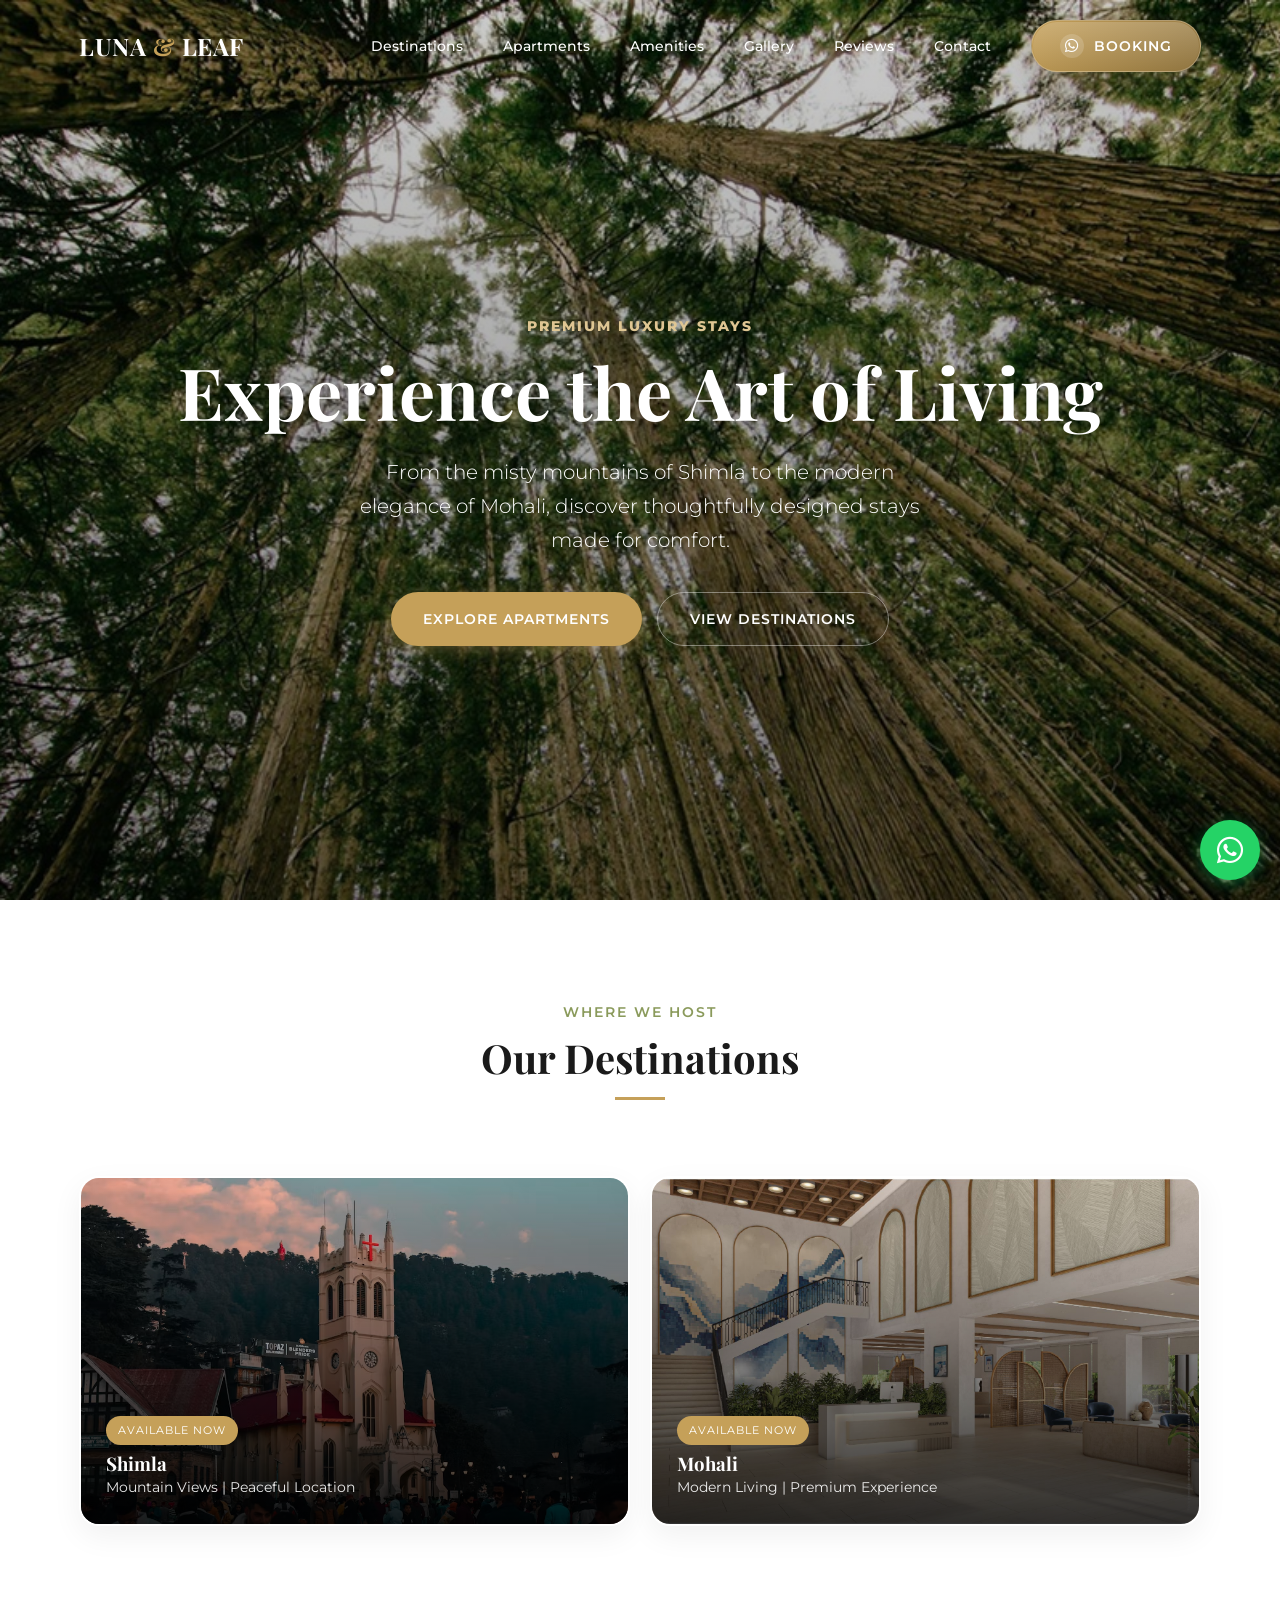
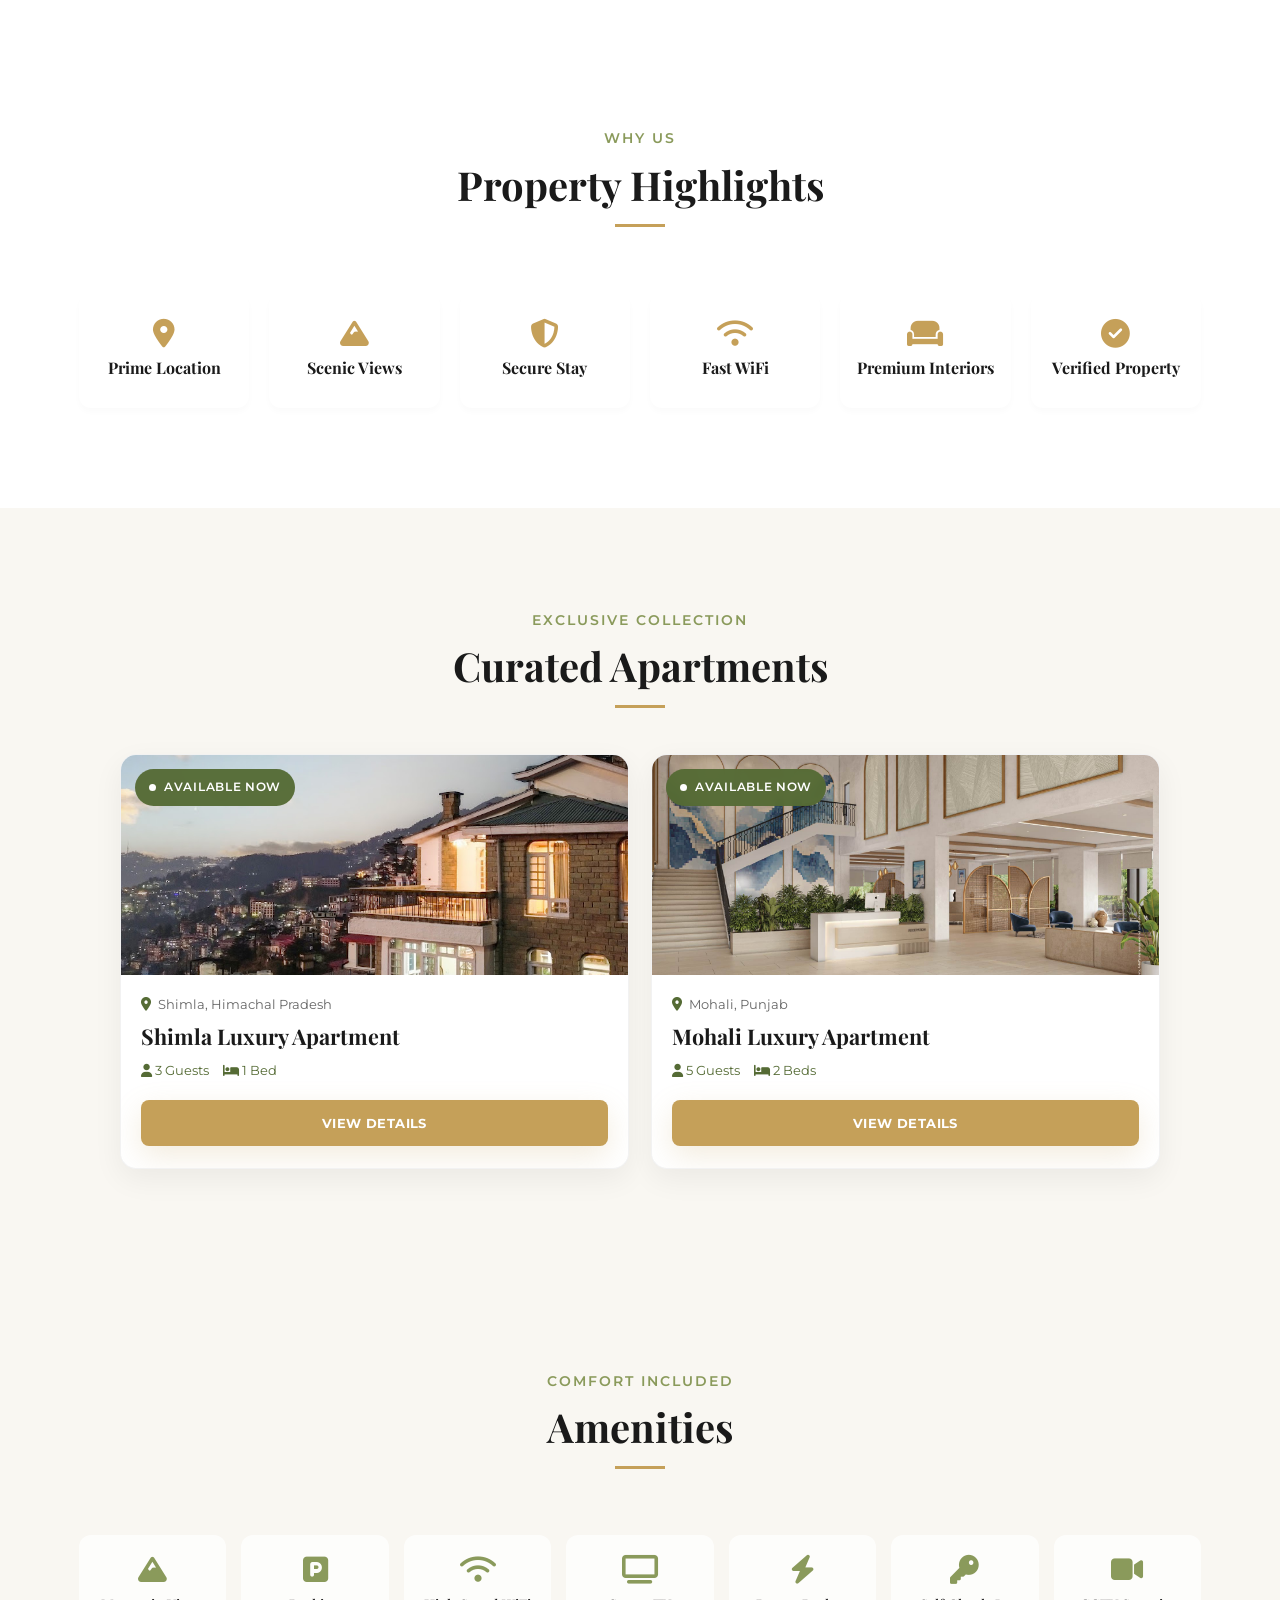
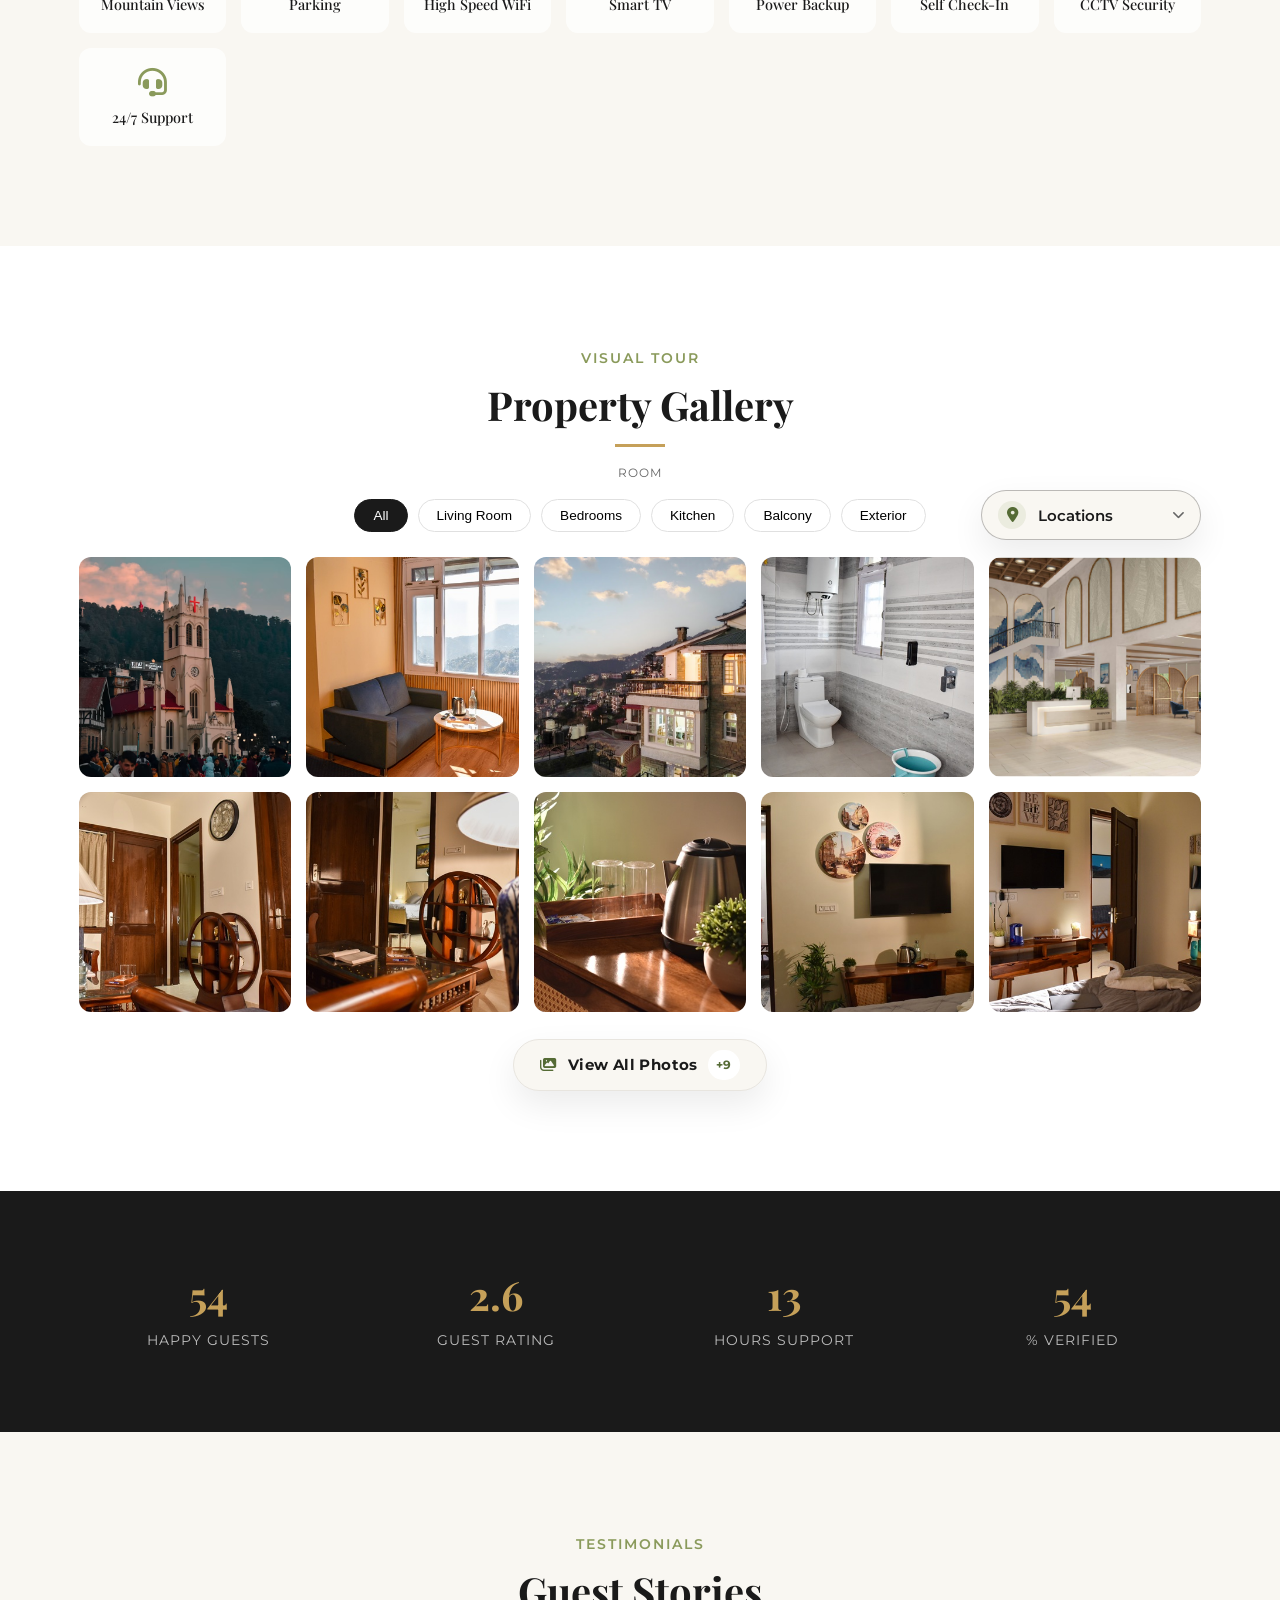
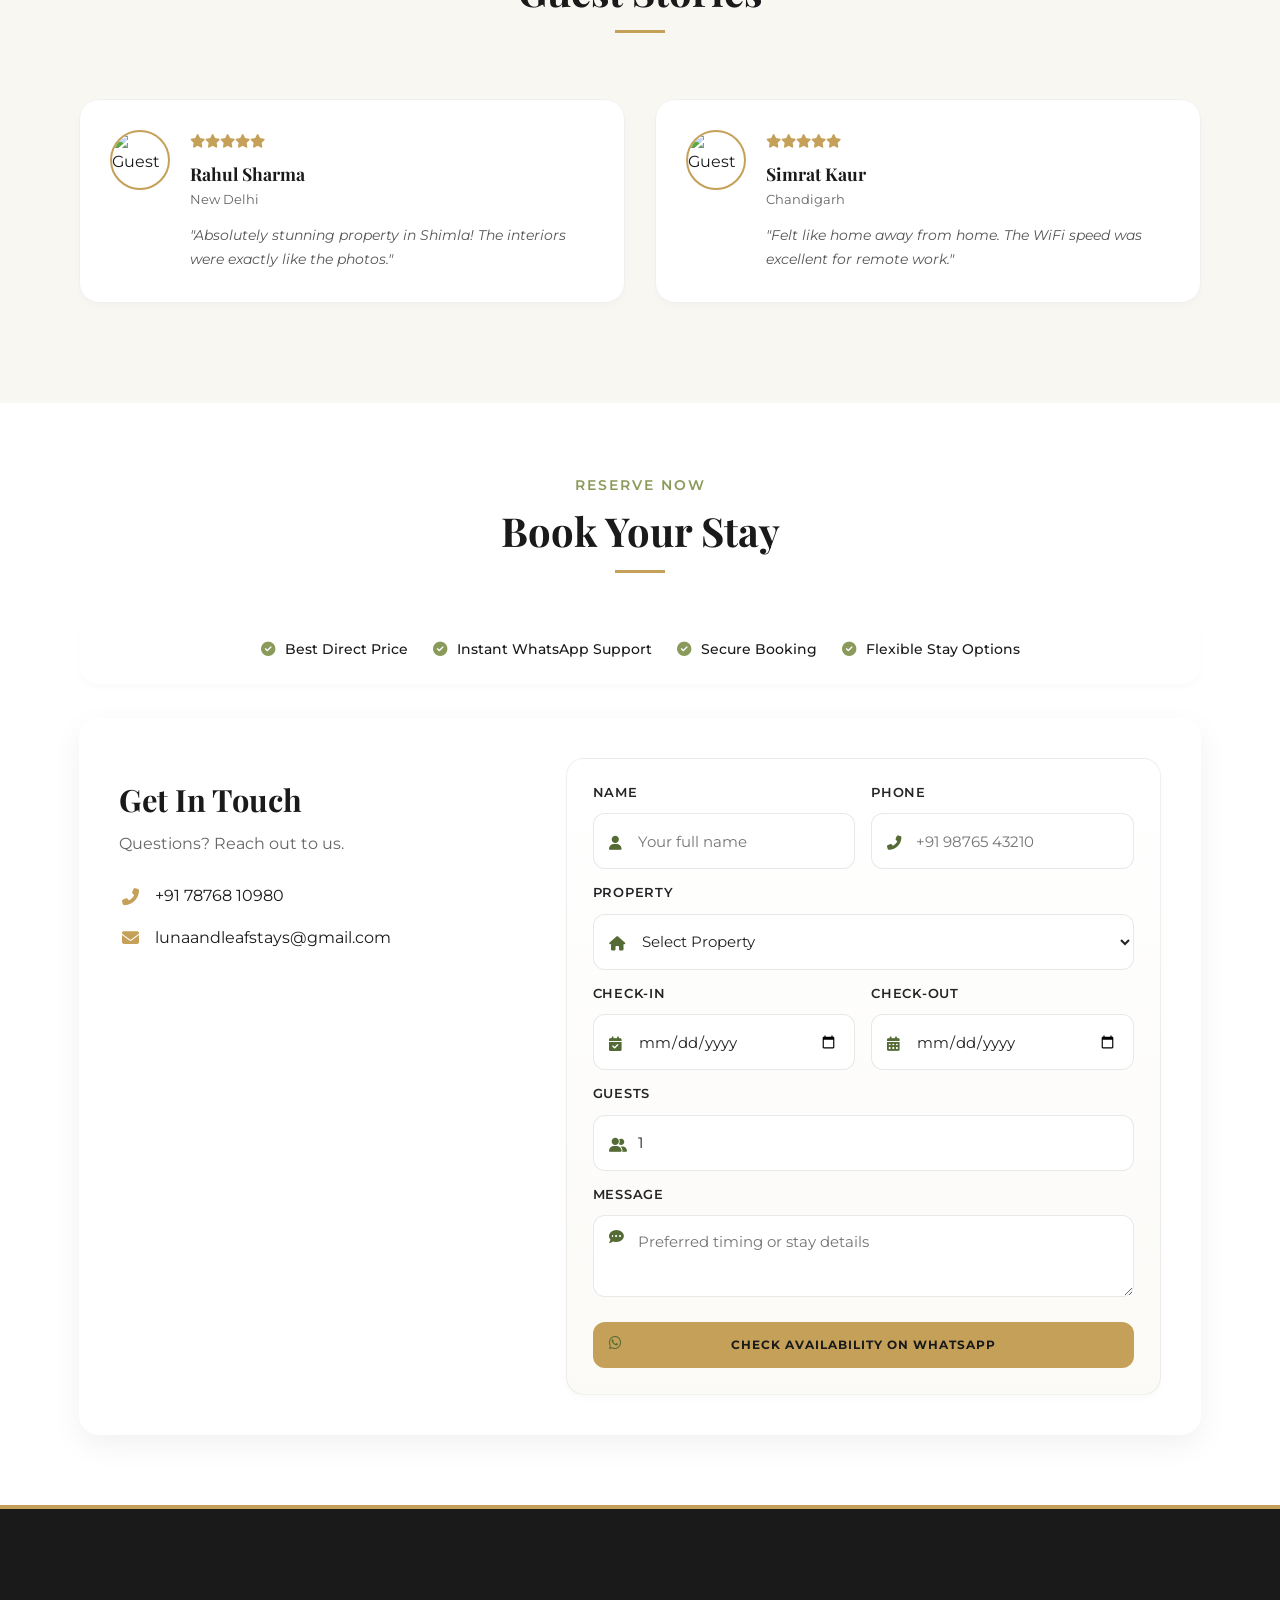
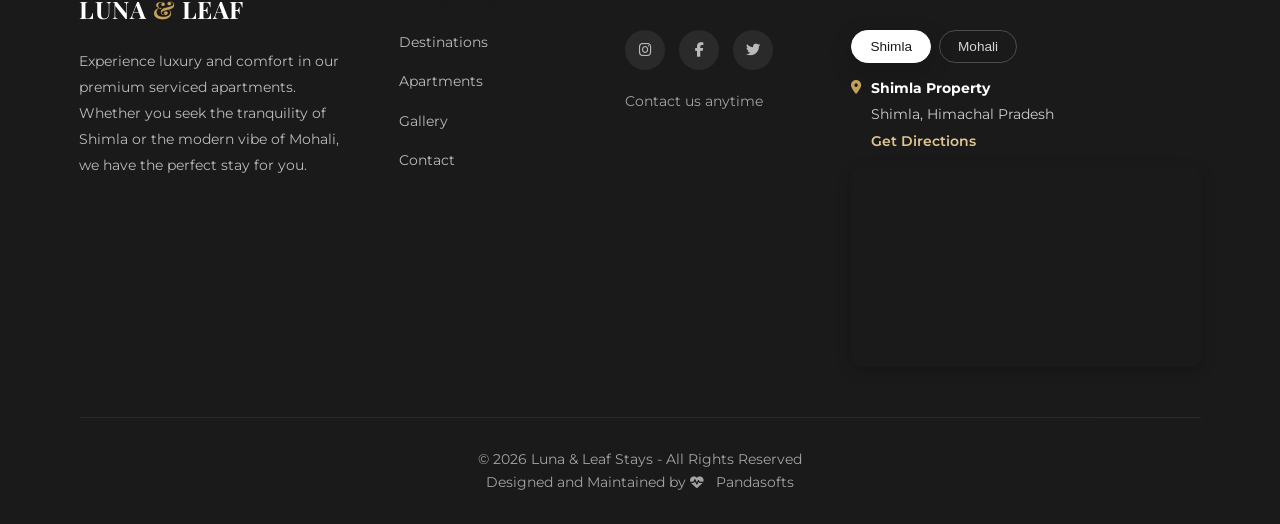
==== commit f7a6a731: "Add files via upload" ====
--- a/index.html
+++ b/index.html
@@ -1,4 +1,4 @@
-<!DOCTYPE html>
+﻿<!DOCTYPE html>
 <html lang="en">
 
 <head>
--- a/style.css
+++ b/style.css
@@ -0,0 +1,4198 @@
+﻿/* --- CSS VARIABLES & RESET --- */
+        :root {
+            --color-white: #FFFFFF;
+            --color-sage: #8A9A5B;
+            --color-sage-dark: #556b35;
+            --color-beige: #F9F7F2;
+            --color-charcoal: #1a1a1a;
+            --color-gold: #C5A059;
+            --color-gold-light: #dfc693;
+            --color-gray-light: #f4f4f4;
+            --color-text-muted: #666666;
+            --font-heading: 'Playfair Display', serif;
+            --font-body: 'Montserrat', sans-serif;
+
+            /* Modern Soft Shadows */
+            --shadow-sm: 0 4px 6px rgba(0, 0, 0, 0.02);
+            --shadow-md: 0 10px 30px rgba(0, 0, 0, 0.06);
+            --shadow-lg: 0 20px 50px rgba(0, 0, 0, 0.1);
+            --shadow-gold: 0 10px 30px rgba(197, 160, 89, 0.2);
+
+            --radius-md: 12px;
+            --radius-lg: 20px;
+            --transition: all 0.4s cubic-bezier(0.16, 1, 0.3, 1);
+            /* Smooth iOS-like easing */
+        }
+
+        * {
+            margin: 0;
+            padding: 0;
+            box-sizing: border-box;
+            -webkit-tap-highlight-color: transparent;
+        }
+
+        html {
+            scroll-behavior: smooth;
+        }
+
+        body {
+            font-family: var(--font-body);
+            color: var(--color-charcoal);
+            background-color: var(--color-white);
+            line-height: 1.7;
+            overflow-x: hidden;
+            font-size: 16px;
+            /* Base size */
+        }
+
+        /* Fluid Typography */
+        h1,
+        h2,
+        h3,
+        h4,
+        h5,
+        h6 {
+            font-family: var(--font-heading);
+            color: var(--color-charcoal);
+            font-weight: 700;
+            line-height: 1.2;
+        }
+
+        a {
+            text-decoration: none;
+            color: inherit;
+            transition: var(--transition);
+        }
+
+        ul {
+            list-style: none;
+        }
+
+        img {
+            max-width: 100%;
+            display: block;
+            object-fit: cover;
+        }
+
+        /* --- UTILITIES --- */
+        .container {
+            width: 90%;
+            max-width: 1280px;
+            margin: 0 auto;
+            padding: 0 15px;
+        }
+
+        .section-padding {
+            padding: clamp(60px, 8vw, 100px) 0;
+        }
+
+        .bg-beige {
+            background-color: var(--color-beige);
+        }
+
+        .text-center {
+            text-align: center;
+        }
+
+        .section-title {
+            font-size: clamp(1.8rem, 4vw, 2.5rem);
+            margin-bottom: 1rem;
+            position: relative;
+            display: inline-block;
+        }
+
+        .section-title::after {
+            content: '';
+            display: block;
+            width: 50px;
+            height: 3px;
+            background-color: var(--color-gold);
+            margin: 15px auto 0;
+        }
+
+        .section-subtitle {
+            color: var(--color-sage);
+            text-transform: uppercase;
+            letter-spacing: 2px;
+            font-size: 0.90rem;
+            font-weight: 600;
+            margin-bottom: 10px;
+            display: block;
+        }
+
+        .hero-subtitle {
+            font-weight: 800;
+        }
+
+        /* --- BUTTONS (Touch Optimized) --- */
+        .btn {
+            display: inline-flex;
+            align-items: center;
+            justify-content: center;
+            padding: 14px 32px;
+            font-size: 0.9rem;
+            font-weight: 600;
+            text-transform: uppercase;
+            letter-spacing: 1px;
+            border-radius: 50px;
+            /* Pill shape looks more modern */
+            cursor: pointer;
+            transition: var(--transition);
+            border: none;
+            min-height: 48px;
+            /* Mobile touch target */
+        }
+
+        .btn:active {
+            transform: scale(0.96);
+        }
+
+        .btn-primary {
+            background-color: var(--color-gold);
+            color: var(--color-white);
+            box-shadow: 0 4px 15px rgba(197, 160, 89, 0.4);
+        }
+
+        .btn-primary:hover {
+            background-color: var(--color-charcoal);
+            transform: translateY(-2px);
+        }
+
+        .nav-booking-btn {
+            position: relative;
+            gap: 10px;
+            min-height: 52px;
+            padding: 0 28px;
+            border: 1px solid rgba(255, 255, 255, 0.24);
+            border-radius: 999px;
+            background: linear-gradient(135deg, var(--color-gold) 0%, #8f7440 100%);
+            color: var(--color-white);
+            box-shadow: 0 14px 34px rgba(0, 0, 0, 0.18), 0 8px 22px rgba(197, 160, 89, 0.24);
+            overflow: hidden;
+        }
+
+        .nav-booking-btn::before {
+            content: "";
+            position: absolute;
+            inset: 1px;
+            border-radius: inherit;
+            background: linear-gradient(180deg, rgba(255, 255, 255, 0.18), rgba(255, 255, 255, 0));
+            pointer-events: none;
+        }
+
+        .nav-booking-btn i {
+            position: relative;
+            width: 24px;
+            height: 24px;
+            display: inline-flex;
+            align-items: center;
+            justify-content: center;
+            border-radius: 50%;
+            background: rgba(255, 255, 255, 0.16);
+            font-size: 0.95rem;
+        }
+
+        .nav-booking-btn:hover {
+            background: linear-gradient(135deg, #1a1a1a 0%, #333333 100%);
+            box-shadow: 0 18px 42px rgba(0, 0, 0, 0.24);
+            transform: translateY(-3px);
+        }
+
+        .btn-outline {
+            background-color: transparent;
+            border: 1px solid rgba(255, 255, 255, 0.4);
+            color: var(--color-white);
+            backdrop-filter: blur(5px);
+        }
+
+        .btn-outline:hover {
+            background-color: var(--color-white);
+            color: var(--color-charcoal);
+            border-color: var(--color-white);
+        }
+
+        /* --- NAVIGATION --- */
+        .navbar {
+            position: fixed;
+            top: 0;
+            left: 0;
+            width: 100%;
+            z-index: 1000;
+            transition: var(--transition);
+            padding: 20px 0;
+        }
+
+        .navbar.scrolled {
+            background-color: rgba(255, 255, 255, 0.95);
+            backdrop-filter: blur(12px);
+            -webkit-backdrop-filter: blur(12px);
+            box-shadow: var(--shadow-sm);
+            padding: 12px 0;
+        }
+
+        .nav-container {
+            display: flex;
+            justify-content: space-between;
+            align-items: center;
+        }
+
+        .logo {
+            font-family: var(--font-heading);
+            font-size: 1.5rem;
+            font-weight: 700;
+            color: var(--color-white);
+            letter-spacing: 0.5px;
+            z-index: 1002;
+            /* Above mobile menu */
+        }
+
+        .navbar.scrolled .logo {
+            color: var(--color-charcoal);
+        }
+
+        .logo span {
+            color: var(--color-gold);
+        }
+
+        /* Desktop Menu */
+        .nav-menu {
+            display: flex;
+            gap: 40px;
+            align-items: center;
+        }
+
+        .nav-link {
+            color: var(--color-white);
+            font-size: 0.9rem;
+            font-weight: 500;
+            position: relative;
+        }
+
+        .navbar.scrolled .nav-link {
+            color: var(--color-charcoal);
+        }
+
+        .nav-link::after {
+            content: '';
+            position: absolute;
+            bottom: -4px;
+            left: 0;
+            width: 0;
+            height: 2px;
+            background-color: var(--color-gold);
+            transition: width 0.3s ease;
+        }
+
+        .nav-link:hover::after {
+            width: 100%;
+        }
+
+        /* Mobile Hamburger */
+        .hamburger {
+            display: none;
+            cursor: pointer;
+            color: var(--color-white);
+            font-size: 1.5rem;
+            z-index: 1002;
+        }
+
+        .navbar.scrolled .hamburger {
+            color: var(--color-charcoal);
+        }
+
+        /* --- HERO SECTION --- */
+        .hero {
+            height: 100vh;
+            /* Better for mobile address bars */
+            min-height: 600px;
+            background: linear-gradient(rgba(0, 0, 0, 0.2), rgba(0, 0, 0, 0.5)), url('tree.jpg') no-repeat center center/cover;
+            display: flex;
+            align-items: center;
+            justify-content: center;
+            text-align: center;
+            color: var(--color-white);
+            padding-top: 60px;
+            position: relative;
+        }
+
+        .hero-content h1 {
+            font-size: clamp(2.5rem, 6vw, 4.5rem);
+            color: var(--color-white);
+            margin-bottom: 20px;
+            opacity: 0;
+            animation: fadeInUp 1s ease forwards;
+            text-shadow: 0 2px 10px rgba(0, 0, 0, 0.2);
+        }
+
+        .hero-content p {
+            font-size: clamp(1rem, 2vw, 1.25rem);
+            margin-bottom: 35px;
+            font-weight: 300;
+            max-width: 600px;
+            margin-left: auto;
+            margin-right: auto;
+            opacity: 0;
+            animation: fadeInUp 1s ease 0.3s forwards;
+            padding: 0 20px;
+        }
+
+        .hero-btns {
+            opacity: 0;
+            animation: fadeInUp 1s ease 0.6s forwards;
+            display: flex;
+            gap: 15px;
+            justify-content: center;
+            flex-wrap: wrap;
+            padding: 0 20px;
+        }
+
+        /* --- DESTINATIONS --- */
+        .destinations-grid {
+            display: grid;
+            grid-template-columns: 1fr 1fr;
+            gap: 20px;
+            margin-top: 60px;
+        }
+
+        .destination-card {
+            position: relative;
+            height: 350px;
+            border-radius: var(--radius-lg);
+            overflow: hidden;
+            cursor: pointer;
+            box-shadow: var(--shadow-md);
+            border: 2px solid transparent;
+            transition: var(--transition);
+        }
+
+        /* --- APARTMENT PANEL ALIGNMENT FIX --- */
+        .apartment-showcase-card {
+            width: 100%;
+            overflow: hidden;
+            border-radius: 22px;
+        }
+
+        .apartment-showcase-main {
+            display: grid;
+            grid-template-columns: minmax(0, 55%) minmax(0, 45%);
+            align-items: stretch;
+            width: 100%;
+            height: 500px;
+            min-height: 500px;
+            max-height: 500px;
+        }
+
+        .apartment-media-panel,
+        .apartment-content-panel {
+            min-width: 0;
+        }
+
+        .apartment-media-panel {
+            position: relative;
+            width: 100%;
+            height: 500px;
+            min-height: 500px;
+            max-height: 500px;
+            overflow: hidden;
+            background: #ece8df;
+        }
+
+        .apartment-main-image {
+            position: absolute;
+            inset: 0;
+            width: 100%;
+            height: 100%;
+            min-width: 100%;
+            min-height: 100%;
+            display: block;
+            object-fit: cover;
+            object-position: center center;
+            border: 0;
+            transition: opacity 0.25s ease, transform 0.6s ease;
+        }
+
+        .apartment-content-panel {
+            height: 500px;
+            min-height: 500px;
+            max-height: 500px;
+            padding: 28px 28px 22px;
+            display: flex;
+            flex-direction: column;
+            box-sizing: border-box;
+            overflow: hidden;
+        }
+
+        .apartment-premium-label {
+            margin-bottom: 8px;
+            flex-shrink: 0;
+        }
+
+        .apartment-title {
+            margin: 0 0 14px;
+            line-height: 1.1;
+            flex-shrink: 0;
+        }
+
+        .apartment-quick-info {
+            margin-bottom: 16px;
+            padding-bottom: 14px;
+            flex-shrink: 0;
+        }
+
+        .apartment-description {
+            margin: 14px 0 16px;
+            line-height: 1.65;
+            display: -webkit-box;
+            -webkit-line-clamp: 3;
+            -webkit-box-orient: vertical;
+            overflow: hidden;
+            flex-shrink: 0;
+        }
+
+        .apartment-feature-grid {
+            margin-bottom: 18px;
+            flex-shrink: 0;
+        }
+
+        .apartment-actions {
+            margin-top: auto;
+            display: flex;
+            flex-direction: column;
+            gap: 10px;
+            flex-shrink: 0;
+        }
+
+        .apartment-details-button,
+        .apartment-whatsapp-button {
+            width: 100%;
+            min-height: 46px;
+            height: 46px;
+            flex-shrink: 0;
+            white-space: nowrap;
+        }
+
+        .apartment-benefits-bar {
+            position: relative;
+            display: grid;
+            grid-template-columns: repeat(4, minmax(0, 1fr));
+            width: 100%;
+            min-height: 54px;
+            height: 54px;
+            border-top: 1px solid #e8e5df;
+            background: linear-gradient(180deg, #ffffff 0%, #fbfaf7 100%);
+        }
+
+        .apartment-benefit {
+            min-width: 0;
+            min-height: 54px;
+            height: 54px;
+            padding: 8px 10px;
+            white-space: nowrap;
+        }
+
+        .apartment-benefit i {
+            width: 26px;
+            height: 26px;
+            font-size: 0.78rem;
+        }
+
+        .apartment-status-badge {
+            position: absolute;
+            top: 14px;
+            left: 14px;
+            z-index: 5;
+        }
+
+        .apartment-slider-btn {
+            position: absolute;
+            top: 50%;
+            z-index: 5;
+            transform: translateY(-50%);
+        }
+
+        .apartment-slider-btn:hover {
+            transform: translateY(-50%) scale(1.06);
+        }
+
+        .apartment-location-overlay {
+            position: absolute;
+            left: 14px;
+            bottom: 14px;
+            z-index: 5;
+            max-width: 42%;
+        }
+
+        .apartment-thumbnail-list {
+            position: absolute;
+            right: 14px;
+            bottom: 12px;
+            z-index: 5;
+            display: flex;
+            gap: 5px;
+        }
+
+        .apartment-thumbnail,
+        .apartment-more-images {
+            width: 40px;
+            height: 40px;
+            min-width: 40px;
+            min-height: 40px;
+        }
+
+        @media (max-width: 991px) and (min-width: 768px) {
+            .apartment-showcase-main {
+                grid-template-columns: minmax(0, 52%) minmax(0, 48%);
+                height: 460px;
+                min-height: 460px;
+                max-height: 460px;
+            }
+
+            .apartment-media-panel,
+            .apartment-content-panel {
+                height: 460px;
+                min-height: 460px;
+                max-height: 460px;
+            }
+
+            .apartment-main-image {
+                height: 100%;
+                min-height: 100%;
+            }
+
+            .apartment-content-panel {
+                padding: 24px 22px 18px;
+            }
+
+            .apartment-title {
+                font-size: 1.72rem;
+            }
+
+            .apartment-info-pill {
+                padding: 7px 10px;
+                font-size: 0.78rem;
+            }
+
+            .apartment-description {
+                margin: 12px 0 14px;
+                line-height: 1.55;
+            }
+
+            .apartment-feature-grid {
+                gap: 9px 12px;
+                margin-bottom: 14px;
+            }
+
+            .apartment-details-button,
+            .apartment-whatsapp-button {
+                height: 42px;
+                min-height: 42px;
+            }
+
+            .apartment-thumbnail,
+            .apartment-more-images {
+                width: 36px;
+                height: 36px;
+                min-width: 36px;
+                min-height: 36px;
+            }
+        }
+
+        @media (max-width: 767px) {
+            .apartment-showcase-main {
+                display: flex;
+                flex-direction: column;
+                height: auto;
+                min-height: 0;
+                max-height: none;
+            }
+
+            .apartment-media-panel {
+                width: 100%;
+                height: 300px;
+                min-height: 300px;
+                max-height: 300px;
+            }
+
+            .apartment-main-image {
+                height: 100%;
+                min-height: 100%;
+            }
+
+            .apartment-content-panel {
+                width: 100%;
+                height: auto;
+                min-height: 0;
+                max-height: none;
+                padding: 24px 20px;
+                overflow: visible;
+            }
+
+            .apartment-benefits-bar {
+                grid-template-columns: repeat(2, minmax(0, 1fr));
+                height: auto;
+                min-height: 0;
+            }
+
+            .apartment-benefit {
+                min-height: 58px;
+                height: 58px;
+            }
+
+            .apartment-location-overlay {
+                max-width: calc(100% - 150px);
+            }
+
+            .apartment-thumbnail,
+            .apartment-more-images {
+                width: 36px;
+                height: 36px;
+                min-width: 36px;
+                min-height: 36px;
+            }
+        }
+
+        @media (max-width: 480px) {
+            .apartment-media-panel {
+                height: 260px;
+                min-height: 260px;
+                max-height: 260px;
+            }
+
+            .apartment-thumbnail,
+            .apartment-more-images {
+                width: 32px;
+                height: 32px;
+                min-width: 32px;
+                min-height: 32px;
+            }
+        }
+
+        /* --- FINAL MOBILE DEVICE OVERRIDE --- */
+        @media (max-width: 767px) {
+            html,
+            body {
+                width: 100%;
+                overflow-x: hidden;
+            }
+
+            .container {
+                width: 100%;
+                padding-left: 18px;
+                padding-right: 18px;
+            }
+
+            .section-padding {
+                padding: 58px 0;
+            }
+
+            .nav-menu {
+                padding: 80px 24px 36px;
+                gap: 22px;
+                overflow-y: auto;
+            }
+
+            .hero {
+                min-height: 620px;
+                height: 100svh;
+                padding: 96px 0 64px;
+            }
+
+            .hero-content h1 {
+                font-size: clamp(2.35rem, 12vw, 3.35rem);
+                line-height: 1.06;
+            }
+
+            .hero-content p {
+                max-width: 92%;
+                font-size: 0.98rem;
+                line-height: 1.7;
+            }
+
+            .hero-btns .btn {
+                width: min(100%, 320px);
+                justify-content: center;
+            }
+
+            .destinations-grid,
+            .reviews-grid,
+            .stats-grid,
+            .amenities-grid,
+            .footer-grid,
+            .apartment-grid,
+            .apartment-grid.compact-apartment-grid {
+                grid-template-columns: 1fr;
+            }
+
+            .destination-card {
+                height: 300px;
+            }
+
+            .apartment-grid,
+            .apartment-grid.compact-apartment-grid {
+                width: 100%;
+                max-width: none;
+                gap: 24px;
+                margin-top: 24px;
+            }
+
+            .apartment-compact-card,
+            .apartment-showcase-card {
+                border-radius: 18px;
+            }
+
+            .apartment-compact-image-wrap {
+                height: 230px;
+            }
+
+            .apartment-showcase-main {
+                display: flex;
+                flex-direction: column;
+                height: auto;
+                min-height: 0;
+                max-height: none;
+            }
+
+            .apartment-media-panel {
+                height: clamp(270px, 68vw, 360px);
+                min-height: clamp(270px, 68vw, 360px);
+                max-height: 360px;
+            }
+
+            .apartment-main-image {
+                position: absolute;
+                height: 100%;
+                min-height: 100%;
+            }
+
+            .apartment-content-panel {
+                width: 100%;
+                height: auto;
+                min-height: 0;
+                max-height: none;
+                padding: 24px 20px;
+                overflow: visible;
+            }
+
+            .apartment-detail-back {
+                margin: 16px 16px 0 auto;
+                min-height: 44px;
+                padding: 0 14px 0 9px;
+                font-size: 0.75rem;
+            }
+
+            .apartment-title {
+                font-size: 1.82rem;
+            }
+
+            .apartment-feature-grid {
+                grid-template-columns: 1fr;
+            }
+
+            .apartment-benefits-bar {
+                grid-template-columns: repeat(2, minmax(0, 1fr));
+                height: auto;
+                min-height: 0;
+            }
+
+            .apartment-benefit {
+                height: auto;
+                min-height: 64px;
+                white-space: normal;
+                text-align: center;
+            }
+
+            .gallery-filters {
+                justify-content: flex-start;
+                overflow-x: auto;
+                flex-wrap: nowrap;
+                padding-bottom: 4px;
+                scrollbar-width: none;
+            }
+
+            .gallery-filters::-webkit-scrollbar {
+                display: none;
+            }
+
+            .filter-btn {
+                flex: 0 0 auto;
+            }
+
+            .gallery-grid {
+                grid-template-columns: repeat(2, minmax(0, 1fr));
+                gap: 10px;
+            }
+
+            .gallery-item {
+                height: 155px;
+            }
+
+            .contact-wrapper,
+            .booking-form {
+                border-radius: 18px;
+                padding: 18px;
+            }
+
+            .booking-form-grid {
+                grid-template-columns: 1fr;
+            }
+
+            .floating-whatsapp {
+                right: max(16px, env(safe-area-inset-right));
+                bottom: max(16px, env(safe-area-inset-bottom));
+                width: 54px;
+                height: 54px;
+                font-size: 26px;
+            }
+        }
+
+        @media (max-width: 430px) {
+            .container {
+                padding-left: 14px;
+                padding-right: 14px;
+            }
+
+            .section-padding {
+                padding: 52px 0;
+            }
+
+            .hero {
+                min-height: 590px;
+            }
+
+            .hero-content h1 {
+                font-size: 2.38rem;
+            }
+
+            .section-title {
+                font-size: 1.78rem;
+            }
+
+            .destination-card {
+                height: 260px;
+            }
+
+            .apartment-compact-image-wrap {
+                height: 205px;
+            }
+
+            .apartment-media-panel {
+                height: 255px;
+                min-height: 255px;
+                max-height: 255px;
+            }
+
+            .apartment-title {
+                font-size: 1.58rem;
+            }
+
+            .apartment-location-overlay {
+                left: 12px;
+                right: 12px;
+                bottom: 58px;
+                max-width: none;
+                width: auto;
+            }
+
+            .apartment-thumbnail-list {
+                left: 12px;
+                right: 12px;
+                bottom: 12px;
+                justify-content: flex-start;
+                overflow-x: auto;
+                scrollbar-width: none;
+            }
+
+            .apartment-thumbnail-list::-webkit-scrollbar {
+                display: none;
+            }
+
+            .apartment-thumbnail,
+            .apartment-more-images {
+                width: 34px;
+                height: 34px;
+                min-width: 34px;
+                min-height: 34px;
+            }
+
+            .apartment-benefits-bar {
+                grid-template-columns: 1fr;
+            }
+
+            .gallery-item {
+                height: 132px;
+            }
+        }
+
+        @media (max-width: 360px) {
+            .hero-content h1 {
+                font-size: 2.05rem;
+            }
+
+            .hero-content p {
+                font-size: 0.9rem;
+            }
+
+            .btn {
+                width: 100%;
+                justify-content: center;
+            }
+
+            .apartment-detail-back {
+                font-size: 0.68rem;
+                gap: 8px;
+            }
+
+            .apartment-media-panel {
+                height: 238px;
+                min-height: 238px;
+                max-height: 238px;
+            }
+
+            .gallery-item {
+                height: 118px;
+            }
+        }
+
+        /* --- FINAL MOBILE DEVICE OVERRIDE --- */
+        @media (max-width: 1024px) {
+            .container {
+                width: min(94%, 920px);
+                padding: 0 12px;
+            }
+
+            .apartment-showcase-main {
+                height: auto;
+                min-height: 0;
+                max-height: none;
+            }
+
+            .apartment-media-panel,
+            .apartment-content-panel {
+                height: auto;
+                max-height: none;
+            }
+        }
+
+        @media (max-width: 767px) {
+            html,
+            body {
+                width: 100%;
+                overflow-x: hidden;
+            }
+
+            .container {
+                width: 100%;
+                padding: 0 18px;
+            }
+
+            .section-padding {
+                padding: 58px 0;
+            }
+
+            .nav-menu {
+                padding: 80px 24px 36px;
+                gap: 22px;
+                overflow-y: auto;
+            }
+
+            .hero {
+                min-height: 620px;
+                height: 100svh;
+                padding: 96px 0 64px;
+            }
+
+            .hero-content h1 {
+                font-size: clamp(2.35rem, 12vw, 3.35rem);
+                line-height: 1.06;
+            }
+
+            .hero-content p {
+                max-width: 92%;
+                font-size: 0.98rem;
+                line-height: 1.7;
+            }
+
+            .hero-btns .btn {
+                width: min(100%, 320px);
+                justify-content: center;
+            }
+
+            .destinations-grid,
+            .reviews-grid,
+            .stats-grid,
+            .amenities-grid,
+            .footer-grid,
+            .apartment-grid,
+            .apartment-grid.compact-apartment-grid {
+                grid-template-columns: 1fr;
+            }
+
+            .destination-card {
+                height: 300px;
+            }
+
+            .apartment-grid,
+            .apartment-grid.compact-apartment-grid {
+                width: 100%;
+                max-width: none;
+                gap: 24px;
+                margin-top: 24px;
+            }
+
+            .apartment-compact-card,
+            .apartment-showcase-card {
+                border-radius: 18px;
+            }
+
+            .apartment-compact-image-wrap {
+                height: 230px;
+            }
+
+            .apartment-showcase-main {
+                display: flex;
+                flex-direction: column;
+                height: auto;
+                min-height: 0;
+                max-height: none;
+            }
+
+            .apartment-media-panel {
+                height: clamp(270px, 68vw, 360px);
+                min-height: clamp(270px, 68vw, 360px);
+                max-height: 360px;
+            }
+
+            .apartment-main-image {
+                position: absolute;
+                height: 100%;
+                min-height: 100%;
+            }
+
+            .apartment-content-panel {
+                width: 100%;
+                height: auto;
+                min-height: 0;
+                max-height: none;
+                padding: 24px 20px;
+                overflow: visible;
+            }
+
+            .apartment-detail-back {
+                margin: 16px 16px 0 auto;
+                min-height: 44px;
+                padding: 0 14px 0 9px;
+                font-size: 0.75rem;
+            }
+
+            .apartment-title {
+                font-size: 1.82rem;
+            }
+
+            .apartment-feature-grid {
+                grid-template-columns: 1fr;
+            }
+
+            .apartment-benefits-bar {
+                grid-template-columns: repeat(2, minmax(0, 1fr));
+                height: auto;
+                min-height: 0;
+            }
+
+            .apartment-benefit {
+                height: auto;
+                min-height: 64px;
+                white-space: normal;
+                text-align: center;
+            }
+
+            .apartment-location-overlay {
+                max-width: calc(100% - 150px);
+                font-size: 0.76rem;
+            }
+
+            .gallery-filters {
+                justify-content: flex-start;
+                overflow-x: auto;
+                flex-wrap: nowrap;
+                padding-bottom: 4px;
+                scrollbar-width: none;
+            }
+
+            .gallery-filters::-webkit-scrollbar {
+                display: none;
+            }
+
+            .filter-btn {
+                flex: 0 0 auto;
+            }
+
+            .gallery-grid {
+                grid-template-columns: repeat(2, minmax(0, 1fr));
+                gap: 10px;
+            }
+
+            .gallery-item {
+                height: 155px;
+            }
+
+            .contact-wrapper,
+            .booking-form {
+                border-radius: 18px;
+                padding: 18px;
+            }
+
+            .booking-form-grid {
+                grid-template-columns: 1fr;
+            }
+
+            .floating-whatsapp {
+                right: max(16px, env(safe-area-inset-right));
+                bottom: max(16px, env(safe-area-inset-bottom));
+                width: 54px;
+                height: 54px;
+                font-size: 26px;
+            }
+        }
+
+        @media (max-width: 430px) {
+            .container {
+                padding: 0 14px;
+            }
+
+            .section-padding {
+                padding: 52px 0;
+            }
+
+            .hero {
+                min-height: 590px;
+            }
+
+            .hero-content h1 {
+                font-size: 2.38rem;
+            }
+
+            .section-title {
+                font-size: 1.78rem;
+            }
+
+            .destination-card {
+                height: 260px;
+            }
+
+            .apartment-compact-image-wrap {
+                height: 205px;
+            }
+
+            .apartment-media-panel {
+                height: 255px;
+                min-height: 255px;
+                max-height: 255px;
+            }
+
+            .apartment-title {
+                font-size: 1.58rem;
+            }
+
+            .apartment-location-overlay {
+                left: 12px;
+                right: 12px;
+                bottom: 58px;
+                max-width: none;
+                width: auto;
+            }
+
+            .apartment-thumbnail-list {
+                left: 12px;
+                right: 12px;
+                bottom: 12px;
+                justify-content: flex-start;
+                overflow-x: auto;
+                scrollbar-width: none;
+            }
+
+            .apartment-thumbnail-list::-webkit-scrollbar {
+                display: none;
+            }
+
+            .apartment-thumbnail,
+            .apartment-more-images {
+                width: 34px;
+                height: 34px;
+                min-width: 34px;
+                min-height: 34px;
+            }
+
+            .apartment-benefits-bar {
+                grid-template-columns: 1fr;
+            }
+
+            .gallery-item {
+                height: 132px;
+            }
+        }
+
+        @media (max-width: 360px) {
+            .hero-content h1 {
+                font-size: 2.05rem;
+            }
+
+            .hero-content p {
+                font-size: 0.9rem;
+            }
+
+            .btn {
+                width: 100%;
+                justify-content: center;
+            }
+
+            .apartment-detail-back {
+                font-size: 0.68rem;
+                gap: 8px;
+            }
+
+            .apartment-media-panel {
+                height: 238px;
+                min-height: 238px;
+                max-height: 238px;
+            }
+
+            .gallery-item {
+                height: 118px;
+            }
+        }
+
+        /* --- RESPONSIVE POLISH OVERRIDE --- */
+        @media (max-width: 1024px) {
+            .container {
+                width: min(94%, 920px);
+                padding: 0 12px;
+            }
+
+            .section-padding {
+                padding: 72px 0;
+            }
+
+            .destinations-grid {
+                gap: 18px;
+            }
+
+            .apartment-grid {
+                gap: 28px;
+            }
+
+            .apartment-grid.compact-apartment-grid {
+                max-width: 900px;
+            }
+
+            .apartment-showcase-main {
+                grid-template-columns: minmax(0, 52%) minmax(0, 48%);
+                height: auto;
+                min-height: 0;
+                max-height: none;
+            }
+
+            .apartment-media-panel,
+            .apartment-content-panel {
+                height: auto;
+                min-height: 460px;
+                max-height: none;
+            }
+
+            .apartment-main-image {
+                position: absolute;
+                height: 100%;
+                min-height: 100%;
+            }
+
+            .apartment-content-panel {
+                padding: 26px 24px 22px;
+            }
+
+            .apartment-title {
+                font-size: 1.9rem;
+            }
+        }
+
+        @media (max-width: 767px) {
+            html,
+            body {
+                width: 100%;
+                overflow-x: hidden;
+            }
+
+            body {
+                font-size: 15px;
+            }
+
+            .container {
+                width: 100%;
+                padding: 0 18px;
+            }
+
+            .section-padding {
+                padding: 58px 0;
+            }
+
+            .navbar {
+                padding: 14px 0;
+            }
+
+            .navbar.scrolled {
+                padding: 10px 0;
+            }
+
+            .logo {
+                font-size: 1.26rem;
+            }
+
+            .hamburger {
+                display: block;
+            }
+
+            .nav-menu {
+                padding: 80px 24px 36px;
+                gap: 22px;
+                overflow-y: auto;
+            }
+
+            .nav-link {
+                font-size: 1.22rem;
+            }
+
+            .hero {
+                min-height: 620px;
+                height: 100svh;
+                padding: 96px 0 64px;
+            }
+
+            .hero-content h1 {
+                font-size: clamp(2.35rem, 12vw, 3.35rem);
+                line-height: 1.06;
+                margin-bottom: 18px;
+            }
+
+            .hero-content p {
+                max-width: 92%;
+                font-size: 0.98rem;
+                line-height: 1.7;
+            }
+
+            .hero-btns {
+                width: 100%;
+                gap: 12px;
+                padding: 0;
+            }
+
+            .hero-btns .btn {
+                width: min(100%, 320px);
+                justify-content: center;
+            }
+
+            .section-title {
+                font-size: 2rem;
+            }
+
+            .destinations-grid,
+            .reviews-grid,
+            .stats-grid,
+            .amenities-grid,
+            .footer-grid {
+                grid-template-columns: 1fr;
+            }
+
+            .destination-card {
+                height: 300px;
+            }
+
+            .apartment-grid,
+            .apartment-grid.compact-apartment-grid {
+                grid-template-columns: 1fr;
+                width: 100%;
+                max-width: none;
+                gap: 24px;
+                margin-top: 24px;
+            }
+
+            .apartment-compact-card,
+            .apartment-showcase-card {
+                border-radius: 18px;
+            }
+
+            .apartment-compact-image-wrap {
+                height: 230px;
+            }
+
+            .apartment-compact-content {
+                padding: 18px;
+            }
+
+            .apartment-showcase-main {
+                display: flex;
+                flex-direction: column;
+                height: auto;
+                min-height: 0;
+                max-height: none;
+            }
+
+            .apartment-media-panel {
+                height: clamp(270px, 68vw, 360px);
+                min-height: clamp(270px, 68vw, 360px);
+                max-height: 360px;
+            }
+
+            .apartment-main-image {
+                position: absolute;
+                height: 100%;
+                min-height: 100%;
+            }
+
+            .apartment-content-panel {
+                width: 100%;
+                height: auto;
+                min-height: 0;
+                max-height: none;
+                padding: 24px 20px;
+                overflow: visible;
+            }
+
+            .apartment-detail-back {
+                margin: 16px 16px 0 auto;
+                min-height: 44px;
+                padding: 0 14px 0 9px;
+                font-size: 0.75rem;
+                letter-spacing: 0.45px;
+            }
+
+            .apartment-detail-back-icon {
+                width: 28px;
+                height: 28px;
+            }
+
+            .apartment-title {
+                font-size: 1.82rem;
+            }
+
+            .apartment-quick-info {
+                gap: 8px;
+            }
+
+            .apartment-info-pill {
+                font-size: 0.78rem;
+                padding: 7px 10px;
+            }
+
+            .apartment-feature-grid {
+                grid-template-columns: 1fr;
+                gap: 10px;
+            }
+
+            .apartment-whatsapp-button,
+            .apartment-compact-details {
+                min-height: 52px;
+            }
+
+            .apartment-benefits-bar {
+                grid-template-columns: repeat(2, minmax(0, 1fr));
+                height: auto;
+                min-height: 0;
+            }
+
+            .apartment-benefit {
+                height: auto;
+                min-height: 64px;
+                white-space: normal;
+                text-align: center;
+            }
+
+            .apartment-status-badge {
+                top: 14px;
+                left: 14px;
+                padding: 7px 12px;
+                font-size: 0.68rem;
+            }
+
+            .apartment-slider-btn {
+                width: 36px;
+                height: 36px;
+            }
+
+            .apartment-location-overlay {
+                left: 14px;
+                bottom: 14px;
+                max-width: calc(100% - 150px);
+                font-size: 0.76rem;
+                padding: 8px 10px;
+            }
+
+            .apartment-thumbnail-list {
+                right: 14px;
+                bottom: 12px;
+                gap: 6px;
+            }
+
+            .apartment-thumbnail,
+            .apartment-more-images {
+                width: 36px;
+                height: 36px;
+                min-width: 36px;
+                min-height: 36px;
+                border-radius: 8px;
+            }
+
+            .gallery-filter-group {
+                gap: 14px;
+            }
+
+            .gallery-filter-row {
+                flex-direction: column;
+                align-items: stretch;
+            }
+
+            .gallery-filters {
+                justify-content: flex-start;
+                overflow-x: auto;
+                flex-wrap: nowrap;
+                padding-bottom: 4px;
+                scrollbar-width: none;
+            }
+
+            .gallery-filters::-webkit-scrollbar {
+                display: none;
+            }
+
+            .filter-btn {
+                flex: 0 0 auto;
+            }
+
+            .gallery-grid {
+                grid-template-columns: repeat(2, minmax(0, 1fr));
+                gap: 10px;
+            }
+
+            .gallery-item {
+                height: 155px;
+                border-radius: 12px;
+            }
+
+            .contact-wrapper {
+                grid-template-columns: 1fr;
+                padding: 18px;
+                border-radius: 18px;
+            }
+
+            .booking-form {
+                padding: 18px;
+                border-radius: 16px;
+            }
+
+            .booking-form-grid {
+                grid-template-columns: 1fr;
+                gap: 12px;
+            }
+
+            .floating-whatsapp {
+                right: max(16px, env(safe-area-inset-right));
+                bottom: max(16px, env(safe-area-inset-bottom));
+                width: 54px;
+                height: 54px;
+                font-size: 26px;
+            }
+        }
+
+        @media (max-width: 430px) {
+            .container {
+                padding: 0 14px;
+            }
+
+            .section-padding {
+                padding: 52px 0;
+            }
+
+            .hero {
+                min-height: 590px;
+            }
+
+            .hero-content h1 {
+                font-size: 2.38rem;
+            }
+
+            .hero-subtitle {
+                font-size: 0.78rem;
+                letter-spacing: 1.6px;
+            }
+
+            .section-title {
+                font-size: 1.78rem;
+            }
+
+            .destination-card {
+                height: 260px;
+                border-radius: 18px;
+            }
+
+            .apartment-compact-image-wrap {
+                height: 205px;
+            }
+
+            .apartment-media-panel {
+                height: 255px;
+                min-height: 255px;
+                max-height: 255px;
+            }
+
+            .apartment-detail-back {
+                max-width: calc(100% - 28px);
+                margin-right: 14px;
+            }
+
+            .apartment-title {
+                font-size: 1.58rem;
+            }
+
+            .apartment-location-overlay {
+                left: 12px;
+                right: 12px;
+                bottom: 58px;
+                max-width: none;
+                width: auto;
+            }
+
+            .apartment-thumbnail-list {
+                left: 12px;
+                right: 12px;
+                bottom: 12px;
+                justify-content: flex-start;
+                overflow-x: auto;
+                scrollbar-width: none;
+            }
+
+            .apartment-thumbnail-list::-webkit-scrollbar {
+                display: none;
+            }
+
+            .apartment-thumbnail,
+            .apartment-more-images {
+                width: 34px;
+                height: 34px;
+                min-width: 34px;
+                min-height: 34px;
+            }
+
+            .apartment-benefits-bar {
+                grid-template-columns: 1fr;
+            }
+
+            .apartment-benefit {
+                min-height: 54px;
+                border-right: 0;
+            }
+
+            .gallery-grid {
+                grid-template-columns: 1fr 1fr;
+            }
+
+            .gallery-item {
+                height: 132px;
+            }
+
+            .gallery-view-all-btn {
+                width: 100%;
+            }
+        }
+
+        @media (max-width: 360px) {
+            .hero-content h1 {
+                font-size: 2.05rem;
+            }
+
+            .hero-content p {
+                font-size: 0.9rem;
+            }
+
+            .btn {
+                width: 100%;
+                justify-content: center;
+            }
+
+            .apartment-detail-back {
+                font-size: 0.68rem;
+                gap: 8px;
+            }
+
+            .apartment-detail-back-icon {
+                width: 26px;
+                height: 26px;
+            }
+
+            .apartment-media-panel {
+                height: 238px;
+                min-height: 238px;
+                max-height: 238px;
+            }
+
+            .gallery-item {
+                height: 118px;
+            }
+        }
+
+        /* --- FINAL COMPACT CONTACT / BOOKING FORM OVERRIDE --- */
+        #contact.section-padding {
+            padding-top: 70px;
+            padding-bottom: 70px;
+        }
+
+        #contact .section-title {
+            margin-bottom: 10px;
+        }
+
+        #contact .text-center {
+            margin-bottom: 32px;
+        }
+
+        #contact .benefits-wrapper {
+            margin-bottom: 34px;
+            padding: 22px 26px;
+        }
+
+        .contact-wrapper {
+            display: grid;
+            grid-template-columns: minmax(0, 38%) minmax(0, 62%);
+            gap: 32px;
+            align-items: start;
+            width: 100%;
+            max-width: 1180px;
+            margin: 0 auto;
+            padding: 32px;
+        }
+
+        .contact-details {
+            padding: 24px 10px 24px 0;
+        }
+
+        .contact-details h3 {
+            font-size: clamp(28px, 2.4vw, 36px);
+            line-height: 1.15;
+            margin: 0 0 14px;
+        }
+
+        .contact-details>p {
+            color: var(--color-text-muted);
+            font-size: 16px;
+            line-height: 1.6;
+            margin: 0 0 28px;
+        }
+
+        .contact-info-row {
+            display: flex;
+            align-items: center;
+            gap: 14px;
+            margin-bottom: 18px;
+            color: var(--color-charcoal);
+            font-size: 16px;
+            line-height: 1.45;
+            overflow-wrap: anywhere;
+        }
+
+        .contact-info-row i {
+            width: 22px;
+            flex: 0 0 22px;
+            color: var(--color-gold);
+            font-size: 17px;
+            text-align: center;
+        }
+
+        .booking-form {
+            width: 100%;
+            padding: 22px;
+            background: #ffffff;
+            border: 1px solid #e8e5df;
+            border-radius: 20px;
+            box-shadow: 0 16px 40px rgba(25, 25, 25, 0.06);
+            box-sizing: border-box;
+        }
+
+        .booking-form-grid {
+            display: grid;
+            grid-template-columns: repeat(2, minmax(0, 1fr));
+            column-gap: 16px;
+            row-gap: 12px;
+        }
+
+        .booking-field {
+            min-width: 0;
+        }
+
+        .booking-field-full {
+            grid-column: 1 / -1;
+        }
+
+        .booking-field label {
+            display: block;
+            margin-bottom: 5px;
+            color: #242424;
+            font-size: 13px;
+            line-height: 1.2;
+            font-weight: 600;
+            letter-spacing: 0.7px;
+            text-transform: uppercase;
+        }
+
+        .booking-input-wrap {
+            position: relative;
+            width: 100%;
+        }
+
+        .booking-input-wrap>i {
+            position: absolute;
+            left: 16px;
+            top: 50%;
+            transform: translateY(-50%);
+            color: #617d35;
+            font-size: 15px;
+            pointer-events: none;
+            z-index: 2;
+        }
+
+        .booking-form input,
+        .booking-form select {
+            width: 100%;
+            height: 46px;
+            min-height: 46px;
+            padding: 0 16px 0 46px;
+            border: 1px solid #dedede;
+            border-radius: 12px;
+            background: #ffffff;
+            color: #222222;
+            font-family: inherit;
+            font-size: 15px;
+            box-sizing: border-box;
+            outline: none;
+        }
+
+        .booking-form select {
+            padding-right: 42px;
+            appearance: auto;
+        }
+
+        .booking-form textarea {
+            width: 100%;
+            min-height: 82px;
+            height: 82px;
+            max-height: 120px;
+            resize: vertical;
+            padding: 14px 16px 14px 46px;
+            border: 1px solid #dedede;
+            border-radius: 12px;
+            background: #ffffff;
+            color: #222222;
+            font-family: inherit;
+            font-size: 15px;
+            line-height: 1.5;
+            box-sizing: border-box;
+            outline: none;
+        }
+
+        .booking-input-wrap.textarea-wrap>i {
+            top: 15px;
+            transform: none;
+        }
+
+        .booking-form input:focus,
+        .booking-form select:focus,
+        .booking-form textarea:focus {
+            border-color: var(--color-gold);
+            box-shadow: 0 0 0 3px rgba(198, 157, 80, 0.12);
+        }
+
+        .booking-submit-button {
+            width: 100%;
+            min-height: 46px;
+            height: 46px;
+            border: none;
+            border-radius: 12px;
+            background: var(--color-gold);
+            color: #ffffff;
+            font-family: inherit;
+            font-size: 14px;
+            font-weight: 600;
+            letter-spacing: 0.7px;
+            text-transform: uppercase;
+            display: inline-flex;
+            align-items: center;
+            justify-content: center;
+            gap: 9px;
+            cursor: pointer;
+            transition: transform 0.2s ease, box-shadow 0.2s ease;
+            white-space: nowrap;
+        }
+
+        .booking-submit-button:hover {
+            transform: translateY(-1px);
+            box-shadow: 0 10px 24px rgba(198, 157, 80, 0.22);
+        }
+
+        @media (max-width: 991px) {
+            .contact-wrapper {
+                grid-template-columns: minmax(0, 34%) minmax(0, 66%);
+                gap: 24px;
+            }
+
+            .booking-form {
+                padding: 20px;
+            }
+
+            .booking-form-grid {
+                column-gap: 14px;
+                row-gap: 12px;
+            }
+        }
+
+        @media (max-width: 820px) {
+            .contact-wrapper {
+                grid-template-columns: 1fr;
+                gap: 24px;
+            }
+
+            .contact-details {
+                padding: 0;
+            }
+
+            .booking-form {
+                padding: 18px;
+            }
+        }
+
+        @media (max-width: 600px) {
+            .booking-form-grid {
+                grid-template-columns: 1fr;
+                gap: 12px;
+            }
+
+            .booking-field,
+            .booking-field-full {
+                grid-column: 1;
+            }
+
+            .booking-form input,
+            .booking-form select {
+                height: 46px;
+                min-height: 46px;
+            }
+
+            .booking-form textarea {
+                min-height: 82px;
+                height: 82px;
+            }
+
+            .booking-submit-button {
+                min-height: 46px;
+                height: auto;
+                padding: 11px 14px;
+                white-space: normal;
+                text-align: center;
+            }
+        }
+
+        .destination-bg,
+        .destination-card>img {
+            width: 100%;
+            height: 100%;
+            transition: transform 0.7s ease;
+        }
+
+        .destination-card:focus-visible,
+        .destination-card.active {
+            border-color: var(--color-gold);
+            box-shadow: var(--shadow-gold);
+            outline: none;
+        }
+
+        .destination-card:hover .destination-bg,
+        .destination-card:hover>img {
+            transform: scale(1.05);
+        }
+
+        .destination-overlay {
+            position: absolute;
+            inset: 0;
+            background: linear-gradient(to top, rgba(0, 0, 0, 0.8), transparent);
+            display: flex;
+            flex-direction: column;
+            justify-content: flex-end;
+            padding: 25px;
+            color: var(--color-white);
+        }
+
+        .destination-badge {
+            background-color: var(--color-gold);
+            color: var(--color-white);
+            padding: 5px 12px;
+            font-size: 0.7rem;
+            text-transform: uppercase;
+            letter-spacing: 1px;
+            border-radius: 50px;
+            margin-bottom: 8px;
+            align-self: flex-start;
+        }
+
+        /* --- APARTMENTS --- */
+        .apartment-grid {
+            display: grid;
+            grid-template-columns: 1fr;
+            gap: 36px;
+            margin-top: 30px;
+            position: relative;
+            z-index: 1;
+        }
+
+        .apartment-grid.compact-apartment-grid {
+            grid-template-columns: repeat(2, minmax(0, 1fr));
+            gap: 22px;
+            align-items: stretch;
+            max-width: 1040px;
+            margin-left: auto;
+            margin-right: auto;
+        }
+
+        .apartment-compact-card {
+            background: var(--color-white);
+            border: 1px solid rgba(0, 0, 0, 0.05);
+            border-radius: 16px;
+            overflow: hidden;
+            box-shadow: var(--shadow-md);
+            transition: var(--transition);
+            min-width: 0;
+        }
+
+        .apartment-compact-card:hover {
+            transform: translateY(-5px);
+            box-shadow: var(--shadow-lg);
+        }
+
+        .apartment-compact-image-wrap {
+            height: 220px;
+            position: relative;
+            overflow: hidden;
+            background: var(--color-gray-light);
+        }
+
+        .apartment-compact-image {
+            width: 100%;
+            height: 100%;
+            object-fit: cover;
+            display: block;
+            transition: transform 0.55s ease;
+        }
+
+        .apartment-compact-card:hover .apartment-compact-image {
+            transform: scale(1.04);
+        }
+
+        .apartment-compact-badge {
+            top: 14px;
+            left: 14px;
+            padding: 6px 11px;
+            font-size: 0.66rem;
+        }
+
+        .apartment-compact-content {
+            padding: 18px 20px 22px;
+        }
+
+        .apartment-compact-location {
+            display: flex;
+            align-items: center;
+            gap: 7px;
+            color: var(--color-text-muted);
+            font-size: 0.84rem;
+            margin-bottom: 8px;
+        }
+
+        .apartment-compact-location i,
+        .apartment-compact-meta i {
+            color: var(--color-sage-dark);
+        }
+
+        .apartment-compact-title {
+            font-family: var(--font-heading);
+            color: var(--color-charcoal);
+            font-size: 1.35rem;
+            line-height: 1.18;
+            margin-bottom: 10px;
+        }
+
+        .apartment-compact-meta {
+            display: flex;
+            flex-wrap: wrap;
+            gap: 14px;
+            color: var(--color-sage-dark);
+            font-size: 0.8rem;
+            margin-bottom: 18px;
+        }
+
+        .apartment-compact-details {
+            width: 100%;
+            min-height: 46px;
+            border: 0;
+            border-radius: 8px;
+            background: var(--color-gold);
+            color: var(--color-white);
+            box-shadow: var(--shadow-gold);
+            display: inline-flex;
+            align-items: center;
+            justify-content: center;
+            cursor: pointer;
+            font-family: var(--font-body);
+            font-weight: 700;
+            letter-spacing: 0.4px;
+            text-transform: uppercase;
+            transition: var(--transition);
+        }
+
+        .apartment-compact-details:hover {
+            transform: translateY(-2px);
+            filter: brightness(1.04);
+        }
+
+        .apartment-showcase-card {
+            background: var(--color-white);
+            border: 1px solid rgba(0, 0, 0, 0.06);
+            border-radius: 24px;
+            overflow: hidden;
+            box-shadow: var(--shadow-md);
+            transition: var(--transition);
+            position: relative;
+            width: 100%;
+        }
+
+        .apartment-detail-back {
+            margin: 22px 22px 0 auto;
+            min-height: 48px;
+            padding: 0 18px 0 12px;
+            border: 1px solid rgba(26, 26, 26, 0.1);
+            border-radius: 999px;
+            background: linear-gradient(180deg, #ffffff 0%, #fbfaf7 100%);
+            color: var(--color-charcoal);
+            display: flex;
+            align-items: center;
+            gap: 11px;
+            cursor: pointer;
+            font-family: var(--font-body);
+            font-size: 0.82rem;
+            font-weight: 800;
+            text-transform: uppercase;
+            letter-spacing: 0.6px;
+            box-shadow: 0 12px 32px rgba(0, 0, 0, 0.08);
+            transition: var(--transition);
+        }
+
+        .apartment-detail-back-icon {
+            width: 30px;
+            height: 30px;
+            border-radius: 50%;
+            background: rgba(138, 154, 91, 0.14);
+            color: var(--color-sage-dark);
+            display: inline-flex;
+            align-items: center;
+            justify-content: center;
+            font-size: 0.82rem;
+            transition: var(--transition);
+        }
+
+        .apartment-detail-back:hover,
+        .apartment-detail-back:focus-visible {
+            background: var(--color-charcoal);
+            color: var(--color-white);
+            border-color: var(--color-charcoal);
+            transform: translateY(-2px);
+            box-shadow: 0 18px 42px rgba(0, 0, 0, 0.15);
+            outline: 0;
+        }
+
+        .apartment-detail-back:hover .apartment-detail-back-icon,
+        .apartment-detail-back:focus-visible .apartment-detail-back-icon {
+            background: var(--color-gold);
+            color: var(--color-white);
+            transform: translateX(-2px);
+        }
+
+        .apartment-showcase-card:hover {
+            transform: translateY(-5px);
+            box-shadow: var(--shadow-lg);
+        }
+
+        .apartment-showcase-main {
+            display: grid;
+            grid-template-columns: 55fr 45fr;
+            min-height: 560px;
+            height: auto;
+            align-items: stretch;
+        }
+
+        .apartment-media-panel {
+            min-height: 560px;
+            height: auto;
+            position: relative;
+            overflow: hidden;
+            background: var(--color-gray-light);
+        }
+
+        .apartment-main-image {
+            width: 100%;
+            height: 100%;
+            min-height: 560px;
+            object-fit: cover;
+            display: block;
+            transition: transform 0.6s ease;
+        }
+
+        .apartment-showcase-card:hover .apartment-main-image {
+            transform: scale(1.035);
+        }
+
+        .apartment-slider-btn {
+            position: absolute;
+            top: 50%;
+            z-index: 3;
+            width: 42px;
+            height: 42px;
+            border: 0;
+            border-radius: 50%;
+            background: rgba(255, 255, 255, 0.9);
+            color: var(--color-charcoal);
+            cursor: pointer;
+            display: flex;
+            align-items: center;
+            justify-content: center;
+            transform: translateY(-50%);
+            box-shadow: 0 8px 24px rgba(0, 0, 0, 0.18);
+            transition: var(--transition);
+        }
+
+        .apartment-slider-btn:hover {
+            background: var(--color-gold);
+            color: var(--color-white);
+            transform: translateY(-50%) scale(1.06);
+        }
+
+        .apartment-slider-prev {
+            left: 22px;
+        }
+
+        .apartment-slider-next {
+            right: 22px;
+        }
+
+        .apartment-media-panel::after {
+            content: "";
+            position: absolute;
+            inset: auto 0 0;
+            height: 45%;
+            background: linear-gradient(to top, rgba(0, 0, 0, 0.58), transparent);
+            pointer-events: none;
+        }
+
+        .apartment-status-badge {
+            position: absolute;
+            top: 22px;
+            left: 22px;
+            z-index: 2;
+            display: inline-flex;
+            align-items: center;
+            gap: 8px;
+            padding: 8px 14px;
+            background: rgba(85, 107, 53, 0.96);
+            color: var(--color-white);
+            border-radius: 50px;
+            font-size: 0.75rem;
+            font-weight: 600;
+            text-transform: uppercase;
+            letter-spacing: 0.7px;
+            backdrop-filter: blur(4px);
+        }
+
+        .status-dot {
+            width: 7px;
+            height: 7px;
+            border-radius: 50%;
+            background: var(--color-white);
+            display: inline-block;
+            animation: statusPulse 1.4s ease-in-out infinite;
+            box-shadow: 0 0 0 0 rgba(255, 255, 255, 0.7);
+        }
+
+        @keyframes statusPulse {
+            0% {
+                opacity: 1;
+                transform: scale(1);
+                box-shadow: 0 0 0 0 rgba(255, 255, 255, 0.7);
+            }
+
+            60% {
+                opacity: 0.75;
+                transform: scale(1.25);
+                box-shadow: 0 0 0 7px rgba(255, 255, 255, 0);
+            }
+
+            100% {
+                opacity: 1;
+                transform: scale(1);
+                box-shadow: 0 0 0 0 rgba(255, 255, 255, 0);
+            }
+        }
+
+        .apartment-location-overlay {
+            position: absolute;
+            left: 22px;
+            bottom: 22px;
+            z-index: 2;
+            display: inline-flex;
+            align-items: center;
+            gap: 8px;
+            max-width: calc(100% - 190px);
+            padding: 9px 13px;
+            background: rgba(26, 26, 26, 0.7);
+            color: var(--color-white);
+            border-radius: 12px;
+            font-size: 0.86rem;
+            backdrop-filter: blur(8px);
+        }
+
+        .apartment-thumbnail-list {
+            position: absolute;
+            right: 22px;
+            bottom: 22px;
+            z-index: 2;
+            display: flex;
+            gap: 8px;
+            align-items: center;
+        }
+
+        .apartment-thumbnail {
+            width: 54px;
+            height: 54px;
+            padding: 0;
+            border: 2px solid rgba(255, 255, 255, 0.88);
+            border-radius: 10px;
+            overflow: hidden;
+            cursor: pointer;
+            background: rgba(26, 26, 26, 0.65);
+            color: var(--color-white);
+            font-weight: 700;
+            transition: var(--transition);
+        }
+
+        .apartment-thumbnail img {
+            width: 100%;
+            height: 100%;
+            object-fit: cover;
+        }
+
+        .apartment-thumbnail.active,
+        .apartment-thumbnail:hover {
+            border-color: var(--color-gold);
+            transform: translateY(-2px);
+        }
+
+        .apartment-more-images.active {
+            background: var(--color-gold);
+            color: var(--color-white);
+        }
+
+        .apartment-more-images {
+            display: flex;
+            align-items: center;
+            justify-content: center;
+            font-size: 0.95rem;
+        }
+
+        .apartment-content-panel {
+            padding: 38px 34px;
+            display: flex;
+            flex-direction: column;
+            justify-content: center;
+        }
+
+        .apartment-premium-label {
+            display: inline-flex;
+            align-items: center;
+            gap: 8px;
+            color: var(--color-gold);
+            font-size: 0.74rem;
+            font-weight: 700;
+            letter-spacing: 1.5px;
+            margin-bottom: 12px;
+            text-transform: uppercase;
+        }
+
+        .apartment-title {
+            color: var(--color-charcoal);
+            font-family: var(--font-heading);
+            font-size: clamp(2.1rem, 3vw, 2.38rem);
+            line-height: 1.15;
+            margin-bottom: 18px;
+        }
+
+        .apartment-quick-info {
+            display: flex;
+            flex-wrap: wrap;
+            gap: 10px;
+            padding-bottom: 20px;
+            margin-bottom: 20px;
+            border-bottom: 1px solid rgba(0, 0, 0, 0.08);
+        }
+
+        .apartment-info-pill {
+            display: inline-flex;
+            align-items: center;
+            gap: 8px;
+            padding: 8px 12px;
+            background: #fbfaf7;
+            border: 1px solid rgba(0, 0, 0, 0.08);
+            border-radius: 999px;
+            color: var(--color-charcoal);
+            font-size: 0.84rem;
+            font-weight: 500;
+        }
+
+        .apartment-info-pill i {
+            color: var(--color-sage-dark);
+        }
+
+        .apartment-description {
+            color: var(--color-text-muted);
+            line-height: 1.75;
+            margin-bottom: 22px;
+            display: -webkit-box;
+            -webkit-line-clamp: 3;
+            -webkit-box-orient: vertical;
+            overflow: hidden;
+        }
+
+        .apartment-feature-grid {
+            display: grid;
+            grid-template-columns: repeat(2, minmax(0, 1fr));
+            gap: 12px 16px;
+            margin-bottom: 28px;
+        }
+
+        .apartment-feature {
+            display: flex;
+            align-items: center;
+            gap: 10px;
+            color: var(--color-charcoal);
+            font-size: 0.9rem;
+            font-weight: 500;
+        }
+
+        .apartment-feature i {
+            color: var(--color-gold);
+            width: 18px;
+            text-align: center;
+        }
+
+        .apartment-actions {
+            display: grid;
+            gap: 12px;
+        }
+
+        .apartment-details-button,
+        .apartment-whatsapp-button {
+            width: 100%;
+            min-height: 56px;
+            border: 0;
+            border-radius: 10px;
+            display: inline-flex;
+            align-items: center;
+            justify-content: center;
+            gap: 10px;
+            cursor: pointer;
+            font-family: var(--font-body);
+            font-weight: 700;
+            letter-spacing: 0.6px;
+            text-transform: uppercase;
+            transition: var(--transition);
+        }
+
+        .apartment-details-button {
+            background: var(--color-gold);
+            color: var(--color-white);
+            box-shadow: var(--shadow-gold);
+        }
+
+        .apartment-whatsapp-button {
+            background: var(--color-charcoal);
+            color: var(--color-white);
+        }
+
+        .apartment-details-button:hover,
+        .apartment-whatsapp-button:hover {
+            transform: translateY(-2px);
+            filter: brightness(1.04);
+        }
+
+        .apartment-benefits-bar {
+            position: relative;
+            z-index: 2;
+            display: grid;
+            grid-template-columns: repeat(4, 1fr);
+            border-top: 1px solid rgba(0, 0, 0, 0.08);
+            background: linear-gradient(180deg, #ffffff 0%, #fbfaf7 100%);
+        }
+
+        .apartment-benefit {
+            min-height: 82px;
+            display: flex;
+            align-items: center;
+            justify-content: center;
+            gap: 9px;
+            color: var(--color-charcoal);
+            font-size: 0.9rem;
+            font-weight: 700;
+            text-align: center;
+            padding: 14px 12px;
+        }
+
+        .apartment-benefit:not(:last-child) {
+            border-right: 1px solid rgba(0, 0, 0, 0.07);
+        }
+
+        .apartment-benefit i {
+            width: 34px;
+            height: 34px;
+            display: inline-flex;
+            align-items: center;
+            justify-content: center;
+            border-radius: 50%;
+            background: rgba(138, 154, 91, 0.12);
+            color: var(--color-sage-dark);
+            flex-shrink: 0;
+        }
+
+        .empty-state {
+            grid-column: 1 / -1;
+            background: var(--color-white);
+            border: 1px dashed var(--color-gold-light);
+            border-radius: var(--radius-md);
+            color: var(--color-text-muted);
+            padding: 30px;
+            text-align: center;
+        }
+
+        /* --- HIGHLIGHTS --- */
+        .highlights-grid {
+            display: grid;
+            grid-template-columns: repeat(auto-fit, minmax(150px, 1fr));
+            gap: 20px;
+            margin-top: 50px;
+        }
+
+        .highlight-card {
+            background: var(--color-white);
+            padding: 25px 15px;
+            border-radius: var(--radius-md);
+            box-shadow: var(--shadow-sm);
+            text-align: center;
+            transition: var(--transition);
+            border: 1px solid transparent;
+        }
+
+        .highlight-card:hover {
+            transform: translateY(-5px);
+            border-color: var(--color-gold-light);
+            box-shadow: var(--shadow-gold);
+        }
+
+        .highlight-icon {
+            font-size: 1.8rem;
+            color: var(--color-gold);
+            margin-bottom: 10px;
+        }
+
+        .highlight-card h4 {
+            font-size: 1rem;
+            margin-bottom: 5px;
+        }
+
+        /* --- AMENITIES --- */
+        .amenities-grid {
+            display: grid;
+            grid-template-columns: repeat(auto-fill, minmax(140px, 1fr));
+            gap: 15px;
+            margin-top: 50px;
+        }
+
+        .amenity-item {
+            background: rgba(255, 255, 255, 0.7);
+            padding: 20px;
+            border-radius: var(--radius-md);
+            display: flex;
+            flex-direction: column;
+            align-items: center;
+            text-align: center;
+            transition: var(--transition);
+        }
+
+        .amenity-item:hover {
+            background: white;
+            box-shadow: var(--shadow-md);
+        }
+
+        .amenity-icon {
+            font-size: 1.8rem;
+            color: var(--color-sage);
+            margin-bottom: 12px;
+        }
+
+        .amenity-item h4 {
+            font-size: 0.9rem;
+            font-weight: 500;
+        }
+
+        /* --- GALLERY --- */
+        .gallery-filter-row {
+            position: relative;
+            display: flex;
+            align-items: center;
+            justify-content: center;
+            margin-bottom: 18px;
+            min-height: 48px;
+        }
+
+        .gallery-location-select-wrap {
+            position: absolute;
+            right: 0;
+            top: 50%;
+            transform: translateY(-50%);
+            display: inline-flex;
+            align-items: center;
+            gap: 10px;
+            min-width: 190px;
+            padding: 10px 14px;
+            background: var(--color-white);
+            border: 1px solid #e0e0e0;
+            border-radius: 30px;
+            color: var(--color-charcoal);
+            box-shadow: var(--shadow-sm);
+            cursor: pointer;
+            transition: var(--transition);
+        }
+
+        .gallery-location-select-wrap:hover,
+        .gallery-location-select-wrap:focus-within {
+            border-color: var(--color-charcoal);
+            box-shadow: var(--shadow-md);
+            transform: translateY(-50%);
+        }
+
+        .gallery-location-select-wrap i:first-child {
+            color: var(--color-sage-dark);
+        }
+
+        .gallery-location-select-wrap i:last-child {
+            color: var(--color-text-muted);
+            font-size: 0.75rem;
+            pointer-events: none;
+        }
+
+        .gallery-location-select {
+            appearance: none;
+            border: 0;
+            outline: 0;
+            background: transparent;
+            width: 100%;
+            color: var(--color-charcoal);
+            cursor: pointer;
+            font-family: var(--font-body);
+            font-size: 0.9rem;
+            font-weight: 500;
+        }
+
+        .gallery-location-dropdown {
+            position: absolute;
+            right: 0;
+            top: 50%;
+            transform: translateY(-50%);
+            z-index: 20;
+            min-width: 220px;
+        }
+
+        .gallery-location-trigger {
+            width: 100%;
+            min-height: 50px;
+            padding: 0 16px;
+            display: flex;
+            align-items: center;
+            gap: 12px;
+            border: 1px solid rgba(26, 26, 26, 0.28);
+            border-radius: 999px;
+            background: var(--color-beige);
+            color: var(--color-charcoal);
+            cursor: pointer;
+            font-family: var(--font-body);
+            font-size: 0.95rem;
+            font-weight: 600;
+            box-shadow: 0 14px 34px rgba(0, 0, 0, 0.08);
+            transition: var(--transition);
+        }
+
+        .gallery-location-trigger:hover,
+        .gallery-location-dropdown.open .gallery-location-trigger {
+            border-color: var(--color-charcoal);
+            box-shadow: 0 18px 44px rgba(0, 0, 0, 0.12);
+        }
+
+        .gallery-location-trigger i:first-child {
+            width: 28px;
+            height: 28px;
+            display: inline-flex;
+            align-items: center;
+            justify-content: center;
+            border-radius: 50%;
+            background: rgba(138, 154, 91, 0.12);
+            color: var(--color-sage-dark);
+            flex-shrink: 0;
+        }
+
+        .gallery-location-trigger i:last-child {
+            margin-left: auto;
+            color: var(--color-text-muted);
+            font-size: 0.78rem;
+            transition: transform 0.25s ease;
+        }
+
+        .gallery-location-dropdown.open .gallery-location-trigger i:last-child {
+            transform: rotate(180deg);
+        }
+
+        .gallery-location-menu {
+            position: absolute;
+            top: calc(100% + 10px);
+            right: 0;
+            width: 100%;
+            padding: 8px;
+            border: 1px solid rgba(0, 0, 0, 0.08);
+            border-radius: 16px;
+            background: var(--color-beige);
+            box-shadow: 0 20px 50px rgba(0, 0, 0, 0.14);
+            opacity: 0;
+            visibility: hidden;
+            transform: translateY(-6px);
+            transition: opacity 0.22s ease, transform 0.22s ease, visibility 0.22s ease;
+        }
+
+        .gallery-location-dropdown.open .gallery-location-menu {
+            opacity: 1;
+            visibility: visible;
+            transform: translateY(0);
+        }
+
+        .gallery-location-option {
+            width: 100%;
+            min-height: 42px;
+            padding: 0 12px;
+            border: 0;
+            border-radius: 10px;
+            background: transparent;
+            color: var(--color-charcoal);
+            cursor: pointer;
+            display: flex;
+            align-items: center;
+            font-family: var(--font-body);
+            font-size: 0.92rem;
+            font-weight: 500;
+            text-align: left;
+            transition: var(--transition);
+        }
+
+        .gallery-location-option:hover {
+            background: var(--color-beige);
+        }
+
+        .gallery-location-option.active {
+            background: var(--color-charcoal);
+            color: var(--color-white);
+        }
+
+        .gallery-filters {
+            display: flex;
+            justify-content: center;
+            gap: 10px;
+            flex-wrap: wrap;
+        }
+
+        .gallery-filter-group {
+            margin-bottom: 16px;
+            text-align: center;
+        }
+
+        .filter-label {
+            display: block;
+            color: var(--color-text-muted);
+            font-size: 0.75rem;
+            letter-spacing: 1px;
+            margin-bottom: 8px;
+            text-transform: uppercase;
+        }
+
+        .filter-btn {
+            padding: 8px 18px;
+            border: 1px solid #e0e0e0;
+            background: white;
+            border-radius: 30px;
+            cursor: pointer;
+            font-size: 0.85rem;
+            transition: var(--transition);
+        }
+
+        .filter-btn.active,
+        .filter-btn:hover {
+            background-color: var(--color-charcoal);
+            color: var(--color-white);
+            border-color: var(--color-charcoal);
+        }
+
+        .gallery-grid {
+            display: grid;
+            grid-template-columns: repeat(auto-fill, minmax(200px, 1fr));
+            gap: 15px;
+        }
+
+        .gallery-page-section {
+            padding-top: clamp(120px, 14vw, 150px);
+        }
+
+        .gallery-item {
+            height: 220px;
+            border-radius: var(--radius-md);
+            overflow: hidden;
+            cursor: pointer;
+            position: relative;
+        }
+
+        .gallery-item img {
+            width: 100%;
+            height: 100%;
+            transition: transform 0.5s;
+        }
+
+        .gallery-item:hover img {
+            transform: scale(1.05);
+        }
+
+        .gallery-item.hidden {
+            display: none;
+        }
+
+        .gallery-view-all-wrap {
+            grid-column: 1 / -1;
+            display: flex;
+            justify-content: center;
+            margin-top: 12px;
+        }
+
+        .gallery-view-all-btn {
+            min-height: 52px;
+            padding: 0 26px;
+            border: 1px solid #e8e5df;
+            border-radius: 999px;
+            background: var(--color-beige);
+            color: var(--color-charcoal);
+            display: inline-flex;
+            align-items: center;
+            justify-content: center;
+            gap: 10px;
+            cursor: pointer;
+            font-family: var(--font-body);
+            font-size: 0.92rem;
+            font-weight: 700;
+            letter-spacing: 0.4px;
+            box-shadow: 0 14px 34px rgba(0, 0, 0, 0.08);
+            transition: var(--transition);
+        }
+
+        .gallery-view-all-btn i {
+            color: var(--color-sage-dark);
+        }
+
+        .gallery-view-all-btn small {
+            min-width: 30px;
+            height: 30px;
+            padding: 0 8px;
+            border-radius: 999px;
+            background: var(--color-white);
+            color: var(--color-sage-dark);
+            display: inline-flex;
+            align-items: center;
+            justify-content: center;
+            font-size: 0.78rem;
+            font-weight: 700;
+        }
+
+        .gallery-view-all-btn:hover {
+            transform: translateY(-2px);
+            border-color: var(--color-gold-light);
+            box-shadow: 0 18px 44px rgba(0, 0, 0, 0.12);
+        }
+
+        /* --- STATS --- */
+        .stats-section {
+            background-color: var(--color-charcoal);
+            color: var(--color-white);
+            padding: 80px 0;
+        }
+
+        .stats-grid {
+            display: grid;
+            grid-template-columns: repeat(4, 1fr);
+            gap: 30px;
+            text-align: center;
+        }
+
+        .stat-item h3 {
+            font-size: 2.5rem;
+            color: var(--color-gold);
+            margin-bottom: 10px;
+            font-family: var(--font-heading);
+        }
+
+        .stat-item p {
+            font-size: 0.85rem;
+            text-transform: uppercase;
+            opacity: 0.7;
+            letter-spacing: 1px;
+        }
+
+        /* --- REVIEWS --- */
+        .reviews-grid {
+            display: grid;
+            grid-template-columns: repeat(2, 1fr);
+            gap: 30px;
+            margin-top: 50px;
+        }
+
+        .review-card {
+            background: var(--color-white);
+            padding: 30px;
+            border-radius: var(--radius-lg);
+            box-shadow: var(--shadow-sm);
+            display: flex;
+            gap: 20px;
+            border: 1px solid #f0f0f0;
+            transition: var(--transition);
+        }
+
+        .review-card:hover {
+            box-shadow: var(--shadow-md);
+        }
+
+        .guest-avatar {
+            width: 60px;
+            height: 60px;
+            border-radius: 50%;
+            object-fit: cover;
+            flex-shrink: 0;
+            border: 2px solid var(--color-gold);
+        }
+
+        .review-content h5 {
+            font-size: 1.1rem;
+            margin-bottom: 5px;
+        }
+
+        .review-location {
+            color: var(--color-text-muted);
+            font-size: 0.8rem;
+            margin-bottom: 12px;
+            display: block;
+        }
+
+        .stars {
+            color: var(--color-gold);
+            font-size: 0.85rem;
+            margin-bottom: 10px;
+        }
+
+        .review-text {
+            font-size: 0.9rem;
+            color: #555;
+            font-style: italic;
+        }
+
+        /* --- BENEFITS & CONTACT --- */
+        .benefits-wrapper {
+            background: var(--color-white);
+            padding: 30px;
+            border-radius: var(--radius-lg);
+            box-shadow: var(--shadow-sm);
+            margin-bottom: 50px;
+        }
+
+        .benefits-list {
+            display: flex;
+            flex-wrap: wrap;
+            justify-content: center;
+            gap: 25px;
+        }
+
+        .benefit-item {
+            display: flex;
+            align-items: center;
+            gap: 10px;
+            font-weight: 500;
+            font-size: 0.9rem;
+        }
+
+        .benefit-item i {
+            color: var(--color-sage);
+        }
+
+        .contact-wrapper {
+            display: grid;
+            grid-template-columns: 1fr 1.5fr;
+            gap: 50px;
+            background: white;
+            padding: 40px;
+            border-radius: var(--radius-lg);
+            box-shadow: var(--shadow-md);
+        }
+
+        .form-control {
+            width: 100%;
+            padding: 15px;
+            border: 1px solid #e0e0e0;
+            border-radius: 8px;
+            font-family: var(--font-body);
+            font-size: 1rem;
+            transition: var(--transition);
+            background: #fafafa;
+        }
+
+        .form-control:focus {
+            outline: none;
+            border-color: var(--color-gold);
+            background: white;
+            box-shadow: 0 0 0 3px rgba(197, 160, 89, 0.1);
+        }
+
+        .booking-form {
+            background: linear-gradient(180deg, #ffffff 0%, #fbfaf7 100%);
+            border: 1px solid rgba(0, 0, 0, 0.06);
+            border-radius: 18px;
+            padding: 26px;
+            box-shadow: var(--shadow-sm);
+        }
+
+        .booking-form-grid {
+            display: grid;
+            grid-template-columns: repeat(2, minmax(0, 1fr));
+            gap: 16px;
+        }
+
+        .booking-field {
+            position: relative;
+            display: flex;
+            flex-direction: column;
+            gap: 8px;
+            min-width: 0;
+        }
+
+        .booking-field-full {
+            grid-column: 1 / -1;
+        }
+
+        .booking-field span {
+            color: var(--color-charcoal);
+            font-size: 0.78rem;
+            font-weight: 700;
+            letter-spacing: 1px;
+            text-transform: uppercase;
+        }
+
+        .booking-field i {
+            position: absolute;
+            left: 16px;
+            bottom: 17px;
+            color: var(--color-sage-dark);
+            font-size: 0.9rem;
+            pointer-events: none;
+            z-index: 1;
+        }
+
+        .booking-field .form-control {
+            min-height: 56px;
+            padding: 15px 16px 15px 44px;
+            border-radius: 12px;
+            background: var(--color-white);
+            border-color: rgba(0, 0, 0, 0.09);
+        }
+
+        .booking-field select.form-control {
+            appearance: auto;
+            cursor: pointer;
+        }
+
+        .booking-message-field i {
+            top: 45px;
+            bottom: auto;
+        }
+
+        .booking-message-field textarea.form-control {
+            min-height: 118px;
+            resize: vertical;
+            line-height: 1.6;
+        }
+
+        .booking-submit-btn {
+            width: 100%;
+            min-height: 58px;
+            margin-top: 20px;
+            gap: 10px;
+            border-radius: 14px;
+            box-shadow: var(--shadow-gold);
+        }
+
+        /* --- MODALS --- */
+        .modal-overlay {
+            position: fixed;
+            top: 0;
+            left: 0;
+            width: 100%;
+            height: 100%;
+            background: rgba(0, 0, 0, 0.85);
+            z-index: 2000;
+            display: flex;
+            justify-content: center;
+            align-items: center;
+            opacity: 0;
+            visibility: hidden;
+            transition: opacity 0.3s ease;
+            padding: 0;
+        }
+
+        .modal-overlay.active {
+            opacity: 1;
+            visibility: visible;
+        }
+
+        .modal-content {
+            background: var(--color-white);
+            width: 100%;
+            max-width: 1000px;
+            max-height: 90vh;
+            border-radius: var(--radius-lg);
+            overflow: hidden;
+            display: flex;
+            flex-direction: column;
+            transform: translateY(30px);
+            transition: transform 0.4s cubic-bezier(0.16, 1, 0.3, 1);
+            position: relative;
+        }
+
+        .modal-overlay.active .modal-content {
+            transform: translateY(0);
+        }
+
+        .close-modal {
+            position: absolute;
+            top: 15px;
+            right: 15px;
+            background: rgba(255, 255, 255, 0.9);
+            width: 36px;
+            height: 36px;
+            border-radius: 50%;
+            display: flex;
+            align-items: center;
+            justify-content: center;
+            cursor: pointer;
+            z-index: 10;
+            box-shadow: 0 2px 10px rgba(0, 0, 0, 0.2);
+            font-size: 1.1rem;
+            transition: var(--transition);
+        }
+
+        .close-modal:hover {
+            background: var(--color-gold);
+            color: white;
+        }
+
+        .modal-body {
+            display: grid;
+            grid-template-columns: 1.2fr 0.8fr;
+            height: 100%;
+            overflow-y: auto;
+        }
+
+        .modal-gallery-container {
+            position: relative;
+            background: #000;
+            height: min(85vh, 620px);
+            min-height: 300px;
+        }
+
+        .modal-main-img {
+            width: 100%;
+            height: 100%;
+            object-fit: cover;
+            display: block;
+        }
+
+        .modal-gallery-btn {
+            position: absolute;
+            top: 50%;
+            transform: translateY(-50%);
+            background: rgba(255, 255, 255, 0.9);
+            color: #000;
+            border: none;
+            width: 40px;
+            height: 40px;
+            border-radius: 50%;
+            cursor: pointer;
+            z-index: 5;
+            display: flex;
+            align-items: center;
+            justify-content: center;
+            font-size: 1.2rem;
+        }
+
+        .modal-prev {
+            left: 15px;
+        }
+
+        .modal-next {
+            right: 15px;
+        }
+
+        .modal-details {
+            padding: 40px;
+            background: white;
+            overflow-y: auto;
+        }
+
+        .modal-amenities-list {
+            display: grid;
+            grid-template-columns: 1fr 1fr;
+            gap: 10px;
+            margin: 20px 0;
+        }
+
+        .modal-amenities-list li {
+            font-size: 0.9rem;
+            display: flex;
+            align-items: center;
+            gap: 8px;
+            color: #555;
+        }
+
+        .modal-amenities-list li i {
+            color: var(--color-sage);
+        }
+
+        /* --- LIGHTBOX --- */
+        .lightbox {
+            position: fixed;
+            inset: 0;
+            background: rgba(0, 0, 0, 0.95);
+            z-index: 3000;
+            display: none;
+            justify-content: center;
+            align-items: center;
+            padding: 20px;
+        }
+
+        .lightbox.active {
+            display: flex;
+        }
+
+        .lightbox-img {
+            max-width: 95%;
+            max-height: 90vh;
+            border-radius: 4px;
+            box-shadow: 0 0 50px rgba(0, 0, 0, 0.5);
+            transition: opacity 0.2s ease;
+        }
+
+        .close-lightbox {
+            position: absolute;
+            top: 30px;
+            right: 30px;
+            color: var(--color-white);
+            font-size: 2.5rem;
+            cursor: pointer;
+            z-index: 3001;
+        }
+
+        /* --- TOAST --- */
+        .toast {
+            position: fixed;
+            bottom: 30px;
+            left: 50%;
+            transform: translateX(-50%) translateY(100px);
+            background-color: var(--color-charcoal);
+            color: var(--color-white);
+            padding: 16px 32px;
+            border-radius: 50px;
+            box-shadow: 0 10px 40px rgba(0, 0, 0, 0.3);
+            opacity: 0;
+            transition: transform 0.4s cubic-bezier(0.175, 0.885, 0.32, 1.275), opacity 0.4s;
+            z-index: 4000;
+            display: flex;
+            align-items: center;
+            gap: 12px;
+            white-space: nowrap;
+            font-size: 0.9rem;
+        }
+
+        .toast.show {
+            transform: translateX(-50%) translateY(0);
+            opacity: 1;
+        }
+
+        /* --- FOOTER (WITH MAP) --- */
+        footer {
+            background-color: var(--color-charcoal);
+            color: var(--color-white);
+            padding: 80px 0 30px;
+            border-top: 4px solid var(--color-gold);
+        }
+
+        /* 4 Columns Layout for Footer */
+        .footer-grid {
+            display: grid;
+            grid-template-columns: 1.2fr 0.8fr 0.8fr 1.5fr;
+            /* Map gets more space */
+            gap: 40px;
+            margin-bottom: 50px;
+            align-items: start;
+        }
+
+        .footer-about p {
+            opacity: 0.7;
+            margin-top: 20px;
+            font-size: 0.9rem;
+            line-height: 1.8;
+        }
+
+        .footer-links h4,
+        .footer-map h4 {
+            margin-bottom: 20px;
+            font-size: 1.1rem;
+        }
+
+        .footer-links li {
+            margin-bottom: 15px;
+        }
+
+        .footer-links a {
+            opacity: 0.7;
+            transition: var(--transition);
+            font-size: 0.9rem;
+            display: block;
+        }
+
+        .footer-links a:hover {
+            color: var(--color-gold);
+            opacity: 1;
+            padding-left: 5px;
+        }
+
+        .social-icons a {
+            display: inline-flex;
+            width: 40px;
+            height: 40px;
+            background: rgba(255, 255, 255, 0.1);
+            align-items: center;
+            justify-content: center;
+            border-radius: 50%;
+            margin-right: 10px;
+            transition: var(--transition);
+        }
+
+        .social-icons a:hover {
+            background: var(--color-gold);
+            transform: translateY(-3px);
+        }
+
+        /* Map Styling */
+        .footer-map-container {
+            width: 100%;
+            height: 200px;
+            border-radius: 12px;
+            overflow: hidden;
+            box-shadow: 0 4px 15px rgba(0, 0, 0, 0.2);
+            /* Grayscale for luxury look */
+            transition: var(--transition);
+        }
+
+
+        .footer-map-container iframe {
+            width: 100%;
+            height: 100%;
+            border: 0;
+        }
+
+        .map-tabs {
+            display: flex;
+            gap: 8px;
+            flex-wrap: wrap;
+            margin-bottom: 14px;
+        }
+
+        .map-tab {
+            background: transparent;
+            border-color: rgba(255, 255, 255, 0.22);
+            color: rgba(255, 255, 255, 0.82);
+        }
+
+        .map-tab:hover {
+            background: rgba(255, 255, 255, 0.12);
+            border-color: rgba(255, 255, 255, 0.35);
+            color: var(--color-white);
+        }
+
+        .map-tab.active {
+            background: var(--color-white);
+            border-color: var(--color-white);
+            color: var(--color-charcoal);
+            box-shadow: 0 8px 24px rgba(0, 0, 0, 0.18);
+        }
+
+        .location-address {
+            display: none;
+            gap: 10px;
+            align-items: flex-start;
+            margin-bottom: 14px;
+            color: rgba(255, 255, 255, 0.78);
+            font-size: 0.85rem;
+        }
+
+        .location-address.active {
+            display: flex;
+        }
+
+        .location-address i {
+            color: var(--color-gold);
+            margin-top: 4px;
+        }
+
+        .location-address strong {
+            color: var(--color-white);
+        }
+
+        .location-address p {
+            margin: 3px 0 4px;
+        }
+
+        .location-address a {
+            color: var(--color-gold-light);
+            font-weight: 600;
+        }
+
+        .map-frame {
+            display: none;
+        }
+
+        .map-frame.active {
+            display: block;
+        }
+
+        .copyright {
+            text-align: center;
+            border-top: 1px solid rgba(255, 255, 255, 0.1);
+            padding-top: 30px;
+            font-size: 0.85rem;
+            opacity: 0.6;
+        }
+
+        /* --- FLOATING WHATSAPP --- */
+        .floating-whatsapp {
+            position: fixed;
+            bottom: 20px;
+            right: 20px;
+            width: 60px;
+            height: 60px;
+            background-color: #25D366;
+            color: white;
+            border-radius: 50%;
+            display: flex;
+            align-items: center;
+            justify-content: center;
+            font-size: 30px;
+            box-shadow: 0 4px 15px rgba(37, 211, 102, 0.4);
+            z-index: 999;
+            transition: var(--transition);
+        }
+
+        .floating-whatsapp:hover {
+            transform: scale(1.1);
+        }
+
+        /* --- ANIMATIONS --- */
+        @keyframes fadeInUp {
+            from {
+                opacity: 0;
+                transform: translateY(40px);
+            }
+
+            to {
+                opacity: 1;
+                transform: translateY(0);
+            }
+        }
+
+        .reveal {
+            opacity: 0;
+            transform: translateY(30px);
+            transition: all 0.8s ease;
+        }
+
+        .reveal.active {
+            opacity: 1;
+            transform: translateY(0);
+        }
+
+        /* --- RESPONSIVE MEDIA QUERIES --- */
+        @media (max-width: 992px) {
+
+            /* Footer becomes 2x2 grid on tablet */
+            .footer-grid {
+                grid-template-columns: 1fr 1fr;
+            }
+
+            .footer-map-container {
+                height: 250px;
+            }
+
+            /* Taller map on tablet */
+
+            .destinations-grid,
+            .stats-grid,
+            .reviews-grid {
+                grid-template-columns: 1fr;
+            }
+
+            .apartment-showcase-main {
+                grid-template-columns: 52fr 48fr;
+                min-height: 560px;
+                height: auto;
+            }
+
+            .apartment-media-panel,
+            .apartment-main-image {
+                min-height: 560px;
+                height: 100%;
+            }
+
+            .apartment-content-panel {
+                padding: 30px 26px;
+            }
+
+            .apartment-title {
+                font-size: 2rem;
+            }
+
+            .apartment-thumbnail {
+                width: 48px;
+                height: 48px;
+            }
+
+            .apartment-slider-btn {
+                width: 38px;
+                height: 38px;
+            }
+
+            .modal-body {
+                grid-template-columns: 1fr;
+            }
+
+            .modal-gallery-container {
+                height: 300px;
+                order: -1;
+            }
+
+            .contact-wrapper {
+                grid-template-columns: 1fr;
+                padding: 25px;
+            }
+
+            .booking-form {
+                padding: 22px;
+            }
+        }
+
+        @media (max-width: 768px) {
+
+            /* Footer stacks vertically on mobile */
+            .footer-grid {
+                grid-template-columns: 1fr;
+                gap: 40px;
+            }
+
+            .apartment-grid.compact-apartment-grid {
+                grid-template-columns: 1fr;
+            }
+
+            /* Mobile Menu Overlay */
+            .hamburger {
+                display: block;
+            }
+
+            .nav-menu {
+                position: fixed;
+                top: 0;
+                right: 0;
+                width: 100%;
+                height: 100vh;
+                background-color: var(--color-white);
+                flex-direction: column;
+                justify-content: center;
+                align-items: center;
+                gap: 30px;
+                box-shadow: -10px 0 30px rgba(0, 0, 0, 0.1);
+                transform: translateX(100%);
+                transition: transform 0.4s cubic-bezier(0.77, 0, 0.175, 1);
+                z-index: 1001;
+            }
+
+            .nav-menu.active {
+                transform: translateX(0);
+            }
+
+            .nav-link {
+                font-size: 1.5rem;
+                font-weight: 600;
+                color: var(--color-charcoal);
+            }
+
+            .nav-menu .btn-primary {
+                padding: 15px 40px;
+                font-size: 1rem;
+            }
+
+            .nav-menu .nav-booking-btn {
+                min-height: 54px;
+                padding: 0 34px;
+            }
+
+            .reviews-grid {
+                grid-template-columns: 1fr;
+            }
+
+            .benefits-list {
+                flex-direction: column;
+                align-items: flex-start;
+                gap: 15px;
+            }
+
+            .booking-form-grid {
+                grid-template-columns: 1fr;
+            }
+
+            .booking-submit-btn {
+                min-height: 54px;
+                font-size: 0.82rem;
+            }
+
+            .apartment-showcase-main {
+                grid-template-columns: 1fr;
+                height: auto;
+            }
+
+            .apartment-media-panel {
+                min-height: 300px;
+                height: 300px;
+            }
+
+            .apartment-main-image {
+                min-height: 300px;
+                height: 300px;
+            }
+
+            .apartment-content-panel {
+                padding: 28px 22px;
+            }
+
+            .apartment-title {
+                font-size: 1.85rem;
+            }
+
+            .apartment-description {
+                -webkit-line-clamp: unset;
+            }
+
+            .apartment-benefits-bar {
+                grid-template-columns: repeat(2, 1fr);
+            }
+
+            .apartment-benefit {
+                min-height: 74px;
+            }
+
+            .apartment-benefit:nth-child(2) {
+                border-right: 0;
+            }
+
+            .apartment-benefit:nth-child(-n+2) {
+                border-bottom: 1px solid rgba(0, 0, 0, 0.07);
+            }
+
+            .apartment-location-overlay {
+                max-width: calc(100% - 170px);
+            }
+
+            .apartment-slider-prev {
+                left: 14px;
+            }
+
+            .apartment-slider-next {
+                right: 14px;
+            }
+
+            /* Modal on Mobile: Full Screen Experience */
+            .modal-content {
+                height: 100%;
+                max-height: 100%;
+                border-radius: 0;
+                transform: translateY(100%);
+            }
+
+            .modal-overlay.active .modal-content {
+                transform: translateY(0);
+            }
+
+            .modal-body {
+                display: flex;
+                flex-direction: column;
+                height: 100%;
+            }
+
+            .modal-gallery-container {
+                height: 40vh;
+                /* Large image on top */
+                flex-shrink: 0;
+            }
+
+            .modal-details {
+                padding: 25px;
+                flex-grow: 1;
+                overflow-y: auto;
+                border-radius: 20px 20px 0 0;
+                margin-top: -20px;
+                position: relative;
+                z-index: 2;
+                background: white;
+            }
+
+            .gallery-grid {
+                grid-template-columns: repeat(2, 1fr);
+                gap: 10px;
+            }
+
+            .gallery-filter-row {
+                flex-direction: column;
+                gap: 14px;
+            }
+
+            .gallery-location-select-wrap {
+                position: static;
+                transform: none;
+                min-width: min(100%, 230px);
+            }
+
+            .gallery-location-dropdown {
+                position: static;
+                transform: none;
+                width: min(100%, 230px);
+                min-width: 0;
+            }
+
+            .gallery-location-select-wrap:hover,
+            .gallery-location-select-wrap:focus-within {
+                transform: none;
+            }
+
+            .gallery-location-menu {
+                left: 0;
+                right: auto;
+            }
+
+            .gallery-item {
+                height: 150px;
+            }
+
+            /* Map height on mobile */
+            .footer-map-container {
+                height: 200px;
+            }
+        }
+
+        @media (max-width: 480px) {
+            .apartment-grid {
+                gap: 28px;
+            }
+
+            .apartment-showcase-card {
+                border-radius: 22px;
+            }
+
+            .apartment-media-panel {
+                min-height: 280px;
+                height: 280px;
+            }
+
+            .apartment-main-image {
+                min-height: 280px;
+                height: 280px;
+            }
+
+            .apartment-status-badge {
+                top: 16px;
+                left: 16px;
+                font-size: 0.68rem;
+            }
+
+            .apartment-location-overlay {
+                left: 16px;
+                bottom: 16px;
+                max-width: calc(100% - 150px);
+                font-size: 0.74rem;
+                padding: 8px 10px;
+            }
+
+            .apartment-thumbnail-list {
+                right: 16px;
+                bottom: 16px;
+                gap: 6px;
+            }
+
+            .apartment-thumbnail {
+                width: 38px;
+                height: 38px;
+                border-radius: 8px;
+            }
+
+            .apartment-slider-btn {
+                width: 34px;
+                height: 34px;
+                font-size: 0.8rem;
+            }
+
+            .apartment-content-panel {
+                padding: 24px 18px;
+            }
+
+            .apartment-title {
+                font-size: 1.7rem;
+            }
+
+            .apartment-feature-grid {
+                grid-template-columns: 1fr;
+            }
+
+            .apartment-benefit {
+                font-size: 0.78rem;
+                padding: 10px 8px;
+            }
+        }
+
+        /* --- FINAL APARTMENT PANEL ALIGNMENT OVERRIDE --- */
+        .apartment-showcase-card {
+            width: 100%;
+            overflow: hidden;
+            border-radius: 22px;
+        }
+
+        .apartment-showcase-main {
+            display: grid;
+            grid-template-columns: minmax(0, 55%) minmax(0, 45%);
+            align-items: stretch;
+            width: 100%;
+            height: 500px;
+            min-height: 500px;
+            max-height: 500px;
+        }
+
+        .apartment-media-panel,
+        .apartment-content-panel {
+            min-width: 0;
+        }
+
+        .apartment-media-panel {
+            position: relative;
+            width: 100%;
+            height: 500px;
+            min-height: 500px;
+            max-height: 500px;
+            overflow: hidden;
+            background: #ece8df;
+        }
+
+        .apartment-main-image {
+            position: absolute;
+            inset: 0;
+            width: 100%;
+            height: 100%;
+            min-width: 100%;
+            min-height: 100%;
+            display: block;
+            object-fit: cover;
+            object-position: center center;
+            border: 0;
+            transition: opacity 0.25s ease, transform 0.6s ease;
+        }
+
+        .apartment-content-panel {
+            height: 500px;
+            min-height: 500px;
+            max-height: 500px;
+            padding: 28px 28px 22px;
+            display: flex;
+            flex-direction: column;
+            box-sizing: border-box;
+            overflow: hidden;
+        }
+
+        .apartment-premium-label {
+            margin-bottom: 8px;
+            flex-shrink: 0;
+        }
+
+        .apartment-title {
+            margin: 0 0 14px;
+            line-height: 1.1;
+            flex-shrink: 0;
+        }
+
+        .apartment-quick-info {
+            margin-bottom: 16px;
+            padding-bottom: 14px;
+            flex-shrink: 0;
+        }
+
+        .apartment-description {
+            margin: 14px 0 16px;
+            line-height: 1.65;
+            display: -webkit-box;
+            -webkit-line-clamp: 3;
+            -webkit-box-orient: vertical;
+            overflow: hidden;
+            flex-shrink: 0;
+        }
+
+        .apartment-feature-grid {
+            margin-bottom: 18px;
+            flex-shrink: 0;
+        }
+
+        .apartment-actions {
+            margin-top: auto;
+            display: flex;
+            flex-direction: column;
+            gap: 10px;
+            flex-shrink: 0;
+        }
+
+        .apartment-details-button,
+        .apartment-whatsapp-button {
+            width: 100%;
+            min-height: 46px;
+            height: 46px;
+            flex-shrink: 0;
+            white-space: nowrap;
+        }
+
+        .apartment-benefits-bar {
+            position: relative;
+            display: grid;
+            grid-template-columns: repeat(4, minmax(0, 1fr));
+            width: 100%;
+            min-height: 54px;
+            height: 54px;
+            border-top: 1px solid #e8e5df;
+            background: linear-gradient(180deg, #ffffff 0%, #fbfaf7 100%);
+        }
+
+        .apartment-benefit {
+            min-width: 0;
+            min-height: 54px;
+            height: 54px;
+            padding: 8px 10px;
+            white-space: nowrap;
+        }
+
+        .apartment-benefit i {
+            width: 26px;
+            height: 26px;
+            font-size: 0.78rem;
+        }
+
+        .apartment-status-badge {
+            position: absolute;
+            top: 14px;
+            left: 14px;
+            z-index: 5;
+        }
+
+        .apartment-slider-btn {
+            position: absolute;
+            top: 50%;
+            z-index: 5;
+            transform: translateY(-50%);
+        }
+
+        .apartment-slider-btn:hover {
+            transform: translateY(-50%) scale(1.06);
+        }
+
+        .apartment-location-overlay {
+            position: absolute;
+            left: 14px;
+            bottom: 14px;
+            z-index: 5;
+            max-width: 42%;
+        }
+
+        .apartment-thumbnail-list {
+            position: absolute;
+            right: 14px;
+            bottom: 12px;
+            z-index: 5;
+            display: flex;
+            gap: 5px;
+        }
+
+        .apartment-thumbnail,
+        .apartment-more-images {
+            width: 40px;
+            height: 40px;
+            min-width: 40px;
+            min-height: 40px;
+        }
+
+        @media (max-width: 991px) and (min-width: 768px) {
+            .apartment-showcase-main {
+                grid-template-columns: minmax(0, 52%) minmax(0, 48%);
+                height: 460px;
+                min-height: 460px;
+                max-height: 460px;
+            }
+
+            .apartment-media-panel,
+            .apartment-content-panel {
+                height: 460px;
+                min-height: 460px;
+                max-height: 460px;
+            }
+
+            .apartment-main-image {
+                height: 100%;
+                min-height: 100%;
+            }
+
+            .apartment-content-panel {
+                padding: 24px 22px 18px;
+            }
+
+            .apartment-title {
+                font-size: 1.72rem;
+            }
+
+            .apartment-info-pill {
+                padding: 7px 10px;
+                font-size: 0.78rem;
+            }
+
+            .apartment-description {
+                margin: 12px 0 14px;
+                line-height: 1.55;
+            }
+
+            .apartment-feature-grid {
+                gap: 9px 12px;
+                margin-bottom: 14px;
+            }
+
+            .apartment-details-button,
+            .apartment-whatsapp-button {
+                height: 42px;
+                min-height: 42px;
+            }
+
+            .apartment-thumbnail,
+            .apartment-more-images {
+                width: 36px;
+                height: 36px;
+                min-width: 36px;
+                min-height: 36px;
+            }
+        }
+
+        @media (max-width: 767px) {
+            .apartment-showcase-main {
+                display: flex;
+                flex-direction: column;
+                height: auto;
+                min-height: 0;
+                max-height: none;
+            }
+
+            .apartment-media-panel {
+                width: 100%;
+                height: 300px;
+                min-height: 300px;
+                max-height: 300px;
+            }
+
+            .apartment-main-image {
+                height: 100%;
+                min-height: 100%;
+            }
+
+            .apartment-content-panel {
+                width: 100%;
+                height: auto;
+                min-height: 0;
+                max-height: none;
+                padding: 24px 20px;
+                overflow: visible;
+            }
+
+            .apartment-benefits-bar {
+                grid-template-columns: repeat(2, minmax(0, 1fr));
+                height: auto;
+                min-height: 0;
+            }
+
+            .apartment-benefit {
+                min-height: 58px;
+                height: 58px;
+            }
+
+            .apartment-location-overlay {
+                max-width: calc(100% - 150px);
+            }
+
+            .apartment-thumbnail,
+            .apartment-more-images {
+                width: 36px;
+                height: 36px;
+                min-width: 36px;
+                min-height: 36px;
+            }
+        }
+
+        @media (max-width: 480px) {
+            .apartment-media-panel {
+                height: 260px;
+                min-height: 260px;
+                max-height: 260px;
+            }
+
+            .apartment-thumbnail,
+            .apartment-more-images {
+                width: 32px;
+                height: 32px;
+                min-width: 32px;
+                min-height: 32px;
+            }
+        }
--- a/mobile.css
+++ b/mobile.css
@@ -0,0 +1,350 @@
+/* Mobile and tablet polish loaded after style.css */
+
+@media (max-width: 1024px) {
+    .container {
+        width: min(94%, 920px);
+        padding-left: 12px;
+        padding-right: 12px;
+    }
+
+    .apartment-showcase-main {
+        height: auto;
+        min-height: 0;
+        max-height: none;
+    }
+
+    .apartment-media-panel,
+    .apartment-content-panel {
+        height: auto;
+        max-height: none;
+    }
+}
+
+@media (max-width: 767px) {
+    html,
+    body {
+        width: 100%;
+        overflow-x: hidden;
+    }
+
+    .container {
+        width: 100%;
+        padding-left: 18px;
+        padding-right: 18px;
+    }
+
+    .section-padding {
+        padding: 58px 0;
+    }
+
+    .nav-menu {
+        padding: 80px 24px 36px;
+        gap: 22px;
+        overflow-y: auto;
+    }
+
+    .hero {
+        min-height: 620px;
+        height: 100svh;
+        padding: 96px 0 64px;
+    }
+
+    .hero-content h1 {
+        font-size: clamp(2.35rem, 12vw, 3.35rem);
+        line-height: 1.06;
+    }
+
+    .hero-content p {
+        max-width: 92%;
+        font-size: 0.98rem;
+        line-height: 1.7;
+    }
+
+    .hero-btns .btn {
+        width: min(100%, 320px);
+        justify-content: center;
+    }
+
+    .destinations-grid,
+    .reviews-grid,
+    .stats-grid,
+    .amenities-grid,
+    .footer-grid,
+    .apartment-grid,
+    .apartment-grid.compact-apartment-grid {
+        grid-template-columns: 1fr;
+    }
+
+    .destination-card {
+        height: 300px;
+    }
+
+    .apartment-grid,
+    .apartment-grid.compact-apartment-grid {
+        width: 100%;
+        max-width: none;
+        gap: 24px;
+        margin-top: 24px;
+    }
+
+    .apartment-compact-card,
+    .apartment-showcase-card {
+        border-radius: 18px;
+    }
+
+    .apartment-compact-image-wrap {
+        height: 230px;
+    }
+
+    .apartment-showcase-main {
+        display: flex;
+        flex-direction: column;
+        height: auto;
+        min-height: 0;
+        max-height: none;
+    }
+
+    .apartment-media-panel {
+        height: clamp(270px, 68vw, 360px);
+        min-height: clamp(270px, 68vw, 360px);
+        max-height: 360px;
+    }
+
+    .apartment-main-image {
+        position: absolute;
+        height: 100%;
+        min-height: 100%;
+    }
+
+    .apartment-content-panel {
+        width: 100%;
+        height: auto;
+        min-height: 0;
+        max-height: none;
+        padding: 24px 20px;
+        overflow: visible;
+    }
+
+    .apartment-detail-back {
+        margin: 16px 16px 0 auto;
+        min-height: 44px;
+        padding: 0 14px 0 9px;
+        font-size: 0.75rem;
+    }
+
+    .apartment-title {
+        font-size: 1.82rem;
+    }
+
+    .apartment-feature-grid {
+        grid-template-columns: 1fr;
+    }
+
+    .apartment-benefits-bar {
+        grid-template-columns: repeat(2, minmax(0, 1fr));
+        height: auto;
+        min-height: 0;
+    }
+
+    .apartment-benefit {
+        height: auto;
+        min-height: 64px;
+        white-space: normal;
+        text-align: center;
+    }
+
+    .gallery-filters {
+        justify-content: flex-start;
+        overflow-x: auto;
+        flex-wrap: nowrap;
+        padding-bottom: 4px;
+        scrollbar-width: none;
+    }
+
+    .gallery-filters::-webkit-scrollbar {
+        display: none;
+    }
+
+    .filter-btn {
+        flex: 0 0 auto;
+    }
+
+    .gallery-grid {
+        grid-template-columns: repeat(2, minmax(0, 1fr));
+        gap: 10px;
+    }
+
+    .gallery-item {
+        height: 155px;
+    }
+
+    .amenities-grid {
+        grid-template-columns: repeat(2, minmax(0, 1fr));
+        gap: 14px;
+    }
+
+    .amenity-item {
+        min-height: 126px;
+        padding: 20px 12px;
+        justify-content: center;
+        border-radius: 12px;
+    }
+
+    .amenity-icon {
+        width: 42px;
+        height: 42px;
+        margin: 0 auto 10px;
+        display: inline-flex;
+        align-items: center;
+        justify-content: center;
+        font-size: 1.55rem;
+        color: var(--color-gold);
+    }
+
+    .amenity-item h4 {
+        font-size: 0.92rem;
+        line-height: 1.25;
+        font-weight: 700;
+    }
+
+    .contact-wrapper,
+    .booking-form {
+        border-radius: 18px;
+        padding: 18px;
+    }
+
+    .booking-form-grid {
+        grid-template-columns: 1fr;
+    }
+
+    .floating-whatsapp {
+        right: max(16px, env(safe-area-inset-right));
+        bottom: max(16px, env(safe-area-inset-bottom));
+        width: 54px;
+        height: 54px;
+        font-size: 26px;
+    }
+}
+
+@media (max-width: 430px) {
+    .container {
+        padding-left: 14px;
+        padding-right: 14px;
+    }
+
+    .section-padding {
+        padding: 52px 0;
+    }
+
+    .hero {
+        min-height: 590px;
+    }
+
+    .hero-content h1 {
+        font-size: 2.38rem;
+    }
+
+    .section-title {
+        font-size: 1.78rem;
+    }
+
+    .destination-card {
+        height: 260px;
+    }
+
+    .apartment-compact-image-wrap {
+        height: 205px;
+    }
+
+    .apartment-media-panel {
+        height: 255px;
+        min-height: 255px;
+        max-height: 255px;
+    }
+
+    .apartment-title {
+        font-size: 1.58rem;
+    }
+
+    .apartment-location-overlay {
+        left: 12px;
+        right: 12px;
+        bottom: 58px;
+        max-width: none;
+        width: auto;
+    }
+
+    .apartment-thumbnail-list {
+        left: 12px;
+        right: 12px;
+        bottom: 12px;
+        justify-content: flex-start;
+        overflow-x: auto;
+        scrollbar-width: none;
+    }
+
+    .apartment-thumbnail-list::-webkit-scrollbar {
+        display: none;
+    }
+
+    .apartment-thumbnail,
+    .apartment-more-images {
+        width: 34px;
+        height: 34px;
+        min-width: 34px;
+        min-height: 34px;
+    }
+
+    .apartment-benefits-bar {
+        grid-template-columns: 1fr;
+    }
+
+    .gallery-item {
+        height: 132px;
+    }
+
+    .amenities-grid {
+        gap: 12px;
+    }
+
+    .amenity-item {
+        min-height: 118px;
+        padding: 18px 10px;
+    }
+
+    .amenity-icon {
+        width: 38px;
+        height: 38px;
+        font-size: 1.42rem;
+    }
+}
+
+@media (max-width: 360px) {
+    .hero-content h1 {
+        font-size: 2.05rem;
+    }
+
+    .hero-content p {
+        font-size: 0.9rem;
+    }
+
+    .btn {
+        width: 100%;
+        justify-content: center;
+    }
+
+    .apartment-detail-back {
+        font-size: 0.68rem;
+        gap: 8px;
+    }
+
+    .apartment-media-panel {
+        height: 238px;
+        min-height: 238px;
+        max-height: 238px;
+    }
+
+    .gallery-item {
+        height: 118px;
+    }
+}
